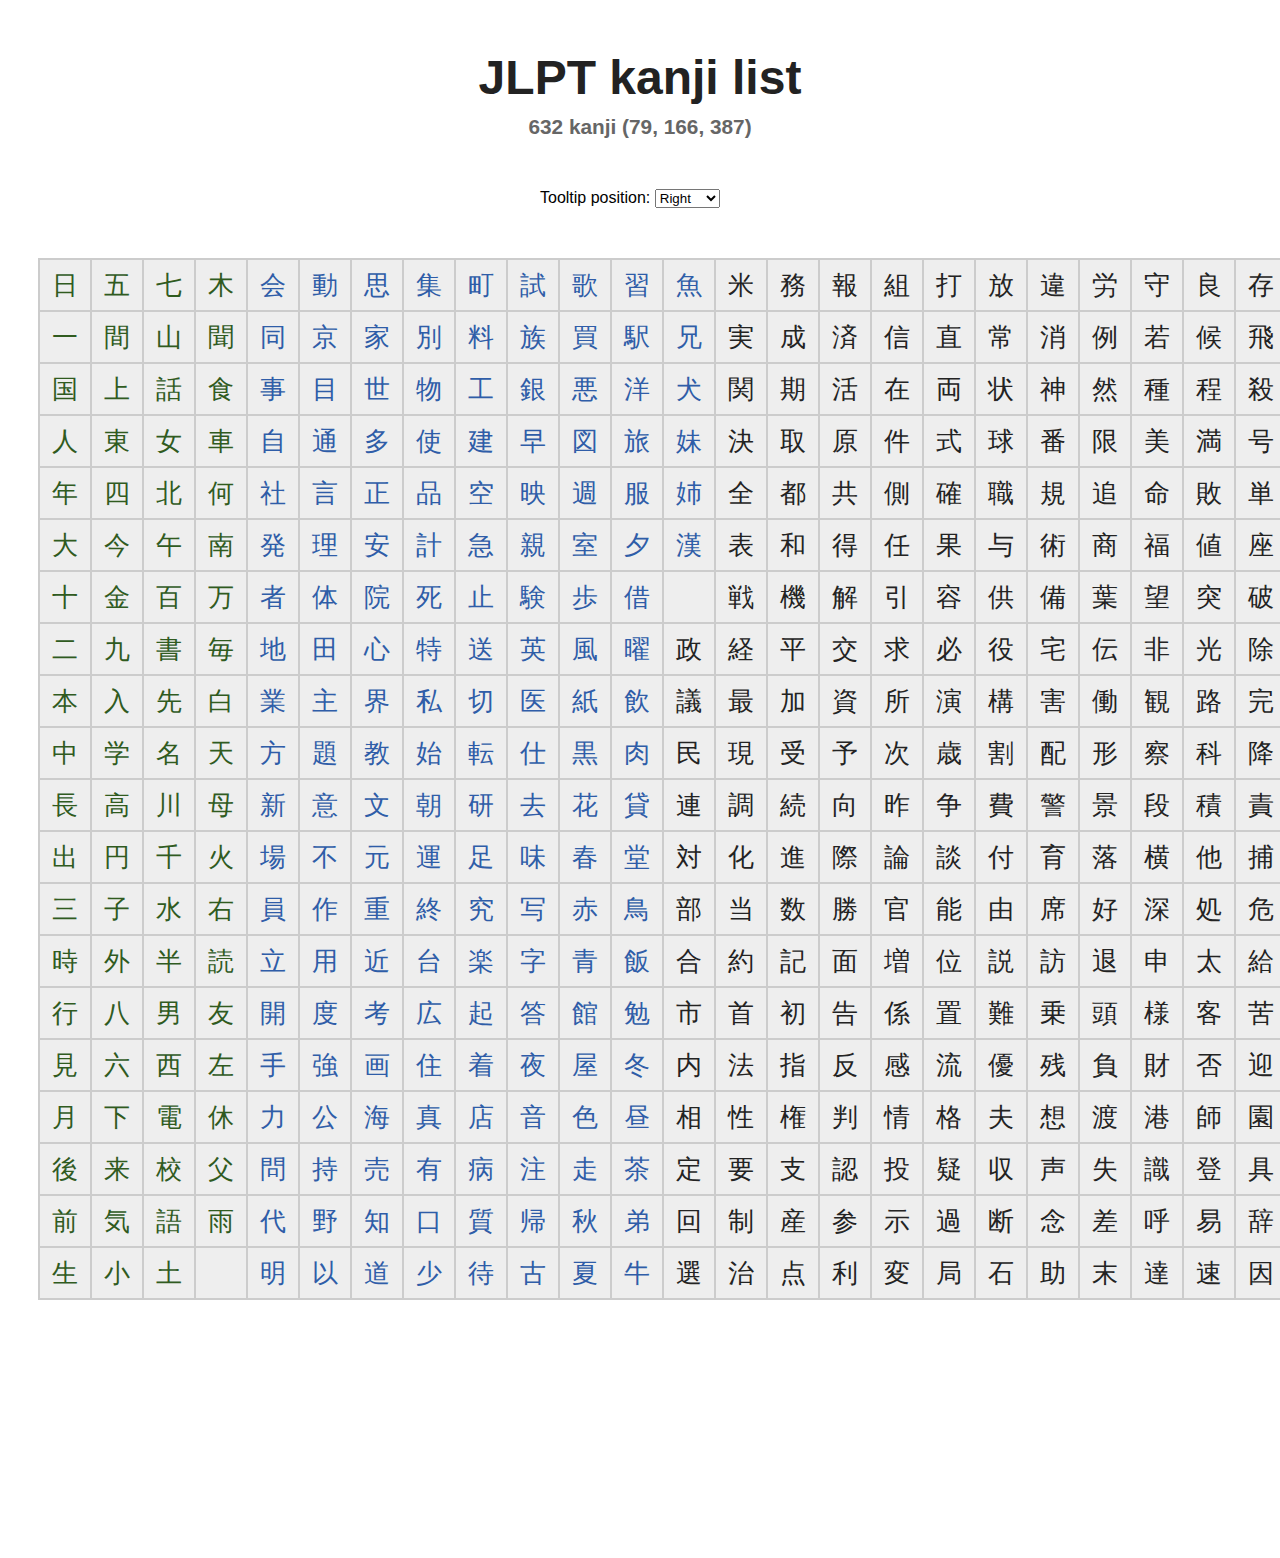
==== index.html @ 12d61839 "Added tooltip position dropdown menu" ====
<!DOCTYPE html>
<html>
<head>
	<title>JLPT Page</title>
	<meta charset="utf-8">
	<meta name="viewport" content="width=device-width, user-scalable=no"> <!-- eliminates 300ms click delay on touchscreen -->
	<link rel="icon" href="favicon.png">
	<link rel="stylesheet" type="text/css" href="style.css">
	<script type="text/javascript" src="script.js" async></script>
</head>
<body>

	<div id="title">
		<h1>JLPT kanji list</h1>
		<h2>632 kanji (79, 166, 387)</h2>
	</div>
<!-- 
	<div class="centered">
		<div id="settings">
			<label>How many kanji?</label>
			<input id="input_kanji" type="number" placeholder="Max 2200" step="1" min="0" max="2200">

			<label>How many rows?</label>
			<input id="input_rows" type="number" placeholder="" step="1" min="0" max="500">

			<label>How many columns?</label>
			<input id="input_cols" type="number" placeholder="" step="1" min="0" max="500">
		</div>
		<button class="button_update">Update</button>
	</div>
-->

 	<div class="centered">
	 	<label>Tooltip position:</label>
		<select id="tooltip_menu">
			<option value="right">Right</option>
			<option value="left">Left</option>
			<option value="top">Top</option>
			<option value="bottom">Bottom</option>
		</select> 
	</div>

	<div id="gridcontainer">
		<div id="container">
			<div id="grid">

				<!-- N5 kanji -->

				<div class="cell n5">日</div>
				<div class="cell n5">一</div>
				<div class="cell n5">国</div>
				<div class="cell n5">人</div>
				<div class="cell n5">年</div>
				<div class="cell n5">大</div>
				<div class="cell n5">十</div>
				<div class="cell n5">二</div>
				<div class="cell n5">本</div>
				<div class="cell n5">中</div>
				<div class="cell n5">長</div>
				<div class="cell n5">出</div>
				<div class="cell n5">三</div>
				<div class="cell n5">時</div>
				<div class="cell n5">行</div>
				<div class="cell n5">見</div>
				<div class="cell n5">月</div>
				<div class="cell n5">後</div>
				<div class="cell n5">前</div>
				<div class="cell n5">生</div>
				<div class="cell n5">五</div>
				<div class="cell n5">間</div>
				<div class="cell n5">上</div>
				<div class="cell n5">東</div>
				<div class="cell n5">四</div>
				<div class="cell n5">今</div>
				<div class="cell n5">金</div>
				<div class="cell n5">九</div>
				<div class="cell n5">入</div>
				<div class="cell n5">学</div>
				<div class="cell n5">高</div>
				<div class="cell n5">円</div>
				<div class="cell n5">子</div>
				<div class="cell n5">外</div>
				<div class="cell n5">八</div>
				<div class="cell n5">六</div>
				<div class="cell n5">下</div>
				<div class="cell n5">来</div>
				<div class="cell n5">気</div>
				<div class="cell n5">小</div>
				<div class="cell n5">七</div>
				<div class="cell n5">山</div>
				<div class="cell n5">話</div>
				<div class="cell n5">女</div>
				<div class="cell n5">北</div>
				<div class="cell n5">午</div>
				<div class="cell n5">百</div>
				<div class="cell n5">書</div>
				<div class="cell n5">先</div>
				<div class="cell n5">名</div>
				<div class="cell n5">川</div>
				<div class="cell n5">千</div>
				<div class="cell n5">水</div>
				<div class="cell n5">半</div>
				<div class="cell n5">男</div>
				<div class="cell n5">西</div>
				<div class="cell n5">電</div>
				<div class="cell n5">校</div>
				<div class="cell n5">語</div>
				<div class="cell n5">土</div>
				<div class="cell n5">木</div>
				<div class="cell n5">聞</div>
				<div class="cell n5">食</div>
				<div class="cell n5">車</div>
				<div class="cell n5">何</div>
				<div class="cell n5">南</div>
				<div class="cell n5">万</div>
				<div class="cell n5">毎</div>
				<div class="cell n5">白</div>
				<div class="cell n5">天</div>
				<div class="cell n5">母</div>
				<div class="cell n5">火</div>
				<div class="cell n5">右</div>
				<div class="cell n5">読</div>
				<div class="cell n5">友</div>
				<div class="cell n5">左</div>
				<div class="cell n5">休</div>
				<div class="cell n5">父</div>
				<div class="cell n5">雨</div>
				<div class="cell n5"></div>

				<!-- N4 kanji -->

				<div class="cell n4">会</div>
				<div class="cell n4">同</div>
				<div class="cell n4">事</div>
				<div class="cell n4">自</div>
				<div class="cell n4">社</div>
				<div class="cell n4">発</div>
				<div class="cell n4">者</div>
				<div class="cell n4">地</div>
				<div class="cell n4">業</div>
				<div class="cell n4">方</div>
				<div class="cell n4">新</div>
				<div class="cell n4">場</div>
				<div class="cell n4">員</div>
				<div class="cell n4">立</div>
				<div class="cell n4">開</div>
				<div class="cell n4">手</div>
				<div class="cell n4">力</div>
				<div class="cell n4">問</div>
				<div class="cell n4">代</div>
				<div class="cell n4">明</div>
				<div class="cell n4">動</div>
				<div class="cell n4">京</div>
				<div class="cell n4">目</div>
				<div class="cell n4">通</div>
				<div class="cell n4">言</div>
				<div class="cell n4">理</div>
				<div class="cell n4">体</div>
				<div class="cell n4">田</div>
				<div class="cell n4">主</div>
				<div class="cell n4">題</div>
				<div class="cell n4">意</div>
				<div class="cell n4">不</div>
				<div class="cell n4">作</div>
				<div class="cell n4">用</div>
				<div class="cell n4">度</div>
				<div class="cell n4">強</div>
				<div class="cell n4">公</div>
				<div class="cell n4">持</div>
				<div class="cell n4">野</div>
				<div class="cell n4">以</div>
				<div class="cell n4">思</div>
				<div class="cell n4">家</div>
				<div class="cell n4">世</div>
				<div class="cell n4">多</div>
				<div class="cell n4">正</div>
				<div class="cell n4">安</div>
				<div class="cell n4">院</div>
				<div class="cell n4">心</div>
				<div class="cell n4">界</div>
				<div class="cell n4">教</div>
				<div class="cell n4">文</div>
				<div class="cell n4">元</div>
				<div class="cell n4">重</div>
				<div class="cell n4">近</div>
				<div class="cell n4">考</div>
				<div class="cell n4">画</div>
				<div class="cell n4">海</div>
				<div class="cell n4">売</div>
				<div class="cell n4">知</div>
				<div class="cell n4">道</div>
				<div class="cell n4">集</div>
				<div class="cell n4">別</div>
				<div class="cell n4">物</div>
				<div class="cell n4">使</div>
				<div class="cell n4">品</div>
				<div class="cell n4">計</div>
				<div class="cell n4">死</div>
				<div class="cell n4">特</div>
				<div class="cell n4">私</div>
				<div class="cell n4">始</div>
				<div class="cell n4">朝</div>
				<div class="cell n4">運</div>
				<div class="cell n4">終</div>
				<div class="cell n4">台</div>
				<div class="cell n4">広</div>
				<div class="cell n4">住</div>
				<div class="cell n4">真</div>
				<div class="cell n4">有</div>
				<div class="cell n4">口</div>
				<div class="cell n4">少</div>
				<div class="cell n4">町</div>
				<div class="cell n4">料</div>
				<div class="cell n4">工</div>
				<div class="cell n4">建</div>
				<div class="cell n4">空</div>
				<div class="cell n4">急</div>
				<div class="cell n4">止</div>
				<div class="cell n4">送</div>
				<div class="cell n4">切</div>
				<div class="cell n4">転</div>
				<div class="cell n4">研</div>
				<div class="cell n4">足</div>
				<div class="cell n4">究</div>
				<div class="cell n4">楽</div>
				<div class="cell n4">起</div>
				<div class="cell n4">着</div>
				<div class="cell n4">店</div>
				<div class="cell n4">病</div>
				<div class="cell n4">質</div>
				<div class="cell n4">待</div>
				<div class="cell n4">試</div>
				<div class="cell n4">族</div>
				<div class="cell n4">銀</div>
				<div class="cell n4">早</div>
				<div class="cell n4">映</div>
				<div class="cell n4">親</div>
				<div class="cell n4">験</div>
				<div class="cell n4">英</div>
				<div class="cell n4">医</div>
				<div class="cell n4">仕</div>
				<div class="cell n4">去</div>
				<div class="cell n4">味</div>
				<div class="cell n4">写</div>
				<div class="cell n4">字</div>
				<div class="cell n4">答</div>
				<div class="cell n4">夜</div>
				<div class="cell n4">音</div>
				<div class="cell n4">注</div>
				<div class="cell n4">帰</div>
				<div class="cell n4">古</div>
				<div class="cell n4">歌</div>
				<div class="cell n4">買</div>
				<div class="cell n4">悪</div>
				<div class="cell n4">図</div>
				<div class="cell n4">週</div>
				<div class="cell n4">室</div>
				<div class="cell n4">歩</div>
				<div class="cell n4">風</div>
				<div class="cell n4">紙</div>
				<div class="cell n4">黒</div>
				<div class="cell n4">花</div>
				<div class="cell n4">春</div>
				<div class="cell n4">赤</div>
				<div class="cell n4">青</div>
				<div class="cell n4">館</div>
				<div class="cell n4">屋</div>
				<div class="cell n4">色</div>
				<div class="cell n4">走</div>
				<div class="cell n4">秋</div>
				<div class="cell n4">夏</div>
				<div class="cell n4">習</div>
				<div class="cell n4">駅</div>
				<div class="cell n4">洋</div>
				<div class="cell n4">旅</div>
				<div class="cell n4">服</div>
				<div class="cell n4">夕</div>
				<div class="cell n4">借</div>
				<div class="cell n4">曜</div>
				<div class="cell n4">飲</div>
				<div class="cell n4">肉</div>
				<div class="cell n4">貸</div>
				<div class="cell n4">堂</div>
				<div class="cell n4">鳥</div>
				<div class="cell n4">飯</div>
				<div class="cell n4">勉</div>
				<div class="cell n4">冬</div>
				<div class="cell n4">昼</div>
				<div class="cell n4">茶</div>
				<div class="cell n4">弟</div>
				<div class="cell n4">牛</div>
				<div class="cell n4">魚</div>
				<div class="cell n4">兄</div>
				<div class="cell n4">犬</div>
				<div class="cell n4">妹</div>
				<div class="cell n4">姉</div>
				<div class="cell n4">漢</div>
				<div class="cell n4"></div>

				<!-- N3 kanji -->

				<div class="cell n3">政</div>
				<div class="cell n3">議</div>
				<div class="cell n3">民</div>
				<div class="cell n3">連</div>
				<div class="cell n3">対</div>
				<div class="cell n3">部</div>
				<div class="cell n3">合</div>
				<div class="cell n3">市</div>
				<div class="cell n3">内</div>
				<div class="cell n3">相</div>
				<div class="cell n3">定</div>
				<div class="cell n3">回</div>
				<div class="cell n3">選</div>
				<div class="cell n3">米</div>
				<div class="cell n3">実</div>
				<div class="cell n3">関</div>
				<div class="cell n3">決</div>
				<div class="cell n3">全</div>
				<div class="cell n3">表</div>
				<div class="cell n3">戦</div>
				<div class="cell n3">経</div>
				<div class="cell n3">最</div>
				<div class="cell n3">現</div>
				<div class="cell n3">調</div>
				<div class="cell n3">化</div>
				<div class="cell n3">当</div>
				<div class="cell n3">約</div>
				<div class="cell n3">首</div>
				<div class="cell n3">法</div>
				<div class="cell n3">性</div>
				<div class="cell n3">要</div>
				<div class="cell n3">制</div>
				<div class="cell n3">治</div>
				<div class="cell n3">務</div>
				<div class="cell n3">成</div>
				<div class="cell n3">期</div>
				<div class="cell n3">取</div>
				<div class="cell n3">都</div>
				<div class="cell n3">和</div>
				<div class="cell n3">機</div>
				<div class="cell n3">平</div>
				<div class="cell n3">加</div>
				<div class="cell n3">受</div>
				<div class="cell n3">続</div>
				<div class="cell n3">進</div>
				<div class="cell n3">数</div>
				<div class="cell n3">記</div>
				<div class="cell n3">初</div>
				<div class="cell n3">指</div>
				<div class="cell n3">権</div>
				<div class="cell n3">支</div>
				<div class="cell n3">産</div>
				<div class="cell n3">点</div>
				<div class="cell n3">報</div>
				<div class="cell n3">済</div>
				<div class="cell n3">活</div>
				<div class="cell n3">原</div>
				<div class="cell n3">共</div>
				<div class="cell n3">得</div>
				<div class="cell n3">解</div>
				<div class="cell n3">交</div>
				<div class="cell n3">資</div>
				<div class="cell n3">予</div>
				<div class="cell n3">向</div>
				<div class="cell n3">際</div>
				<div class="cell n3">勝</div>
				<div class="cell n3">面</div>
				<div class="cell n3">告</div>
				<div class="cell n3">反</div>
				<div class="cell n3">判</div>
				<div class="cell n3">認</div>
				<div class="cell n3">参</div>
				<div class="cell n3">利</div>
				<div class="cell n3">組</div>
				<div class="cell n3">信</div>
				<div class="cell n3">在</div>
				<div class="cell n3">件</div>
				<div class="cell n3">側</div>
				<div class="cell n3">任</div>
				<div class="cell n3">引</div>
				<div class="cell n3">求</div>
				<div class="cell n3">所</div>
				<div class="cell n3">次</div>
				<div class="cell n3">昨</div>
				<div class="cell n3">論</div>
				<div class="cell n3">官</div>
				<div class="cell n3">増</div>
				<div class="cell n3">係</div>
				<div class="cell n3">感</div>
				<div class="cell n3">情</div>
				<div class="cell n3">投</div>
				<div class="cell n3">示</div>
				<div class="cell n3">変</div>
				<div class="cell n3">打</div>
				<div class="cell n3">直</div>
				<div class="cell n3">両</div>
				<div class="cell n3">式</div>
				<div class="cell n3">確</div>
				<div class="cell n3">果</div>
				<div class="cell n3">容</div>
				<div class="cell n3">必</div>
				<div class="cell n3">演</div>
				<div class="cell n3">歳</div>
				<div class="cell n3">争</div>
				<div class="cell n3">談</div>
				<div class="cell n3">能</div>
				<div class="cell n3">位</div>
				<div class="cell n3">置</div>
				<div class="cell n3">流</div>
				<div class="cell n3">格</div>
				<div class="cell n3">疑</div>
				<div class="cell n3">過</div>
				<div class="cell n3">局</div>
				<div class="cell n3">放</div>
				<div class="cell n3">常</div>
				<div class="cell n3">状</div>
				<div class="cell n3">球</div>
				<div class="cell n3">職</div>
				<div class="cell n3">与</div>
				<div class="cell n3">供</div>
				<div class="cell n3">役</div>
				<div class="cell n3">構</div>
				<div class="cell n3">割</div>
				<div class="cell n3">費</div>
				<div class="cell n3">付</div>
				<div class="cell n3">由</div>
				<div class="cell n3">説</div>
				<div class="cell n3">難</div>
				<div class="cell n3">優</div>
				<div class="cell n3">夫</div>
				<div class="cell n3">収</div>
				<div class="cell n3">断</div>
				<div class="cell n3">石</div>
				<div class="cell n3">違</div>
				<div class="cell n3">消</div>
				<div class="cell n3">神</div>
				<div class="cell n3">番</div>
				<div class="cell n3">規</div>
				<div class="cell n3">術</div>
				<div class="cell n3">備</div>
				<div class="cell n3">宅</div>
				<div class="cell n3">害</div>
				<div class="cell n3">配</div>
				<div class="cell n3">警</div>
				<div class="cell n3">育</div>
				<div class="cell n3">席</div>
				<div class="cell n3">訪</div>
				<div class="cell n3">乗</div>
				<div class="cell n3">残</div>
				<div class="cell n3">想</div>
				<div class="cell n3">声</div>
				<div class="cell n3">念</div>
				<div class="cell n3">助</div>
				<div class="cell n3">労</div>
				<div class="cell n3">例</div>
				<div class="cell n3">然</div>
				<div class="cell n3">限</div>
				<div class="cell n3">追</div>
				<div class="cell n3">商</div>
				<div class="cell n3">葉</div>
				<div class="cell n3">伝</div>
				<div class="cell n3">働</div>
				<div class="cell n3">形</div>
				<div class="cell n3">景</div>
				<div class="cell n3">落</div>
				<div class="cell n3">好</div>
				<div class="cell n3">退</div>
				<div class="cell n3">頭</div>
				<div class="cell n3">負</div>
				<div class="cell n3">渡</div>
				<div class="cell n3">失</div>
				<div class="cell n3">差</div>
				<div class="cell n3">末</div>
				<div class="cell n3">守</div>
				<div class="cell n3">若</div>
				<div class="cell n3">種</div>
				<div class="cell n3">美</div>
				<div class="cell n3">命</div>
				<div class="cell n3">福</div>
				<div class="cell n3">望</div>
				<div class="cell n3">非</div>
				<div class="cell n3">観</div>
				<div class="cell n3">察</div>
				<div class="cell n3">段</div>
				<div class="cell n3">横</div>
				<div class="cell n3">深</div>
				<div class="cell n3">申</div>
				<div class="cell n3">様</div>
				<div class="cell n3">財</div>
				<div class="cell n3">港</div>
				<div class="cell n3">識</div>
				<div class="cell n3">呼</div>
				<div class="cell n3">達</div>
				<div class="cell n3">良</div>
				<div class="cell n3">候</div>
				<div class="cell n3">程</div>
				<div class="cell n3">満</div>
				<div class="cell n3">敗</div>
				<div class="cell n3">値</div>
				<div class="cell n3">突</div>
				<div class="cell n3">光</div>
				<div class="cell n3">路</div>
				<div class="cell n3">科</div>
				<div class="cell n3">積</div>
				<div class="cell n3">他</div>
				<div class="cell n3">処</div>
				<div class="cell n3">太</div>
				<div class="cell n3">客</div>
				<div class="cell n3">否</div>
				<div class="cell n3">師</div>
				<div class="cell n3">登</div>
				<div class="cell n3">易</div>
				<div class="cell n3">速</div>
				<div class="cell n3">存</div>
				<div class="cell n3">飛</div>
				<div class="cell n3">殺</div>
				<div class="cell n3">号</div>
				<div class="cell n3">単</div>
				<div class="cell n3">座</div>
				<div class="cell n3">破</div>
				<div class="cell n3">除</div>
				<div class="cell n3">完</div>
				<div class="cell n3">降</div>
				<div class="cell n3">責</div>
				<div class="cell n3">捕</div>
				<div class="cell n3">危</div>
				<div class="cell n3">給</div>
				<div class="cell n3">苦</div>
				<div class="cell n3">迎</div>
				<div class="cell n3">園</div>
				<div class="cell n3">具</div>
				<div class="cell n3">辞</div>
				<div class="cell n3">因</div>
				<div class="cell n3">馬</div>
				<div class="cell n3">愛</div>
				<div class="cell n3">富</div>
				<div class="cell n3">彼</div>
				<div class="cell n3">未</div>
				<div class="cell n3">舞</div>
				<div class="cell n3">亡</div>
				<div class="cell n3">冷</div>
				<div class="cell n3">適</div>
				<div class="cell n3">婦</div>
				<div class="cell n3">寄</div>
				<div class="cell n3">込</div>
				<div class="cell n3">顔</div>
				<div class="cell n3">類</div>
				<div class="cell n3">余</div>
				<div class="cell n3">王</div>
				<div class="cell n3">返</div>
				<div class="cell n3">妻</div>
				<div class="cell n3">背</div>
				<div class="cell n3">熱</div>
				<div class="cell n3">宿</div>
				<div class="cell n3">薬</div>
				<div class="cell n3">険</div>
				<div class="cell n3">頼</div>
				<div class="cell n3">覚</div>
				<div class="cell n3">船</div>
				<div class="cell n3">途</div>
				<div class="cell n3">許</div>
				<div class="cell n3">抜</div>
				<div class="cell n3">便</div>
				<div class="cell n3">留</div>
				<div class="cell n3">罪</div>
				<div class="cell n3">努</div>
				<div class="cell n3">精</div>
				<div class="cell n3">散</div>
				<div class="cell n3">静</div>
				<div class="cell n3">婚</div>
				<div class="cell n3">喜</div>
				<div class="cell n3">浮</div>
				<div class="cell n3">絶</div>
				<div class="cell n3">幸</div>
				<div class="cell n3">押</div>
				<div class="cell n3">倒</div>
				<div class="cell n3">等</div>
				<div class="cell n3">老</div>
				<div class="cell n3">曲</div>
				<div class="cell n3">払</div>
				<div class="cell n3">庭</div>
				<div class="cell n3">徒</div>
				<div class="cell n3">勤</div>
				<div class="cell n3">遅</div>
				<div class="cell n3">居</div>
				<div class="cell n3">雑</div>
				<div class="cell n3">招</div>
				<div class="cell n3">困</div>
				<div class="cell n3">欠</div>
				<div class="cell n3">更</div>
				<div class="cell n3">刻</div>
				<div class="cell n3">賛</div>
				<div class="cell n3">抱</div>
				<div class="cell n3">犯</div>
				<div class="cell n3">恐</div>
				<div class="cell n3">息</div>
				<div class="cell n3">遠</div>
				<div class="cell n3">戻</div>
				<div class="cell n3">願</div>
				<div class="cell n3">絵</div>
				<div class="cell n3">越</div>
				<div class="cell n3">欲</div>
				<div class="cell n3">痛</div>
				<div class="cell n3">笑</div>
				<div class="cell n3">互</div>
				<div class="cell n3">束</div>
				<div class="cell n3">似</div>
				<div class="cell n3">列</div>
				<div class="cell n3">探</div>
				<div class="cell n3">逃</div>
				<div class="cell n3">遊</div>
				<div class="cell n3">迷</div>
				<div class="cell n3">夢</div>
				<div class="cell n3">君</div>
				<div class="cell n3">閉</div>
				<div class="cell n3">緒</div>
				<div class="cell n3">折</div>
				<div class="cell n3">草</div>
				<div class="cell n3">暮</div>
				<div class="cell n3">酒</div>
				<div class="cell n3">悲</div>
				<div class="cell n3">晴</div>
				<div class="cell n3">掛</div>
				<div class="cell n3">到</div>
				<div class="cell n3">寝</div>
				<div class="cell n3">暗</div>
				<div class="cell n3">盗</div>
				<div class="cell n3">吸</div>
				<div class="cell n3">陽</div>
				<div class="cell n3">御</div>
				<div class="cell n3">歯</div>
				<div class="cell n3">忘</div>
				<div class="cell n3">雪</div>
				<div class="cell n3">吹</div>
				<div class="cell n3">娘</div>
				<div class="cell n3">誤</div>
				<div class="cell n3">洗</div>
				<div class="cell n3">慣</div>
				<div class="cell n3">礼</div>
				<div class="cell n3">窓</div>
				<div class="cell n3">昔</div>
				<div class="cell n3">貧</div>
				<div class="cell n3">怒</div>
				<div class="cell n3">祖</div>
				<div class="cell n3">泳</div>
				<div class="cell n3">杯</div>
				<div class="cell n3">疲</div>
				<div class="cell n3">皆</div>
				<div class="cell n3">鳴</div>
				<div class="cell n3">腹</div>
				<div class="cell n3">煙</div>
				<div class="cell n3">眠</div>
				<div class="cell n3">怖</div>
				<div class="cell n3">耳</div>
				<div class="cell n3">頂</div>
				<div class="cell n3">箱</div>
				<div class="cell n3">晩</div>
				<div class="cell n3">寒</div>
				<div class="cell n3">髪</div>
				<div class="cell n3">忙</div>
				<div class="cell n3">才</div>
				<div class="cell n3">靴</div>
				<div class="cell n3">恥</div>
				<div class="cell n3">偶</div>
				<div class="cell n3">偉</div>
				<div class="cell n3">猫</div>
				<div class="cell n3">幾</div>
				<div class="cell n3"></div>
				<div class="cell n3"></div>
				<div class="cell n3"></div>
				<div class="cell n3"></div>
				<div class="cell n3"></div>
				<div class="cell n3"></div>

			</div>
		</div>
	</div>

	<div id="tooltip"></div>
	
</body>
</html>
---- style.css ----
body
{
	font-family: arial;
	min-height: 1500px;
}


#title
{
	/*font-weight: bold;*/
	text-align: center;
	margin: 50px auto;
}
#title h1
{
	font-size: 3rem;
	color: #222;
	margin: 10px;
}
#title h2
{
	font-size: 1.3rem;
	color: #666;
	margin: 10px;
}


#gridcontainer
{
	margin: auto;
	width: 1610px;
	height: 1038px;
	padding: 0px 30px;
}

#grid
{
	/*margin: 30px auto;*/
	width: 100%;
	height: 100%;
	background-color: #ccc;

	display: grid;
	grid-auto-flow: column;
	grid-template-columns: repeat(32, 50px);
	grid-template-rows: repeat(20, 50px);
	grid-gap: 2px;
	padding: 2px;

	justify-items: center;
	align-items: center;
}

.centered
{
	width: 200px;
	margin: auto;
	margin-bottom: 50px;
}

#settings
{
	width: 320px;
	margin: auto;
	display: grid;
	grid-template-columns: repeat(2, 1fr);
	grid-template-rows: : repeat(2, 1fr);
	justify-items: left;
	/*display: flex;*/
	/*align-content: center;*/
	/*justify-content: space-between;*/
}

#settings label
{
	text-align: left;
}

#settings input
{
	width: 80px;
}

.centered button
{
	margin: auto;
}


.button_update
{
	display: inline-block;
}



.n5
{
	color: #305b1f;
}

.n4
{
	color: #2f5da8;
}

.n3
{
	/*color: #840707;*/
	color: #232323;
}

.cell
{
	display: flex;
	justify-content: center;
	align-items: center;

	font-size: 1.6rem;
	background-color: #eee;
	/*border-top: 2px #ccc solid;
	/*border-left: 2px #ccc solid;*/
	box-sizing: border-box;

	width: 50px;
	height: 50px;
}

.cell:hover
{
	background-color: rgb(250,250,250);
	cursor: default;
}
/*
.cell:active
{
	background-color: #ddd;
	cursor: default; // or pointer
}
*/

#tooltip
{
	position: absolute;
	display: none;
	z-index: 10;

	font-size: 1.2rem;
	color: white;
	background: #333;
	opacity: 0.95;

	width: 240px;
	min-height: 100px;
	top: 500px;
	left: 500px;
	padding: 10px;
}
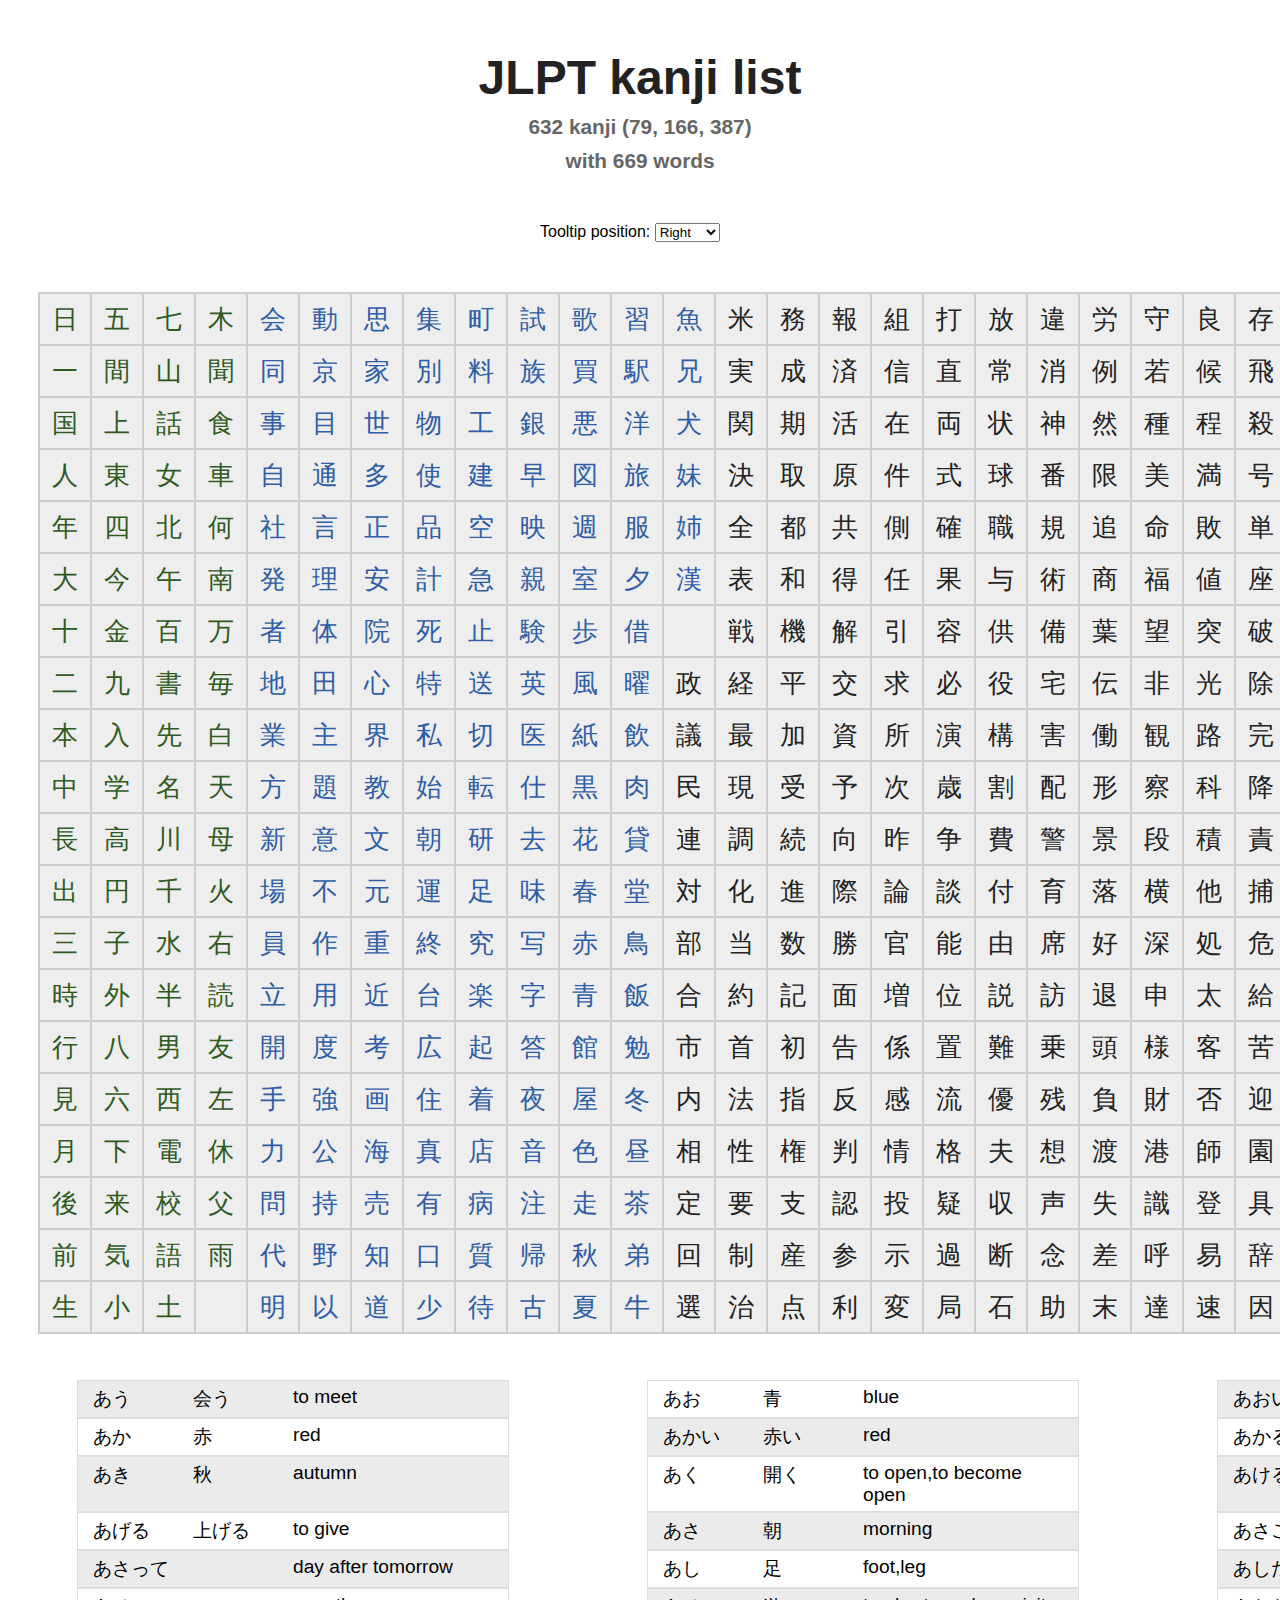
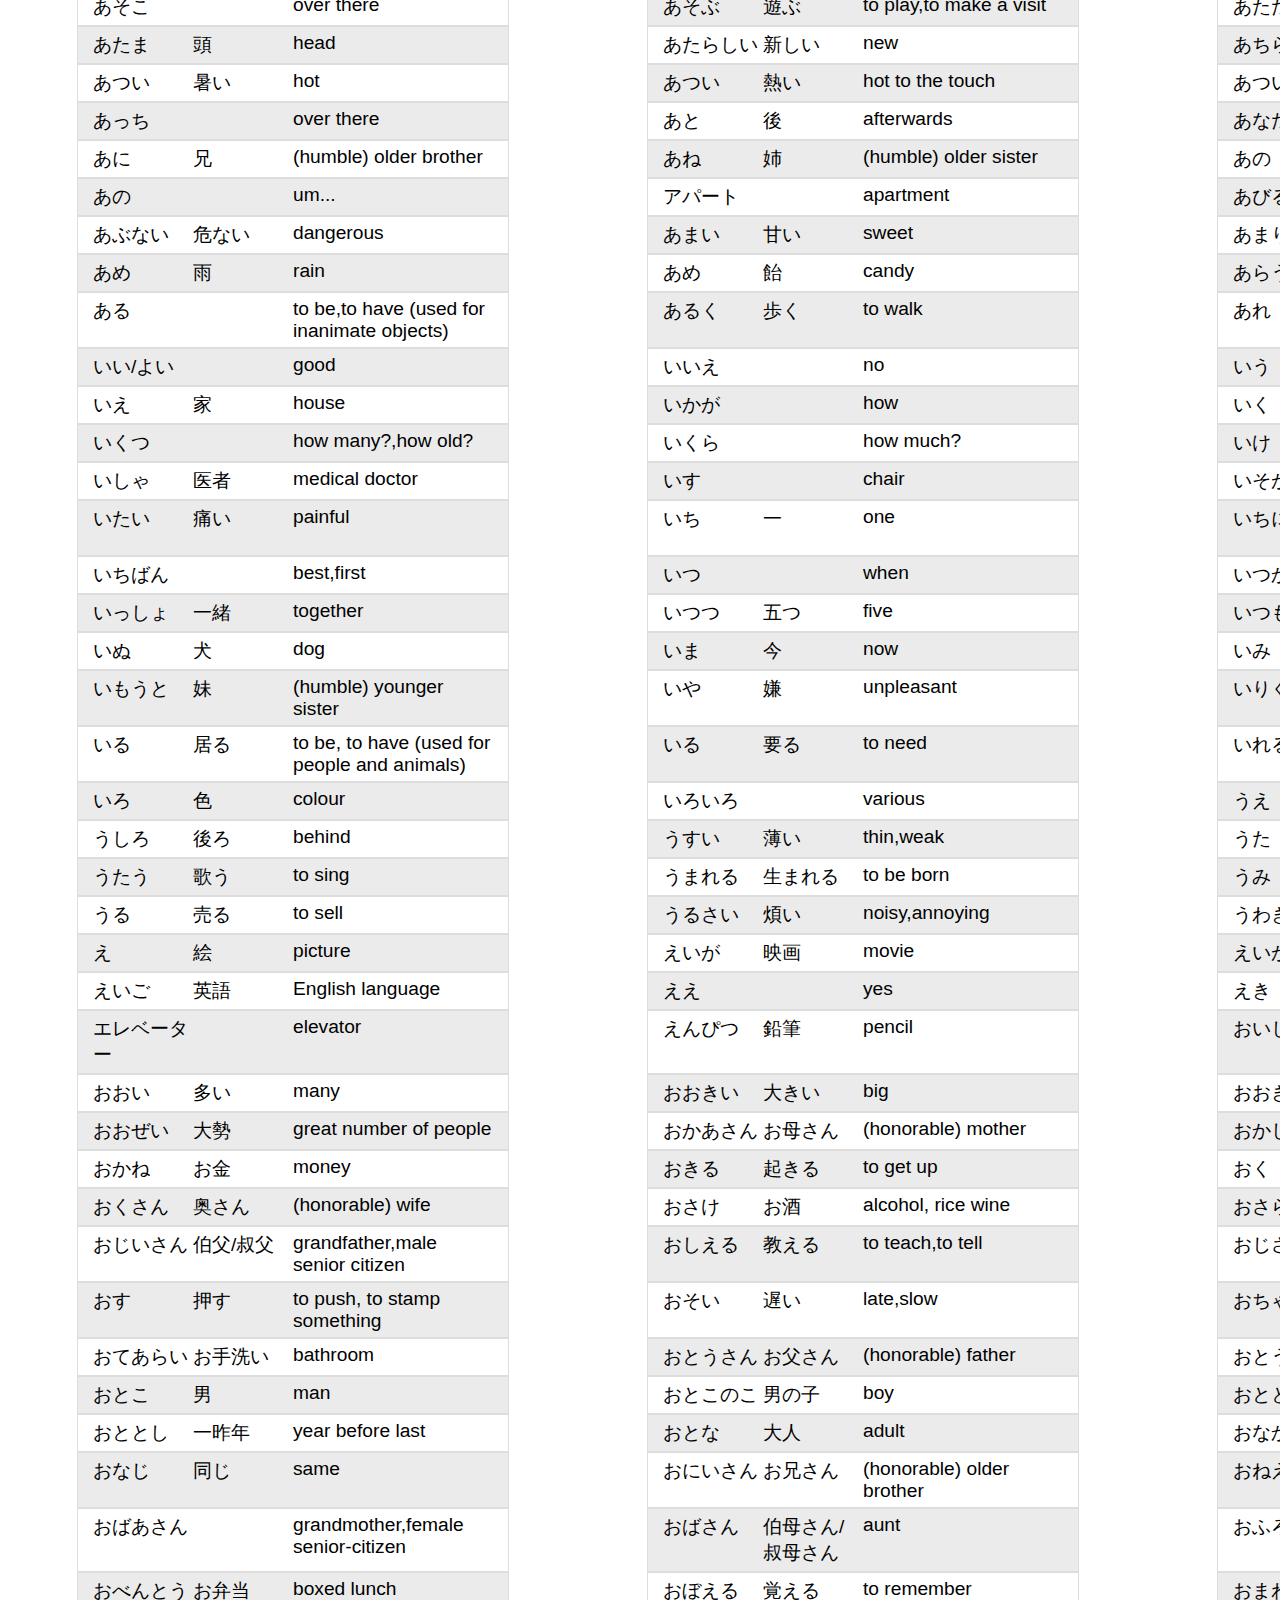
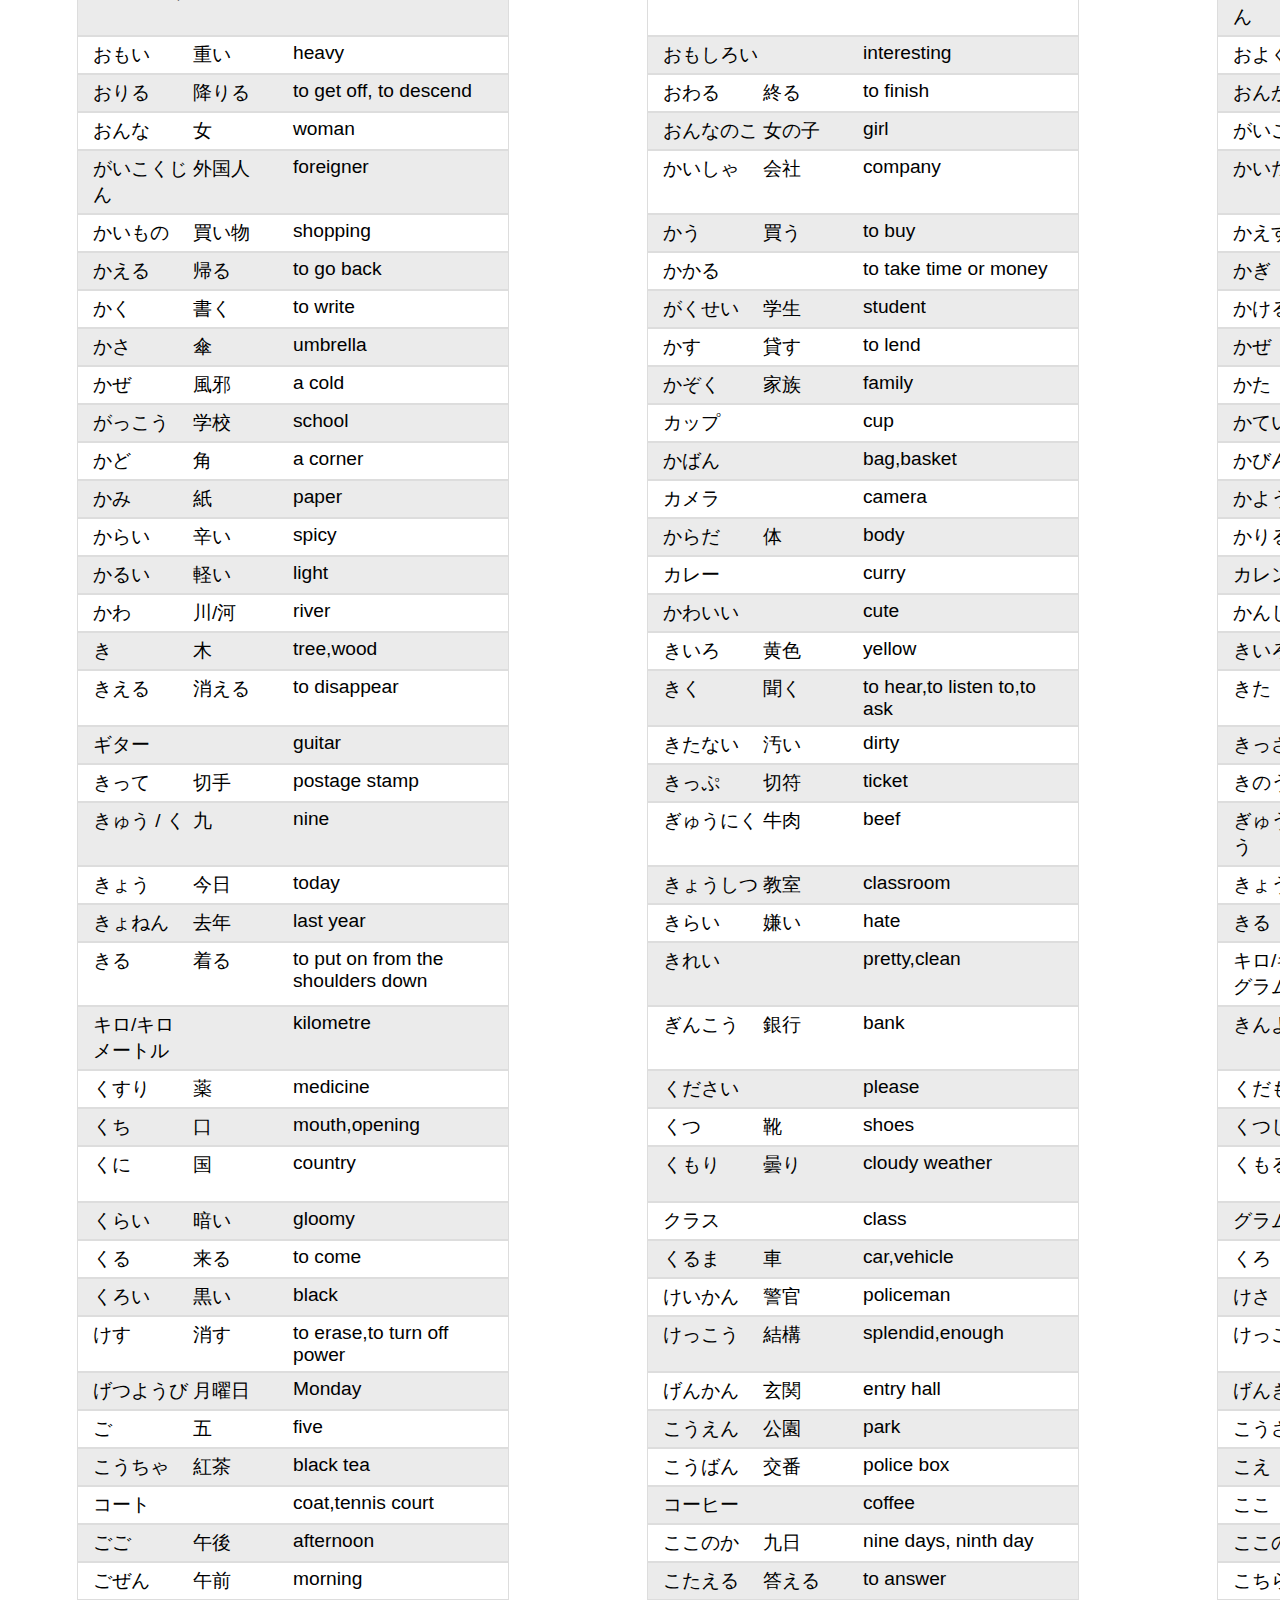
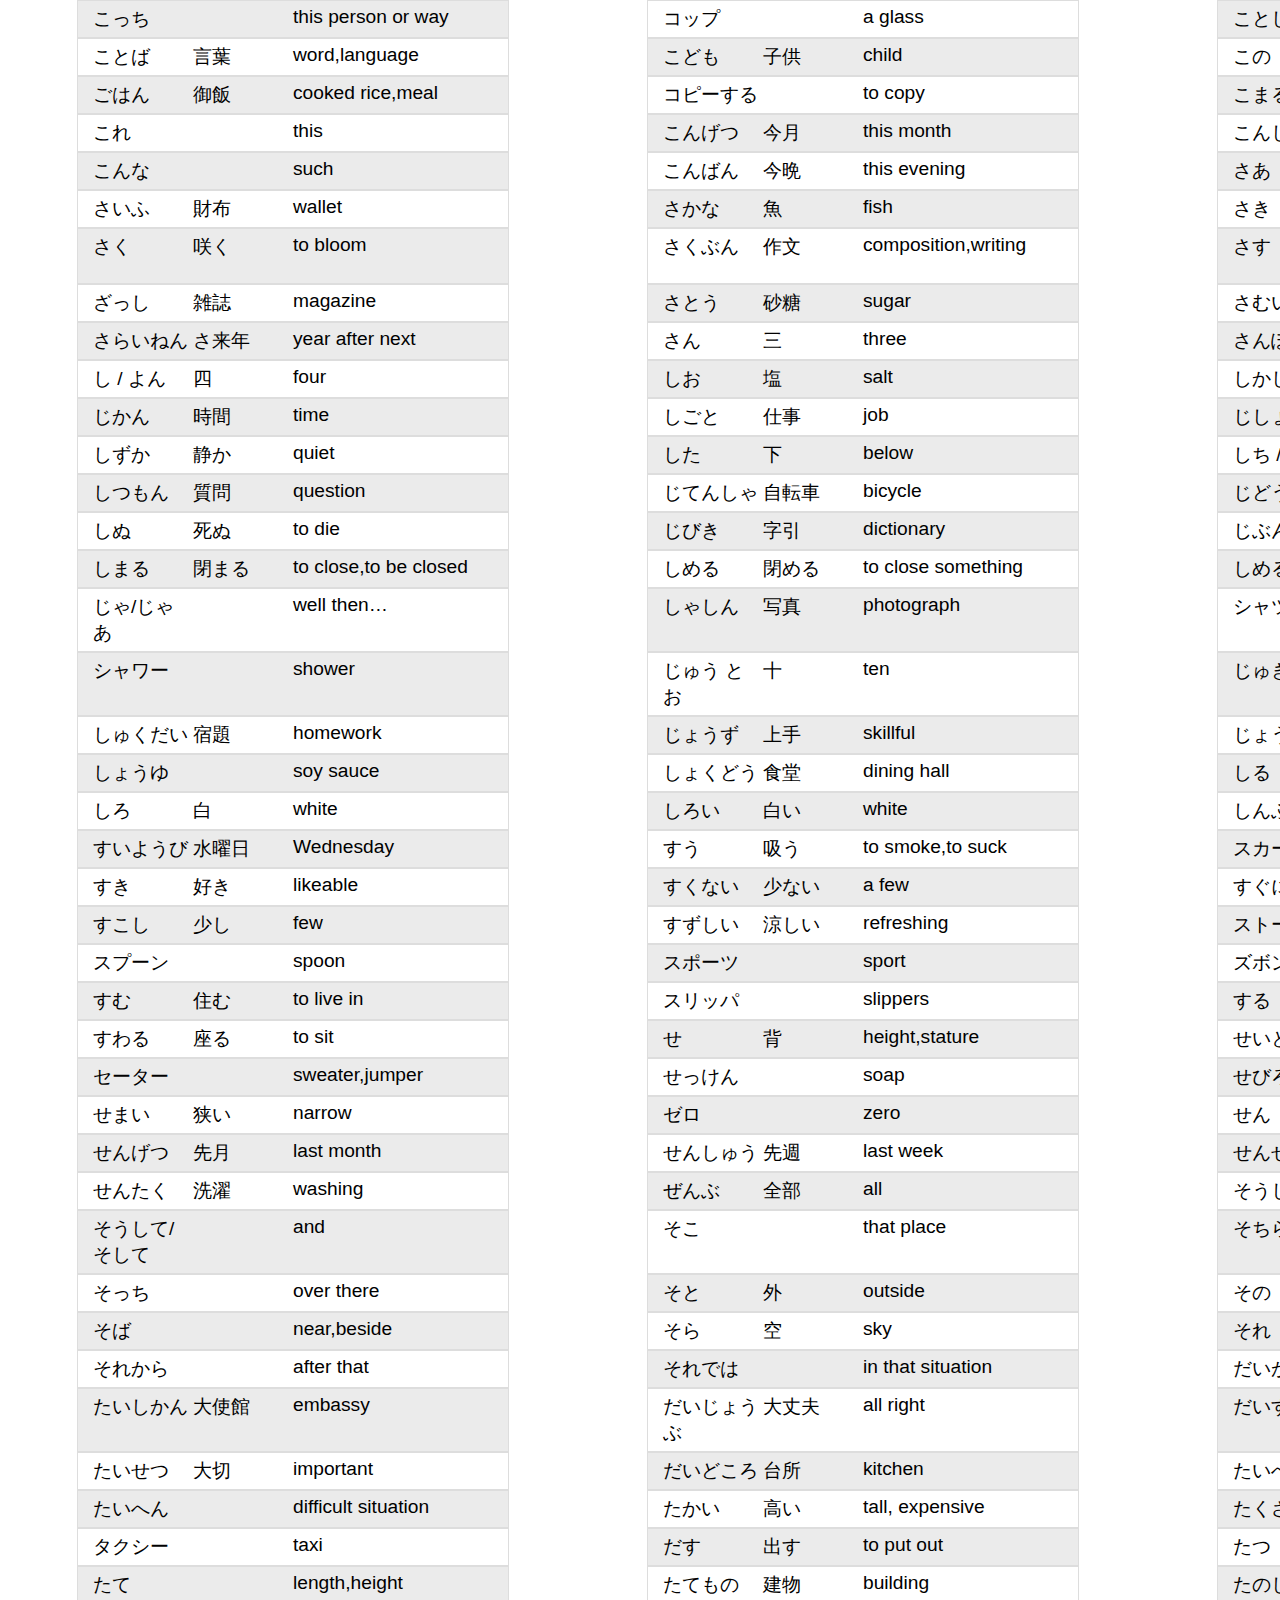
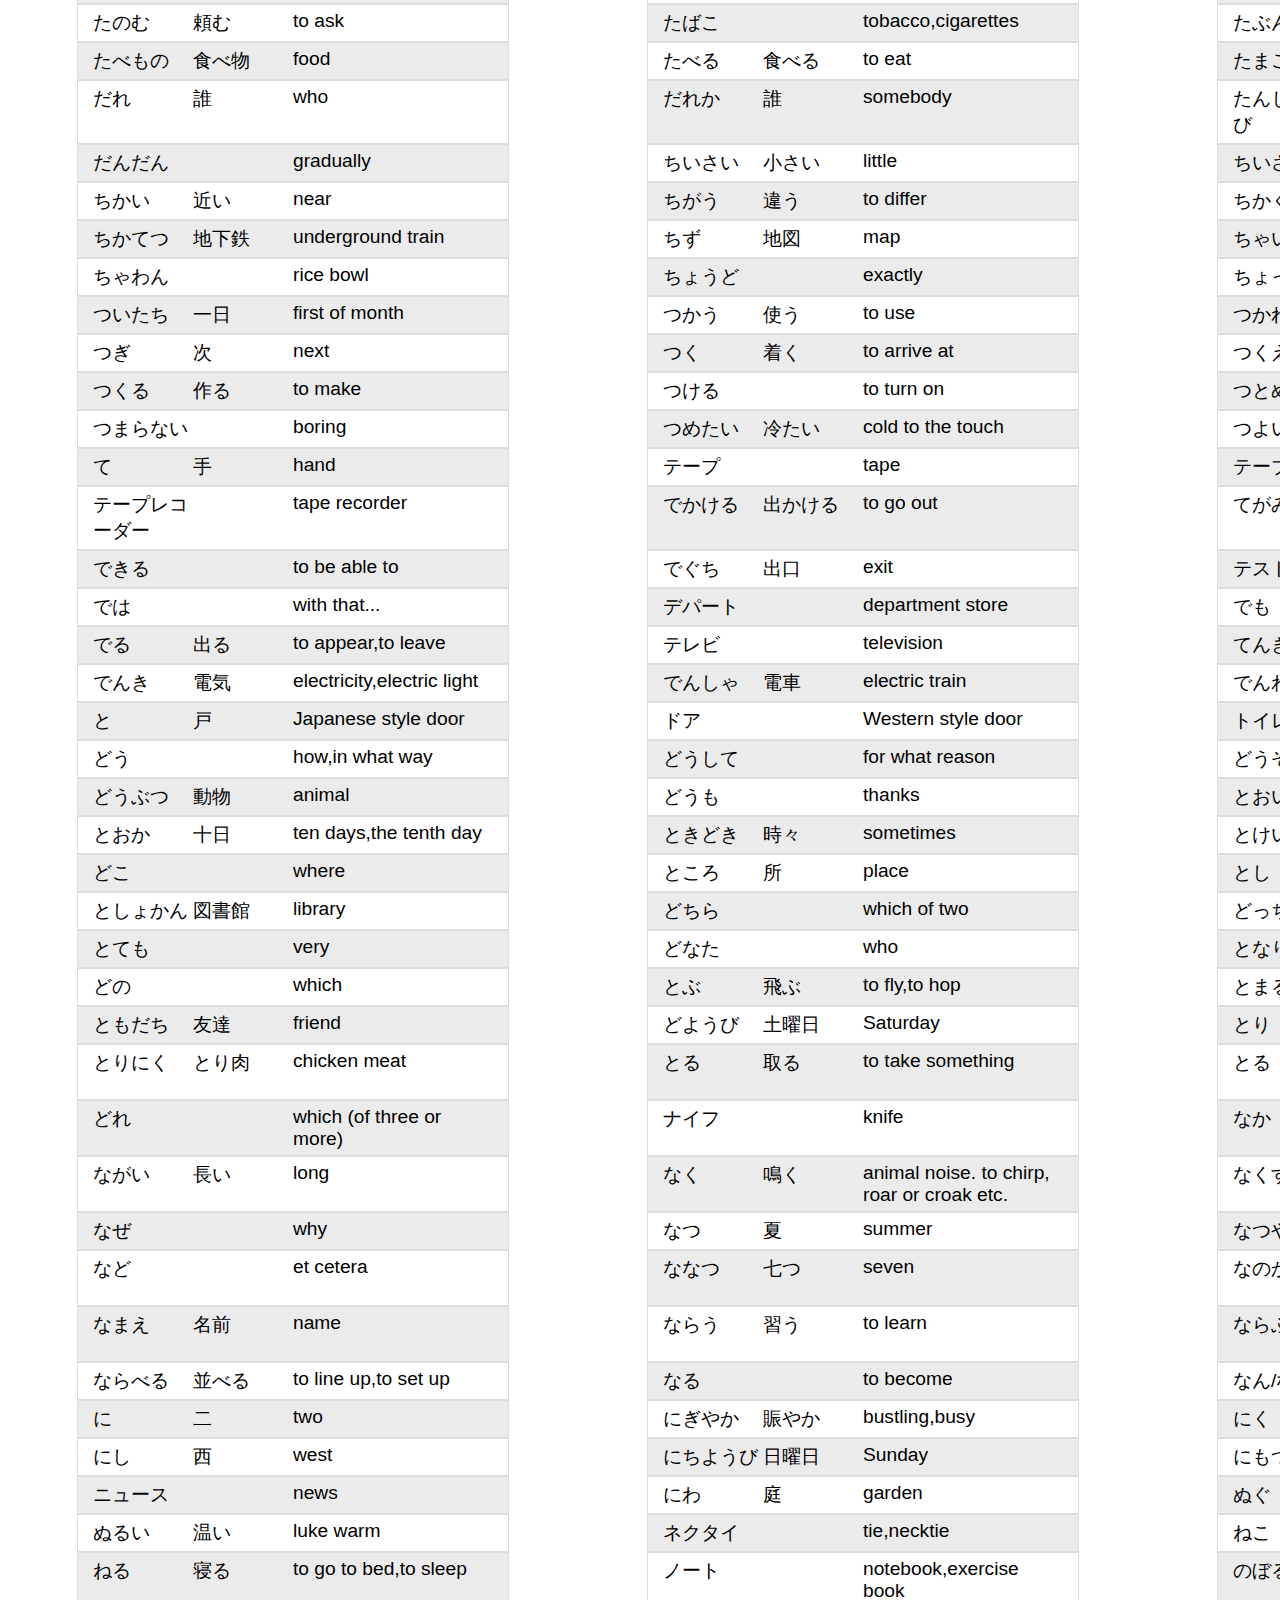
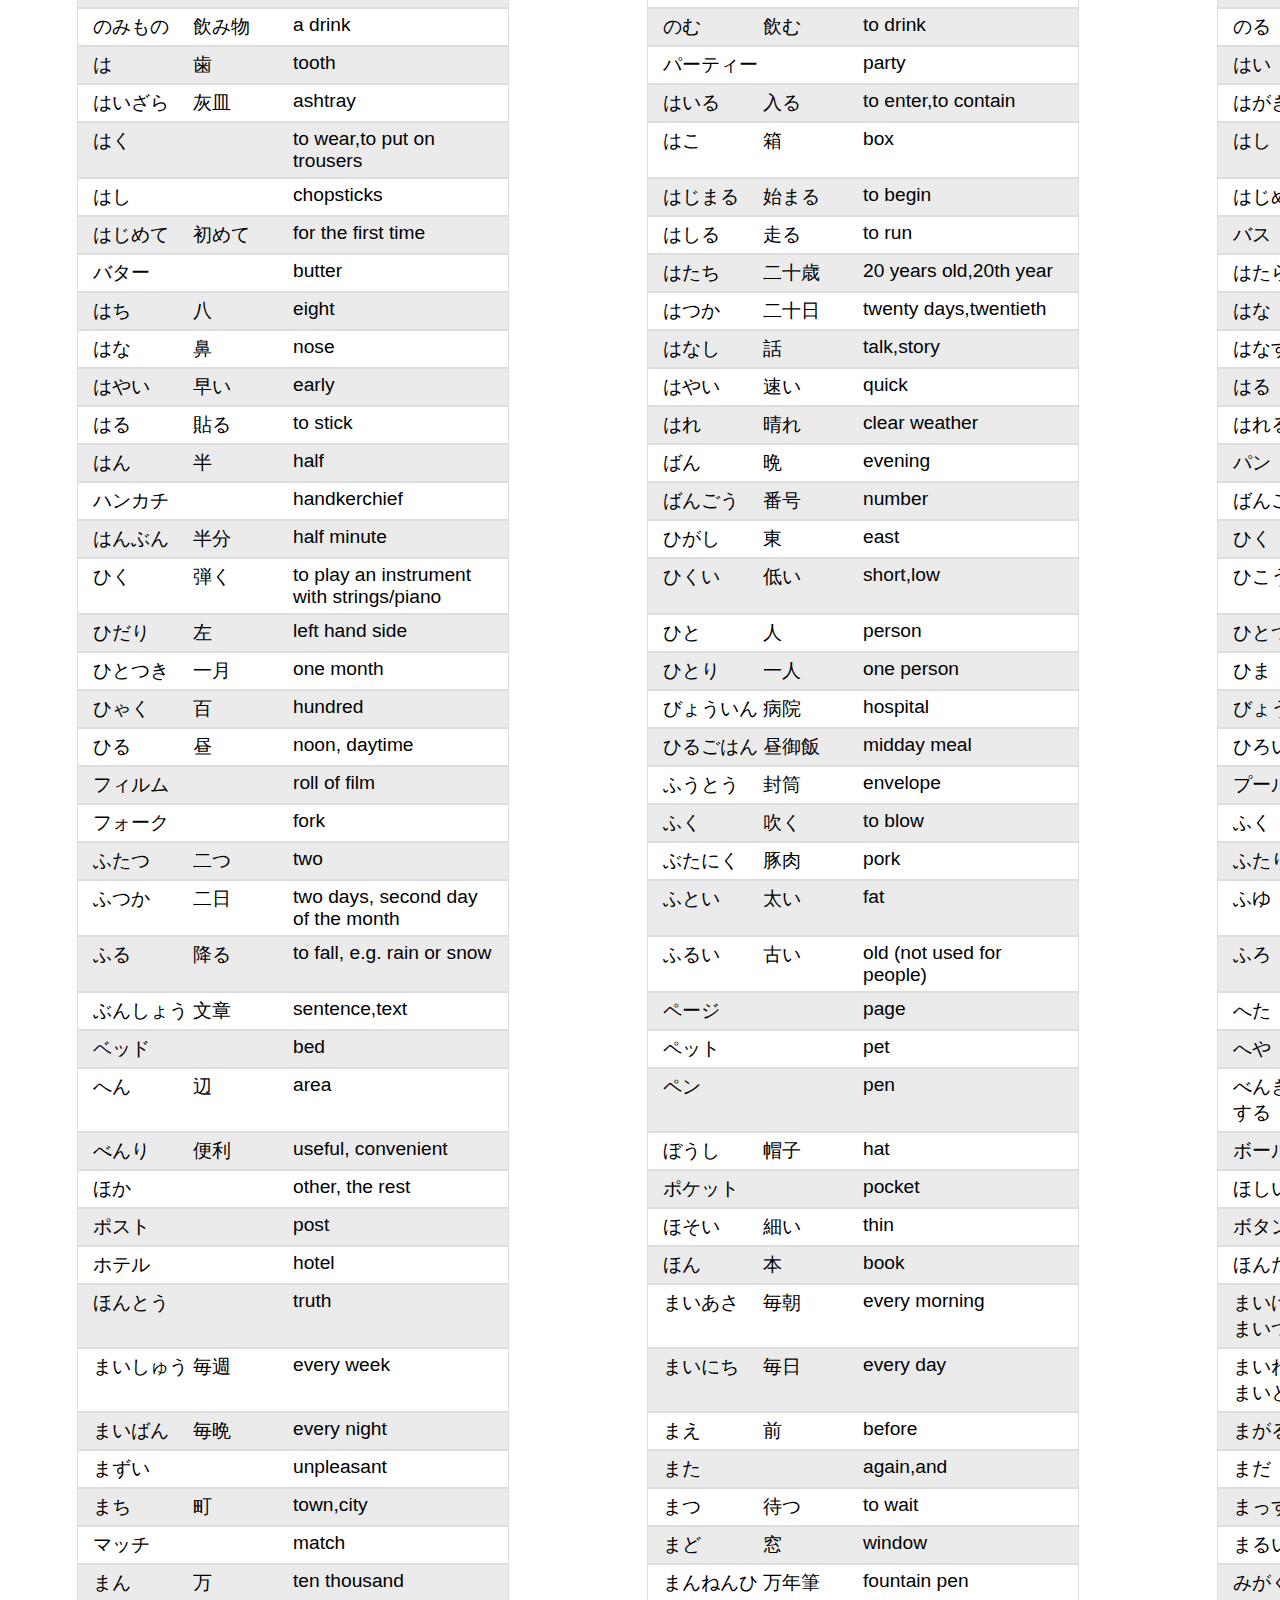
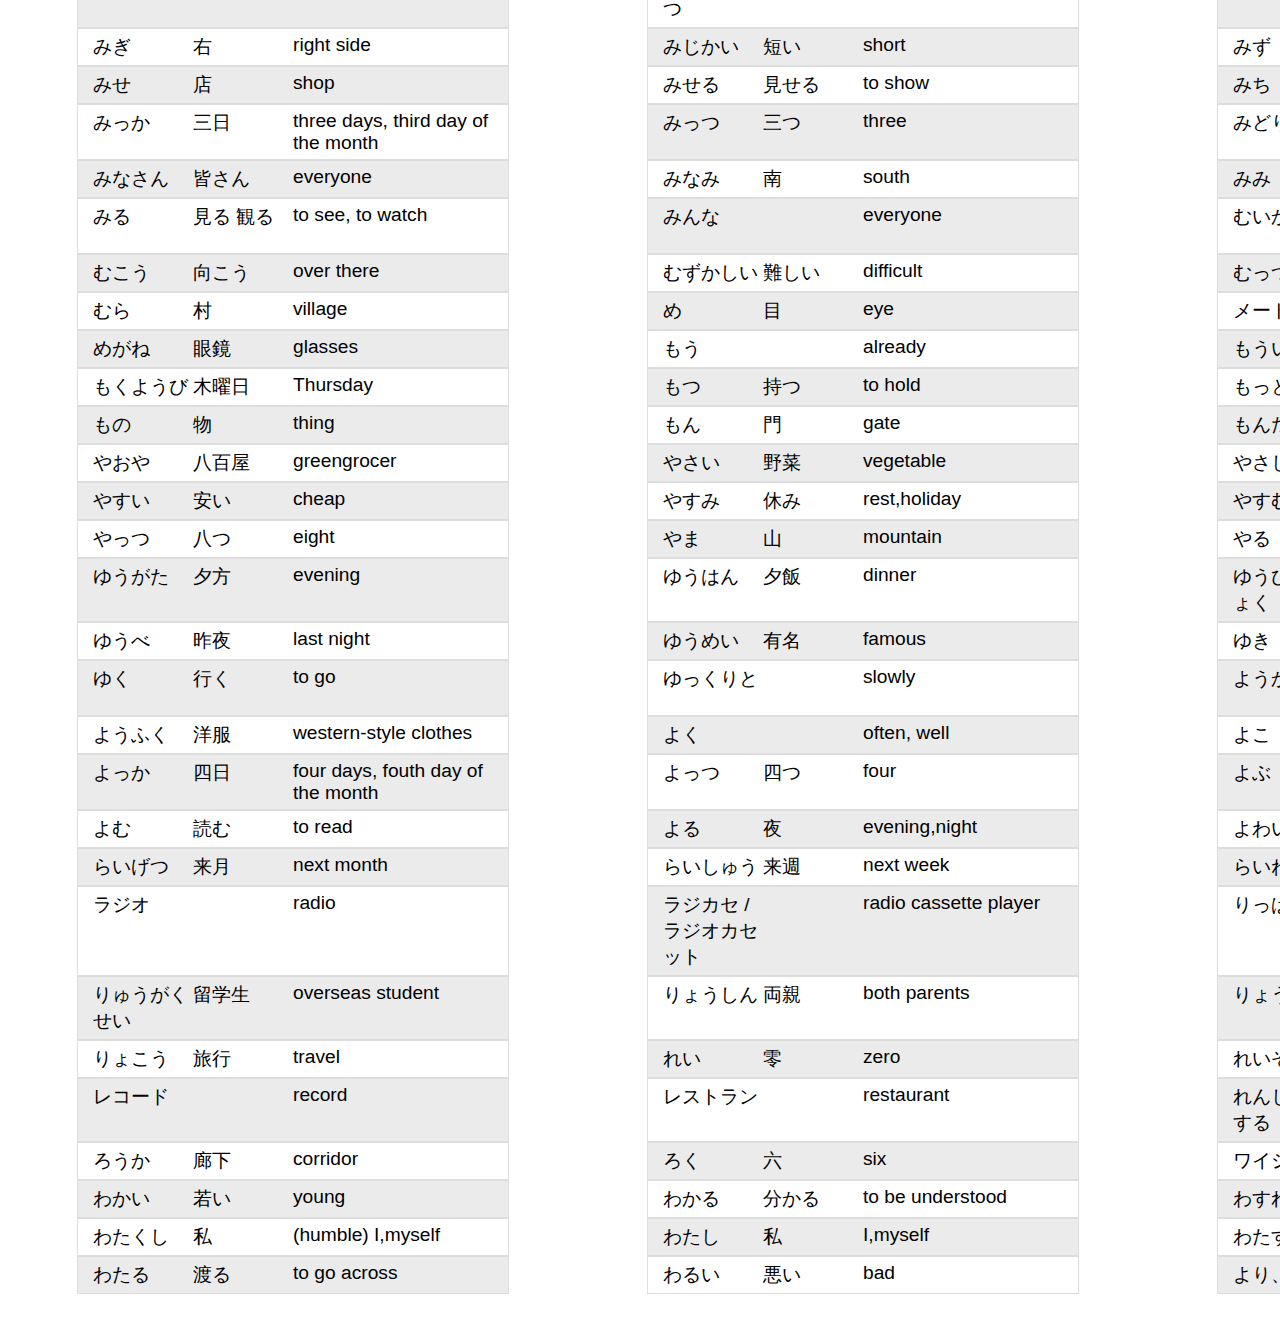
==== commit 57e9f693: "Added vocabulary (669 words)" ====
--- a/index.html
+++ b/index.html
@@ -13,6 +13,7 @@
 	<div id="title">
 		<h1>JLPT kanji list</h1>
 		<h2>632 kanji (79, 166, 387)</h2>
+		<h2>with 669 words</h2>
 	</div>
 <!-- 
 	<div class="centered">
@@ -677,6 +678,678 @@
 		</div>
 	</div>
 
+	<div id="vocabulary">
+		
+		<div class="wordbox"><div>あう</div><div>会う</div><div>to meet</div></div>
+		<div class="wordbox"><div>あお</div><div>青</div><div>blue</div></div>
+		<div class="wordbox"><div>あおい</div><div>青い</div><div>blue</div></div>
+		<div class="wordbox"><div>あか</div><div>赤</div><div>red</div></div>
+		<div class="wordbox"><div>あかい</div><div>赤い</div><div>red</div></div>
+		<div class="wordbox"><div>あかるい</div><div>明い</div><div>bright</div></div>
+		<div class="wordbox"><div>あき</div><div>秋</div><div>autumn</div></div>
+		<div class="wordbox"><div>あく</div><div>開く</div><div>to open,to become open</div></div>
+		<div class="wordbox"><div>あける</div><div>開ける</div><div>to open</div></div>
+		<div class="wordbox"><div>あげる</div><div>上げる</div><div>to give</div></div>
+		<div class="wordbox"><div>あさ</div><div>朝</div><div>morning</div></div>
+		<div class="wordbox"><div>あさごはん</div><div>朝御飯</div><div>breakfast</div></div>
+		<div class="wordbox"><div>あさって</div><div></div><div>day after tomorrow</div></div>
+		<div class="wordbox"><div>あし</div><div>足</div><div>foot,leg</div></div>
+		<div class="wordbox"><div>あした</div><div>明日</div><div>tomorrow</div></div>
+		<div class="wordbox"><div>あそこ</div><div></div><div>over there</div></div>
+		<div class="wordbox"><div>あそぶ</div><div>遊ぶ</div><div>to play,to make a visit</div></div>
+		<div class="wordbox"><div>あたたかい</div><div>暖かい</div><div>warm</div></div>
+		<div class="wordbox"><div>あたま</div><div>頭</div><div>head</div></div>
+		<div class="wordbox"><div>あたらしい</div><div>新しい</div><div>new</div></div>
+		<div class="wordbox"><div>あちら</div><div></div><div>there</div></div>
+		<div class="wordbox"><div>あつい</div><div>暑い</div><div>hot</div></div>
+		<div class="wordbox"><div>あつい</div><div>熱い</div><div>hot to the touch</div></div>
+		<div class="wordbox"><div>あつい</div><div>厚い</div><div>kind, deep, thick</div></div>
+		<div class="wordbox"><div>あっち</div><div></div><div>over there</div></div>
+		<div class="wordbox"><div>あと</div><div>後</div><div>afterwards</div></div>
+		<div class="wordbox"><div>あなた</div><div></div><div>you</div></div>
+		<div class="wordbox"><div>あに</div><div>兄</div><div>(humble) older brother</div></div>
+		<div class="wordbox"><div>あね</div><div>姉</div><div>(humble) older sister</div></div>
+		<div class="wordbox"><div>あの</div><div></div><div>that over there</div></div>
+		<div class="wordbox"><div>あの</div><div></div><div>um...</div></div>
+		<div class="wordbox"><div>アパート</div><div></div><div>apartment</div></div>
+		<div class="wordbox"><div>あびる</div><div></div><div>to bathe,to shower</div></div>
+		<div class="wordbox"><div>あぶない</div><div>危ない</div><div>dangerous</div></div>
+		<div class="wordbox"><div>あまい</div><div>甘い</div><div>sweet</div></div>
+		<div class="wordbox"><div>あまり</div><div></div><div>not very</div></div>
+		<div class="wordbox"><div>あめ</div><div>雨</div><div>rain</div></div>
+		<div class="wordbox"><div>あめ</div><div>飴</div><div>candy</div></div>
+		<div class="wordbox"><div>あらう</div><div>洗う</div><div>to wash</div></div>
+		<div class="wordbox"><div>ある</div><div></div><div>to be,to have (used for inanimate objects)</div></div>
+		<div class="wordbox"><div>あるく</div><div>歩く</div><div>to walk</div></div>
+		<div class="wordbox"><div>あれ</div><div></div><div>that</div></div>
+		<div class="wordbox"><div>いい/よい</div><div></div><div>good</div></div>
+		<div class="wordbox"><div>いいえ</div><div></div><div>no</div></div>
+		<div class="wordbox"><div>いう</div><div>言う</div><div>to say</div></div>
+		<div class="wordbox"><div>いえ</div><div>家</div><div>house</div></div>
+		<div class="wordbox"><div>いかが</div><div></div><div>how</div></div>
+		<div class="wordbox"><div>いく</div><div>行く</div><div>to go</div></div>
+		<div class="wordbox"><div>いくつ</div><div></div><div>how many?,how old?</div></div>
+		<div class="wordbox"><div>いくら</div><div></div><div>how much?</div></div>
+		<div class="wordbox"><div>いけ</div><div>池</div><div>pond</div></div>
+		<div class="wordbox"><div>いしゃ</div><div>医者</div><div>medical doctor</div></div>
+		<div class="wordbox"><div>いす</div><div></div><div>chair</div></div>
+		<div class="wordbox"><div>いそがしい</div><div>忙しい</div><div>busy,irritated</div></div>
+		<div class="wordbox"><div>いたい</div><div>痛い</div><div>painful</div></div>
+		<div class="wordbox"><div>いち</div><div>一</div><div>one</div></div>
+		<div class="wordbox"><div>いちにち</div><div>一日</div><div>(1) one day, (2) first of month</div></div>
+		<div class="wordbox"><div>いちばん</div><div></div><div>best,first</div></div>
+		<div class="wordbox"><div>いつ</div><div></div><div>when</div></div>
+		<div class="wordbox"><div>いつか</div><div>五日</div><div>five days, fifth day</div></div>
+		<div class="wordbox"><div>いっしょ</div><div>一緒</div><div>together</div></div>
+		<div class="wordbox"><div>いつつ</div><div>五つ</div><div>five</div></div>
+		<div class="wordbox"><div>いつも</div><div></div><div>always</div></div>
+		<div class="wordbox"><div>いぬ</div><div>犬</div><div>dog</div></div>
+		<div class="wordbox"><div>いま</div><div>今</div><div>now</div></div>
+		<div class="wordbox"><div>いみ</div><div>意味</div><div>meaning</div></div>
+		<div class="wordbox"><div>いもうと</div><div>妹</div><div>(humble) younger sister</div></div>
+		<div class="wordbox"><div>いや</div><div>嫌</div><div>unpleasant</div></div>
+		<div class="wordbox"><div>いりぐち</div><div>入口</div><div>entrance</div></div>
+		<div class="wordbox"><div>いる</div><div>居る</div><div>to be, to have (used for people and animals)</div></div>
+		<div class="wordbox"><div>いる</div><div>要る</div><div>to need</div></div>
+		<div class="wordbox"><div>いれる</div><div>入れる</div><div>to put in</div></div>
+		<div class="wordbox"><div>いろ</div><div>色</div><div>colour</div></div>
+		<div class="wordbox"><div>いろいろ</div><div></div><div>various</div></div>
+		<div class="wordbox"><div>うえ</div><div>上</div><div>on top of</div></div>
+		<div class="wordbox"><div>うしろ</div><div>後ろ</div><div>behind</div></div>
+		<div class="wordbox"><div>うすい</div><div>薄い</div><div>thin,weak</div></div>
+		<div class="wordbox"><div>うた</div><div>歌</div><div>song</div></div>
+		<div class="wordbox"><div>うたう</div><div>歌う</div><div>to sing</div></div>
+		<div class="wordbox"><div>うまれる</div><div>生まれる</div><div>to be born</div></div>
+		<div class="wordbox"><div>うみ</div><div>海</div><div>sea</div></div>
+		<div class="wordbox"><div>うる</div><div>売る</div><div>to sell</div></div>
+		<div class="wordbox"><div>うるさい</div><div>煩い</div><div>noisy,annoying</div></div>
+		<div class="wordbox"><div>うわぎ</div><div>上着</div><div>jacket</div></div>
+		<div class="wordbox"><div>え</div><div>絵</div><div>picture</div></div>
+		<div class="wordbox"><div>えいが</div><div>映画</div><div>movie</div></div>
+		<div class="wordbox"><div>えいがかん</div><div>映画館</div><div>cinema</div></div>
+		<div class="wordbox"><div>えいご</div><div>英語</div><div>English language</div></div>
+		<div class="wordbox"><div>ええ</div><div></div><div>yes</div></div>
+		<div class="wordbox"><div>えき</div><div>駅</div><div>station</div></div>
+		<div class="wordbox"><div>エレベーター</div><div></div><div>elevator</div></div>
+		<div class="wordbox"><div>えんぴつ</div><div>鉛筆</div><div>pencil</div></div>
+		<div class="wordbox"><div>おいしい</div><div></div><div>delicious</div></div>
+		<div class="wordbox"><div>おおい</div><div>多い</div><div>many</div></div>
+		<div class="wordbox"><div>おおきい</div><div>大きい</div><div>big</div></div>
+		<div class="wordbox"><div>おおきな</div><div>大きな</div><div>big</div></div>
+		<div class="wordbox"><div>おおぜい</div><div>大勢</div><div>great number of people</div></div>
+		<div class="wordbox"><div>おかあさん</div><div>お母さん</div><div>(honorable) mother</div></div>
+		<div class="wordbox"><div>おかし</div><div>お菓子</div><div>sweets, candy</div></div>
+		<div class="wordbox"><div>おかね</div><div>お金</div><div>money</div></div>
+		<div class="wordbox"><div>おきる</div><div>起きる</div><div>to get up</div></div>
+		<div class="wordbox"><div>おく</div><div>置く</div><div>to put</div></div>
+		<div class="wordbox"><div>おくさん</div><div>奥さん</div><div>(honorable) wife</div></div>
+		<div class="wordbox"><div>おさけ</div><div>お酒</div><div>alcohol, rice wine</div></div>
+		<div class="wordbox"><div>おさら</div><div>お皿</div><div>plate, dish</div></div>
+		<div class="wordbox"><div>おじいさん</div><div>伯父/叔父</div><div>grandfather,male senior citizen</div></div>
+		<div class="wordbox"><div>おしえる</div><div>教える</div><div>to teach,to tell</div></div>
+		<div class="wordbox"><div>おじさん</div><div>伯父/叔父</div><div>uncle,middle aged gentleman</div></div>
+		<div class="wordbox"><div>おす</div><div>押す</div><div>to push, to stamp something</div></div>
+		<div class="wordbox"><div>おそい</div><div>遅い</div><div>late,slow</div></div>
+		<div class="wordbox"><div>おちゃ</div><div>お茶</div><div>green tea</div></div>
+		<div class="wordbox"><div>おてあらい</div><div>お手洗い</div><div>bathroom</div></div>
+		<div class="wordbox"><div>おとうさん</div><div>お父さん</div><div>(honorable) father</div></div>
+		<div class="wordbox"><div>おとうと</div><div>弟</div><div>younger brother</div></div>
+		<div class="wordbox"><div>おとこ</div><div>男</div><div>man</div></div>
+		<div class="wordbox"><div>おとこのこ</div><div>男の子</div><div>boy</div></div>
+		<div class="wordbox"><div>おととい</div><div>一昨日</div><div>day before yesterday</div></div>
+		<div class="wordbox"><div>おととし</div><div>一昨年</div><div>year before last</div></div>
+		<div class="wordbox"><div>おとな</div><div>大人</div><div>adult</div></div>
+		<div class="wordbox"><div>おなか</div><div></div><div>stomach</div></div>
+		<div class="wordbox"><div>おなじ</div><div>同じ</div><div>same</div></div>
+		<div class="wordbox"><div>おにいさん</div><div>お兄さん</div><div>(honorable) older brother</div></div>
+		<div class="wordbox"><div>おねえさん</div><div>お姉さん</div><div>(honorable) older sister</div></div>
+		<div class="wordbox"><div>おばあさん</div><div></div><div>grandmother,female senior-citizen</div></div>
+		<div class="wordbox"><div>おばさん</div><div>伯母さん/叔母さん</div><div>aunt</div></div>
+		<div class="wordbox"><div>おふろ</div><div>お風呂</div><div>bath</div></div>
+		<div class="wordbox"><div>おべんとう</div><div>お弁当</div><div>boxed lunch</div></div>
+		<div class="wordbox"><div>おぼえる</div><div>覚える</div><div>to remember</div></div>
+		<div class="wordbox"><div>おまわりさん</div><div></div><div>friendly term for policeman</div></div>
+		<div class="wordbox"><div>おもい</div><div>重い</div><div>heavy</div></div>
+		<div class="wordbox"><div>おもしろい</div><div></div><div>interesting</div></div>
+		<div class="wordbox"><div>およぐ</div><div>泳ぐ</div><div>to swim</div></div>
+		<div class="wordbox"><div>おりる</div><div>降りる</div><div>to get off, to descend</div></div>
+		<div class="wordbox"><div>おわる</div><div>終る</div><div>to finish</div></div>
+		<div class="wordbox"><div>おんがく</div><div>音楽</div><div>music</div></div>
+		<div class="wordbox"><div>おんな</div><div>女</div><div>woman</div></div>
+		<div class="wordbox"><div>おんなのこ</div><div>女の子</div><div>girl</div></div>
+		<div class="wordbox"><div>がいこく</div><div>外国</div><div>foreign country</div></div>
+		<div class="wordbox"><div>がいこくじん</div><div>外国人</div><div>foreigner</div></div>
+		<div class="wordbox"><div>かいしゃ</div><div>会社</div><div>company</div></div>
+		<div class="wordbox"><div>かいだん</div><div>階段</div><div>stairs</div></div>
+		<div class="wordbox"><div>かいもの</div><div>買い物</div><div>shopping</div></div>
+		<div class="wordbox"><div>かう</div><div>買う</div><div>to buy</div></div>
+		<div class="wordbox"><div>かえす</div><div>返す</div><div>to return something</div></div>
+		<div class="wordbox"><div>かえる</div><div>帰る</div><div>to go back</div></div>
+		<div class="wordbox"><div>かかる</div><div></div><div>to take time or money</div></div>
+		<div class="wordbox"><div>かぎ</div><div></div><div>key</div></div>
+		<div class="wordbox"><div>かく</div><div>書く</div><div>to write</div></div>
+		<div class="wordbox"><div>がくせい</div><div>学生</div><div>student</div></div>
+		<div class="wordbox"><div>かける</div><div></div><div>to call by phone</div></div>
+		<div class="wordbox"><div>かさ</div><div>傘</div><div>umbrella</div></div>
+		<div class="wordbox"><div>かす</div><div>貸す</div><div>to lend</div></div>
+		<div class="wordbox"><div>かぜ</div><div>風</div><div>wind</div></div>
+		<div class="wordbox"><div>かぜ</div><div>風邪</div><div>a cold</div></div>
+		<div class="wordbox"><div>かぞく</div><div>家族</div><div>family</div></div>
+		<div class="wordbox"><div>かた</div><div>方</div><div>person, way of doing</div></div>
+		<div class="wordbox"><div>がっこう</div><div>学校</div><div>school</div></div>
+		<div class="wordbox"><div>カップ</div><div></div><div>cup</div></div>
+		<div class="wordbox"><div>かてい</div><div>家庭</div><div>household</div></div>
+		<div class="wordbox"><div>かど</div><div>角</div><div>a corner</div></div>
+		<div class="wordbox"><div>かばん</div><div></div><div>bag,basket</div></div>
+		<div class="wordbox"><div>かびん</div><div>花瓶</div><div>a vase</div></div>
+		<div class="wordbox"><div>かみ</div><div>紙</div><div>paper</div></div>
+		<div class="wordbox"><div>カメラ</div><div></div><div>camera</div></div>
+		<div class="wordbox"><div>かようび</div><div>火曜日</div><div>Tuesday</div></div>
+		<div class="wordbox"><div>からい</div><div>辛い</div><div>spicy</div></div>
+		<div class="wordbox"><div>からだ</div><div>体</div><div>body</div></div>
+		<div class="wordbox"><div>かりる</div><div>借りる</div><div>to borrow</div></div>
+		<div class="wordbox"><div>かるい</div><div>軽い</div><div>light</div></div>
+		<div class="wordbox"><div>カレー</div><div></div><div>curry</div></div>
+		<div class="wordbox"><div>カレンダー</div><div></div><div>calendar</div></div>
+		<div class="wordbox"><div>かわ</div><div>川/河</div><div>river</div></div>
+		<div class="wordbox"><div>かわいい</div><div></div><div>cute</div></div>
+		<div class="wordbox"><div>かんじ</div><div>漢字</div><div>Chinese character</div></div>
+		<div class="wordbox"><div>き</div><div>木</div><div>tree,wood</div></div>
+		<div class="wordbox"><div>きいろ</div><div>黄色</div><div>yellow</div></div>
+		<div class="wordbox"><div>きいろい</div><div>黄色い</div><div>yellow</div></div>
+		<div class="wordbox"><div>きえる</div><div>消える</div><div>to disappear</div></div>
+		<div class="wordbox"><div>きく</div><div>聞く</div><div>to hear,to listen to,to ask</div></div>
+		<div class="wordbox"><div>きた</div><div>北</div><div>north</div></div>
+		<div class="wordbox"><div>ギター</div><div></div><div>guitar</div></div>
+		<div class="wordbox"><div>きたない</div><div>汚い</div><div>dirty</div></div>
+		<div class="wordbox"><div>きっさてん</div><div>喫茶店</div><div>coffee lounge</div></div>
+		<div class="wordbox"><div>きって</div><div>切手</div><div>postage stamp</div></div>
+		<div class="wordbox"><div>きっぷ</div><div>切符</div><div>ticket</div></div>
+		<div class="wordbox"><div>きのう</div><div>昨日</div><div>yesterday</div></div>
+		<div class="wordbox"><div>きゅう / く</div><div>九</div><div>nine</div></div>
+		<div class="wordbox"><div>ぎゅうにく</div><div>牛肉</div><div>beef</div></div>
+		<div class="wordbox"><div>ぎゅうにゅう</div><div>牛乳</div><div>milk</div></div>
+		<div class="wordbox"><div>きょう</div><div>今日</div><div>today</div></div>
+		<div class="wordbox"><div>きょうしつ</div><div>教室</div><div>classroom</div></div>
+		<div class="wordbox"><div>きょうだい</div><div>兄弟</div><div>(humble) siblings</div></div>
+		<div class="wordbox"><div>きょねん</div><div>去年</div><div>last year</div></div>
+		<div class="wordbox"><div>きらい</div><div>嫌い</div><div>hate</div></div>
+		<div class="wordbox"><div>きる</div><div>切る</div><div>to cut</div></div>
+		<div class="wordbox"><div>きる</div><div>着る</div><div>to put on from the shoulders down</div></div>
+		<div class="wordbox"><div>きれい</div><div></div><div>pretty,clean</div></div>
+		<div class="wordbox"><div>キロ/キログラム</div><div></div><div>kilogram</div></div>
+		<div class="wordbox"><div>キロ/キロメートル</div><div></div><div>kilometre</div></div>
+		<div class="wordbox"><div>ぎんこう</div><div>銀行</div><div>bank</div></div>
+		<div class="wordbox"><div>きんようび</div><div>金曜日</div><div>Friday</div></div>
+		<div class="wordbox"><div>くすり</div><div>薬</div><div>medicine</div></div>
+		<div class="wordbox"><div>ください</div><div></div><div>please</div></div>
+		<div class="wordbox"><div>くだもの</div><div>果物</div><div>fruit</div></div>
+		<div class="wordbox"><div>くち</div><div>口</div><div>mouth,opening</div></div>
+		<div class="wordbox"><div>くつ</div><div>靴</div><div>shoes</div></div>
+		<div class="wordbox"><div>くつした</div><div>靴下</div><div>socks</div></div>
+		<div class="wordbox"><div>くに</div><div>国</div><div>country</div></div>
+		<div class="wordbox"><div>くもり</div><div>曇り</div><div>cloudy weather</div></div>
+		<div class="wordbox"><div>くもる</div><div>曇る</div><div>to become cloudy,to become dim</div></div>
+		<div class="wordbox"><div>くらい</div><div>暗い</div><div>gloomy</div></div>
+		<div class="wordbox"><div>クラス</div><div></div><div>class</div></div>
+		<div class="wordbox"><div>グラム</div><div></div><div>gram</div></div>
+		<div class="wordbox"><div>くる</div><div>来る</div><div>to come</div></div>
+		<div class="wordbox"><div>くるま</div><div>車</div><div>car,vehicle</div></div>
+		<div class="wordbox"><div>くろ</div><div>黒</div><div>black</div></div>
+		<div class="wordbox"><div>くろい</div><div>黒い</div><div>black</div></div>
+		<div class="wordbox"><div>けいかん</div><div>警官</div><div>policeman</div></div>
+		<div class="wordbox"><div>けさ</div><div>今朝</div><div>this morning</div></div>
+		<div class="wordbox"><div>けす</div><div>消す</div><div>to erase,to turn off power</div></div>
+		<div class="wordbox"><div>けっこう</div><div>結構</div><div>splendid,enough</div></div>
+		<div class="wordbox"><div>けっこん</div><div>結婚</div><div>marriage</div></div>
+		<div class="wordbox"><div>げつようび</div><div>月曜日</div><div>Monday</div></div>
+		<div class="wordbox"><div>げんかん</div><div>玄関</div><div>entry hall</div></div>
+		<div class="wordbox"><div>げんき</div><div>元気</div><div>health, vitality</div></div>
+		<div class="wordbox"><div>ご</div><div>五</div><div>five</div></div>
+		<div class="wordbox"><div>こうえん</div><div>公園</div><div>park</div></div>
+		<div class="wordbox"><div>こうさてん</div><div>交差点</div><div>intersection</div></div>
+		<div class="wordbox"><div>こうちゃ</div><div>紅茶</div><div>black tea</div></div>
+		<div class="wordbox"><div>こうばん</div><div>交番</div><div>police box</div></div>
+		<div class="wordbox"><div>こえ</div><div>声</div><div>voice</div></div>
+		<div class="wordbox"><div>コート</div><div></div><div>coat,tennis court</div></div>
+		<div class="wordbox"><div>コーヒー</div><div></div><div>coffee</div></div>
+		<div class="wordbox"><div>ここ</div><div></div><div>here</div></div>
+		<div class="wordbox"><div>ごご</div><div>午後</div><div>afternoon</div></div>
+		<div class="wordbox"><div>ここのか</div><div>九日</div><div>nine days, ninth day</div></div>
+		<div class="wordbox"><div>ここのつ</div><div>九つ</div><div>nine</div></div>
+		<div class="wordbox"><div>ごぜん</div><div>午前</div><div>morning</div></div>
+		<div class="wordbox"><div>こたえる</div><div>答える</div><div>to answer</div></div>
+		<div class="wordbox"><div>こちら</div><div></div><div>this person or way</div></div>
+		<div class="wordbox"><div>こっち</div><div></div><div>this person or way</div></div>
+		<div class="wordbox"><div>コップ</div><div></div><div>a glass</div></div>
+		<div class="wordbox"><div>ことし</div><div>今年</div><div>this year</div></div>
+		<div class="wordbox"><div>ことば</div><div>言葉</div><div>word,language</div></div>
+		<div class="wordbox"><div>こども</div><div>子供</div><div>child</div></div>
+		<div class="wordbox"><div>この</div><div></div><div>this</div></div>
+		<div class="wordbox"><div>ごはん</div><div>御飯</div><div>cooked rice,meal</div></div>
+		<div class="wordbox"><div>コピーする</div><div></div><div>to copy</div></div>
+		<div class="wordbox"><div>こまる</div><div>困る</div><div>to be worried</div></div>
+		<div class="wordbox"><div>これ</div><div></div><div>this</div></div>
+		<div class="wordbox"><div>こんげつ</div><div>今月</div><div>this month</div></div>
+		<div class="wordbox"><div>こんしゅう</div><div>今週</div><div>this week</div></div>
+		<div class="wordbox"><div>こんな</div><div></div><div>such</div></div>
+		<div class="wordbox"><div>こんばん</div><div>今晩</div><div>this evening</div></div>
+		<div class="wordbox"><div>さあ</div><div></div><div>well…</div></div>
+		<div class="wordbox"><div>さいふ</div><div>財布</div><div>wallet</div></div>
+		<div class="wordbox"><div>さかな</div><div>魚</div><div>fish</div></div>
+		<div class="wordbox"><div>さき</div><div>先</div><div>the future,previous</div></div>
+		<div class="wordbox"><div>さく</div><div>咲く</div><div>to bloom</div></div>
+		<div class="wordbox"><div>さくぶん</div><div>作文</div><div>composition,writing</div></div>
+		<div class="wordbox"><div>さす</div><div>差す</div><div>to stretch out hands,to raise an umbrella</div></div>
+		<div class="wordbox"><div>ざっし</div><div>雑誌</div><div>magazine</div></div>
+		<div class="wordbox"><div>さとう</div><div>砂糖</div><div>sugar</div></div>
+		<div class="wordbox"><div>さむい</div><div>寒い</div><div>cold</div></div>
+		<div class="wordbox"><div>さらいねん</div><div>さ来年</div><div>year after next</div></div>
+		<div class="wordbox"><div>さん</div><div>三</div><div>three</div></div>
+		<div class="wordbox"><div>さんぽする</div><div>散歩</div><div>to stroll</div></div>
+		<div class="wordbox"><div>し / よん</div><div>四</div><div>four</div></div>
+		<div class="wordbox"><div>しお</div><div>塩</div><div>salt</div></div>
+		<div class="wordbox"><div>しかし</div><div></div><div>however</div></div>
+		<div class="wordbox"><div>じかん</div><div>時間</div><div>time</div></div>
+		<div class="wordbox"><div>しごと</div><div>仕事</div><div>job</div></div>
+		<div class="wordbox"><div>じしょ</div><div>辞書</div><div>dictionary</div></div>
+		<div class="wordbox"><div>しずか</div><div>静か</div><div>quiet</div></div>
+		<div class="wordbox"><div>した</div><div>下</div><div>below</div></div>
+		<div class="wordbox"><div>しち / なな</div><div>七</div><div>seven</div></div>
+		<div class="wordbox"><div>しつもん</div><div>質問</div><div>question</div></div>
+		<div class="wordbox"><div>じてんしゃ</div><div>自転車</div><div>bicycle</div></div>
+		<div class="wordbox"><div>じどうしゃ</div><div>自動車</div><div>automobile</div></div>
+		<div class="wordbox"><div>しぬ</div><div>死ぬ</div><div>to die</div></div>
+		<div class="wordbox"><div>じびき</div><div>字引</div><div>dictionary</div></div>
+		<div class="wordbox"><div>じぶん</div><div>自分</div><div>oneself</div></div>
+		<div class="wordbox"><div>しまる</div><div>閉まる</div><div>to close,to be closed</div></div>
+		<div class="wordbox"><div>しめる</div><div>閉める</div><div>to close something</div></div>
+		<div class="wordbox"><div>しめる</div><div>締める</div><div>to tie</div></div>
+		<div class="wordbox"><div>じゃ/じゃあ</div><div></div><div>well then…</div></div>
+		<div class="wordbox"><div>しゃしん</div><div>写真</div><div>photograph</div></div>
+		<div class="wordbox"><div>シャツ</div><div></div><div>shirt</div></div>
+		<div class="wordbox"><div>シャワー</div><div></div><div>shower</div></div>
+		<div class="wordbox"><div>じゅう とお</div><div>十</div><div>ten</div></div>
+		<div class="wordbox"><div>じゅぎょう</div><div>授業</div><div>lesson,class work</div></div>
+		<div class="wordbox"><div>しゅくだい</div><div>宿題</div><div>homework</div></div>
+		<div class="wordbox"><div>じょうず</div><div>上手</div><div>skillful</div></div>
+		<div class="wordbox"><div>じょうぶ</div><div>丈夫</div><div>strong,durable</div></div>
+		<div class="wordbox"><div>しょうゆ</div><div></div><div>soy sauce</div></div>
+		<div class="wordbox"><div>しょくどう</div><div>食堂</div><div>dining hall</div></div>
+		<div class="wordbox"><div>しる</div><div>知る</div><div>to know</div></div>
+		<div class="wordbox"><div>しろ</div><div>白</div><div>white</div></div>
+		<div class="wordbox"><div>しろい</div><div>白い</div><div>white</div></div>
+		<div class="wordbox"><div>しんぶん</div><div>新聞</div><div>newspaper</div></div>
+		<div class="wordbox"><div>すいようび</div><div>水曜日</div><div>Wednesday</div></div>
+		<div class="wordbox"><div>すう</div><div>吸う</div><div>to smoke,to suck</div></div>
+		<div class="wordbox"><div>スカート</div><div></div><div>skirt</div></div>
+		<div class="wordbox"><div>すき</div><div>好き</div><div>likeable</div></div>
+		<div class="wordbox"><div>すくない</div><div>少ない</div><div>a few</div></div>
+		<div class="wordbox"><div>すぐに</div><div></div><div>instantly</div></div>
+		<div class="wordbox"><div>すこし</div><div>少し</div><div>few</div></div>
+		<div class="wordbox"><div>すずしい</div><div>涼しい</div><div>refreshing</div></div>
+		<div class="wordbox"><div>ストーブ</div><div></div><div>heater</div></div>
+		<div class="wordbox"><div>スプーン</div><div></div><div>spoon</div></div>
+		<div class="wordbox"><div>スポーツ</div><div></div><div>sport</div></div>
+		<div class="wordbox"><div>ズボン</div><div></div><div>trousers</div></div>
+		<div class="wordbox"><div>すむ</div><div>住む</div><div>to live in</div></div>
+		<div class="wordbox"><div>スリッパ</div><div></div><div>slippers</div></div>
+		<div class="wordbox"><div>する</div><div></div><div>to do</div></div>
+		<div class="wordbox"><div>すわる</div><div>座る</div><div>to sit</div></div>
+		<div class="wordbox"><div>せ</div><div>背</div><div>height,stature</div></div>
+		<div class="wordbox"><div>せいと</div><div>生徒</div><div>pupil</div></div>
+		<div class="wordbox"><div>セーター</div><div></div><div>sweater,jumper</div></div>
+		<div class="wordbox"><div>せっけん</div><div></div><div>soap</div></div>
+		<div class="wordbox"><div>せびろ</div><div>背広</div><div>business suit</div></div>
+		<div class="wordbox"><div>せまい</div><div>狭い</div><div>narrow</div></div>
+		<div class="wordbox"><div>ゼロ</div><div></div><div>zero</div></div>
+		<div class="wordbox"><div>せん</div><div>千</div><div>thousand</div></div>
+		<div class="wordbox"><div>せんげつ</div><div>先月</div><div>last month</div></div>
+		<div class="wordbox"><div>せんしゅう</div><div>先週</div><div>last week</div></div>
+		<div class="wordbox"><div>せんせい</div><div>先生</div><div>teacher,doctor</div></div>
+		<div class="wordbox"><div>せんたく</div><div>洗濯</div><div>washing</div></div>
+		<div class="wordbox"><div>ぜんぶ</div><div>全部</div><div>all</div></div>
+		<div class="wordbox"><div>そうじする</div><div>掃除</div><div>to clean, to sweep</div></div>
+		<div class="wordbox"><div>そうして/そして</div><div></div><div>and</div></div>
+		<div class="wordbox"><div>そこ</div><div></div><div>that place</div></div>
+		<div class="wordbox"><div>そちら</div><div></div><div>over there</div></div>
+		<div class="wordbox"><div>そっち</div><div></div><div>over there</div></div>
+		<div class="wordbox"><div>そと</div><div>外</div><div>outside</div></div>
+		<div class="wordbox"><div>その</div><div></div><div>that</div></div>
+		<div class="wordbox"><div>そば</div><div></div><div>near,beside</div></div>
+		<div class="wordbox"><div>そら</div><div>空</div><div>sky</div></div>
+		<div class="wordbox"><div>それ</div><div></div><div>that</div></div>
+		<div class="wordbox"><div>それから</div><div></div><div>after that</div></div>
+		<div class="wordbox"><div>それでは</div><div></div><div>in that situation</div></div>
+		<div class="wordbox"><div>だいがく</div><div>大学</div><div>university</div></div>
+		<div class="wordbox"><div>たいしかん</div><div>大使館</div><div>embassy</div></div>
+		<div class="wordbox"><div>だいじょうぶ</div><div>大丈夫</div><div>all right</div></div>
+		<div class="wordbox"><div>だいすき</div><div>大好き</div><div>to be very likeable</div></div>
+		<div class="wordbox"><div>たいせつ</div><div>大切</div><div>important</div></div>
+		<div class="wordbox"><div>だいどころ</div><div>台所</div><div>kitchen</div></div>
+		<div class="wordbox"><div>たいへん</div><div></div><div>very</div></div>
+		<div class="wordbox"><div>たいへん</div><div></div><div>difficult situation</div></div>
+		<div class="wordbox"><div>たかい</div><div>高い</div><div>tall, expensive</div></div>
+		<div class="wordbox"><div>たくさん</div><div></div><div>many</div></div>
+		<div class="wordbox"><div>タクシー</div><div></div><div>taxi</div></div>
+		<div class="wordbox"><div>だす</div><div>出す</div><div>to put out</div></div>
+		<div class="wordbox"><div>たつ</div><div>立つ</div><div>to stand</div></div>
+		<div class="wordbox"><div>たて</div><div></div><div>length,height</div></div>
+		<div class="wordbox"><div>たてもの</div><div>建物</div><div>building</div></div>
+		<div class="wordbox"><div>たのしい</div><div>楽しい</div><div>enjoyable</div></div>
+		<div class="wordbox"><div>たのむ</div><div>頼む</div><div>to ask</div></div>
+		<div class="wordbox"><div>たばこ</div><div></div><div>tobacco,cigarettes</div></div>
+		<div class="wordbox"><div>たぶん</div><div></div><div>probably</div></div>
+		<div class="wordbox"><div>たべもの</div><div>食べ物</div><div>food</div></div>
+		<div class="wordbox"><div>たべる</div><div>食べる</div><div>to eat</div></div>
+		<div class="wordbox"><div>たまご</div><div>卵</div><div>egg</div></div>
+		<div class="wordbox"><div>だれ</div><div>誰</div><div>who</div></div>
+		<div class="wordbox"><div>だれか</div><div>誰</div><div>somebody</div></div>
+		<div class="wordbox"><div>たんじょうび</div><div>誕生日</div><div>birthday</div></div>
+		<div class="wordbox"><div>だんだん</div><div></div><div>gradually</div></div>
+		<div class="wordbox"><div>ちいさい</div><div>小さい</div><div>little</div></div>
+		<div class="wordbox"><div>ちいさな</div><div>小さな</div><div>little</div></div>
+		<div class="wordbox"><div>ちかい</div><div>近い</div><div>near</div></div>
+		<div class="wordbox"><div>ちがう</div><div>違う</div><div>to differ</div></div>
+		<div class="wordbox"><div>ちかく</div><div>近く</div><div>near</div></div>
+		<div class="wordbox"><div>ちかてつ</div><div>地下鉄</div><div>underground train</div></div>
+		<div class="wordbox"><div>ちず</div><div>地図</div><div>map</div></div>
+		<div class="wordbox"><div>ちゃいろ</div><div>茶色</div><div>brown</div></div>
+		<div class="wordbox"><div>ちゃわん</div><div></div><div>rice bowl</div></div>
+		<div class="wordbox"><div>ちょうど</div><div></div><div>exactly</div></div>
+		<div class="wordbox"><div>ちょっと</div><div></div><div>somewhat</div></div>
+		<div class="wordbox"><div>ついたち</div><div>一日</div><div>first of month</div></div>
+		<div class="wordbox"><div>つかう</div><div>使う</div><div>to use</div></div>
+		<div class="wordbox"><div>つかれる</div><div>疲れる</div><div>to get tired</div></div>
+		<div class="wordbox"><div>つぎ</div><div>次</div><div>next</div></div>
+		<div class="wordbox"><div>つく</div><div>着く</div><div>to arrive at</div></div>
+		<div class="wordbox"><div>つくえ</div><div>机</div><div>desk</div></div>
+		<div class="wordbox"><div>つくる</div><div>作る</div><div>to make</div></div>
+		<div class="wordbox"><div>つける</div><div></div><div>to turn on</div></div>
+		<div class="wordbox"><div>つとめる</div><div>勤める</div><div>to work for someone</div></div>
+		<div class="wordbox"><div>つまらない</div><div></div><div>boring</div></div>
+		<div class="wordbox"><div>つめたい</div><div>冷たい</div><div>cold to the touch</div></div>
+		<div class="wordbox"><div>つよい</div><div>強い</div><div>powerful</div></div>
+		<div class="wordbox"><div>て</div><div>手</div><div>hand</div></div>
+		<div class="wordbox"><div>テープ</div><div></div><div>tape</div></div>
+		<div class="wordbox"><div>テーブル</div><div></div><div>table</div></div>
+		<div class="wordbox"><div>テープレコーダー</div><div></div><div>tape recorder</div></div>
+		<div class="wordbox"><div>でかける</div><div>出かける</div><div>to go out</div></div>
+		<div class="wordbox"><div>てがみ</div><div>手紙</div><div>letter</div></div>
+		<div class="wordbox"><div>できる</div><div></div><div>to be able to</div></div>
+		<div class="wordbox"><div>でぐち</div><div>出口</div><div>exit</div></div>
+		<div class="wordbox"><div>テスト</div><div></div><div>test</div></div>
+		<div class="wordbox"><div>では</div><div></div><div>with that...</div></div>
+		<div class="wordbox"><div>デパート</div><div></div><div>department store</div></div>
+		<div class="wordbox"><div>でも</div><div></div><div>but</div></div>
+		<div class="wordbox"><div>でる</div><div>出る</div><div>to appear,to leave</div></div>
+		<div class="wordbox"><div>テレビ</div><div></div><div>television</div></div>
+		<div class="wordbox"><div>てんき</div><div>天気</div><div>weather</div></div>
+		<div class="wordbox"><div>でんき</div><div>電気</div><div>electricity,electric light</div></div>
+		<div class="wordbox"><div>でんしゃ</div><div>電車</div><div>electric train</div></div>
+		<div class="wordbox"><div>でんわ</div><div>電話</div><div>telephone</div></div>
+		<div class="wordbox"><div>と</div><div>戸</div><div>Japanese style door</div></div>
+		<div class="wordbox"><div>ドア</div><div></div><div>Western style door</div></div>
+		<div class="wordbox"><div>トイレ</div><div></div><div>toilet</div></div>
+		<div class="wordbox"><div>どう</div><div></div><div>how,in what way</div></div>
+		<div class="wordbox"><div>どうして</div><div></div><div>for what reason</div></div>
+		<div class="wordbox"><div>どうぞ</div><div></div><div>please</div></div>
+		<div class="wordbox"><div>どうぶつ</div><div>動物</div><div>animal</div></div>
+		<div class="wordbox"><div>どうも</div><div></div><div>thanks</div></div>
+		<div class="wordbox"><div>とおい</div><div>遠い</div><div>far</div></div>
+		<div class="wordbox"><div>とおか</div><div>十日</div><div>ten days,the tenth day</div></div>
+		<div class="wordbox"><div>ときどき</div><div>時々</div><div>sometimes</div></div>
+		<div class="wordbox"><div>とけい</div><div>時計</div><div>watch,clock</div></div>
+		<div class="wordbox"><div>どこ</div><div></div><div>where</div></div>
+		<div class="wordbox"><div>ところ</div><div>所</div><div>place</div></div>
+		<div class="wordbox"><div>とし</div><div>年</div><div>year</div></div>
+		<div class="wordbox"><div>としょかん</div><div>図書館</div><div>library</div></div>
+		<div class="wordbox"><div>どちら</div><div></div><div>which of two</div></div>
+		<div class="wordbox"><div>どっち</div><div></div><div>which</div></div>
+		<div class="wordbox"><div>とても</div><div></div><div>very</div></div>
+		<div class="wordbox"><div>どなた</div><div></div><div>who</div></div>
+		<div class="wordbox"><div>となり</div><div>隣</div><div>next door to</div></div>
+		<div class="wordbox"><div>どの</div><div></div><div>which</div></div>
+		<div class="wordbox"><div>とぶ</div><div>飛ぶ</div><div>to fly,to hop</div></div>
+		<div class="wordbox"><div>とまる</div><div>止まる</div><div>to come to a halt</div></div>
+		<div class="wordbox"><div>ともだち</div><div>友達</div><div>friend</div></div>
+		<div class="wordbox"><div>どようび</div><div>土曜日</div><div>Saturday</div></div>
+		<div class="wordbox"><div>とり</div><div>鳥</div><div>bird</div></div>
+		<div class="wordbox"><div>とりにく</div><div>とり肉</div><div>chicken meat</div></div>
+		<div class="wordbox"><div>とる</div><div>取る</div><div>to take something</div></div>
+		<div class="wordbox"><div>とる</div><div>撮る</div><div>to take a photo or record a film</div></div>
+		<div class="wordbox"><div>どれ</div><div></div><div>which (of three or more)</div></div>
+		<div class="wordbox"><div>ナイフ</div><div></div><div>knife</div></div>
+		<div class="wordbox"><div>なか</div><div>中</div><div>middle</div></div>
+		<div class="wordbox"><div>ながい</div><div>長い</div><div>long</div></div>
+		<div class="wordbox"><div>なく</div><div>鳴く</div><div>animal noise. to chirp, roar or croak etc.</div></div>
+		<div class="wordbox"><div>なくす</div><div>無くす</div><div>to lose something</div></div>
+		<div class="wordbox"><div>なぜ</div><div></div><div>why</div></div>
+		<div class="wordbox"><div>なつ</div><div>夏</div><div>summer</div></div>
+		<div class="wordbox"><div>なつやすみ</div><div>夏休み</div><div>summer holiday</div></div>
+		<div class="wordbox"><div>など</div><div></div><div>et cetera</div></div>
+		<div class="wordbox"><div>ななつ</div><div>七つ</div><div>seven</div></div>
+		<div class="wordbox"><div>なのか</div><div>七日</div><div>seven days,the seventh day</div></div>
+		<div class="wordbox"><div>なまえ</div><div>名前</div><div>name</div></div>
+		<div class="wordbox"><div>ならう</div><div>習う</div><div>to learn</div></div>
+		<div class="wordbox"><div>ならぶ</div><div>並ぶ</div><div>to line up,to stand in a line</div></div>
+		<div class="wordbox"><div>ならべる</div><div>並べる</div><div>to line up,to set up</div></div>
+		<div class="wordbox"><div>なる</div><div></div><div>to become</div></div>
+		<div class="wordbox"><div>なん/なに</div><div>何</div><div>what</div></div>
+		<div class="wordbox"><div>に</div><div>二</div><div>two</div></div>
+		<div class="wordbox"><div>にぎやか</div><div>賑やか</div><div>bustling,busy</div></div>
+		<div class="wordbox"><div>にく</div><div>肉</div><div>meat</div></div>
+		<div class="wordbox"><div>にし</div><div>西</div><div>west</div></div>
+		<div class="wordbox"><div>にちようび</div><div>日曜日</div><div>Sunday</div></div>
+		<div class="wordbox"><div>にもつ</div><div>荷物</div><div>luggage</div></div>
+		<div class="wordbox"><div>ニュース</div><div></div><div>news</div></div>
+		<div class="wordbox"><div>にわ</div><div>庭</div><div>garden</div></div>
+		<div class="wordbox"><div>ぬぐ</div><div>脱ぐ</div><div>to take off clothes</div></div>
+		<div class="wordbox"><div>ぬるい</div><div>温い</div><div>luke warm</div></div>
+		<div class="wordbox"><div>ネクタイ</div><div></div><div>tie,necktie</div></div>
+		<div class="wordbox"><div>ねこ</div><div>猫</div><div>cat</div></div>
+		<div class="wordbox"><div>ねる</div><div>寝る</div><div>to go to bed,to sleep</div></div>
+		<div class="wordbox"><div>ノート</div><div></div><div>notebook,exercise book</div></div>
+		<div class="wordbox"><div>のぼる</div><div>登る</div><div>to climb</div></div>
+		<div class="wordbox"><div>のみもの</div><div>飲み物</div><div>a drink</div></div>
+		<div class="wordbox"><div>のむ</div><div>飲む</div><div>to drink</div></div>
+		<div class="wordbox"><div>のる</div><div>乗る</div><div>to get on,to ride</div></div>
+		<div class="wordbox"><div>は</div><div>歯</div><div>tooth</div></div>
+		<div class="wordbox"><div>パーティー</div><div></div><div>party</div></div>
+		<div class="wordbox"><div>はい</div><div></div><div>yes</div></div>
+		<div class="wordbox"><div>はいざら</div><div>灰皿</div><div>ashtray</div></div>
+		<div class="wordbox"><div>はいる</div><div>入る</div><div>to enter,to contain</div></div>
+		<div class="wordbox"><div>はがき</div><div>葉書</div><div>postcard</div></div>
+		<div class="wordbox"><div>はく</div><div></div><div>to wear,to put on trousers</div></div>
+		<div class="wordbox"><div>はこ</div><div>箱</div><div>box</div></div>
+		<div class="wordbox"><div>はし</div><div>橋</div><div>bridge</div></div>
+		<div class="wordbox"><div>はし</div><div></div><div>chopsticks</div></div>
+		<div class="wordbox"><div>はじまる</div><div>始まる</div><div>to begin</div></div>
+		<div class="wordbox"><div>はじめ</div><div>初め/始め</div><div>beginning</div></div>
+		<div class="wordbox"><div>はじめて</div><div>初めて</div><div>for the first time</div></div>
+		<div class="wordbox"><div>はしる</div><div>走る</div><div>to run</div></div>
+		<div class="wordbox"><div>バス</div><div></div><div>bus</div></div>
+		<div class="wordbox"><div>バター</div><div></div><div>butter</div></div>
+		<div class="wordbox"><div>はたち</div><div>二十歳</div><div>20 years old,20th year</div></div>
+		<div class="wordbox"><div>はたらく</div><div>働く</div><div>to work</div></div>
+		<div class="wordbox"><div>はち</div><div>八</div><div>eight</div></div>
+		<div class="wordbox"><div>はつか</div><div>二十日</div><div>twenty days,twentieth</div></div>
+		<div class="wordbox"><div>はな</div><div>花</div><div>flower</div></div>
+		<div class="wordbox"><div>はな</div><div>鼻</div><div>nose</div></div>
+		<div class="wordbox"><div>はなし</div><div>話</div><div>talk,story</div></div>
+		<div class="wordbox"><div>はなす</div><div>話す</div><div>to speak</div></div>
+		<div class="wordbox"><div>はやい</div><div>早い</div><div>early</div></div>
+		<div class="wordbox"><div>はやい</div><div>速い</div><div>quick</div></div>
+		<div class="wordbox"><div>はる</div><div>春</div><div>spring</div></div>
+		<div class="wordbox"><div>はる</div><div>貼る</div><div>to stick</div></div>
+		<div class="wordbox"><div>はれ</div><div>晴れ</div><div>clear weather</div></div>
+		<div class="wordbox"><div>はれる</div><div>晴れる</div><div>to be sunny</div></div>
+		<div class="wordbox"><div>はん</div><div>半</div><div>half</div></div>
+		<div class="wordbox"><div>ばん</div><div>晩</div><div>evening</div></div>
+		<div class="wordbox"><div>パン</div><div></div><div>bread</div></div>
+		<div class="wordbox"><div>ハンカチ</div><div></div><div>handkerchief</div></div>
+		<div class="wordbox"><div>ばんごう</div><div>番号</div><div>number</div></div>
+		<div class="wordbox"><div>ばんごはん</div><div>晩御飯</div><div>evening meal</div></div>
+		<div class="wordbox"><div>はんぶん</div><div>半分</div><div>half minute</div></div>
+		<div class="wordbox"><div>ひがし</div><div>東</div><div>east</div></div>
+		<div class="wordbox"><div>ひく</div><div>引く</div><div>to pull</div></div>
+		<div class="wordbox"><div>ひく</div><div>弾く</div><div>to play an instrument with strings/piano</div></div>
+		<div class="wordbox"><div>ひくい</div><div>低い</div><div>short,low</div></div>
+		<div class="wordbox"><div>ひこうき</div><div>飛行機</div><div>aeroplane</div></div>
+		<div class="wordbox"><div>ひだり</div><div>左</div><div>left hand side</div></div>
+		<div class="wordbox"><div>ひと</div><div>人</div><div>person</div></div>
+		<div class="wordbox"><div>ひとつ</div><div>一つ</div><div>one</div></div>
+		<div class="wordbox"><div>ひとつき</div><div>一月</div><div>one month</div></div>
+		<div class="wordbox"><div>ひとり</div><div>一人</div><div>one person</div></div>
+		<div class="wordbox"><div>ひま</div><div>暇</div><div>free time</div></div>
+		<div class="wordbox"><div>ひゃく</div><div>百</div><div>hundred</div></div>
+		<div class="wordbox"><div>びょういん</div><div>病院</div><div>hospital</div></div>
+		<div class="wordbox"><div>びょうき</div><div>病気</div><div>illness</div></div>
+		<div class="wordbox"><div>ひる</div><div>昼</div><div>noon, daytime</div></div>
+		<div class="wordbox"><div>ひるごはん</div><div>昼御飯</div><div>midday meal</div></div>
+		<div class="wordbox"><div>ひろい</div><div>広い</div><div>spacious,wide</div></div>
+		<div class="wordbox"><div>フィルム</div><div></div><div>roll of film</div></div>
+		<div class="wordbox"><div>ふうとう</div><div>封筒</div><div>envelope</div></div>
+		<div class="wordbox"><div>プール</div><div></div><div>swimming pool</div></div>
+		<div class="wordbox"><div>フォーク</div><div></div><div>fork</div></div>
+		<div class="wordbox"><div>ふく</div><div>吹く</div><div>to blow</div></div>
+		<div class="wordbox"><div>ふく</div><div>服</div><div>clothes</div></div>
+		<div class="wordbox"><div>ふたつ</div><div>二つ</div><div>two</div></div>
+		<div class="wordbox"><div>ぶたにく</div><div>豚肉</div><div>pork</div></div>
+		<div class="wordbox"><div>ふたり</div><div>二人</div><div>two people</div></div>
+		<div class="wordbox"><div>ふつか</div><div>二日</div><div>two days, second day of the month</div></div>
+		<div class="wordbox"><div>ふとい</div><div>太い</div><div>fat</div></div>
+		<div class="wordbox"><div>ふゆ</div><div>冬</div><div>winter</div></div>
+		<div class="wordbox"><div>ふる</div><div>降る</div><div>to fall, e.g. rain or snow</div></div>
+		<div class="wordbox"><div>ふるい</div><div>古い</div><div>old (not used for people)</div></div>
+		<div class="wordbox"><div>ふろ</div><div></div><div>bath</div></div>
+		<div class="wordbox"><div>ぶんしょう</div><div>文章</div><div>sentence,text</div></div>
+		<div class="wordbox"><div>ページ</div><div></div><div>page</div></div>
+		<div class="wordbox"><div>へた</div><div>下手</div><div>unskillful</div></div>
+		<div class="wordbox"><div>ベッド</div><div></div><div>bed</div></div>
+		<div class="wordbox"><div>ペット</div><div></div><div>pet</div></div>
+		<div class="wordbox"><div>へや</div><div>部屋</div><div>room</div></div>
+		<div class="wordbox"><div>へん</div><div>辺</div><div>area</div></div>
+		<div class="wordbox"><div>ペン</div><div></div><div>pen</div></div>
+		<div class="wordbox"><div>べんきょうする</div><div>勉強</div><div>to study</div></div>
+		<div class="wordbox"><div>べんり</div><div>便利</div><div>useful, convenient</div></div>
+		<div class="wordbox"><div>ぼうし</div><div>帽子</div><div>hat</div></div>
+		<div class="wordbox"><div>ボールペン</div><div></div><div>ball-point pen</div></div>
+		<div class="wordbox"><div>ほか</div><div></div><div>other, the rest</div></div>
+		<div class="wordbox"><div>ポケット</div><div></div><div>pocket</div></div>
+		<div class="wordbox"><div>ほしい</div><div>欲しい</div><div>want</div></div>
+		<div class="wordbox"><div>ポスト</div><div></div><div>post</div></div>
+		<div class="wordbox"><div>ほそい</div><div>細い</div><div>thin</div></div>
+		<div class="wordbox"><div>ボタン</div><div></div><div>button</div></div>
+		<div class="wordbox"><div>ホテル</div><div></div><div>hotel</div></div>
+		<div class="wordbox"><div>ほん</div><div>本</div><div>book</div></div>
+		<div class="wordbox"><div>ほんだな</div><div>本棚</div><div>bookshelves</div></div>
+		<div class="wordbox"><div>ほんとう</div><div></div><div>truth</div></div>
+		<div class="wordbox"><div>まいあさ</div><div>毎朝</div><div>every morning</div></div>
+		<div class="wordbox"><div>まいげつ/まいつき</div><div>毎月</div><div>every month</div></div>
+		<div class="wordbox"><div>まいしゅう</div><div>毎週</div><div>every week</div></div>
+		<div class="wordbox"><div>まいにち</div><div>毎日</div><div>every day</div></div>
+		<div class="wordbox"><div>まいねん/まいとし</div><div>毎年</div><div>every year</div></div>
+		<div class="wordbox"><div>まいばん</div><div>毎晩</div><div>every night</div></div>
+		<div class="wordbox"><div>まえ</div><div>前</div><div>before</div></div>
+		<div class="wordbox"><div>まがる</div><div>曲る</div><div>to turn,to bend</div></div>
+		<div class="wordbox"><div>まずい</div><div></div><div>unpleasant</div></div>
+		<div class="wordbox"><div>また</div><div></div><div>again,and</div></div>
+		<div class="wordbox"><div>まだ</div><div></div><div>yet,still</div></div>
+		<div class="wordbox"><div>まち</div><div>町</div><div>town,city</div></div>
+		<div class="wordbox"><div>まつ</div><div>待つ</div><div>to wait</div></div>
+		<div class="wordbox"><div>まっすぐ</div><div></div><div>straight ahead,direct</div></div>
+		<div class="wordbox"><div>マッチ</div><div></div><div>match</div></div>
+		<div class="wordbox"><div>まど</div><div>窓</div><div>window</div></div>
+		<div class="wordbox"><div>まるい</div><div>丸い/円い</div><div>round,circular</div></div>
+		<div class="wordbox"><div>まん</div><div>万</div><div>ten thousand</div></div>
+		<div class="wordbox"><div>まんねんひつ</div><div>万年筆</div><div>fountain pen</div></div>
+		<div class="wordbox"><div>みがく</div><div>磨く</div><div>to brush teeth, to polish</div></div>
+		<div class="wordbox"><div>みぎ</div><div>右</div><div>right side</div></div>
+		<div class="wordbox"><div>みじかい</div><div>短い</div><div>short</div></div>
+		<div class="wordbox"><div>みず</div><div>水</div><div>water</div></div>
+		<div class="wordbox"><div>みせ</div><div>店</div><div>shop</div></div>
+		<div class="wordbox"><div>みせる</div><div>見せる</div><div>to show</div></div>
+		<div class="wordbox"><div>みち</div><div>道</div><div>street</div></div>
+		<div class="wordbox"><div>みっか</div><div>三日</div><div>three days, third day of the month</div></div>
+		<div class="wordbox"><div>みっつ</div><div>三つ</div><div>three</div></div>
+		<div class="wordbox"><div>みどり</div><div>緑</div><div>green</div></div>
+		<div class="wordbox"><div>みなさん</div><div>皆さん</div><div>everyone</div></div>
+		<div class="wordbox"><div>みなみ</div><div>南</div><div>south</div></div>
+		<div class="wordbox"><div>みみ</div><div>耳</div><div>ear</div></div>
+		<div class="wordbox"><div>みる</div><div>見る 観る</div><div>to see, to watch</div></div>
+		<div class="wordbox"><div>みんな</div><div></div><div>everyone</div></div>
+		<div class="wordbox"><div>むいか</div><div>六日</div><div>six days, sixth day of the month</div></div>
+		<div class="wordbox"><div>むこう</div><div>向こう</div><div>over there</div></div>
+		<div class="wordbox"><div>むずかしい</div><div>難しい</div><div>difficult</div></div>
+		<div class="wordbox"><div>むっつ</div><div>六つ</div><div>six</div></div>
+		<div class="wordbox"><div>むら</div><div>村</div><div>village</div></div>
+		<div class="wordbox"><div>め</div><div>目</div><div>eye</div></div>
+		<div class="wordbox"><div>メートル</div><div></div><div>metre</div></div>
+		<div class="wordbox"><div>めがね</div><div>眼鏡</div><div>glasses</div></div>
+		<div class="wordbox"><div>もう</div><div></div><div>already</div></div>
+		<div class="wordbox"><div>もういちど</div><div>もう一度</div><div>again</div></div>
+		<div class="wordbox"><div>もくようび</div><div>木曜日</div><div>Thursday</div></div>
+		<div class="wordbox"><div>もつ</div><div>持つ</div><div>to hold</div></div>
+		<div class="wordbox"><div>もっと</div><div></div><div>more</div></div>
+		<div class="wordbox"><div>もの</div><div>物</div><div>thing</div></div>
+		<div class="wordbox"><div>もん</div><div>門</div><div>gate</div></div>
+		<div class="wordbox"><div>もんだい</div><div>問題</div><div>problem</div></div>
+		<div class="wordbox"><div>やおや</div><div>八百屋</div><div>greengrocer</div></div>
+		<div class="wordbox"><div>やさい</div><div>野菜</div><div>vegetable</div></div>
+		<div class="wordbox"><div>やさしい</div><div>易しい</div><div>easy, simple</div></div>
+		<div class="wordbox"><div>やすい</div><div>安い</div><div>cheap</div></div>
+		<div class="wordbox"><div>やすみ</div><div>休み</div><div>rest,holiday</div></div>
+		<div class="wordbox"><div>やすむ</div><div>休む</div><div>to rest</div></div>
+		<div class="wordbox"><div>やっつ</div><div>八つ</div><div>eight</div></div>
+		<div class="wordbox"><div>やま</div><div>山</div><div>mountain</div></div>
+		<div class="wordbox"><div>やる</div><div></div><div>to do</div></div>
+		<div class="wordbox"><div>ゆうがた</div><div>夕方</div><div>evening</div></div>
+		<div class="wordbox"><div>ゆうはん</div><div>夕飯</div><div>dinner</div></div>
+		<div class="wordbox"><div>ゆうびんきょく</div><div>郵便局</div><div>post office</div></div>
+		<div class="wordbox"><div>ゆうべ</div><div>昨夜</div><div>last night</div></div>
+		<div class="wordbox"><div>ゆうめい</div><div>有名</div><div>famous</div></div>
+		<div class="wordbox"><div>ゆき</div><div>雪</div><div>snow</div></div>
+		<div class="wordbox"><div>ゆく</div><div>行く</div><div>to go</div></div>
+		<div class="wordbox"><div>ゆっくりと</div><div></div><div>slowly</div></div>
+		<div class="wordbox"><div>ようか</div><div>八日</div><div>eight days, eighth day of the month</div></div>
+		<div class="wordbox"><div>ようふく</div><div>洋服</div><div>western-style clothes</div></div>
+		<div class="wordbox"><div>よく</div><div></div><div>often, well</div></div>
+		<div class="wordbox"><div>よこ</div><div>横</div><div>beside,side,width</div></div>
+		<div class="wordbox"><div>よっか</div><div>四日</div><div>four days, fouth day of the month</div></div>
+		<div class="wordbox"><div>よっつ</div><div>四つ</div><div>four</div></div>
+		<div class="wordbox"><div>よぶ</div><div>呼ぶ</div><div>to call out,to invite</div></div>
+		<div class="wordbox"><div>よむ</div><div>読む</div><div>to read</div></div>
+		<div class="wordbox"><div>よる</div><div>夜</div><div>evening,night</div></div>
+		<div class="wordbox"><div>よわい</div><div>弱い</div><div>weak</div></div>
+		<div class="wordbox"><div>らいげつ</div><div>来月</div><div>next month</div></div>
+		<div class="wordbox"><div>らいしゅう</div><div>来週</div><div>next week</div></div>
+		<div class="wordbox"><div>らいねん</div><div>来年</div><div>next year</div></div>
+		<div class="wordbox"><div>ラジオ</div><div></div><div>radio</div></div>
+		<div class="wordbox"><div>ラジカセ / ラジオカセット</div><div></div><div>radio cassette player</div></div>
+		<div class="wordbox"><div>りっぱ</div><div></div><div>splendid</div></div>
+		<div class="wordbox"><div>りゅうがくせい</div><div>留学生</div><div>overseas student</div></div>
+		<div class="wordbox"><div>りょうしん</div><div>両親</div><div>both parents</div></div>
+		<div class="wordbox"><div>りょうり</div><div>料理</div><div>cuisine</div></div>
+		<div class="wordbox"><div>りょこう</div><div>旅行</div><div>travel</div></div>
+		<div class="wordbox"><div>れい</div><div>零</div><div>zero</div></div>
+		<div class="wordbox"><div>れいぞうこ</div><div>冷蔵庫</div><div>refrigerator</div></div>
+		<div class="wordbox"><div>レコード</div><div></div><div>record</div></div>
+		<div class="wordbox"><div>レストラン</div><div></div><div>restaurant</div></div>
+		<div class="wordbox"><div>れんしゅうする</div><div>練習</div><div>to practice</div></div>
+		<div class="wordbox"><div>ろうか</div><div>廊下</div><div>corridor</div></div>
+		<div class="wordbox"><div>ろく</div><div>六</div><div>six</div></div>
+		<div class="wordbox"><div>ワイシャツ</div><div></div><div>business shirt</div></div>
+		<div class="wordbox"><div>わかい</div><div>若い</div><div>young</div></div>
+		<div class="wordbox"><div>わかる</div><div>分かる</div><div>to be understood</div></div>
+		<div class="wordbox"><div>わすれる</div><div>忘れる</div><div>to forget</div></div>
+		<div class="wordbox"><div>わたくし</div><div>私</div><div>(humble) I,myself</div></div>
+		<div class="wordbox"><div>わたし</div><div>私</div><div>I,myself</div></div>
+		<div class="wordbox"><div>わたす</div><div>渡す</div><div>to hand over</div></div>
+		<div class="wordbox"><div>わたる</div><div>渡る</div><div>to go across</div></div>
+		<div class="wordbox"><div>わるい</div><div>悪い</div><div>bad</div></div>
+		<div class="wordbox"><div>より、ほう</div><div></div><div>Used for comparison.</div></div>
+
 	<div id="tooltip"></div>
 	
 </body>
--- a/style.css
+++ b/style.css
@@ -139,6 +139,30 @@
 }
 */
 
+#vocabulary
+{
+	font-size: 1.2rem;
+	width: 1710px;
+	margin: 50px auto;
+	display: grid;
+	grid-template-columns: repeat(3, 1fr);
+	justify-items: center;
+}
+
+.wordbox
+{
+	width: 400px;
+	padding: 5px 15px;
+	display: grid;
+	grid-template-columns: 1fr 1fr 2fr;
+	border: 1px solid #ddd;
+}
+
+.wordbox:nth-child(odd)
+{
+	background: rgb(235,235,235);
+}
+
 #tooltip
 {
 	position: absolute;
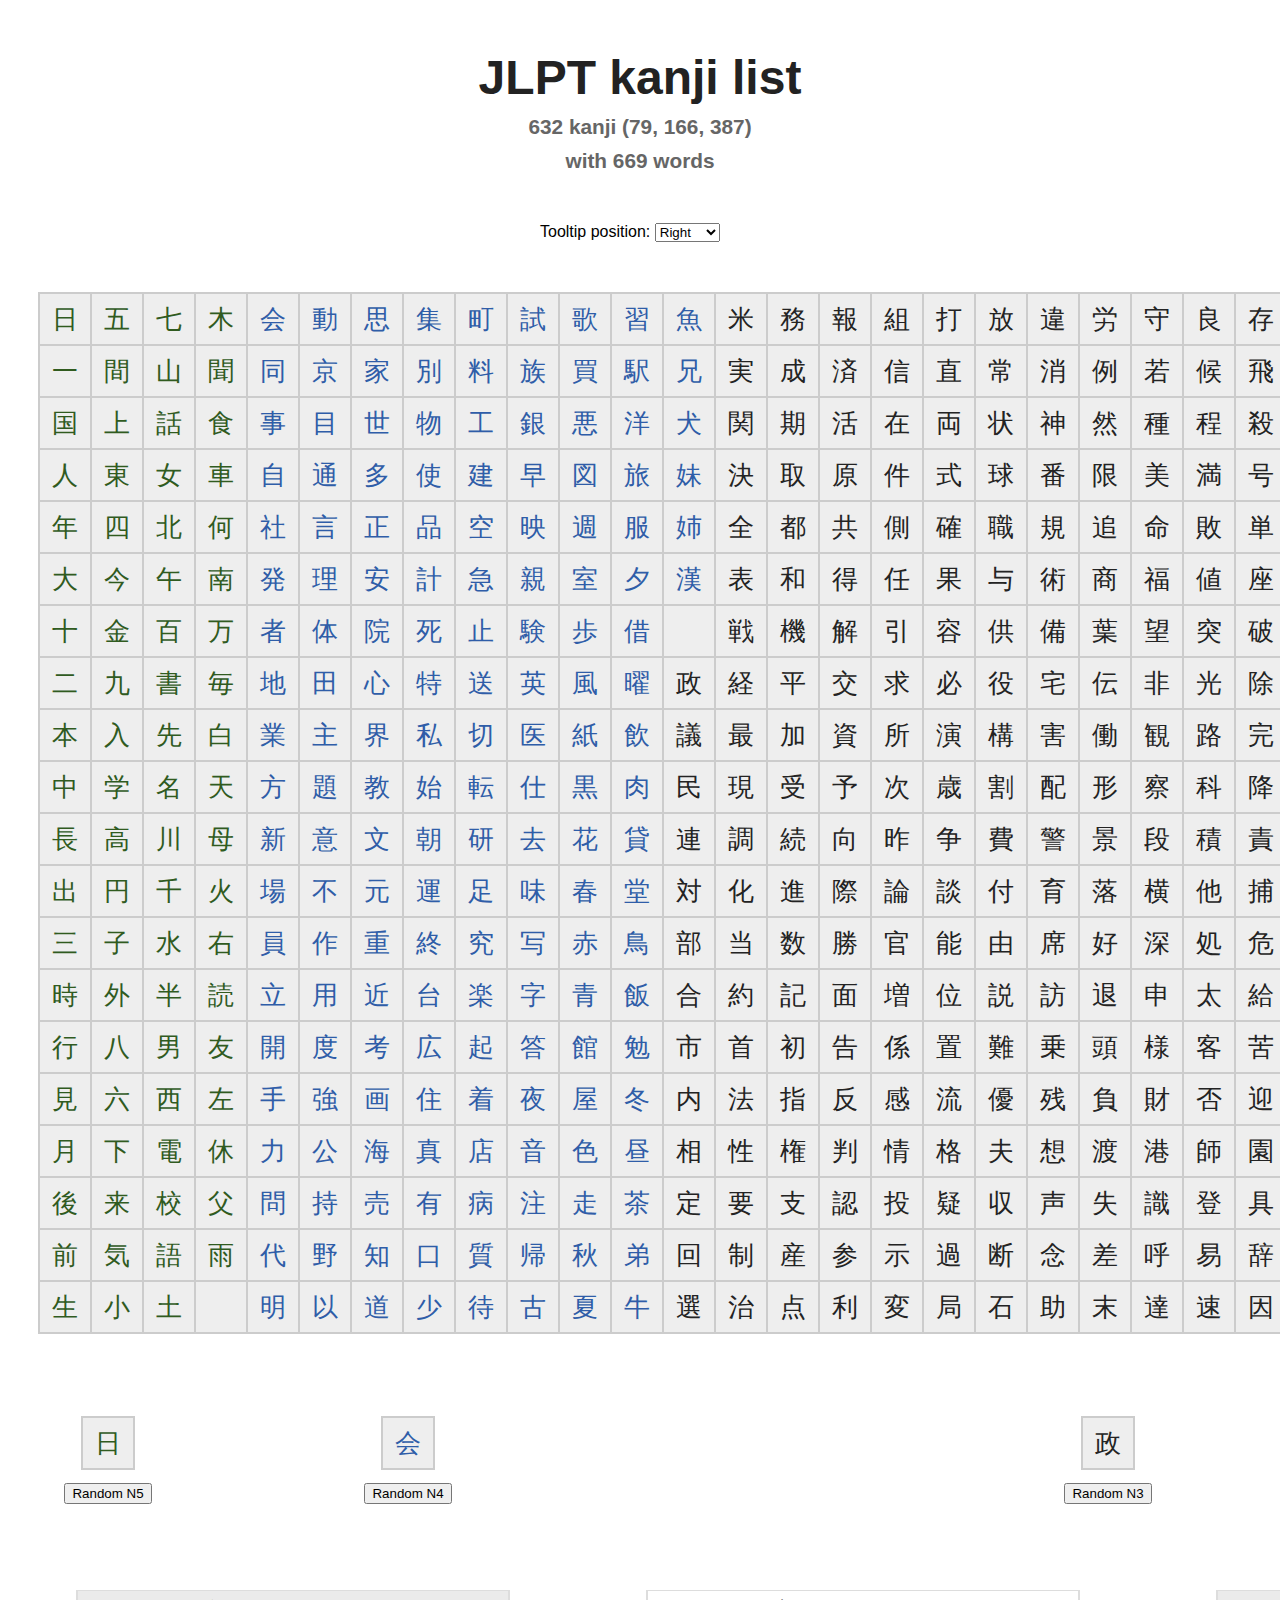
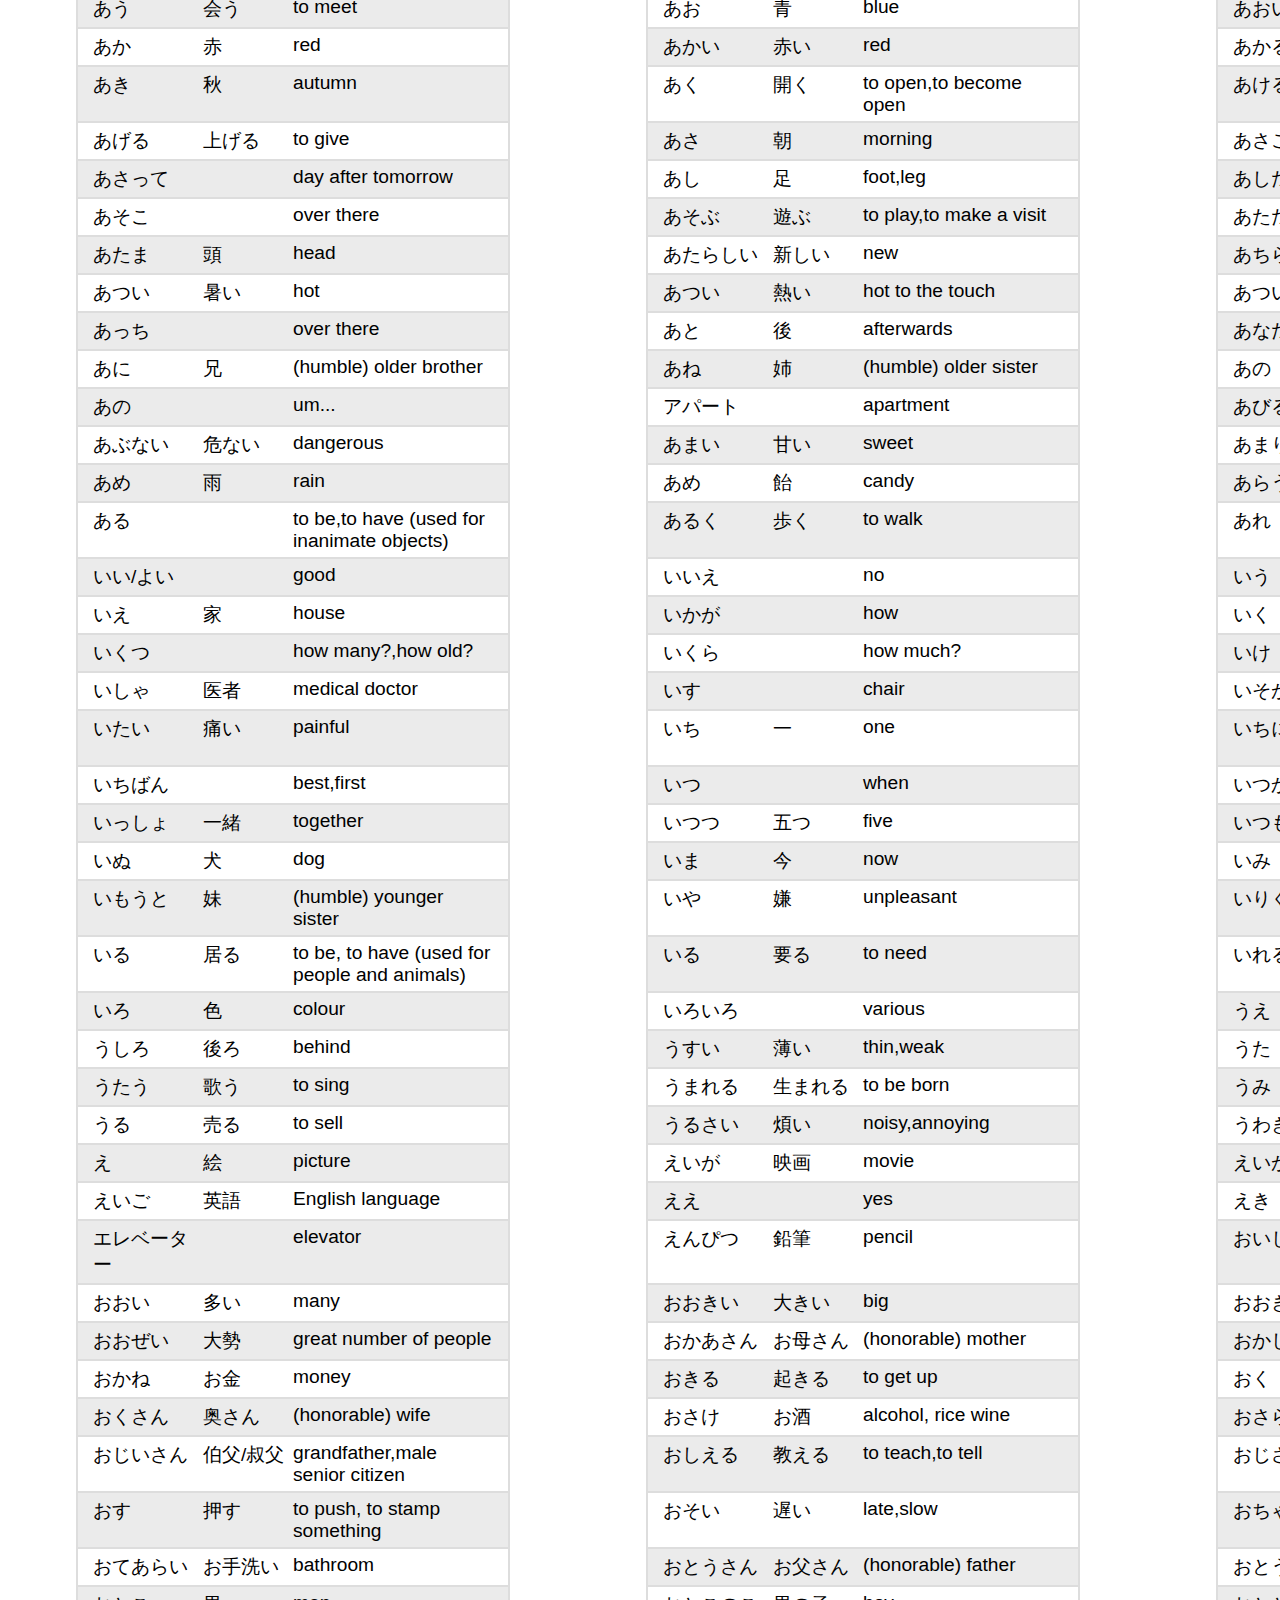
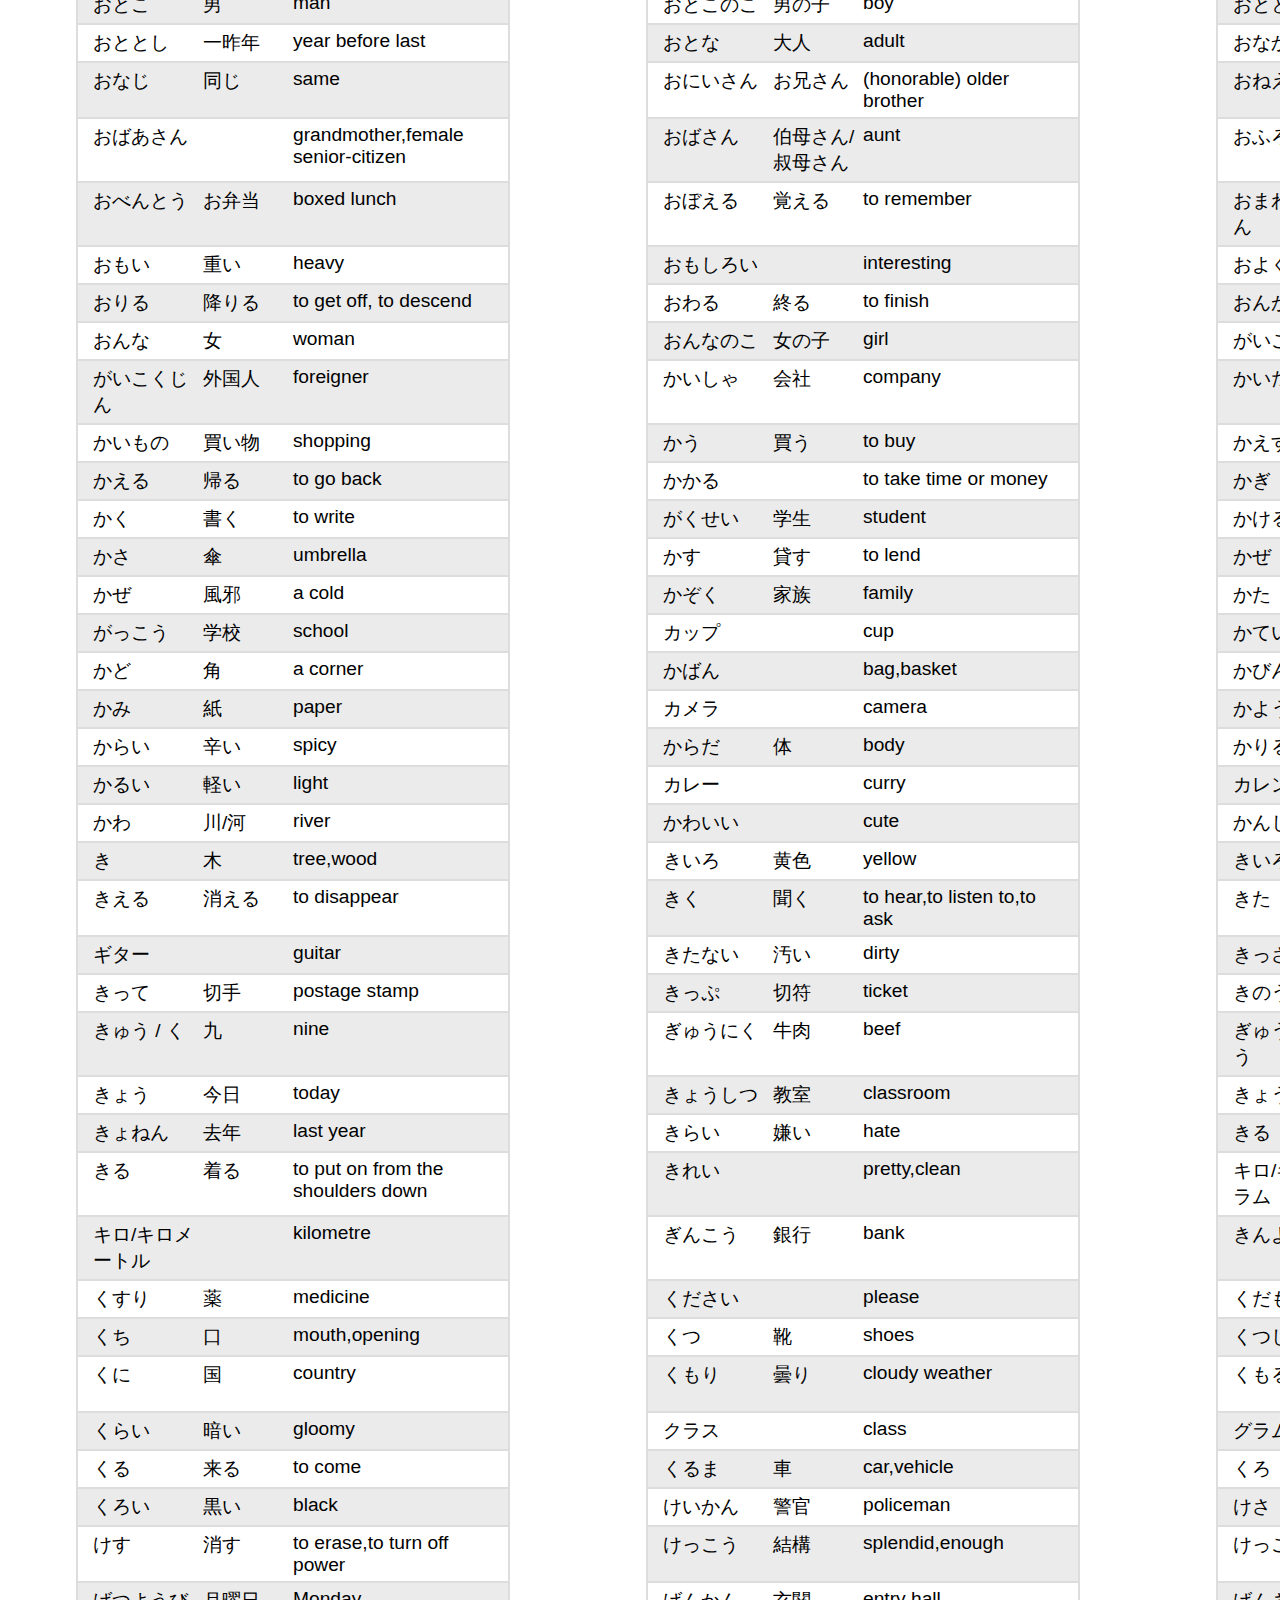
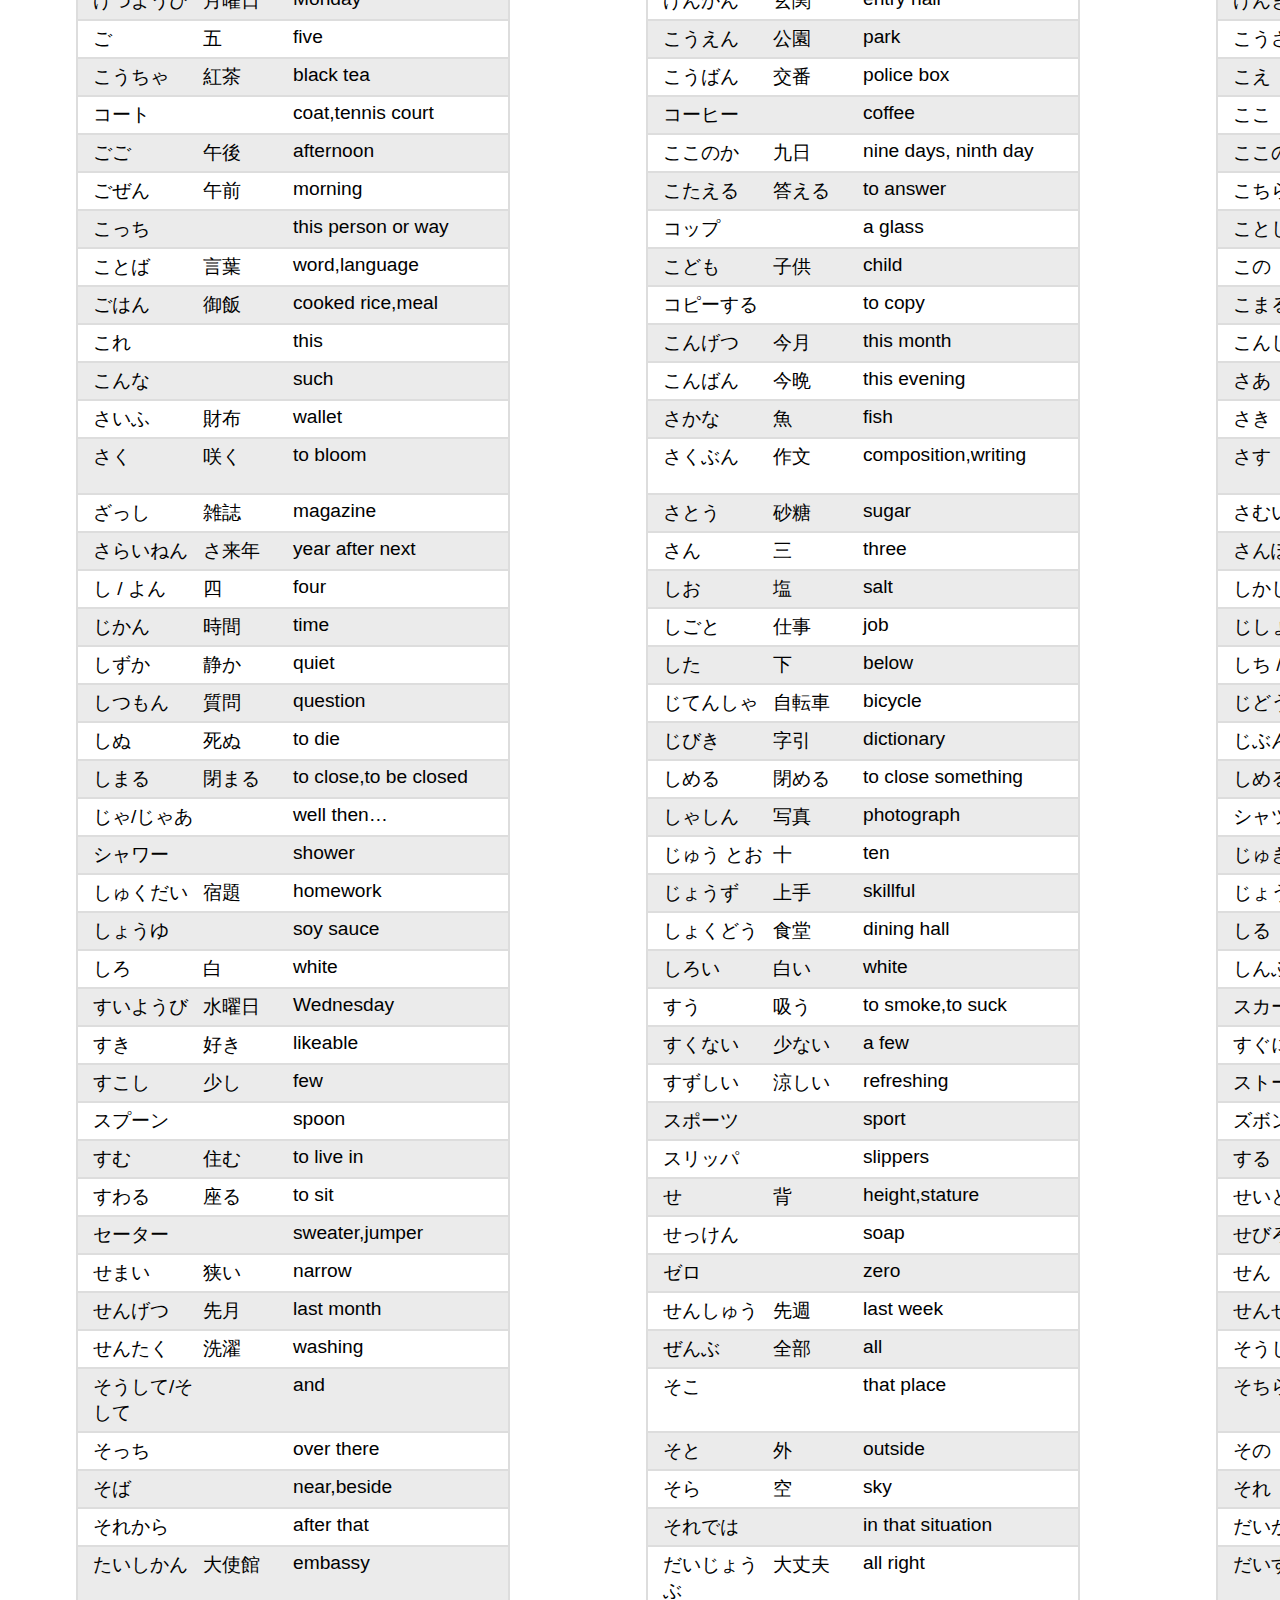
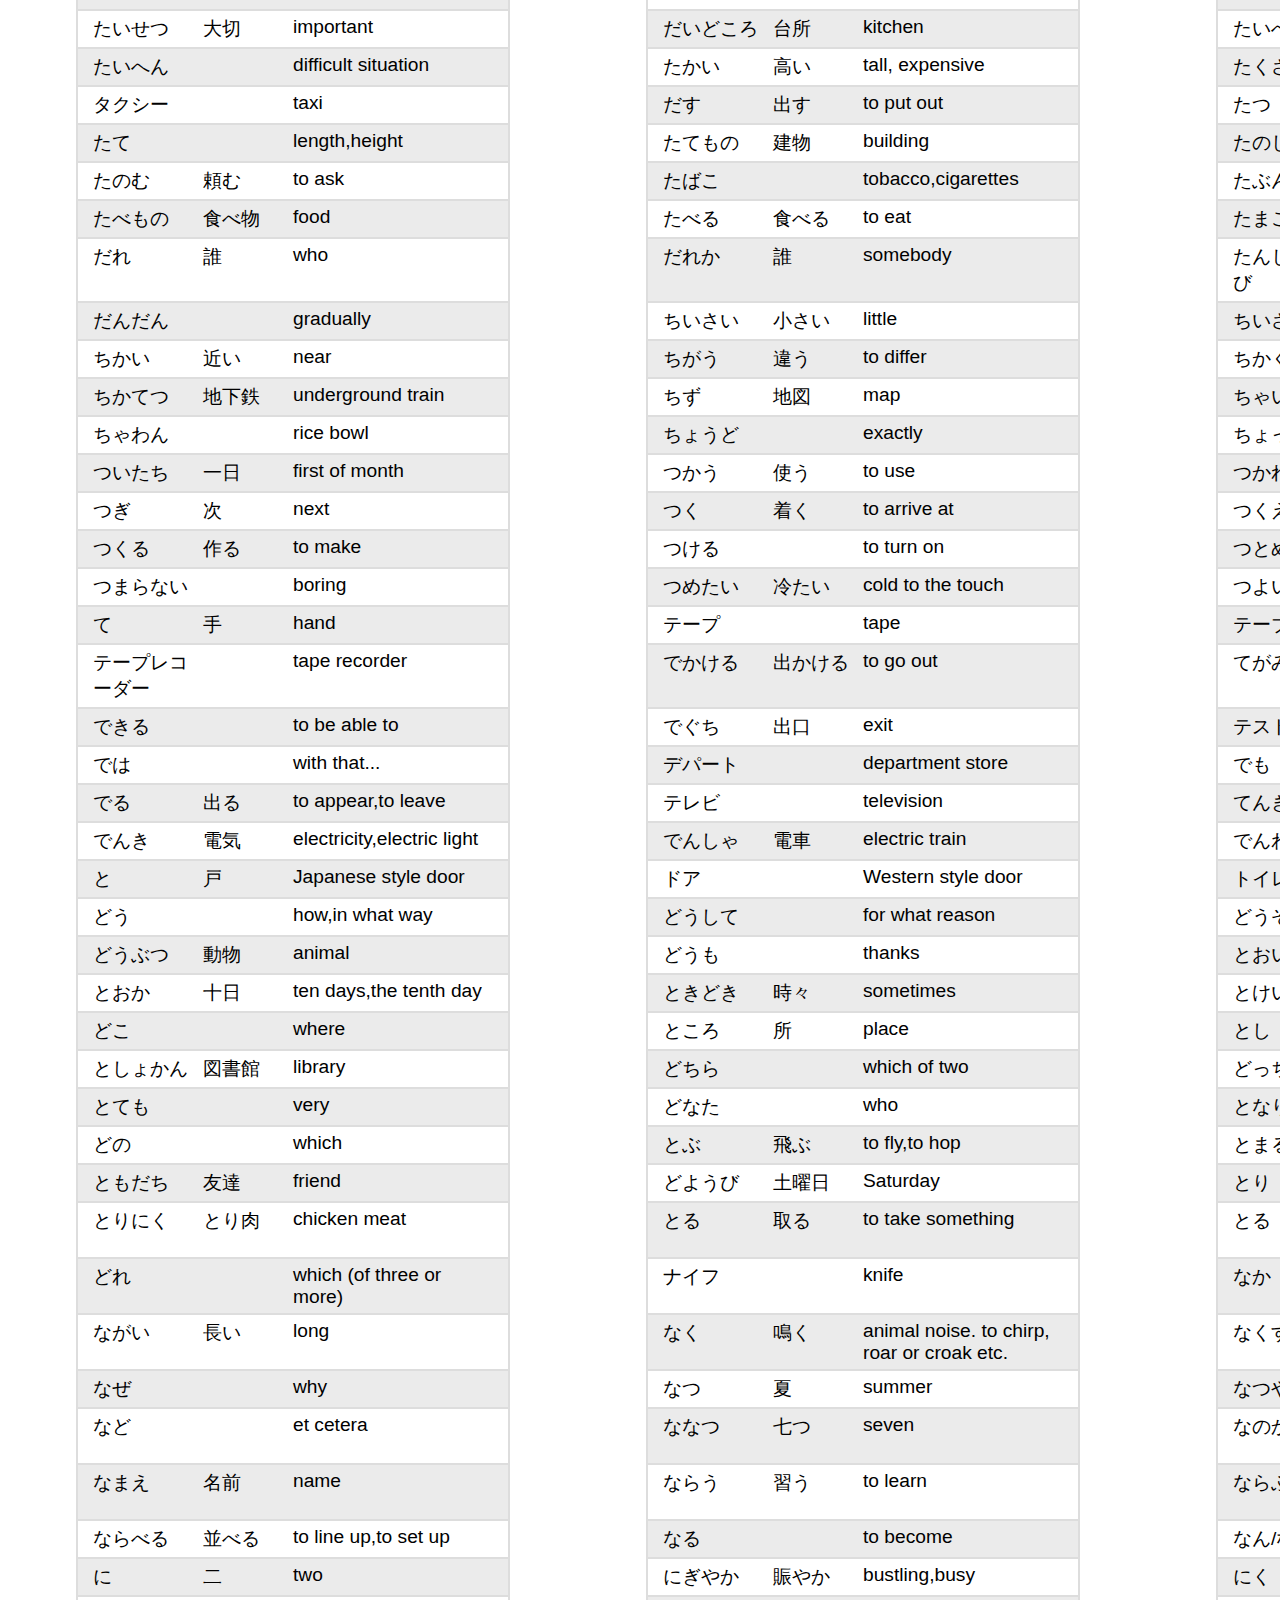
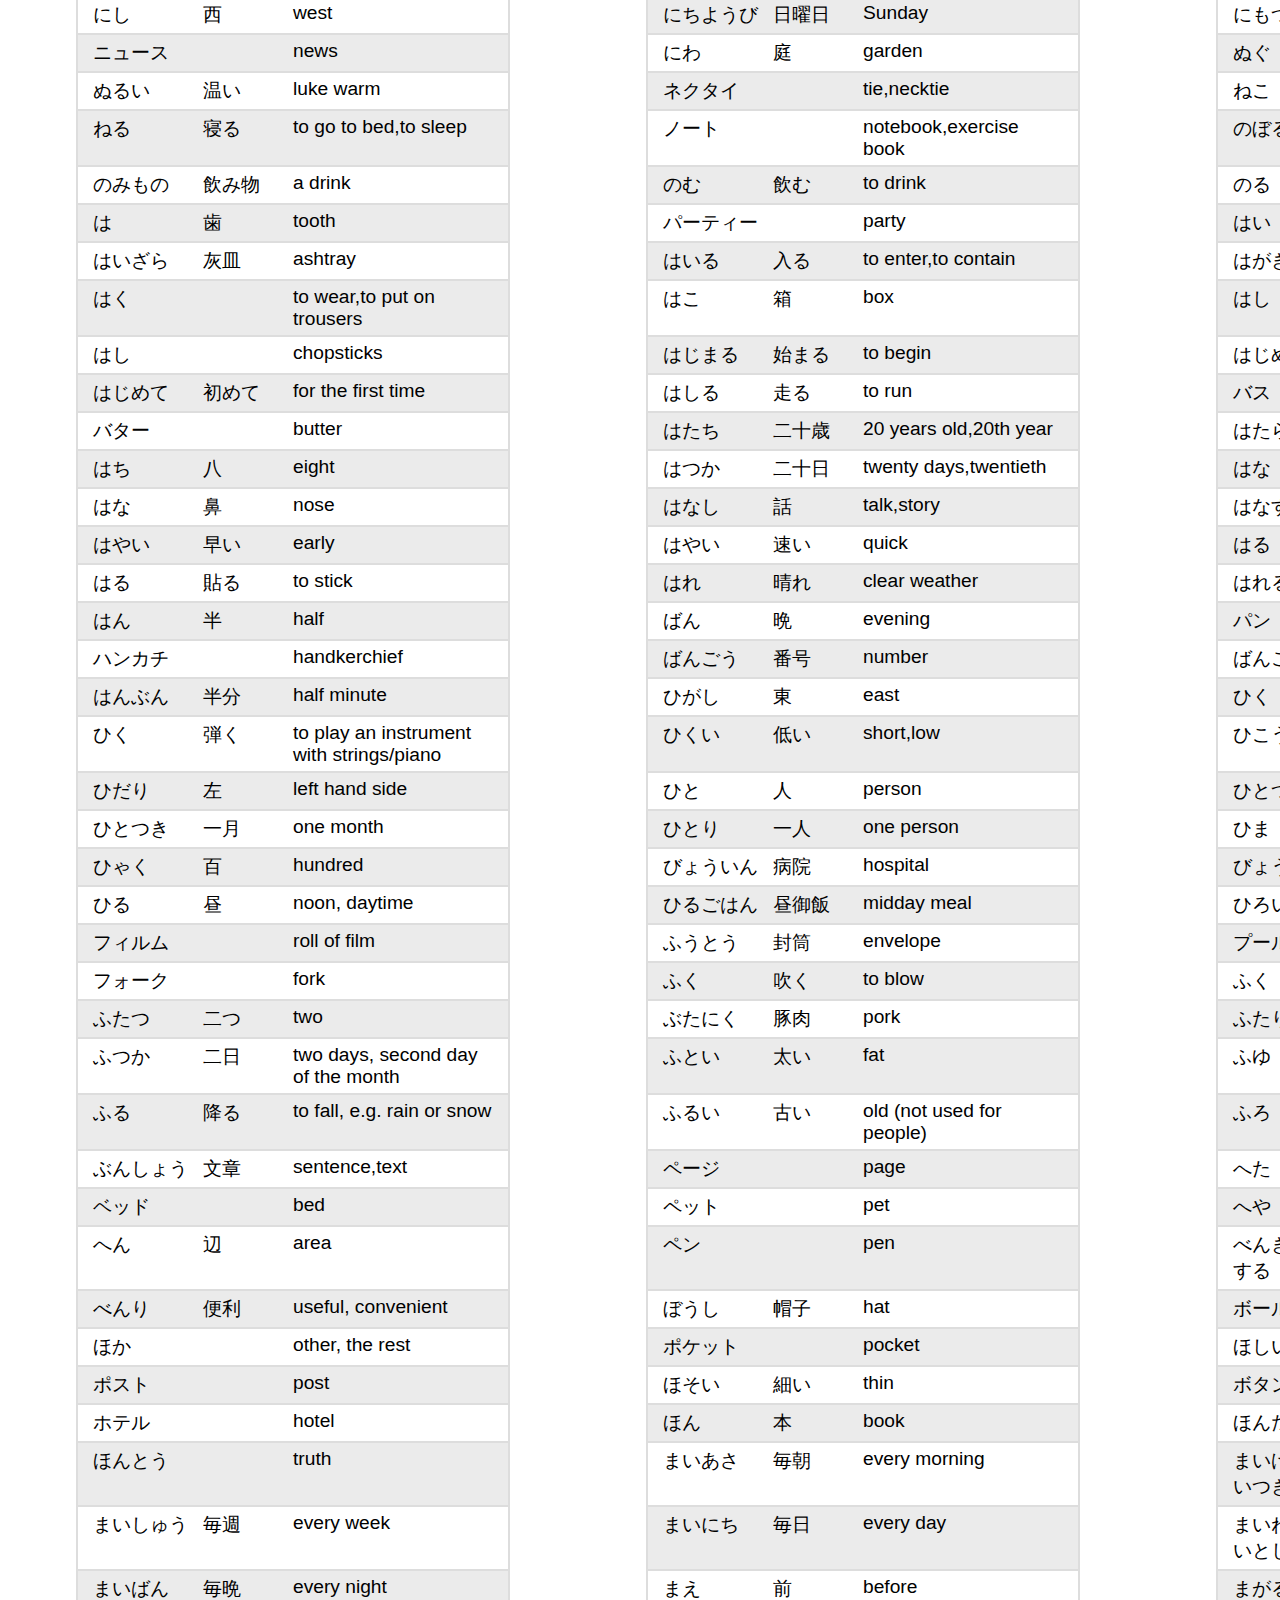
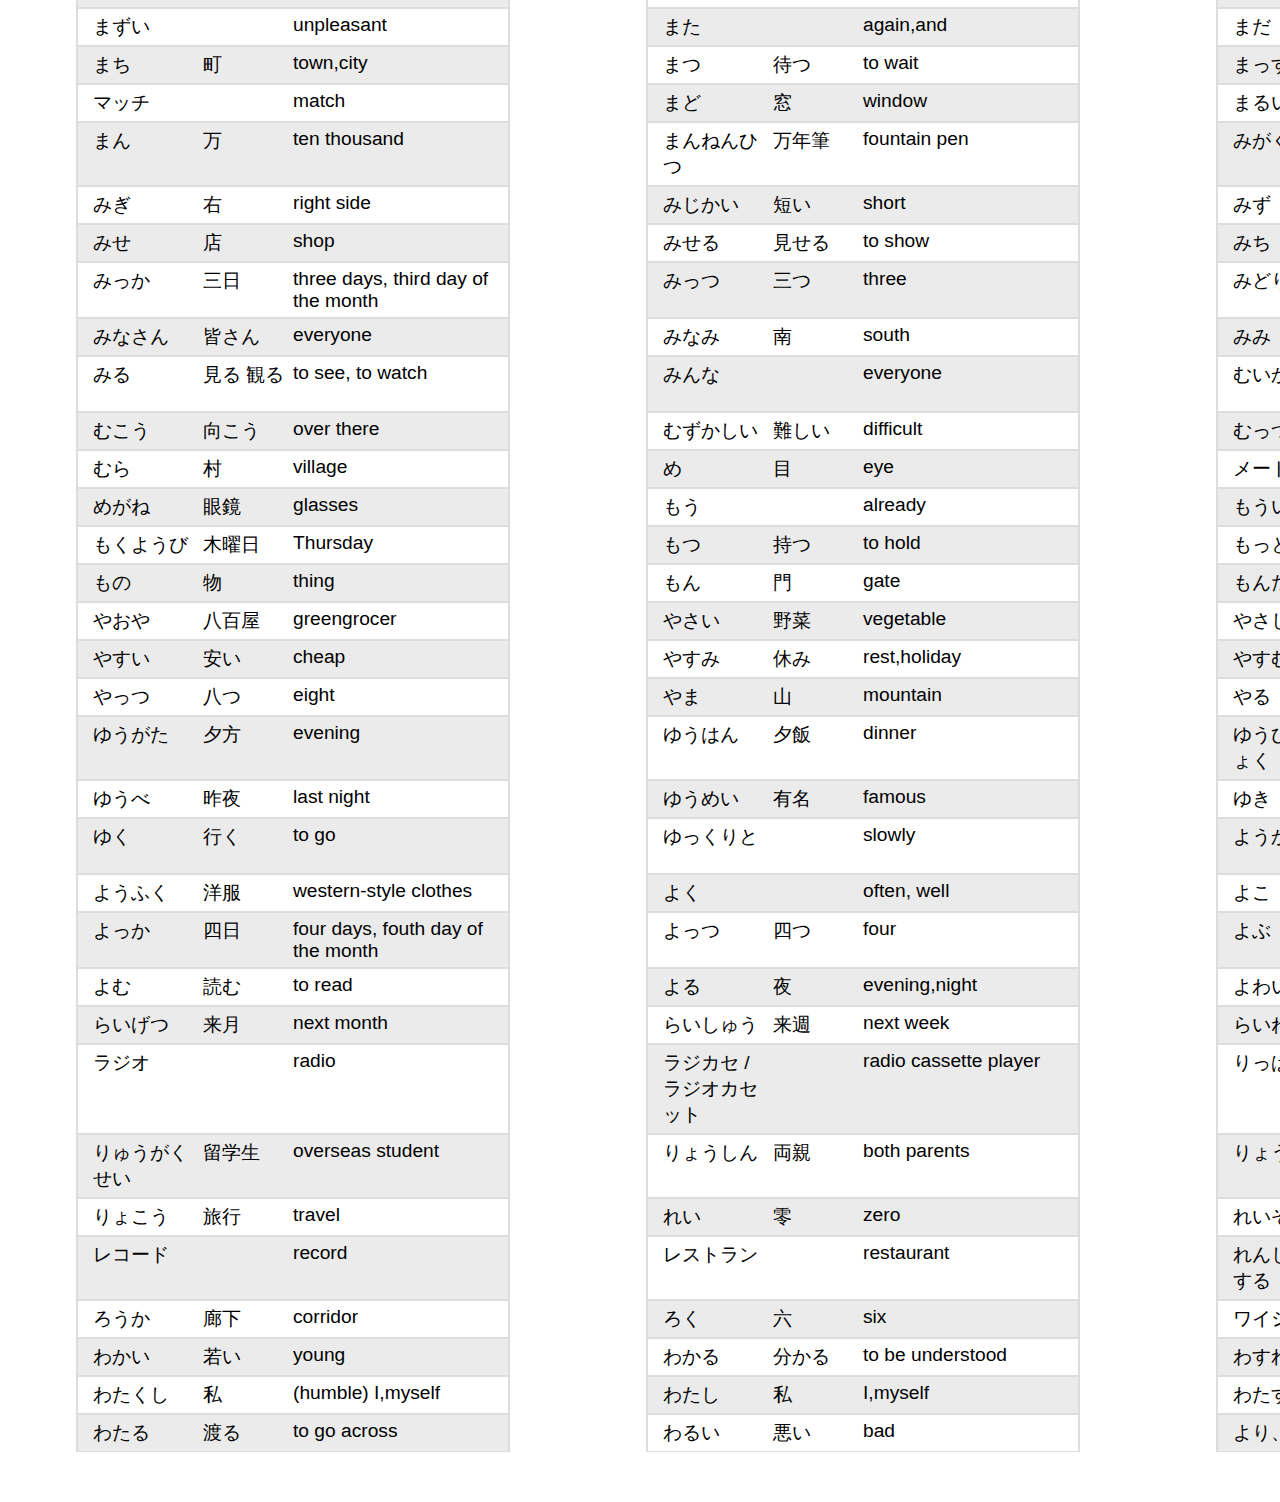
==== commit 97754a3f: "Added random kanji generators" ====
--- a/index.html
+++ b/index.html
@@ -676,6 +676,15 @@
 
 			</div>
 		</div>
+	</div>
+
+	<div id="randoms">
+		<div class="random_bg"><div id="random_n5" class="cell n5">日</div></div>
+		<div class="random_bg"><div id="random_n4" class="cell n4">会</div></div>
+		<div class="random_bg"><div id="random_n3" class="cell n3">政</div></div>
+		<button id="randomize_n5">Random N5</button>
+		<button id="randomize_n4">Random N4</button>
+		<button id="randomize_n3">Random N3</button>
 	</div>
 
 	<div id="vocabulary">
--- a/style.css
+++ b/style.css
@@ -1,7 +1,6 @@
 body
 {
 	font-family: arial;
-	min-height: 1500px;
 }
 
 
@@ -11,6 +10,7 @@
 	text-align: center;
 	margin: 50px auto;
 }
+
 #title h1
 {
 	font-size: 3rem;
@@ -115,12 +115,13 @@
 	display: flex;
 	justify-content: center;
 	align-items: center;
+	margin: auto;
 
 	font-size: 1.6rem;
 	background-color: #eee;
 	/*border-top: 2px #ccc solid;
 	/*border-left: 2px #ccc solid;*/
-	box-sizing: border-box;
+	/*box-sizing: border-box;*/
 
 	width: 50px;
 	height: 50px;
@@ -138,6 +139,30 @@
 	cursor: default; // or pointer
 }
 */
+
+#randoms
+{
+	display: grid;
+	grid-template-columns: 200px 400px 1000px;
+	width: 1600px;
+	height: 100px;
+	margin: 80px auto;
+}
+
+#randoms button
+{
+	margin: auto;
+}
+
+.random_bg
+{
+	margin: auto;
+	width: 50px;
+	height: 50px;
+	padding: 2px;
+	background-color: #ccc;
+	cursor: default;
+}
 
 #vocabulary
 {
@@ -145,7 +170,9 @@
 	width: 1710px;
 	margin: 50px auto;
 	display: grid;
+	grid-template-rows: repeat(2, 1fr);
 	grid-template-columns: repeat(3, 1fr);
+	justify-content: space-between;
 	justify-items: center;
 }
 
@@ -154,8 +181,10 @@
 	width: 400px;
 	padding: 5px 15px;
 	display: grid;
-	grid-template-columns: 1fr 1fr 2fr;
+	grid-template-columns: 110px 90px 200px; /* 1fr 1fr 2fr doesn't work on iOS Safari */
 	border: 1px solid #ddd;
+	border-left: 2px solid #ddd;
+	border-right: 2px solid #ddd;
 }
 
 .wordbox:nth-child(odd)
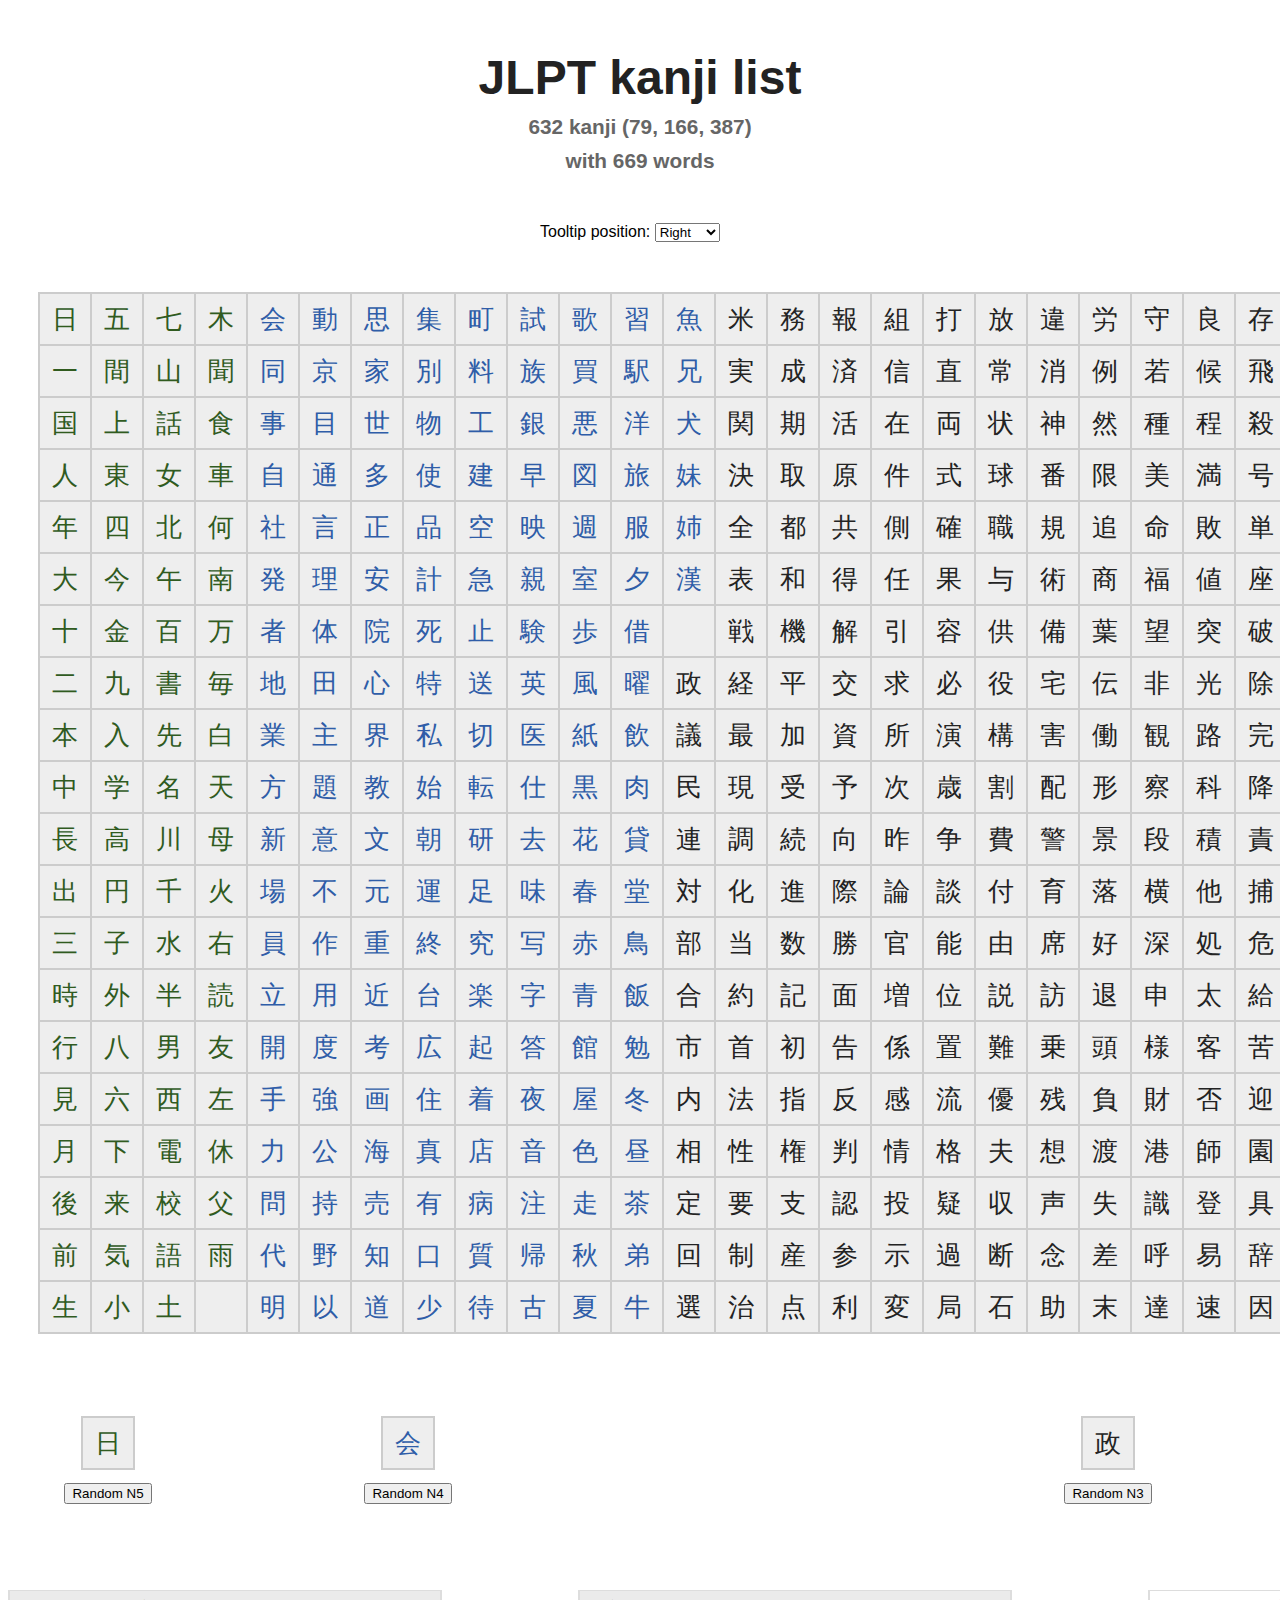
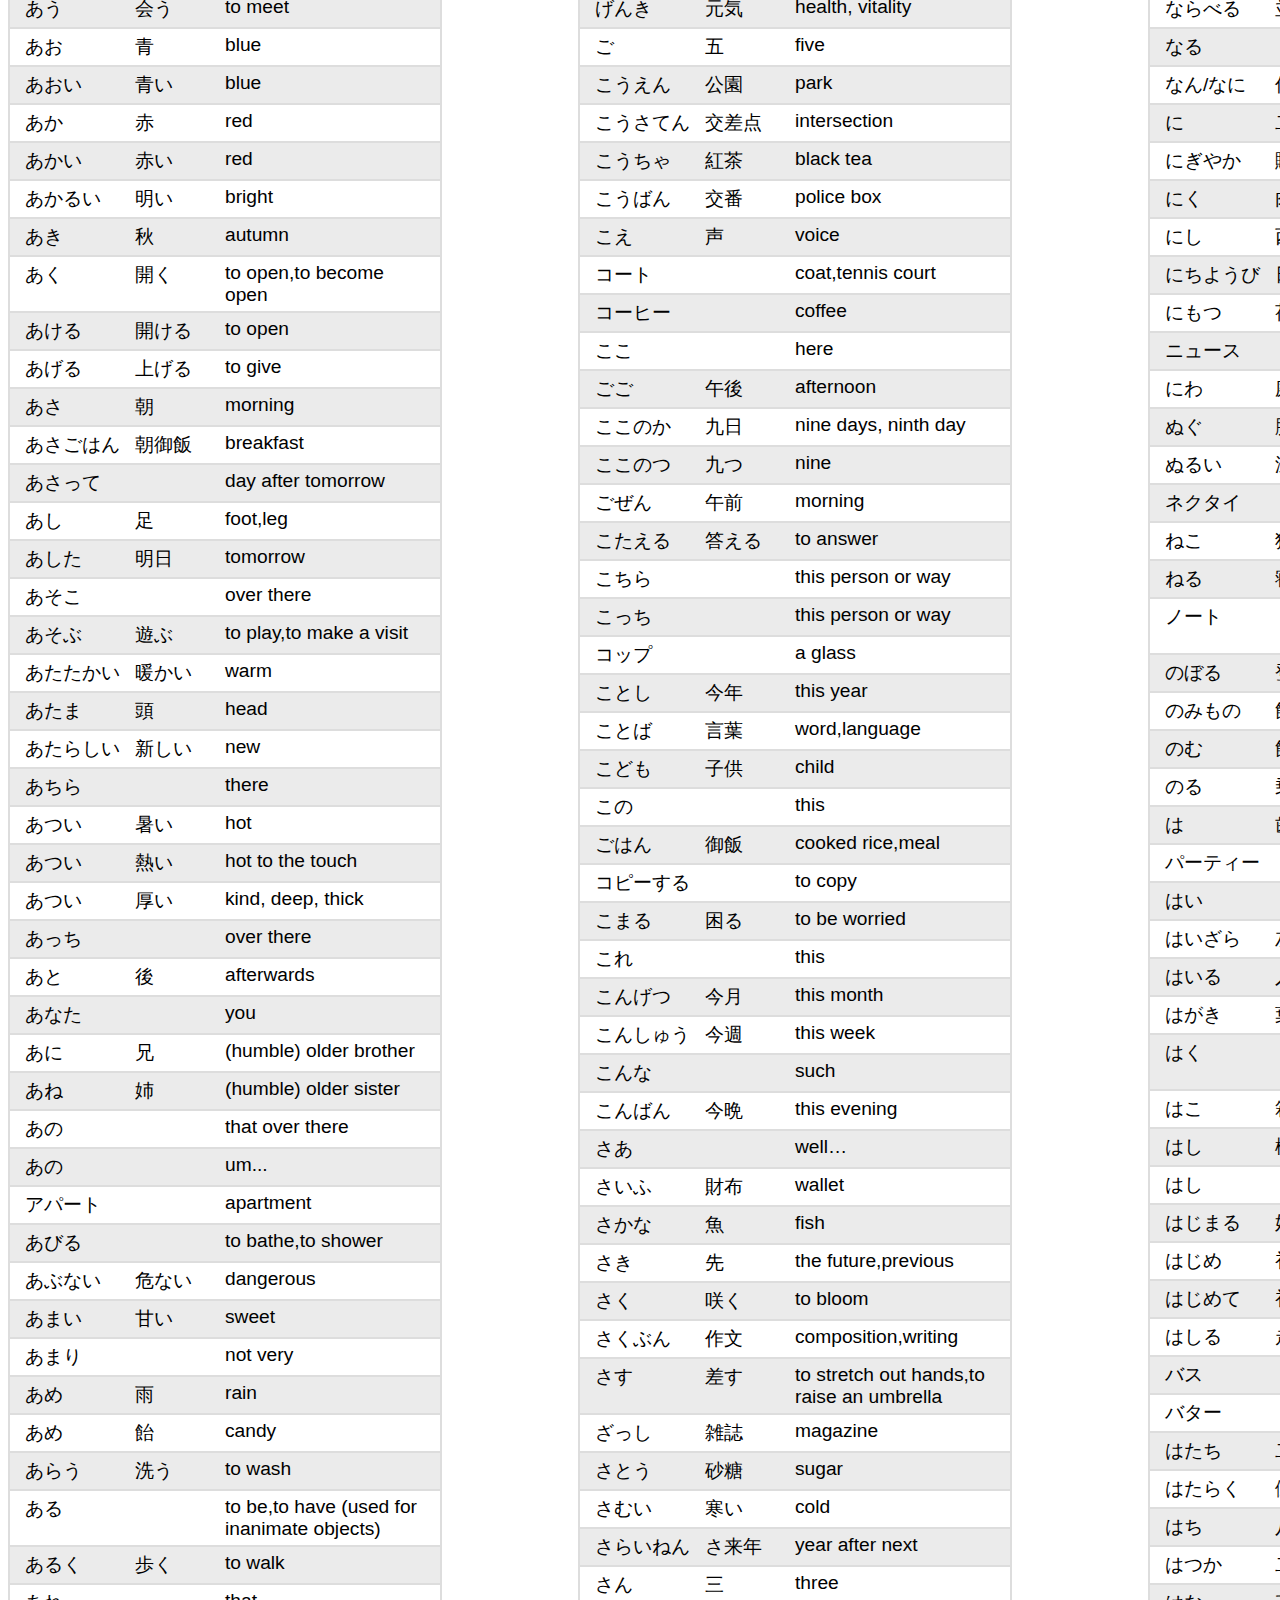
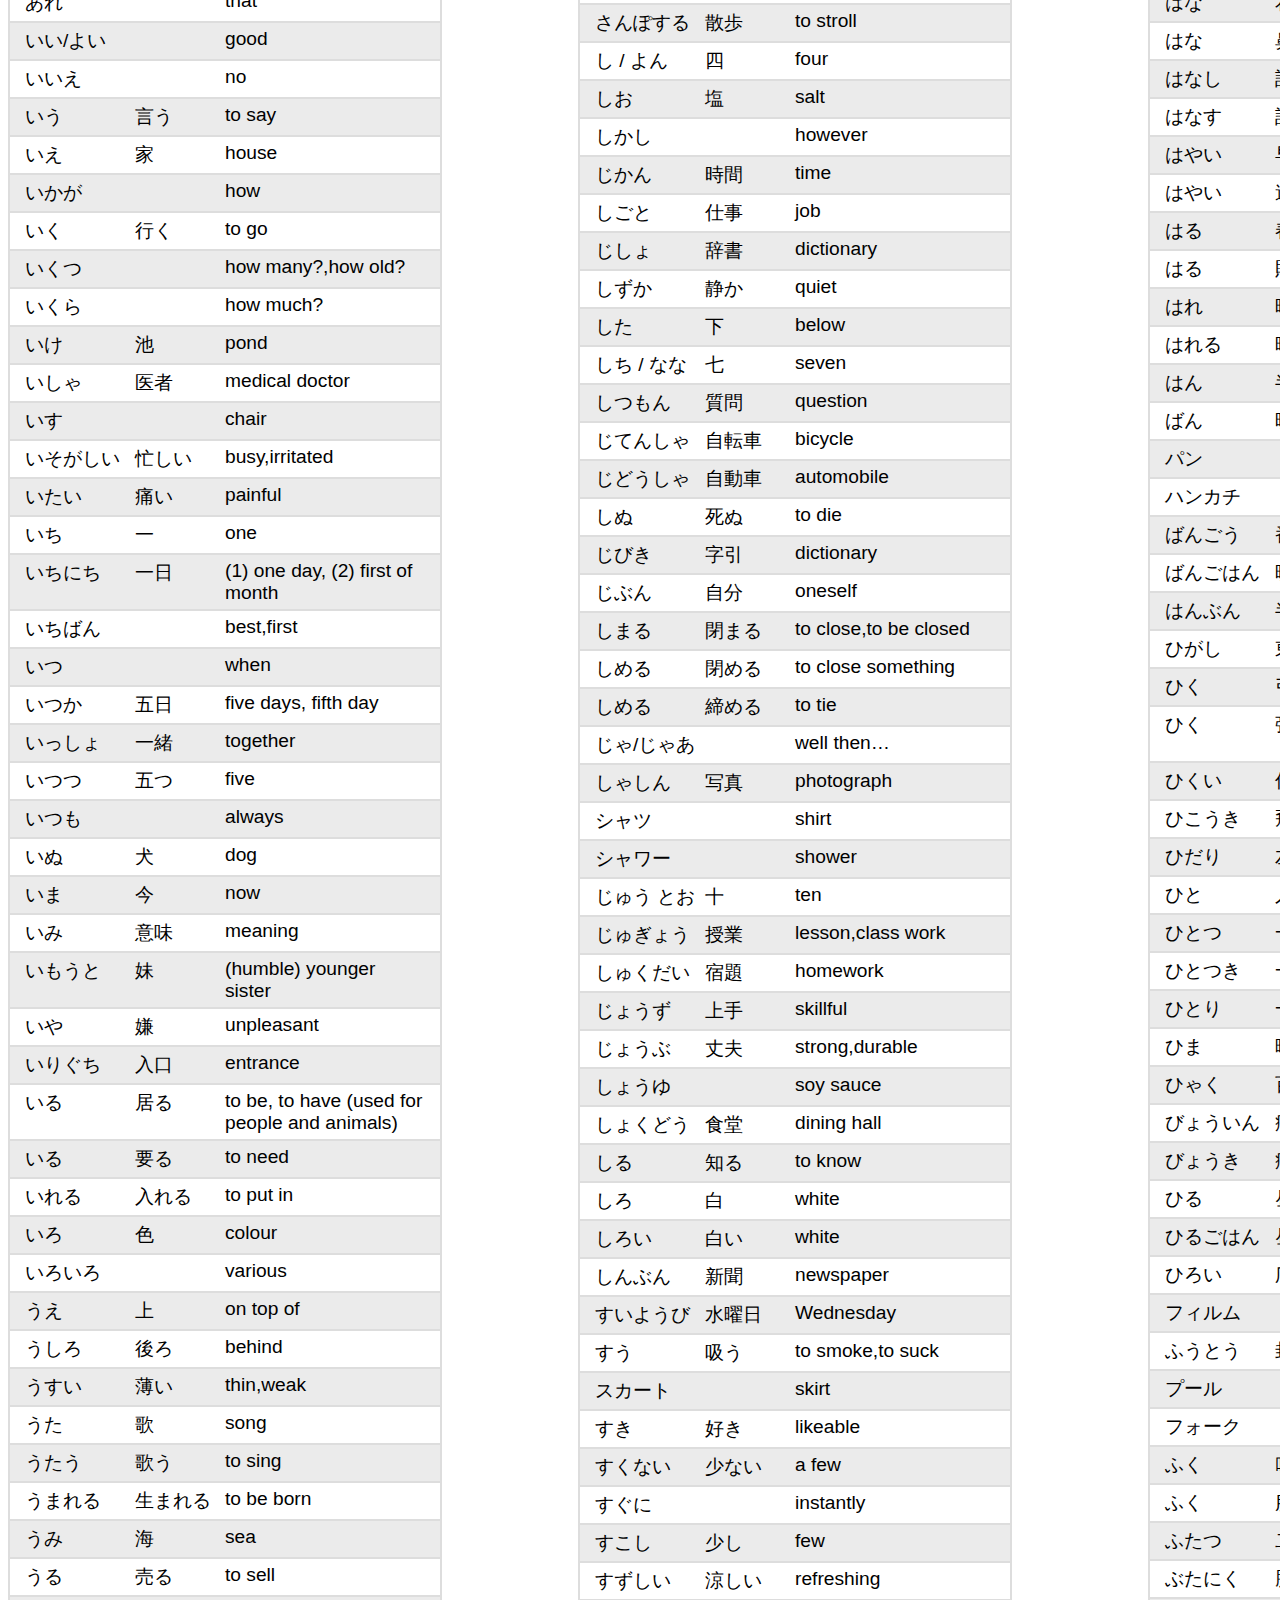
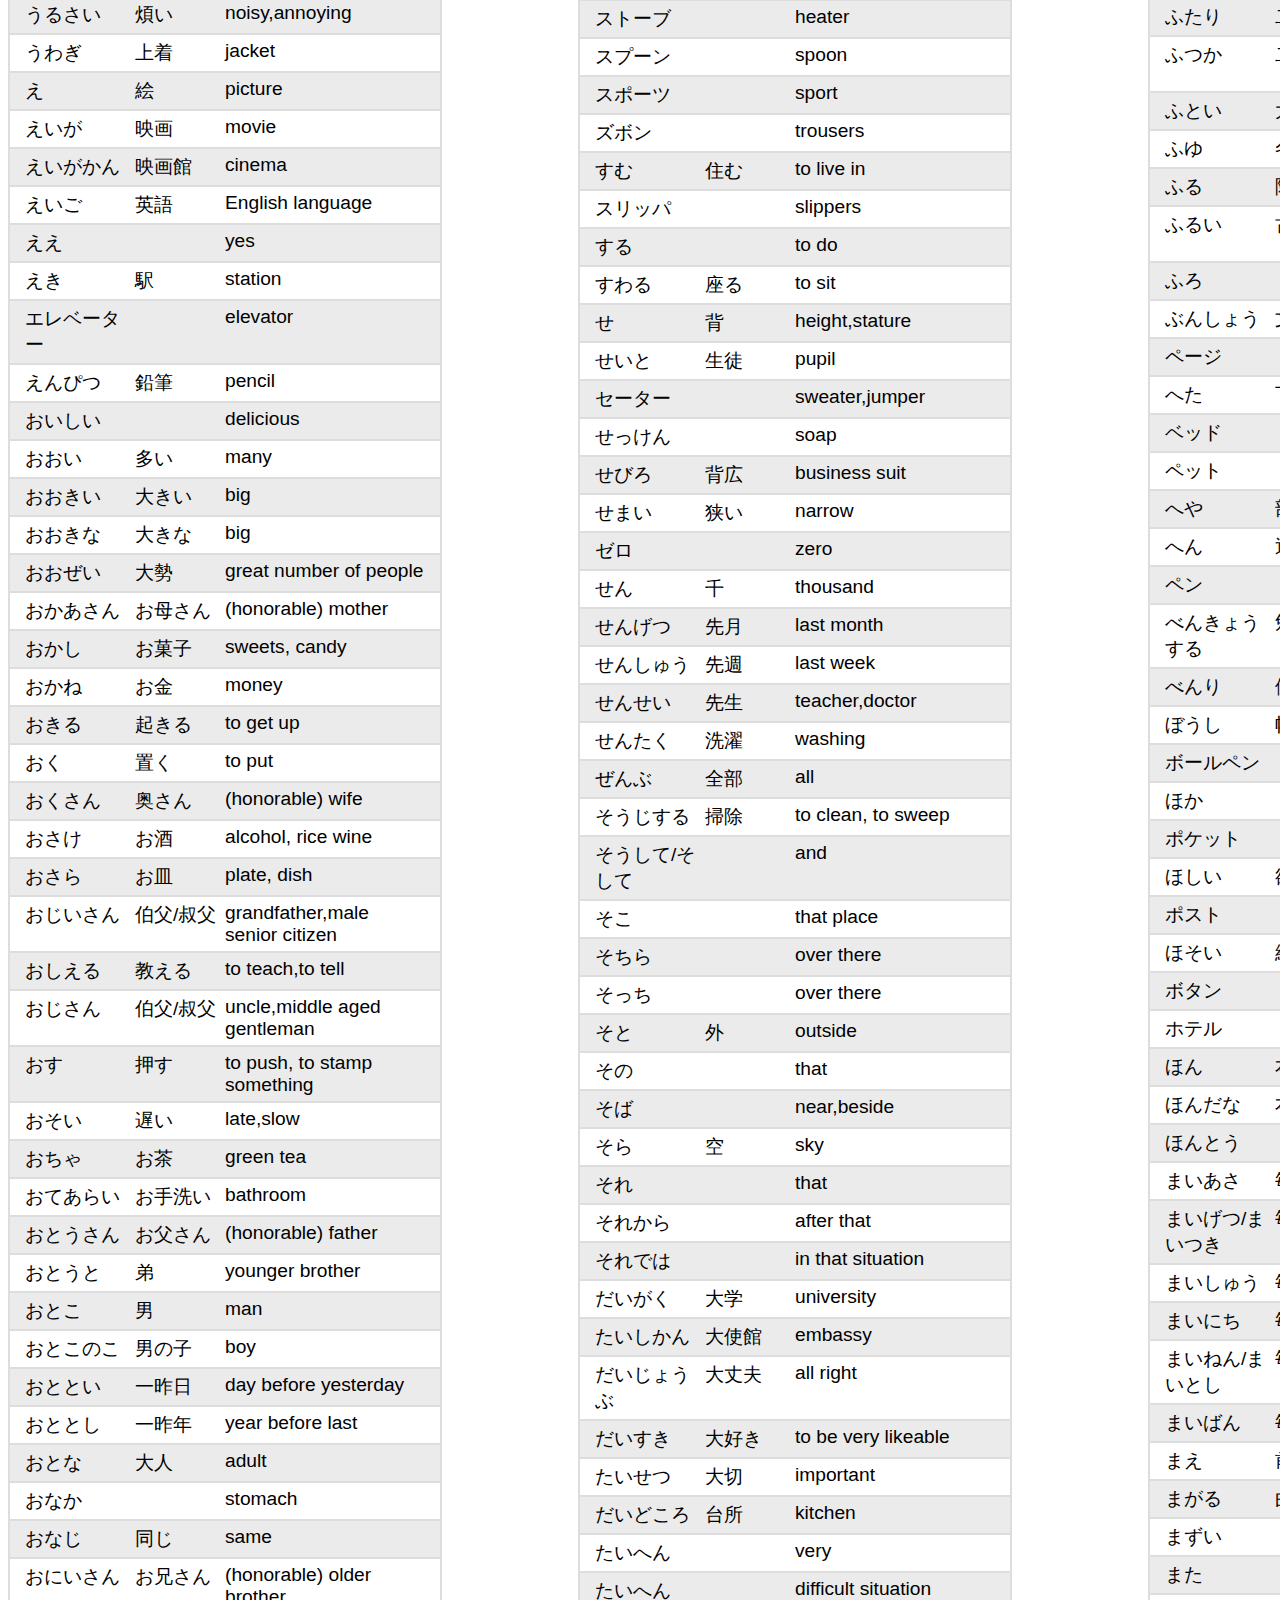
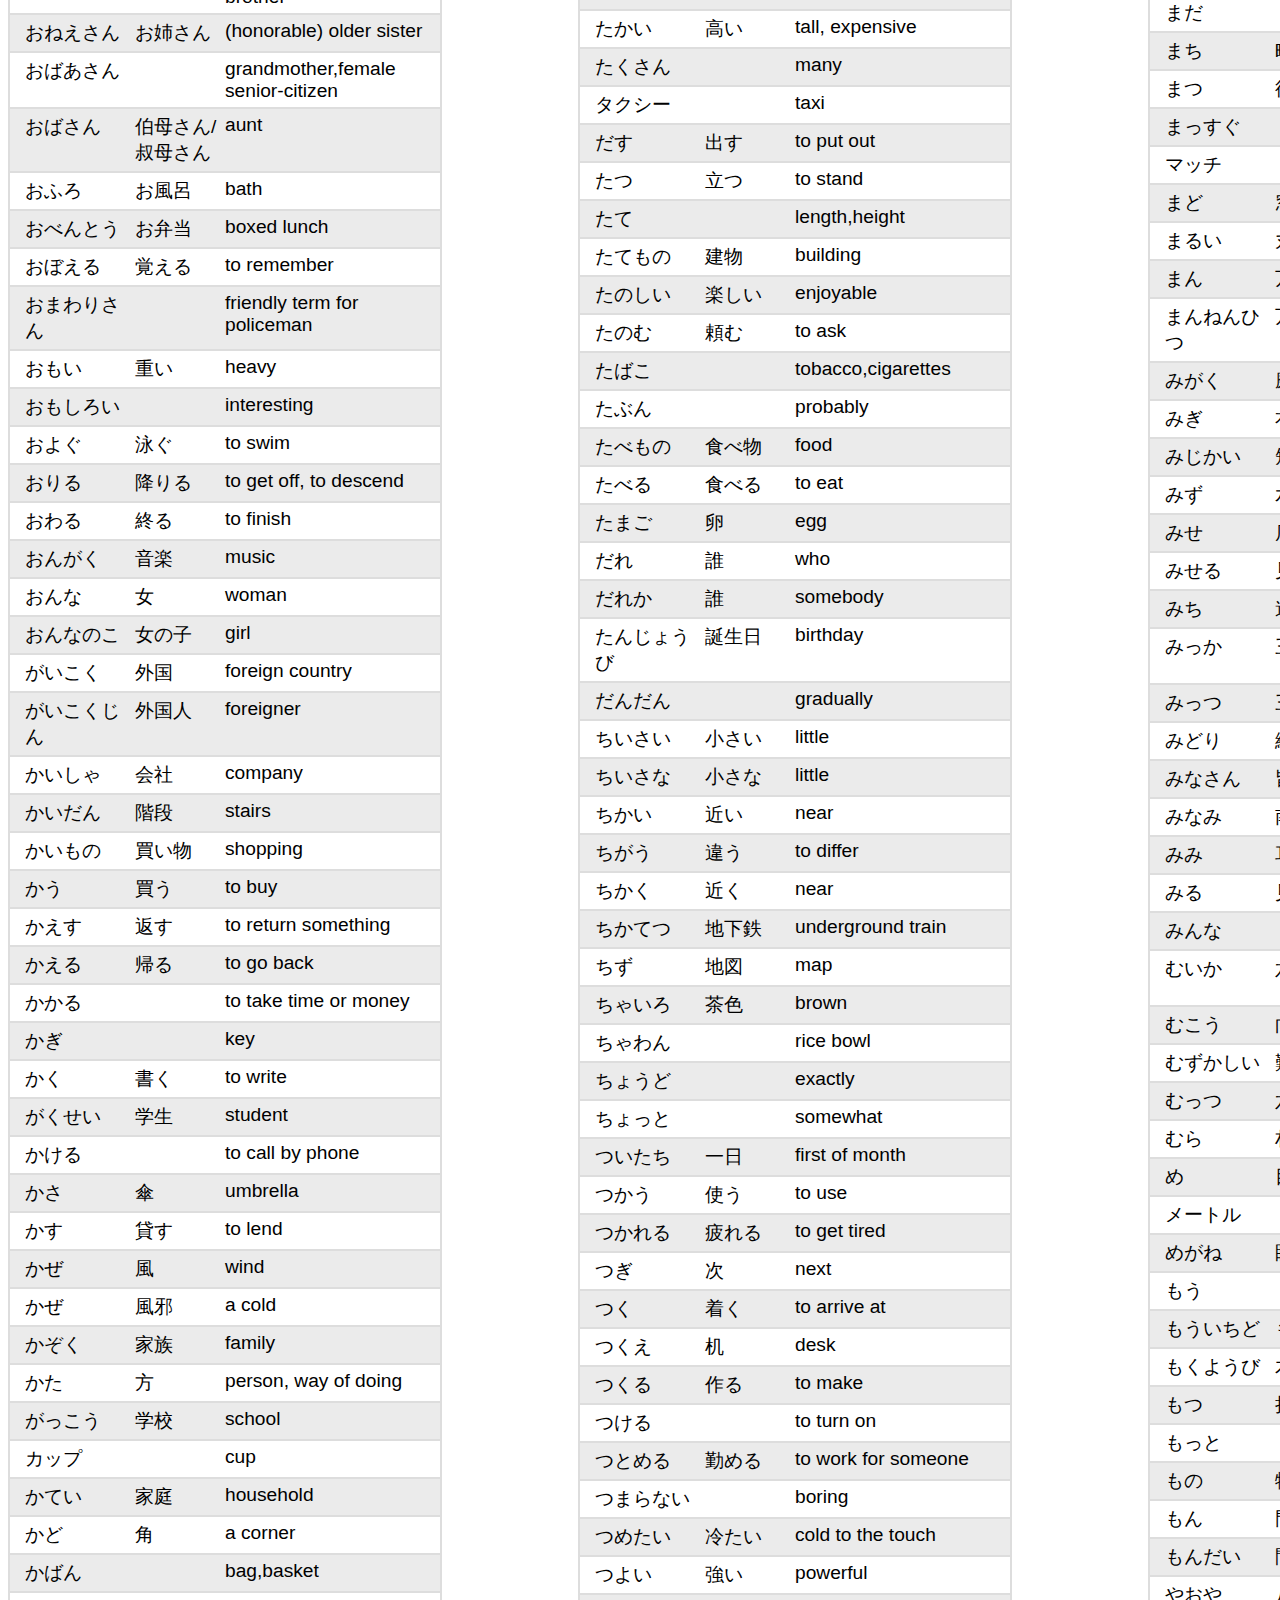
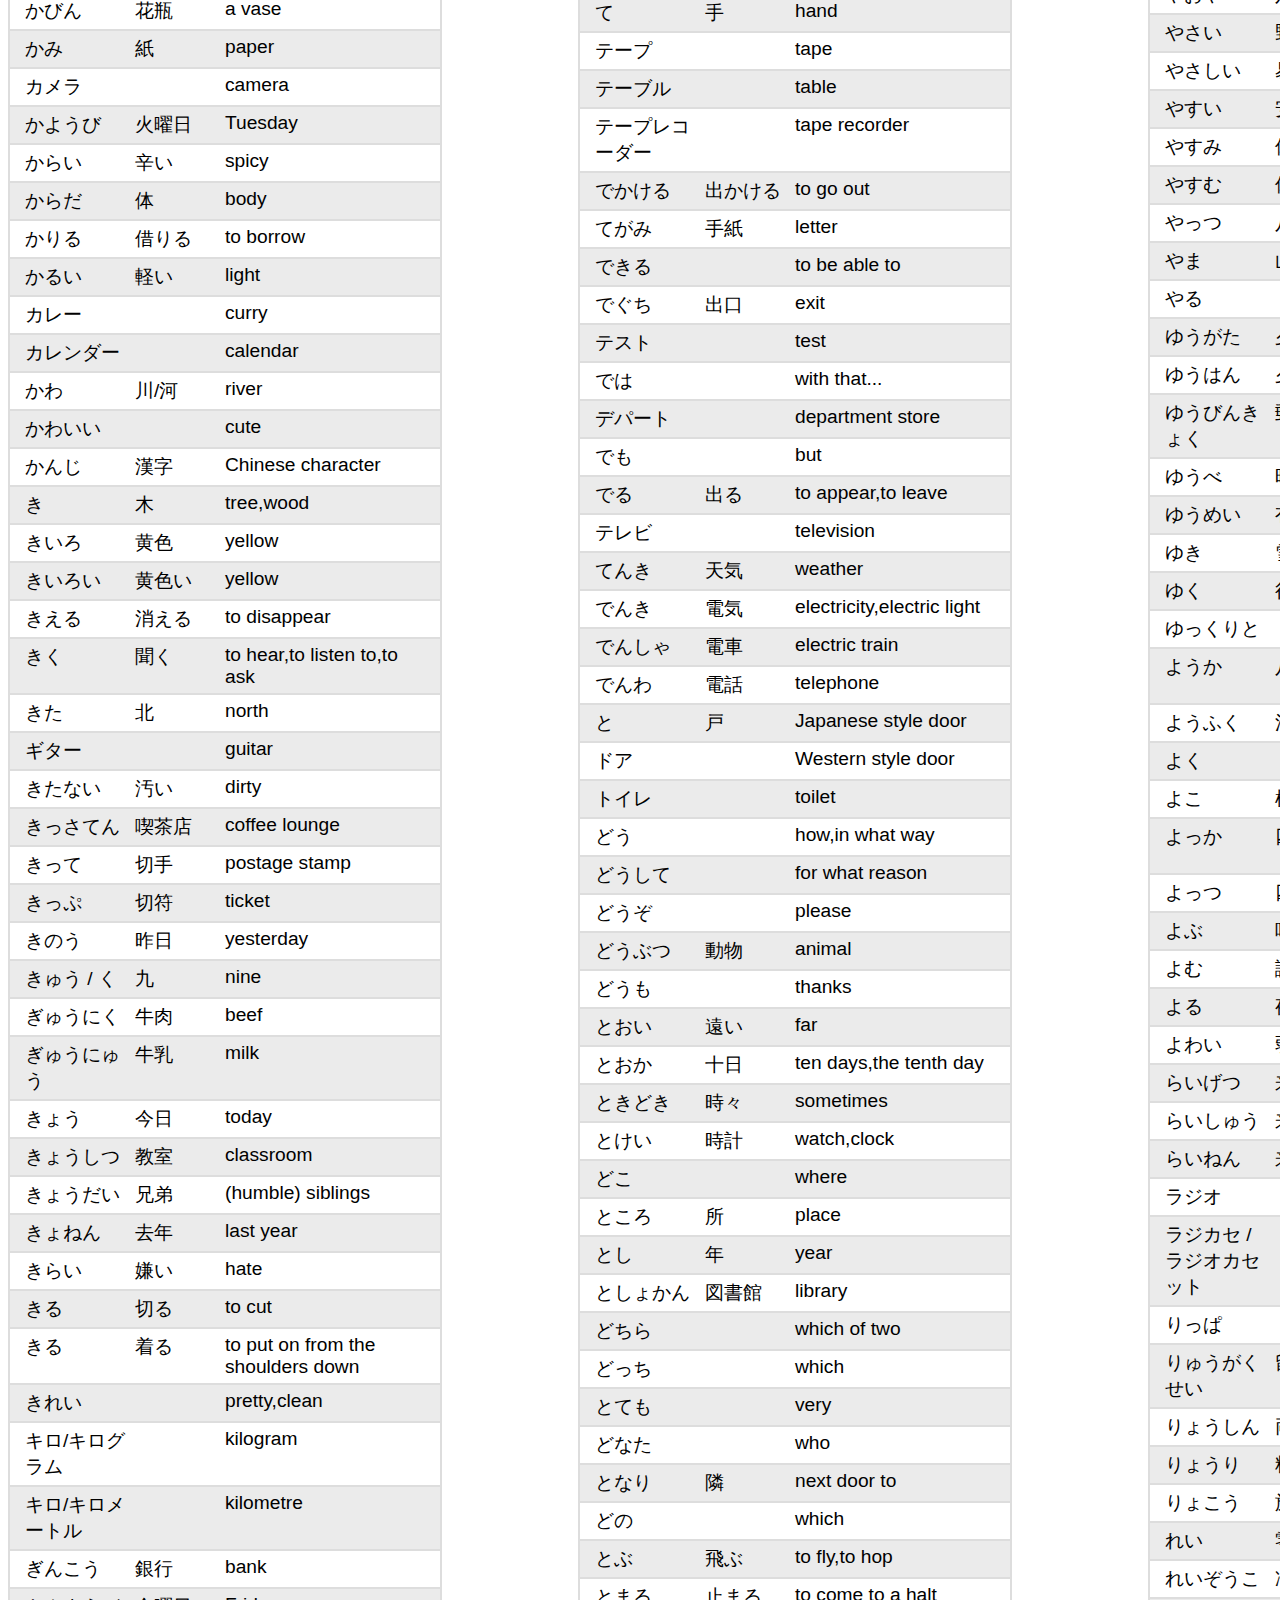
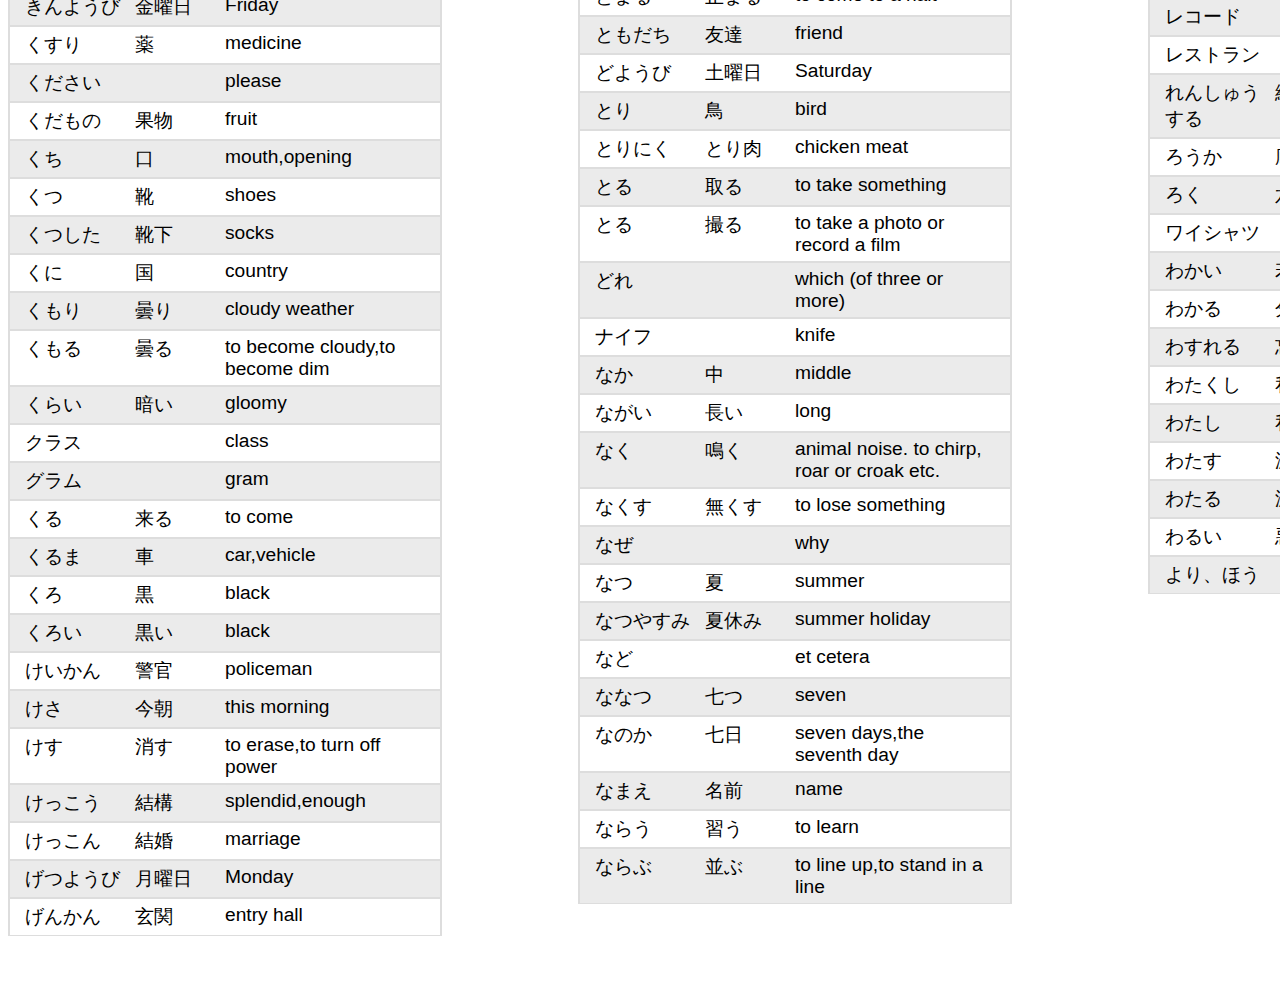
==== commit 8b8cc079: "Vocabulary converted from grid to flex to achieve vertical ordering" ====
--- a/index.html
+++ b/index.html
@@ -15,21 +15,6 @@
 		<h2>632 kanji (79, 166, 387)</h2>
 		<h2>with 669 words</h2>
 	</div>
-<!-- 
-	<div class="centered">
-		<div id="settings">
-			<label>How many kanji?</label>
-			<input id="input_kanji" type="number" placeholder="Max 2200" step="1" min="0" max="2200">
-
-			<label>How many rows?</label>
-			<input id="input_rows" type="number" placeholder="" step="1" min="0" max="500">
-
-			<label>How many columns?</label>
-			<input id="input_cols" type="number" placeholder="" step="1" min="0" max="500">
-		</div>
-		<button class="button_update">Update</button>
-	</div>
--->
 
  	<div class="centered">
 	 	<label>Tooltip position:</label>
@@ -686,6 +671,19 @@
 		<button id="randomize_n4">Random N4</button>
 		<button id="randomize_n3">Random N3</button>
 	</div>
+	
+<!-- 
+	<div id="testgrid">
+		<div class="testbox">1</div>
+		<div class="testbox">2</div>
+		<div class="testbox">3</div>
+		<div class="testbox">4</div>
+		<div class="testbox">5</div>
+		<div class="testbox">6</div>
+		<div class="testbox">7</div>
+		<div class="testbox">8</div>
+	</div>
+ -->
 
 	<div id="vocabulary">
 		
--- a/style.css
+++ b/style.css
@@ -168,11 +168,19 @@
 {
 	font-size: 1.2rem;
 	width: 1710px;
+	height: 8950px;
 	margin: 50px auto;
-	display: grid;
-	grid-template-rows: repeat(2, 1fr);
+	display: flex;
+	flex-direction: column;
+	flex-wrap: wrap;
+
 	grid-template-columns: repeat(3, 1fr);
-	justify-content: space-between;
+	/*grid-template-columns: repeat(3, 1fr);*/
+	/*grid-template-rows: repeat(223, 1fr);*/
+	/*grid-auto-flow: column;*/
+
+	justify-content: flex-start;
+	/*justify-content: space-between;*/
 	justify-items: center;
 }
 
@@ -209,3 +217,31 @@
 	left: 500px;
 	padding: 10px;
 }
+
+
+
+/*
+#testgrid
+{
+	display: grid;
+	grid-template-columns: repeat(2, 1fr);
+	grid-template-rows: repeat(4, 1fr);
+
+	width: 100px;
+	grid-auto-flow: column;
+
+	justify-items: center;
+	align-items: center;
+}
+*/
+
+/*
+.testbox
+{
+	width: 300px;
+	height: 20px;
+	padding: 10px;
+	margin: 10px;
+	background: teal;
+}
+*/
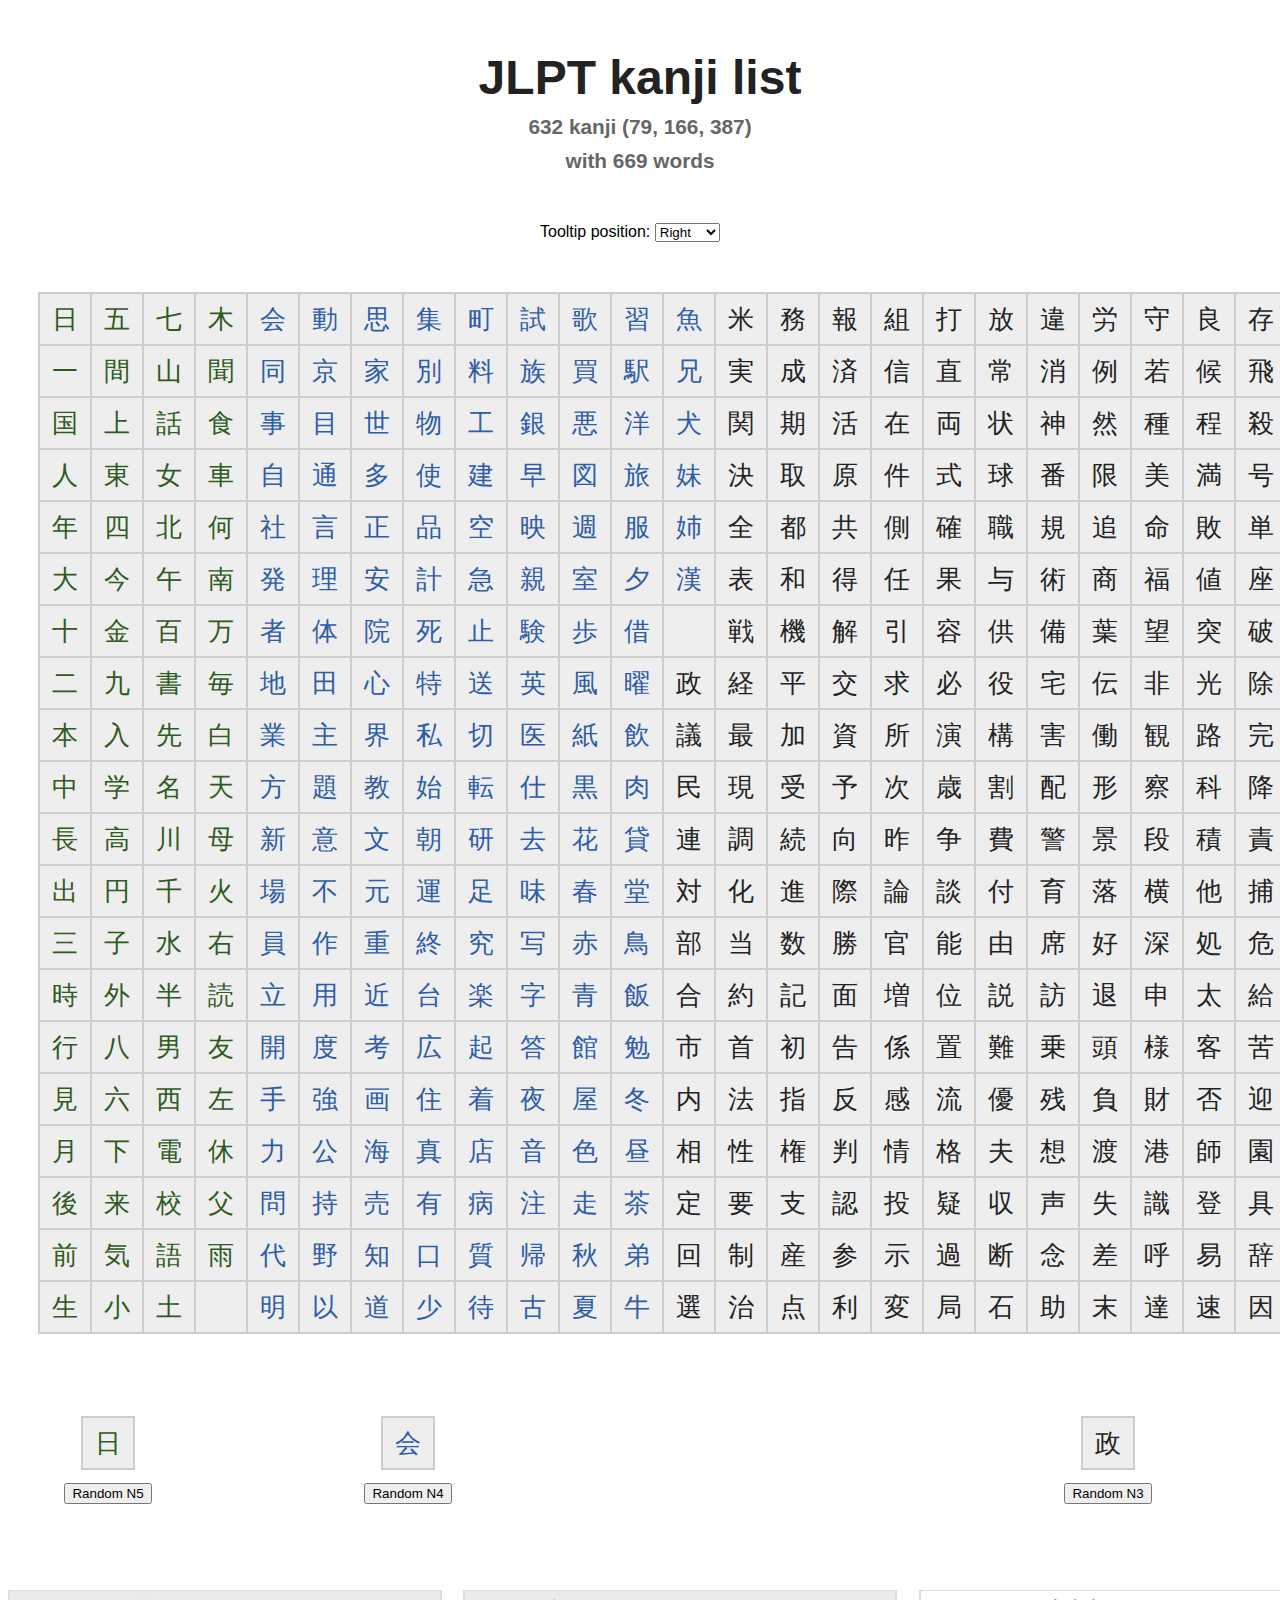
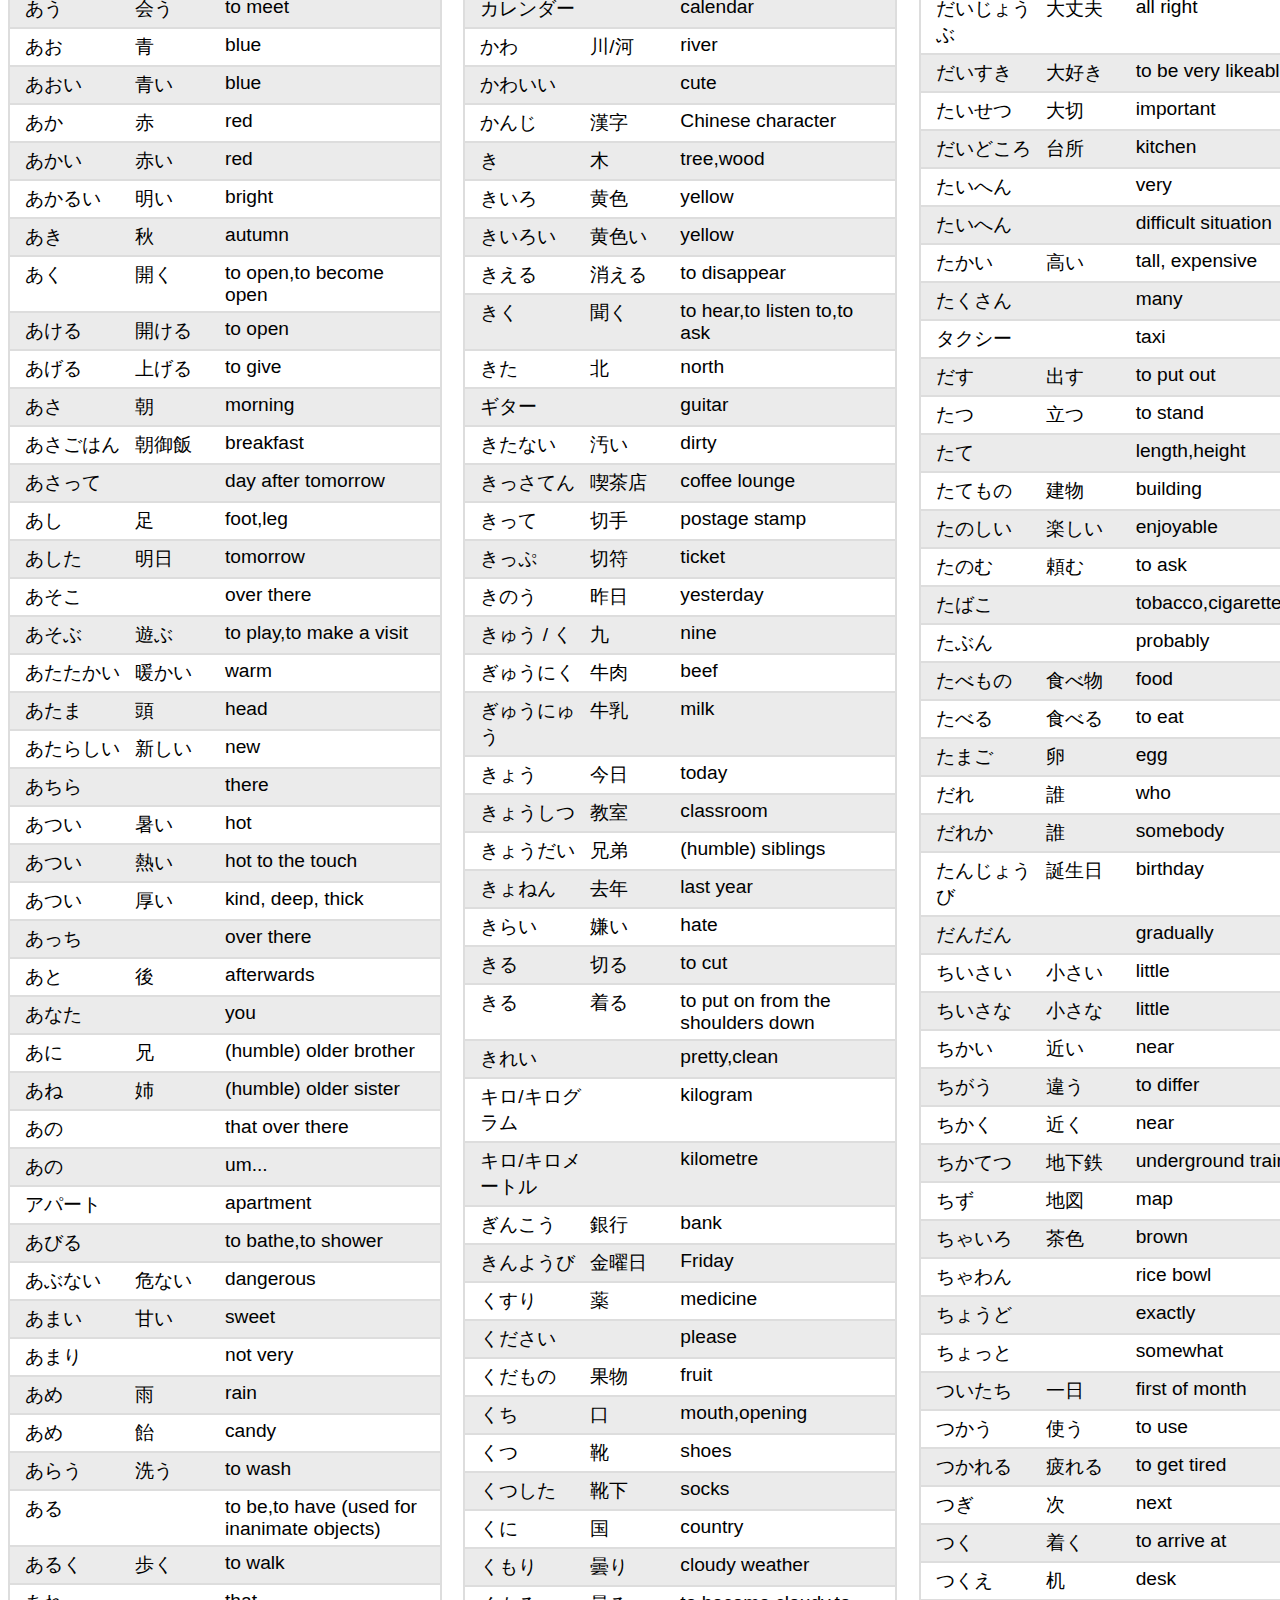
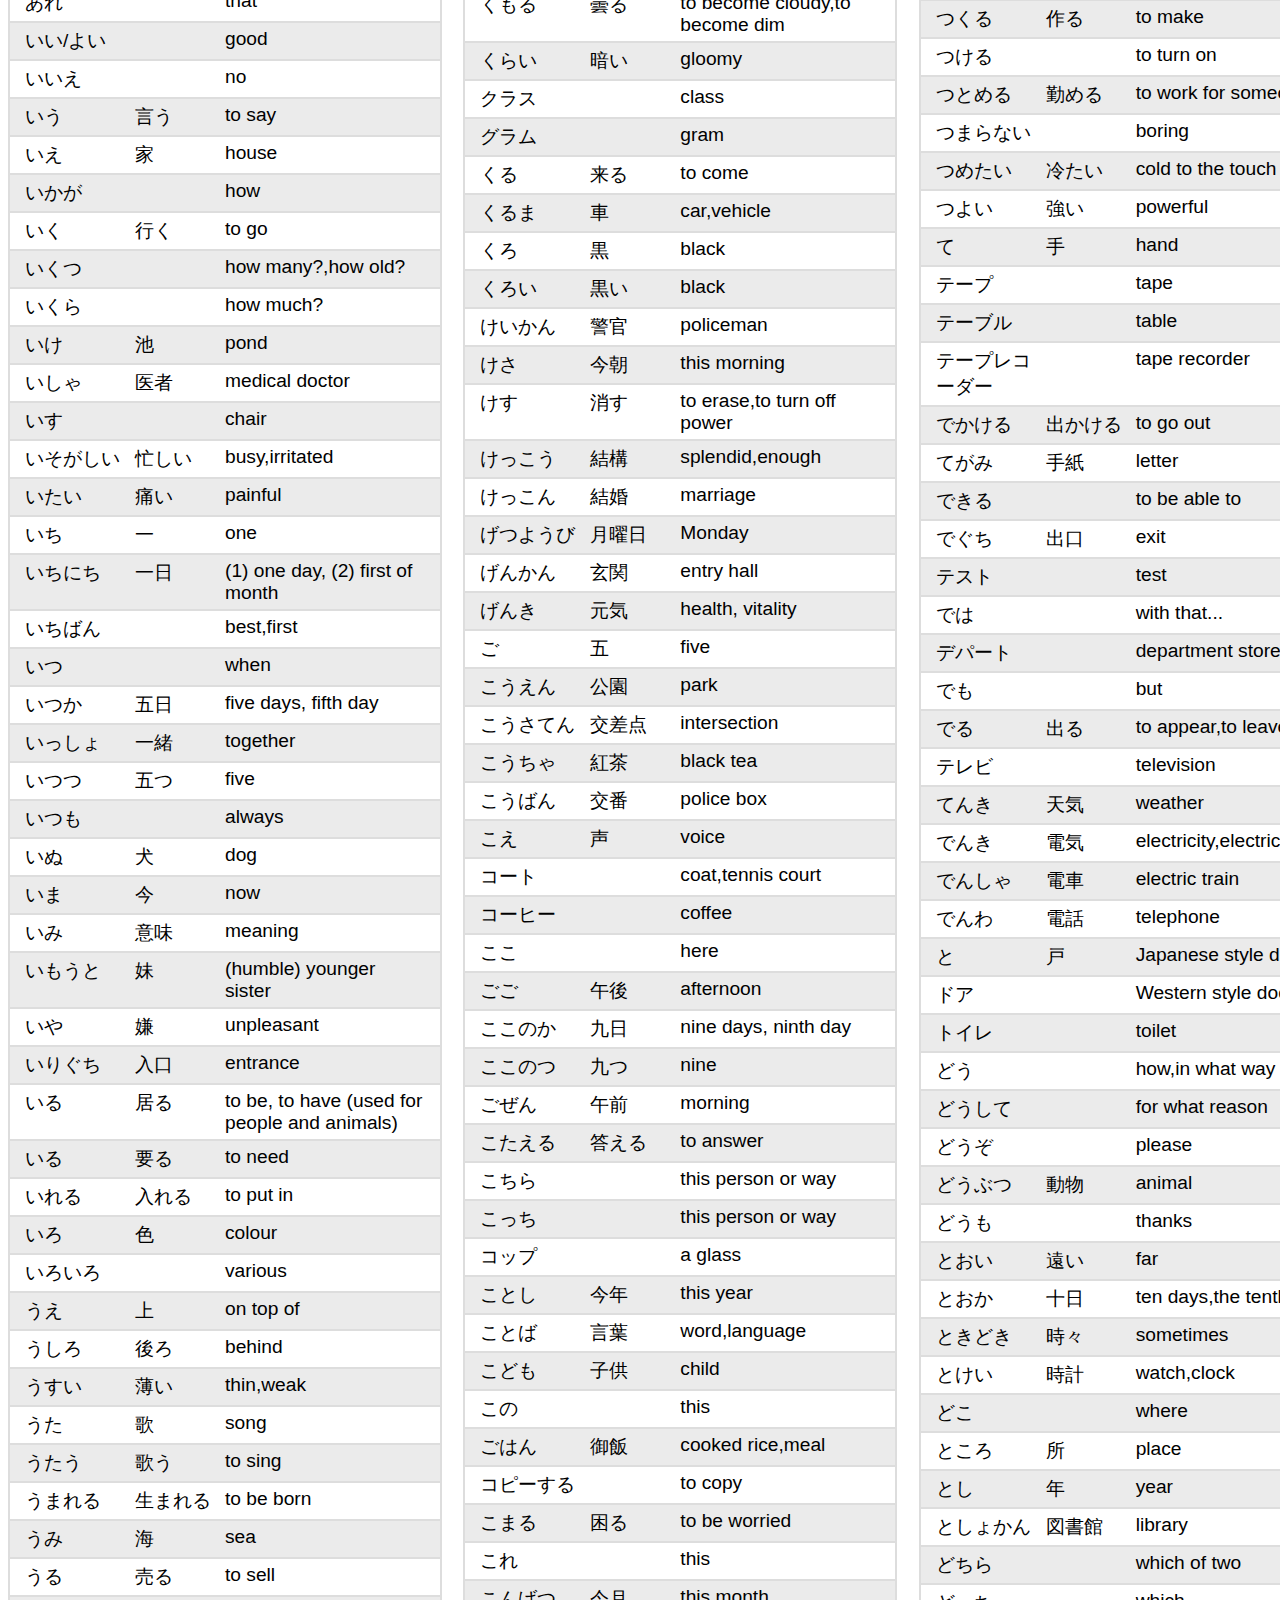
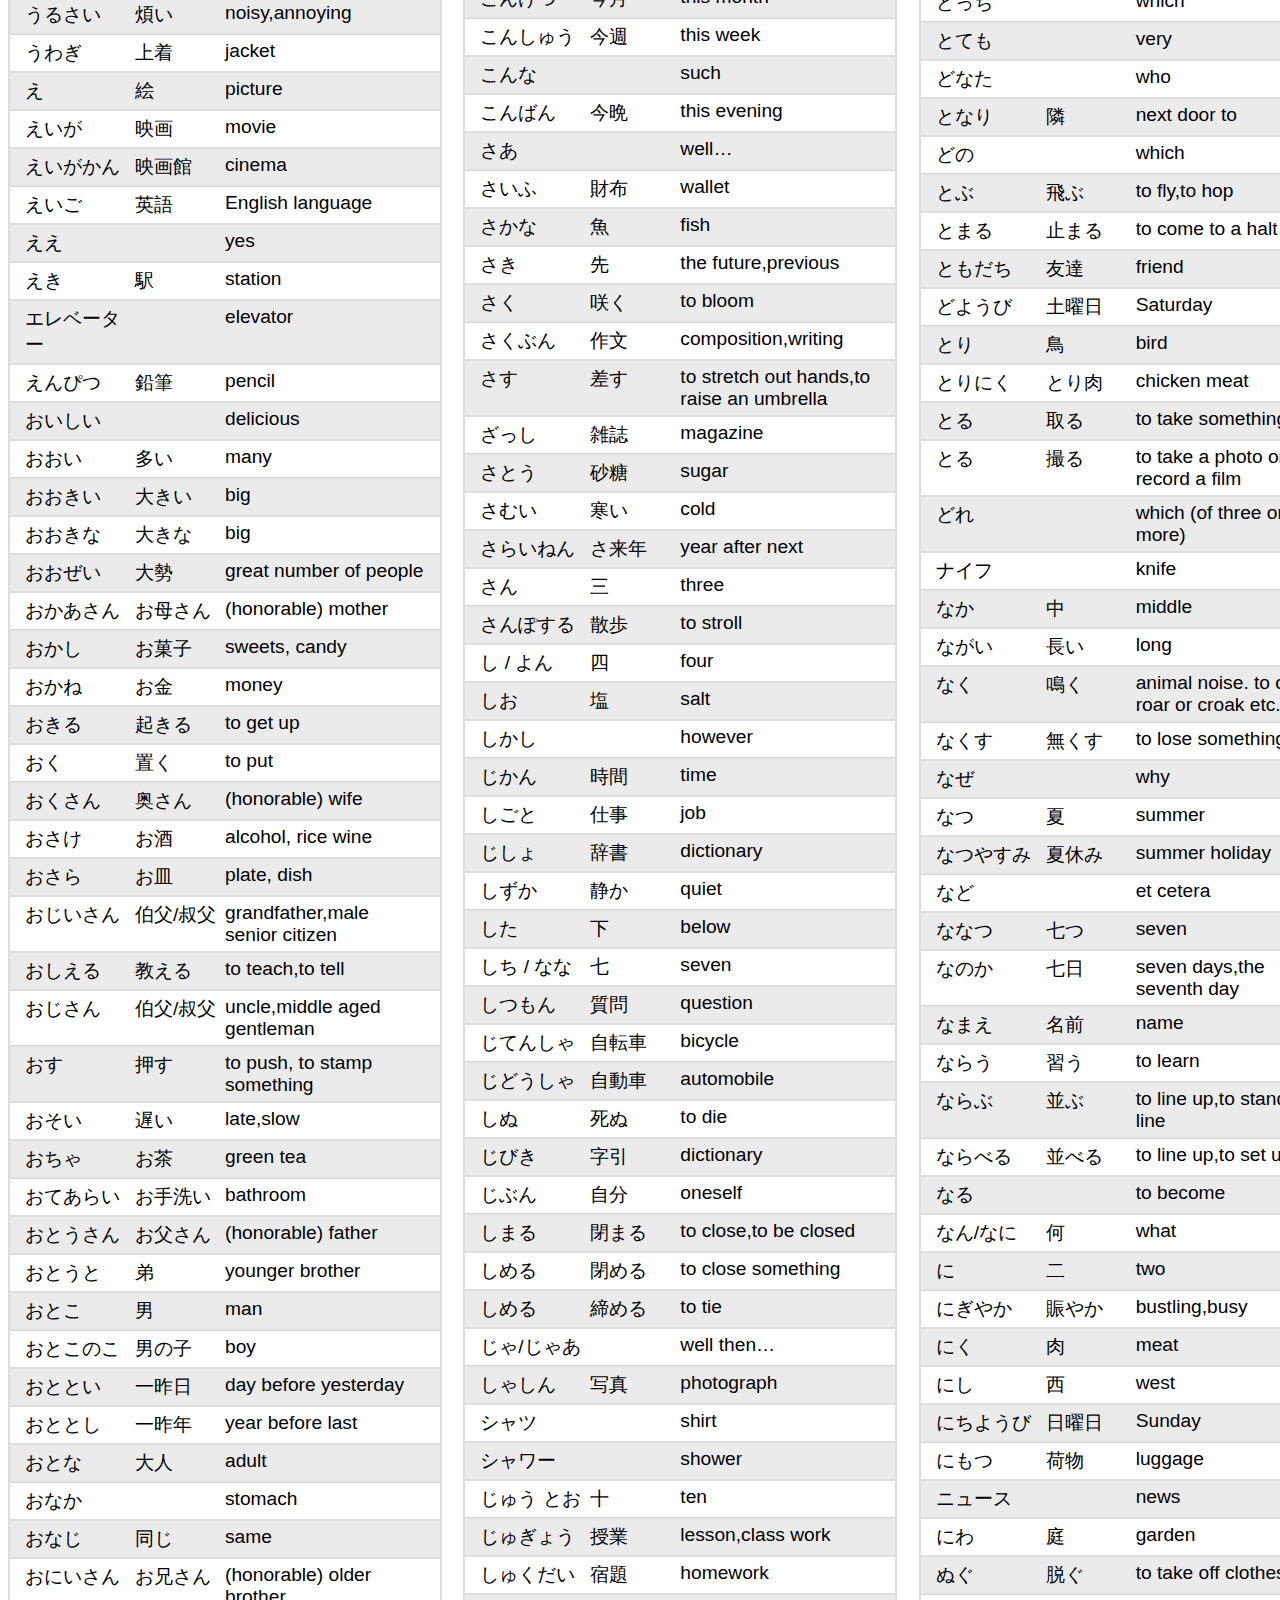
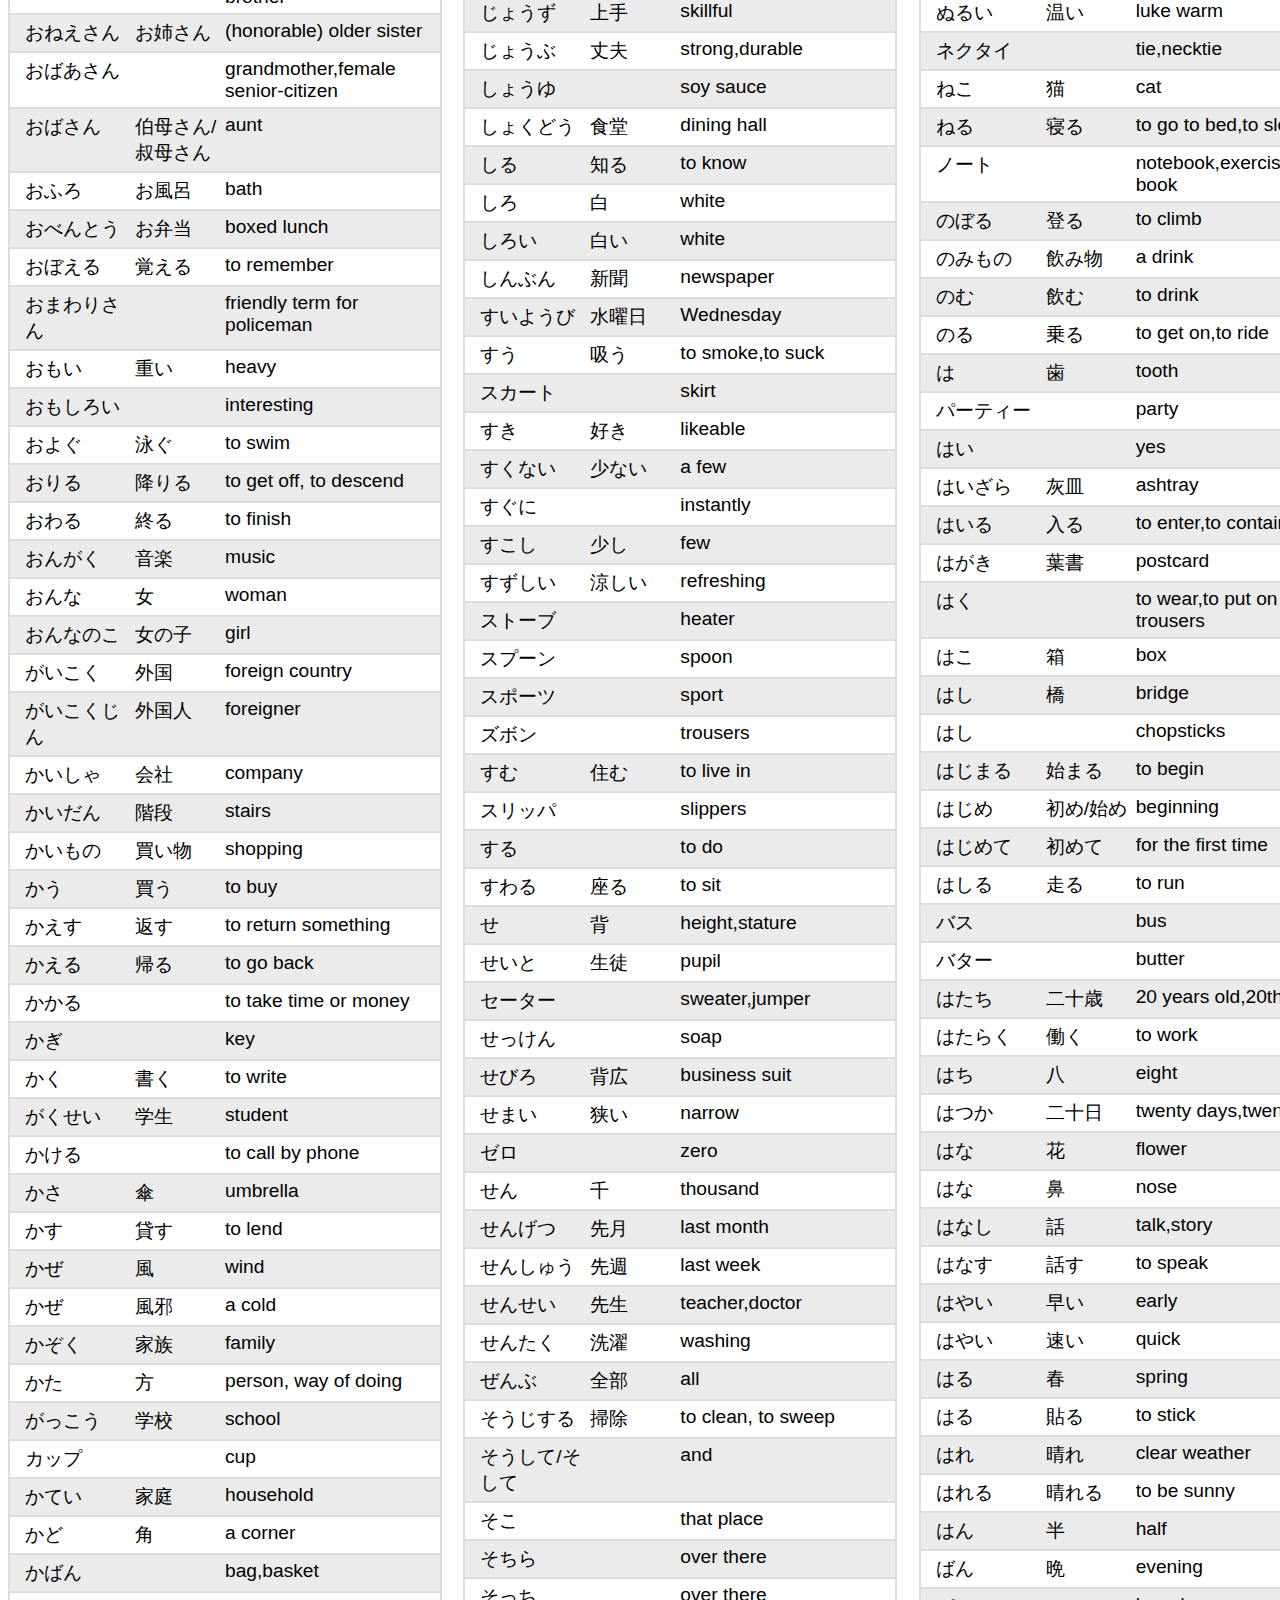
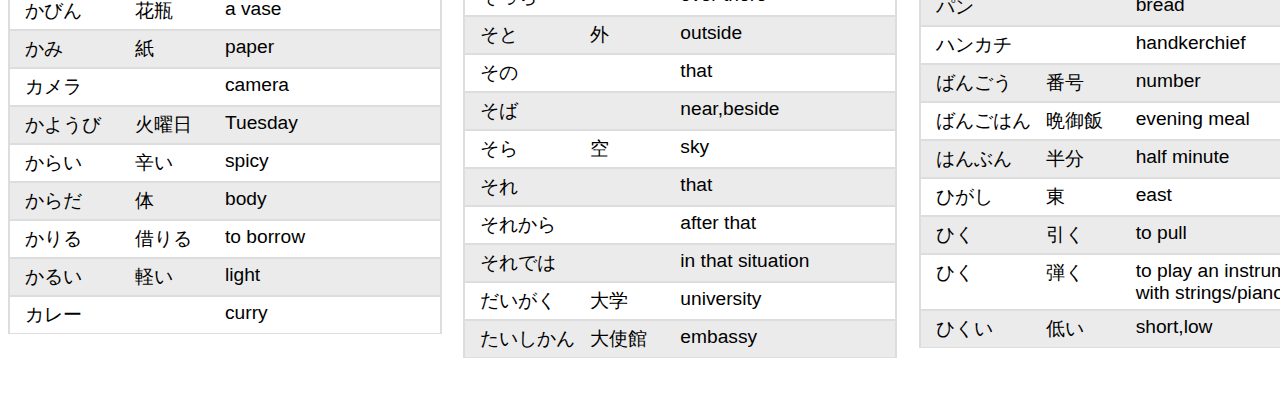
==== commit 70c0be3a: "Full N4 descriptions" ====
--- a/index.html
+++ b/index.html
@@ -663,6 +663,29 @@
 		</div>
 	</div>
 
+<!-- 
+	<div id="randomizer">
+		<div>
+			<div>
+				<input type="checkbox" id="checkbox_n5" name="feature" value="N5" checked=checked />
+				<label for="checkbox_n5">N5</label>
+			</div>
+			<div>
+				<input type="checkbox" id="checkbox_n4" name="feature" value="N4" />
+				<label for="checkbox_n4">N4</label>
+			</div>
+			<div>
+				<input type="checkbox" id="checkbox_n3" name="feature" value="N3" />
+				<label for="checkbox_n3">N3</label>
+			</div>
+		</div>
+		<div>
+			<div class="random_bg"><div id="random_kanji" class="cell">A</div></div>
+			<button id="button_random_kanji">Random kanji</button>
+		</div>
+	</div>
+ -->
+ 
 	<div id="randoms">
 		<div class="random_bg"><div id="random_n5" class="cell n5">日</div></div>
 		<div class="random_bg"><div id="random_n4" class="cell n4">会</div></div>
@@ -672,19 +695,6 @@
 		<button id="randomize_n3">Random N3</button>
 	</div>
 	
-<!-- 
-	<div id="testgrid">
-		<div class="testbox">1</div>
-		<div class="testbox">2</div>
-		<div class="testbox">3</div>
-		<div class="testbox">4</div>
-		<div class="testbox">5</div>
-		<div class="testbox">6</div>
-		<div class="testbox">7</div>
-		<div class="testbox">8</div>
-	</div>
- -->
-
 	<div id="vocabulary">
 		
 		<div class="wordbox"><div>あう</div><div>会う</div><div>to meet</div></div>
--- a/style.css
+++ b/style.css
@@ -140,6 +140,27 @@
 }
 */
 
+
+/*
+#randomizer
+{
+	display: grid;
+	grid-template-columns: 60px 130px;
+	justify-items: center;
+	// align-items: center;
+
+	width: 180px;
+	height: 150px;
+	margin: 80px auto;
+}
+*/
+/*
+#randomizer button
+{
+	margin: 10px;
+}
+*/
+
 #randoms
 {
 	display: grid;
@@ -167,8 +188,8 @@
 #vocabulary
 {
 	font-size: 1.2rem;
-	width: 1710px;
-	height: 8950px;
+	width: 1800px;
+	height: 6780px;
 	margin: 50px auto;
 	display: flex;
 	flex-direction: column;
@@ -180,6 +201,7 @@
 	/*grid-auto-flow: column;*/
 
 	justify-content: flex-start;
+	align-content: space-between;
 	/*justify-content: space-between;*/
 	justify-items: center;
 }
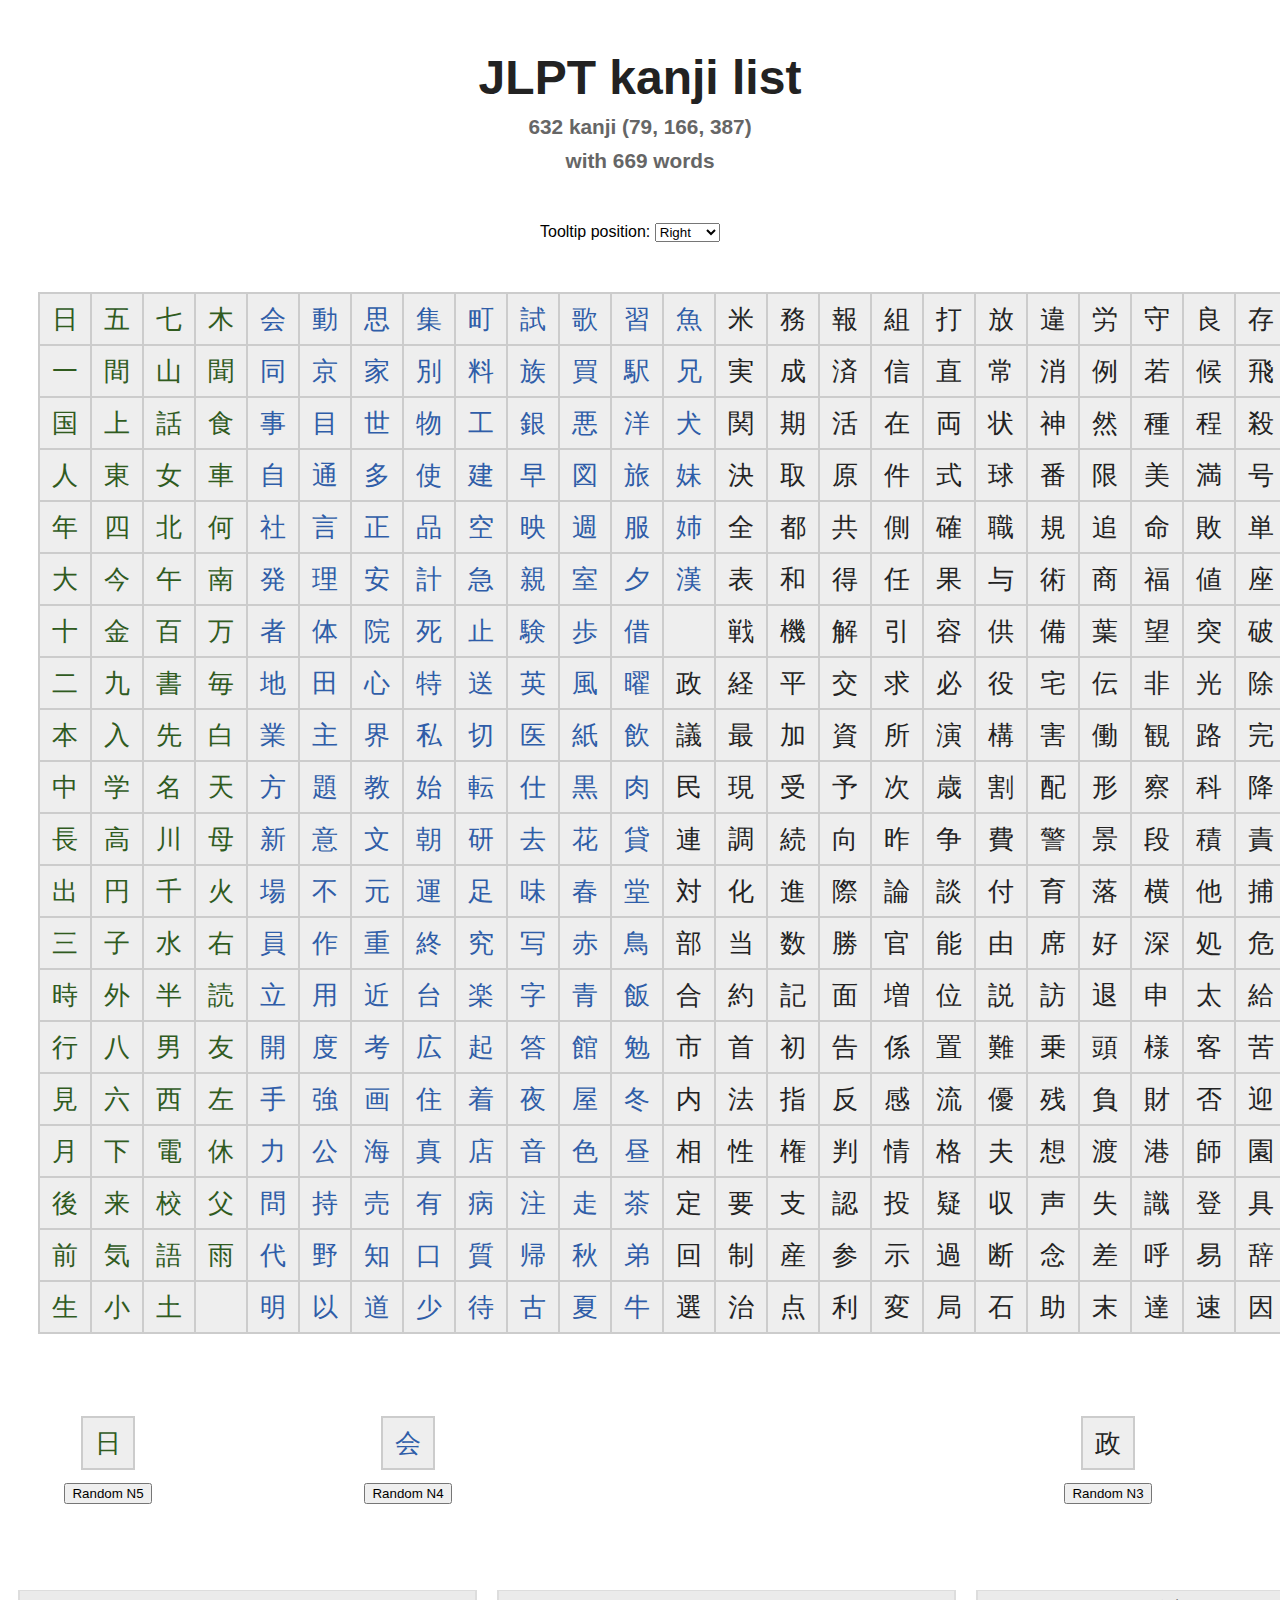
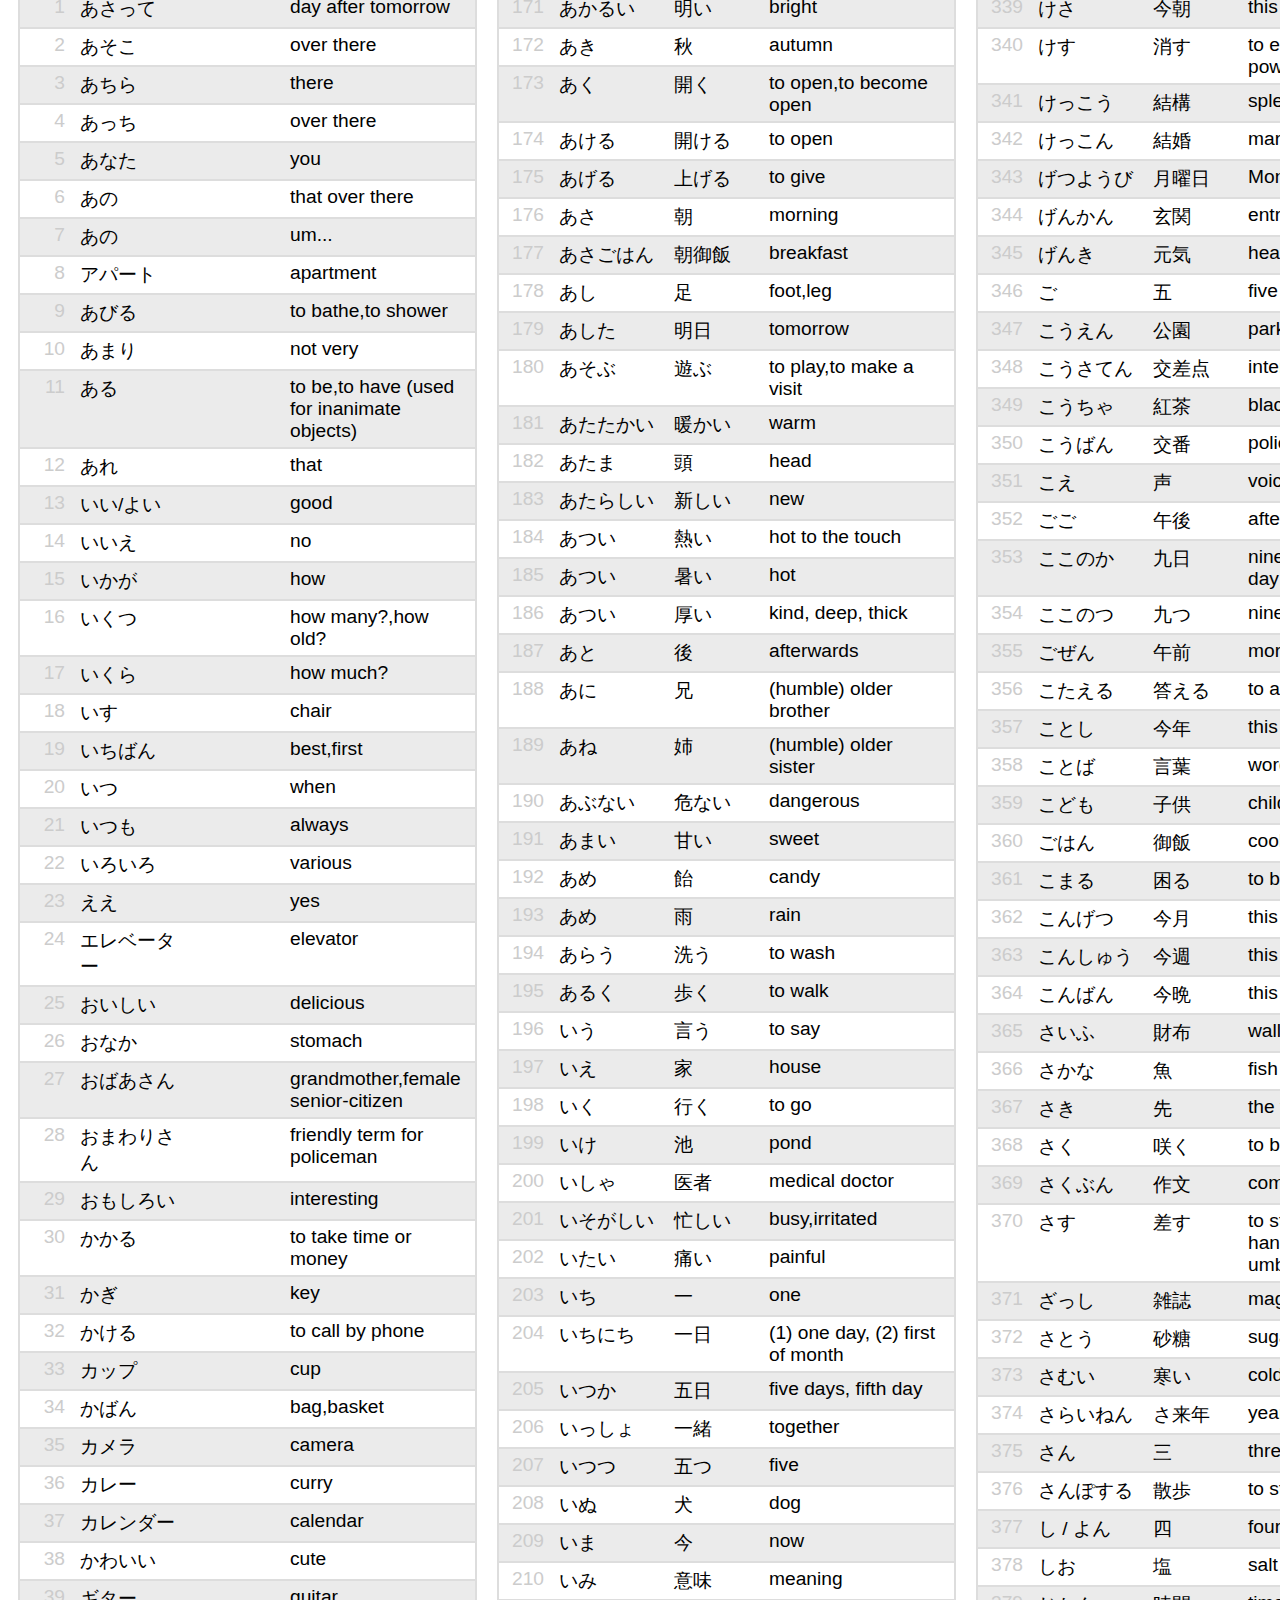
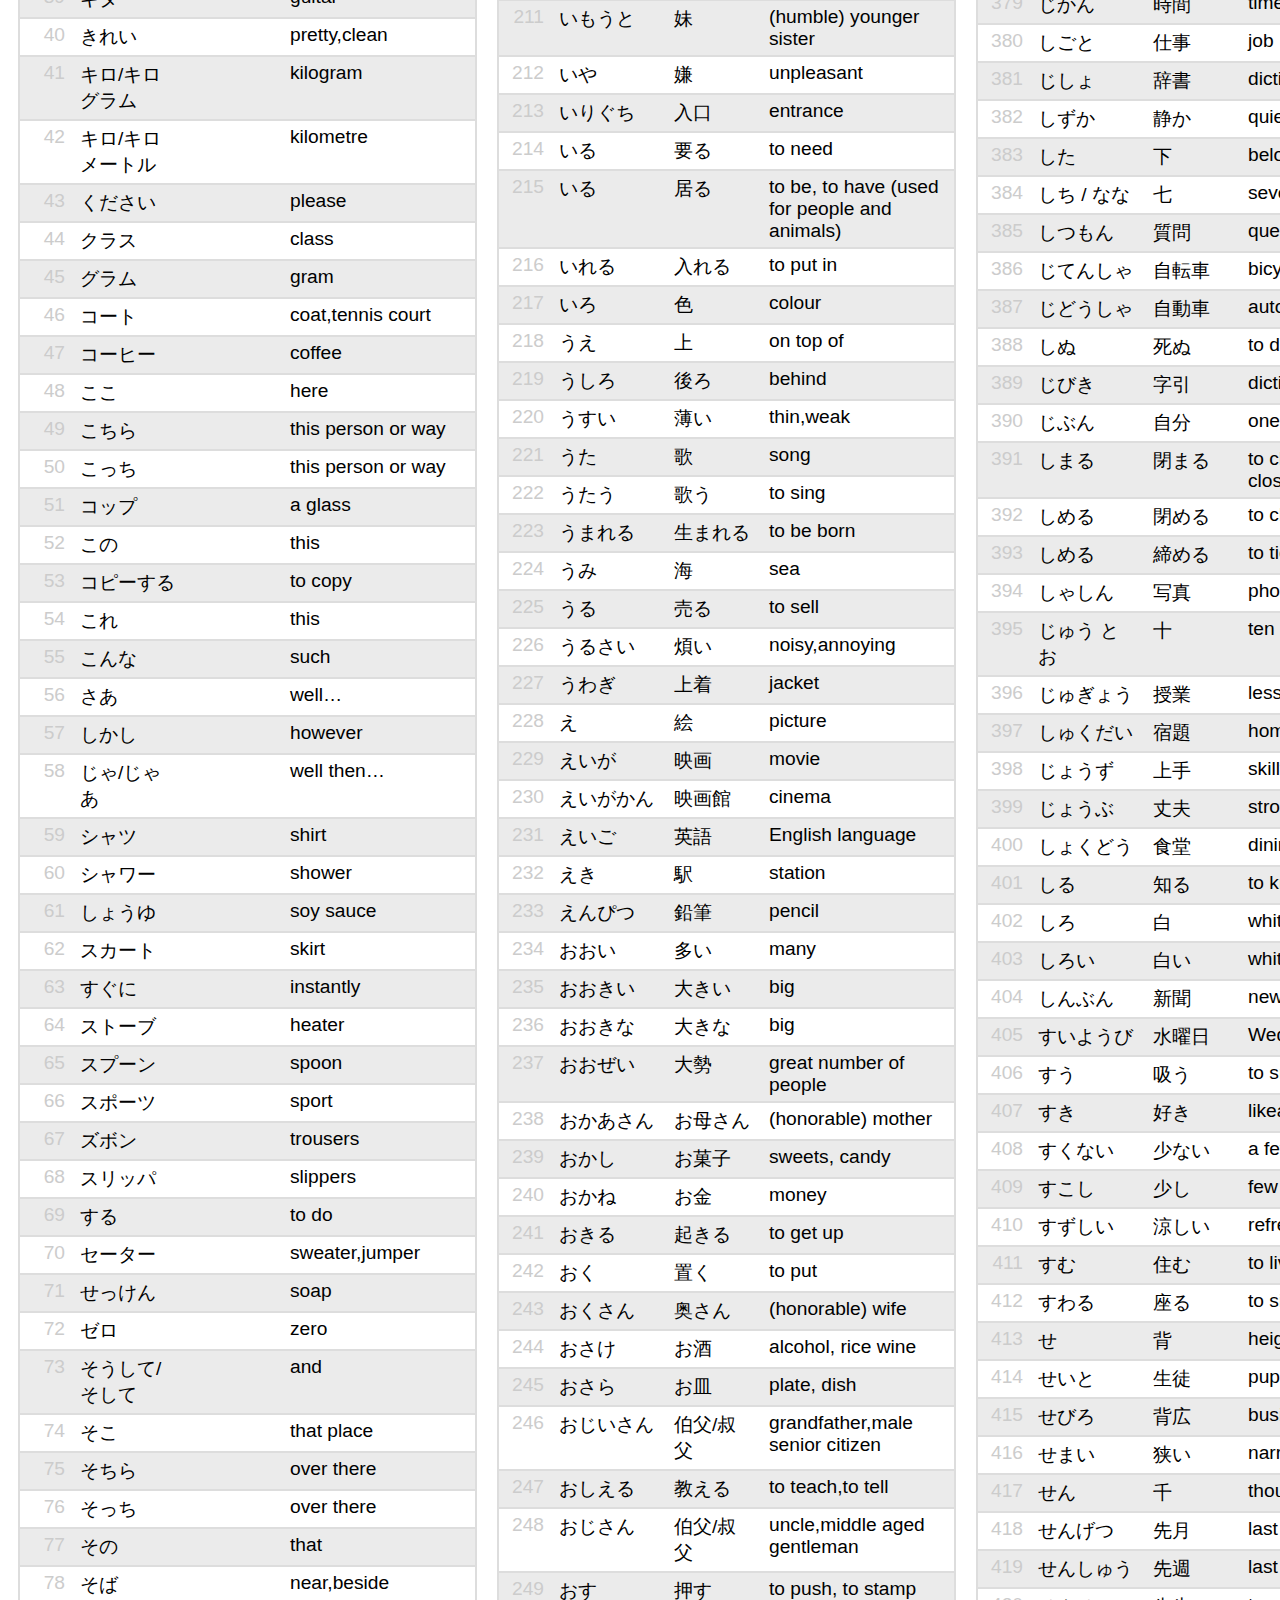
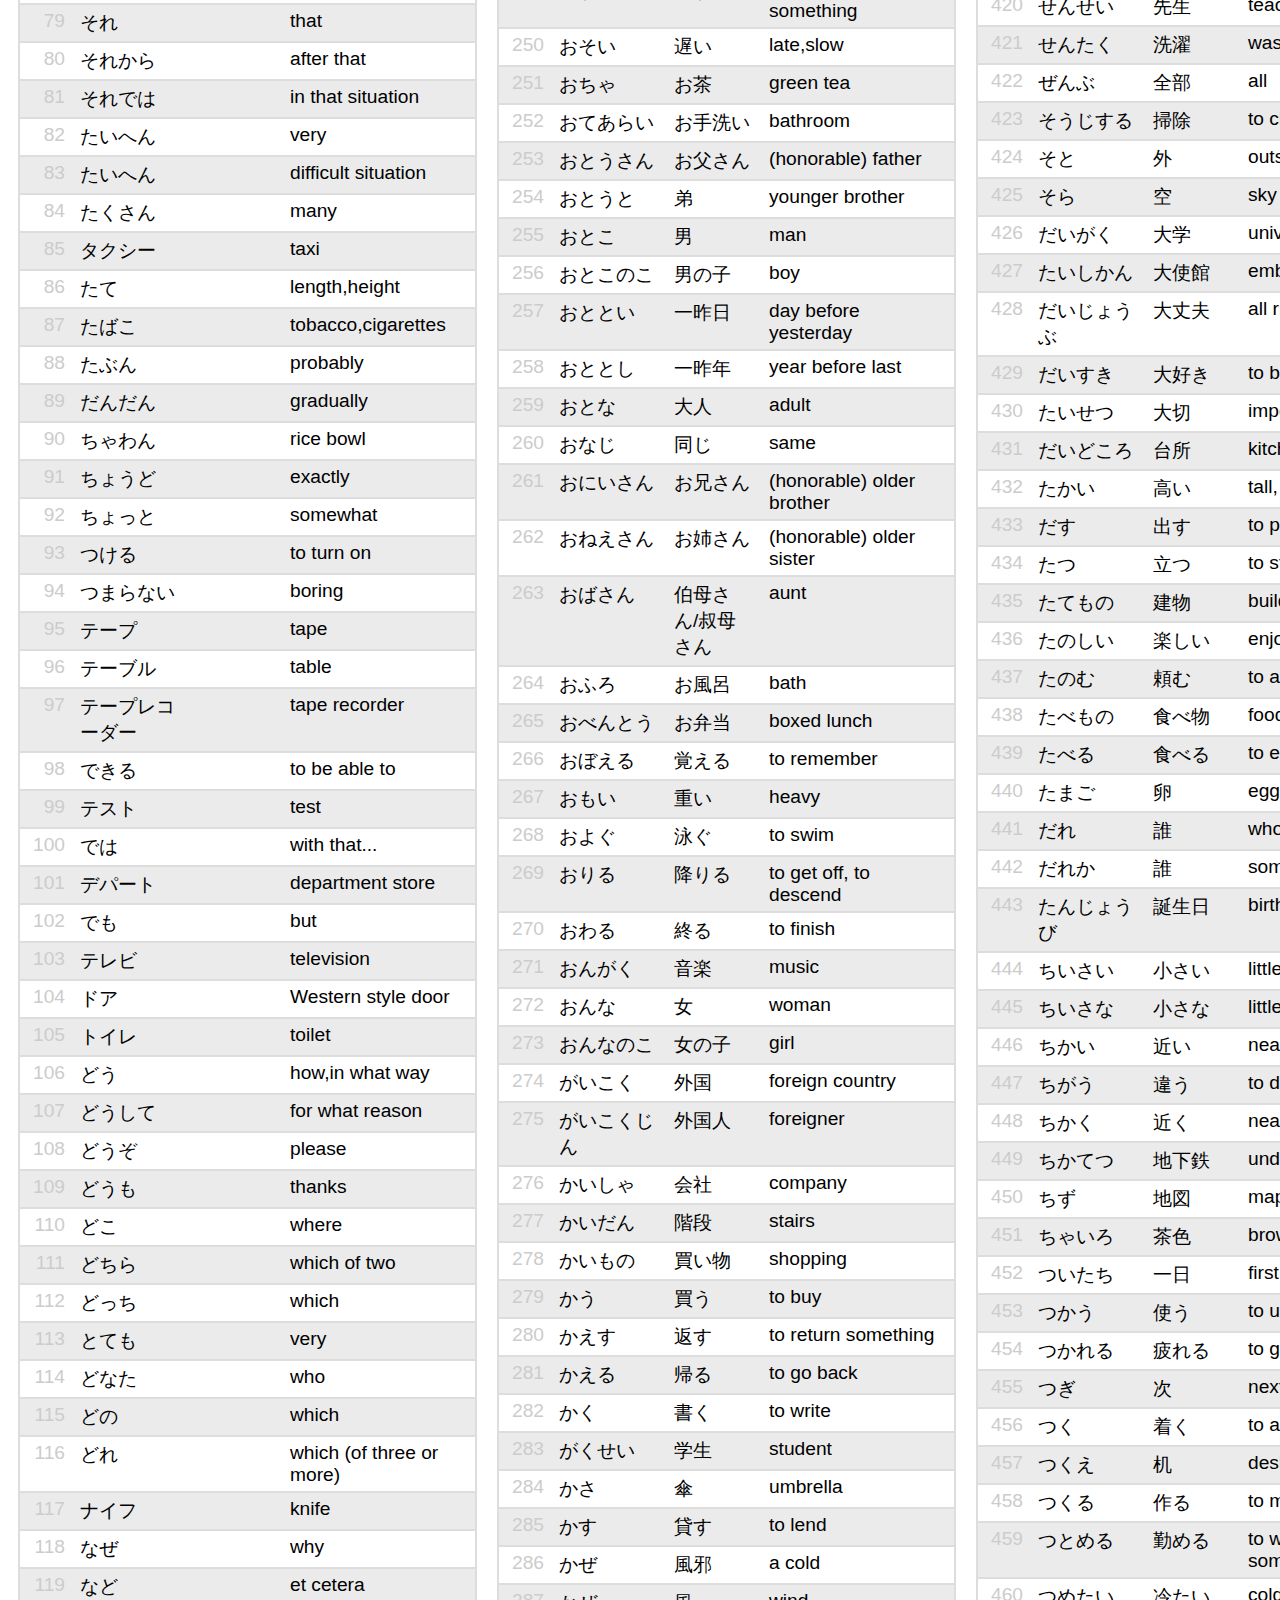
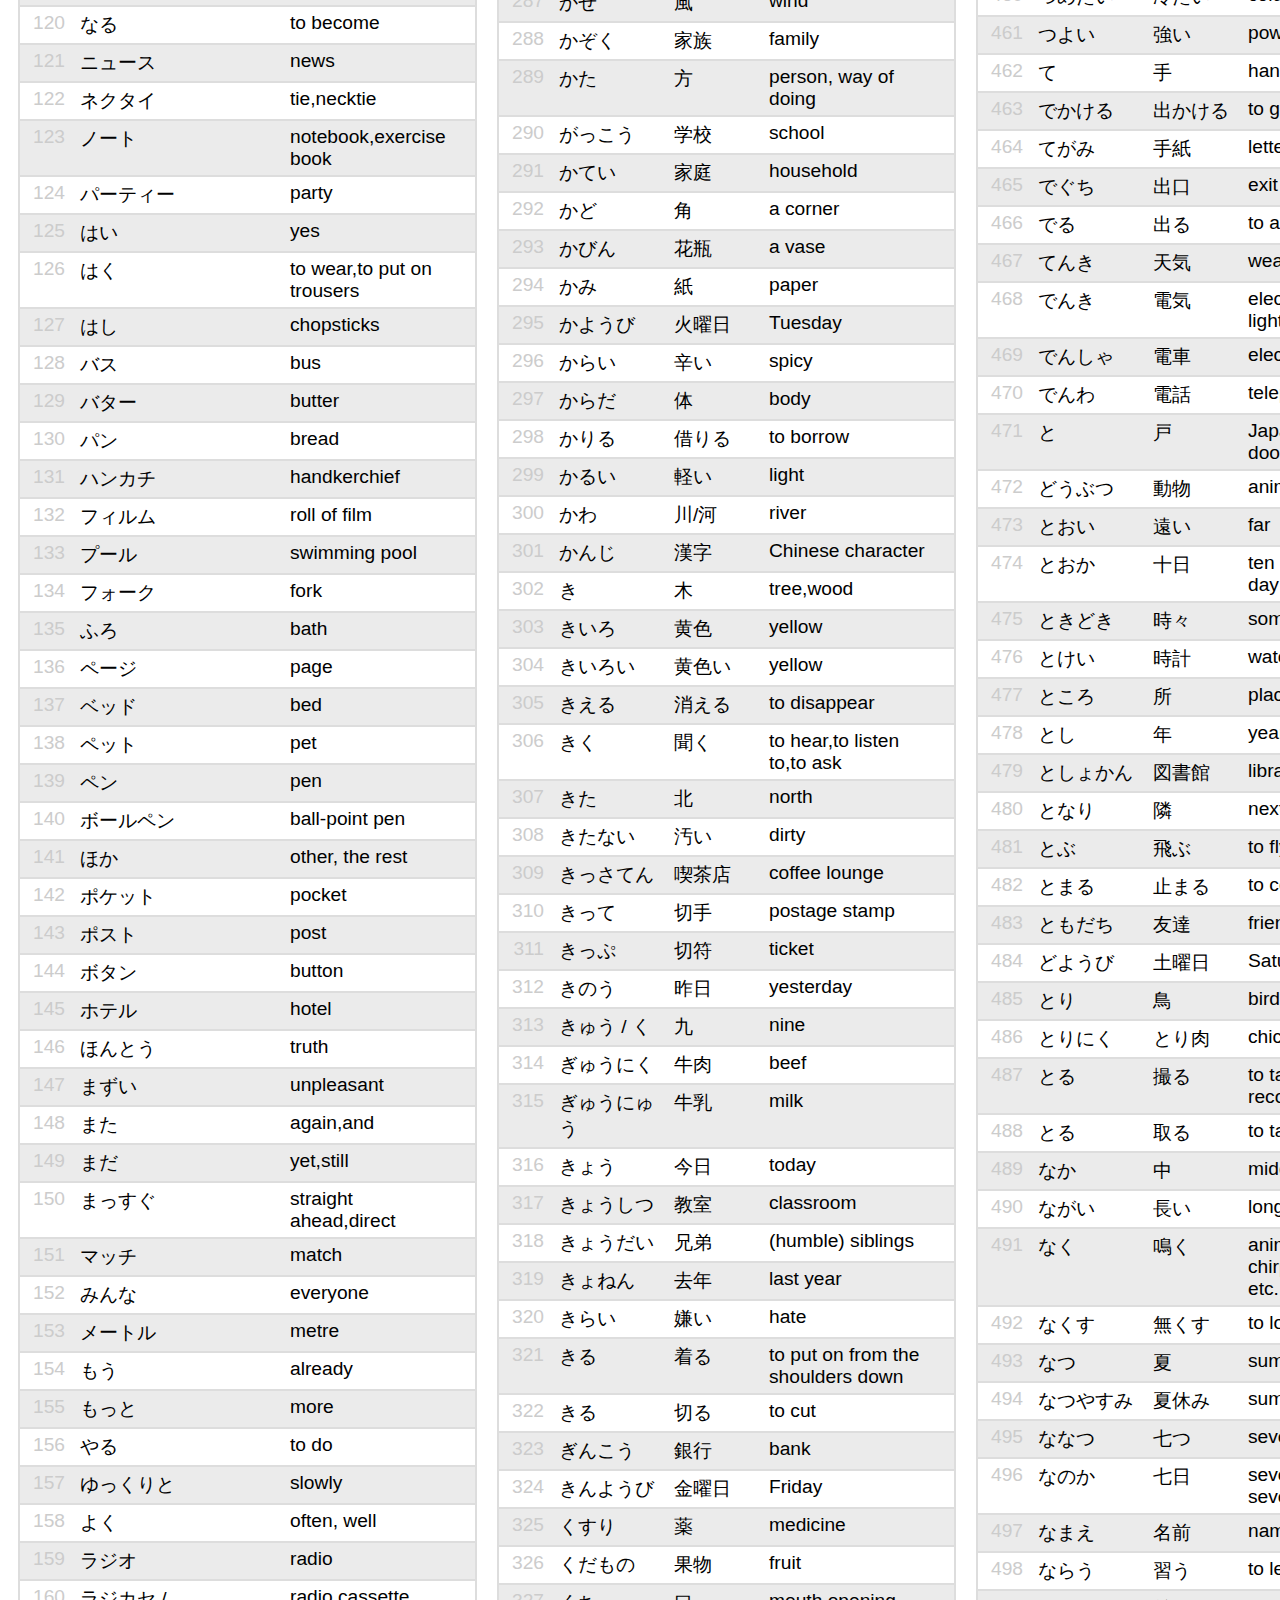
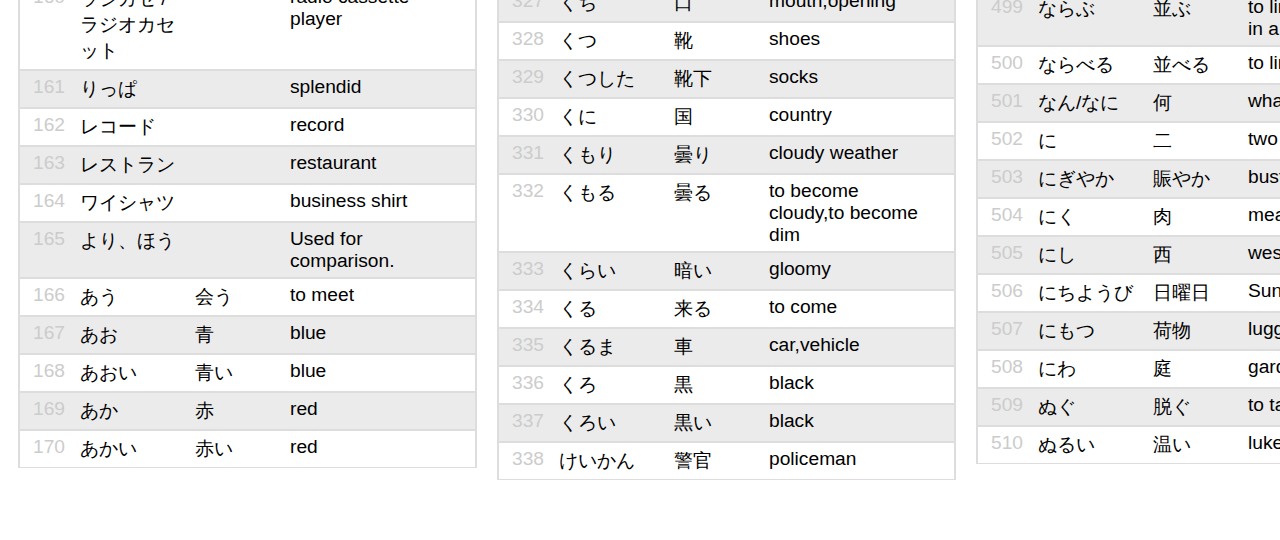
==== commit b132c447: "Added numbers to vocabulary list" ====
--- a/index.html
+++ b/index.html
@@ -696,677 +696,677 @@
 	</div>
 	
 	<div id="vocabulary">
-		
-		<div class="wordbox"><div>あう</div><div>会う</div><div>to meet</div></div>
-		<div class="wordbox"><div>あお</div><div>青</div><div>blue</div></div>
-		<div class="wordbox"><div>あおい</div><div>青い</div><div>blue</div></div>
-		<div class="wordbox"><div>あか</div><div>赤</div><div>red</div></div>
-		<div class="wordbox"><div>あかい</div><div>赤い</div><div>red</div></div>
-		<div class="wordbox"><div>あかるい</div><div>明い</div><div>bright</div></div>
-		<div class="wordbox"><div>あき</div><div>秋</div><div>autumn</div></div>
-		<div class="wordbox"><div>あく</div><div>開く</div><div>to open,to become open</div></div>
-		<div class="wordbox"><div>あける</div><div>開ける</div><div>to open</div></div>
-		<div class="wordbox"><div>あげる</div><div>上げる</div><div>to give</div></div>
-		<div class="wordbox"><div>あさ</div><div>朝</div><div>morning</div></div>
-		<div class="wordbox"><div>あさごはん</div><div>朝御飯</div><div>breakfast</div></div>
-		<div class="wordbox"><div>あさって</div><div></div><div>day after tomorrow</div></div>
-		<div class="wordbox"><div>あし</div><div>足</div><div>foot,leg</div></div>
-		<div class="wordbox"><div>あした</div><div>明日</div><div>tomorrow</div></div>
-		<div class="wordbox"><div>あそこ</div><div></div><div>over there</div></div>
-		<div class="wordbox"><div>あそぶ</div><div>遊ぶ</div><div>to play,to make a visit</div></div>
-		<div class="wordbox"><div>あたたかい</div><div>暖かい</div><div>warm</div></div>
-		<div class="wordbox"><div>あたま</div><div>頭</div><div>head</div></div>
-		<div class="wordbox"><div>あたらしい</div><div>新しい</div><div>new</div></div>
-		<div class="wordbox"><div>あちら</div><div></div><div>there</div></div>
-		<div class="wordbox"><div>あつい</div><div>暑い</div><div>hot</div></div>
-		<div class="wordbox"><div>あつい</div><div>熱い</div><div>hot to the touch</div></div>
-		<div class="wordbox"><div>あつい</div><div>厚い</div><div>kind, deep, thick</div></div>
-		<div class="wordbox"><div>あっち</div><div></div><div>over there</div></div>
-		<div class="wordbox"><div>あと</div><div>後</div><div>afterwards</div></div>
-		<div class="wordbox"><div>あなた</div><div></div><div>you</div></div>
-		<div class="wordbox"><div>あに</div><div>兄</div><div>(humble) older brother</div></div>
-		<div class="wordbox"><div>あね</div><div>姉</div><div>(humble) older sister</div></div>
-		<div class="wordbox"><div>あの</div><div></div><div>that over there</div></div>
-		<div class="wordbox"><div>あの</div><div></div><div>um...</div></div>
-		<div class="wordbox"><div>アパート</div><div></div><div>apartment</div></div>
-		<div class="wordbox"><div>あびる</div><div></div><div>to bathe,to shower</div></div>
-		<div class="wordbox"><div>あぶない</div><div>危ない</div><div>dangerous</div></div>
-		<div class="wordbox"><div>あまい</div><div>甘い</div><div>sweet</div></div>
-		<div class="wordbox"><div>あまり</div><div></div><div>not very</div></div>
-		<div class="wordbox"><div>あめ</div><div>雨</div><div>rain</div></div>
-		<div class="wordbox"><div>あめ</div><div>飴</div><div>candy</div></div>
-		<div class="wordbox"><div>あらう</div><div>洗う</div><div>to wash</div></div>
-		<div class="wordbox"><div>ある</div><div></div><div>to be,to have (used for inanimate objects)</div></div>
-		<div class="wordbox"><div>あるく</div><div>歩く</div><div>to walk</div></div>
-		<div class="wordbox"><div>あれ</div><div></div><div>that</div></div>
-		<div class="wordbox"><div>いい/よい</div><div></div><div>good</div></div>
-		<div class="wordbox"><div>いいえ</div><div></div><div>no</div></div>
-		<div class="wordbox"><div>いう</div><div>言う</div><div>to say</div></div>
-		<div class="wordbox"><div>いえ</div><div>家</div><div>house</div></div>
-		<div class="wordbox"><div>いかが</div><div></div><div>how</div></div>
-		<div class="wordbox"><div>いく</div><div>行く</div><div>to go</div></div>
-		<div class="wordbox"><div>いくつ</div><div></div><div>how many?,how old?</div></div>
-		<div class="wordbox"><div>いくら</div><div></div><div>how much?</div></div>
-		<div class="wordbox"><div>いけ</div><div>池</div><div>pond</div></div>
-		<div class="wordbox"><div>いしゃ</div><div>医者</div><div>medical doctor</div></div>
-		<div class="wordbox"><div>いす</div><div></div><div>chair</div></div>
-		<div class="wordbox"><div>いそがしい</div><div>忙しい</div><div>busy,irritated</div></div>
-		<div class="wordbox"><div>いたい</div><div>痛い</div><div>painful</div></div>
-		<div class="wordbox"><div>いち</div><div>一</div><div>one</div></div>
-		<div class="wordbox"><div>いちにち</div><div>一日</div><div>(1) one day, (2) first of month</div></div>
-		<div class="wordbox"><div>いちばん</div><div></div><div>best,first</div></div>
-		<div class="wordbox"><div>いつ</div><div></div><div>when</div></div>
-		<div class="wordbox"><div>いつか</div><div>五日</div><div>five days, fifth day</div></div>
-		<div class="wordbox"><div>いっしょ</div><div>一緒</div><div>together</div></div>
-		<div class="wordbox"><div>いつつ</div><div>五つ</div><div>five</div></div>
-		<div class="wordbox"><div>いつも</div><div></div><div>always</div></div>
-		<div class="wordbox"><div>いぬ</div><div>犬</div><div>dog</div></div>
-		<div class="wordbox"><div>いま</div><div>今</div><div>now</div></div>
-		<div class="wordbox"><div>いみ</div><div>意味</div><div>meaning</div></div>
-		<div class="wordbox"><div>いもうと</div><div>妹</div><div>(humble) younger sister</div></div>
-		<div class="wordbox"><div>いや</div><div>嫌</div><div>unpleasant</div></div>
-		<div class="wordbox"><div>いりぐち</div><div>入口</div><div>entrance</div></div>
-		<div class="wordbox"><div>いる</div><div>居る</div><div>to be, to have (used for people and animals)</div></div>
-		<div class="wordbox"><div>いる</div><div>要る</div><div>to need</div></div>
-		<div class="wordbox"><div>いれる</div><div>入れる</div><div>to put in</div></div>
-		<div class="wordbox"><div>いろ</div><div>色</div><div>colour</div></div>
-		<div class="wordbox"><div>いろいろ</div><div></div><div>various</div></div>
-		<div class="wordbox"><div>うえ</div><div>上</div><div>on top of</div></div>
-		<div class="wordbox"><div>うしろ</div><div>後ろ</div><div>behind</div></div>
-		<div class="wordbox"><div>うすい</div><div>薄い</div><div>thin,weak</div></div>
-		<div class="wordbox"><div>うた</div><div>歌</div><div>song</div></div>
-		<div class="wordbox"><div>うたう</div><div>歌う</div><div>to sing</div></div>
-		<div class="wordbox"><div>うまれる</div><div>生まれる</div><div>to be born</div></div>
-		<div class="wordbox"><div>うみ</div><div>海</div><div>sea</div></div>
-		<div class="wordbox"><div>うる</div><div>売る</div><div>to sell</div></div>
-		<div class="wordbox"><div>うるさい</div><div>煩い</div><div>noisy,annoying</div></div>
-		<div class="wordbox"><div>うわぎ</div><div>上着</div><div>jacket</div></div>
-		<div class="wordbox"><div>え</div><div>絵</div><div>picture</div></div>
-		<div class="wordbox"><div>えいが</div><div>映画</div><div>movie</div></div>
-		<div class="wordbox"><div>えいがかん</div><div>映画館</div><div>cinema</div></div>
-		<div class="wordbox"><div>えいご</div><div>英語</div><div>English language</div></div>
-		<div class="wordbox"><div>ええ</div><div></div><div>yes</div></div>
-		<div class="wordbox"><div>えき</div><div>駅</div><div>station</div></div>
-		<div class="wordbox"><div>エレベーター</div><div></div><div>elevator</div></div>
-		<div class="wordbox"><div>えんぴつ</div><div>鉛筆</div><div>pencil</div></div>
-		<div class="wordbox"><div>おいしい</div><div></div><div>delicious</div></div>
-		<div class="wordbox"><div>おおい</div><div>多い</div><div>many</div></div>
-		<div class="wordbox"><div>おおきい</div><div>大きい</div><div>big</div></div>
-		<div class="wordbox"><div>おおきな</div><div>大きな</div><div>big</div></div>
-		<div class="wordbox"><div>おおぜい</div><div>大勢</div><div>great number of people</div></div>
-		<div class="wordbox"><div>おかあさん</div><div>お母さん</div><div>(honorable) mother</div></div>
-		<div class="wordbox"><div>おかし</div><div>お菓子</div><div>sweets, candy</div></div>
-		<div class="wordbox"><div>おかね</div><div>お金</div><div>money</div></div>
-		<div class="wordbox"><div>おきる</div><div>起きる</div><div>to get up</div></div>
-		<div class="wordbox"><div>おく</div><div>置く</div><div>to put</div></div>
-		<div class="wordbox"><div>おくさん</div><div>奥さん</div><div>(honorable) wife</div></div>
-		<div class="wordbox"><div>おさけ</div><div>お酒</div><div>alcohol, rice wine</div></div>
-		<div class="wordbox"><div>おさら</div><div>お皿</div><div>plate, dish</div></div>
-		<div class="wordbox"><div>おじいさん</div><div>伯父/叔父</div><div>grandfather,male senior citizen</div></div>
-		<div class="wordbox"><div>おしえる</div><div>教える</div><div>to teach,to tell</div></div>
-		<div class="wordbox"><div>おじさん</div><div>伯父/叔父</div><div>uncle,middle aged gentleman</div></div>
-		<div class="wordbox"><div>おす</div><div>押す</div><div>to push, to stamp something</div></div>
-		<div class="wordbox"><div>おそい</div><div>遅い</div><div>late,slow</div></div>
-		<div class="wordbox"><div>おちゃ</div><div>お茶</div><div>green tea</div></div>
-		<div class="wordbox"><div>おてあらい</div><div>お手洗い</div><div>bathroom</div></div>
-		<div class="wordbox"><div>おとうさん</div><div>お父さん</div><div>(honorable) father</div></div>
-		<div class="wordbox"><div>おとうと</div><div>弟</div><div>younger brother</div></div>
-		<div class="wordbox"><div>おとこ</div><div>男</div><div>man</div></div>
-		<div class="wordbox"><div>おとこのこ</div><div>男の子</div><div>boy</div></div>
-		<div class="wordbox"><div>おととい</div><div>一昨日</div><div>day before yesterday</div></div>
-		<div class="wordbox"><div>おととし</div><div>一昨年</div><div>year before last</div></div>
-		<div class="wordbox"><div>おとな</div><div>大人</div><div>adult</div></div>
-		<div class="wordbox"><div>おなか</div><div></div><div>stomach</div></div>
-		<div class="wordbox"><div>おなじ</div><div>同じ</div><div>same</div></div>
-		<div class="wordbox"><div>おにいさん</div><div>お兄さん</div><div>(honorable) older brother</div></div>
-		<div class="wordbox"><div>おねえさん</div><div>お姉さん</div><div>(honorable) older sister</div></div>
-		<div class="wordbox"><div>おばあさん</div><div></div><div>grandmother,female senior-citizen</div></div>
-		<div class="wordbox"><div>おばさん</div><div>伯母さん/叔母さん</div><div>aunt</div></div>
-		<div class="wordbox"><div>おふろ</div><div>お風呂</div><div>bath</div></div>
-		<div class="wordbox"><div>おべんとう</div><div>お弁当</div><div>boxed lunch</div></div>
-		<div class="wordbox"><div>おぼえる</div><div>覚える</div><div>to remember</div></div>
-		<div class="wordbox"><div>おまわりさん</div><div></div><div>friendly term for policeman</div></div>
-		<div class="wordbox"><div>おもい</div><div>重い</div><div>heavy</div></div>
-		<div class="wordbox"><div>おもしろい</div><div></div><div>interesting</div></div>
-		<div class="wordbox"><div>およぐ</div><div>泳ぐ</div><div>to swim</div></div>
-		<div class="wordbox"><div>おりる</div><div>降りる</div><div>to get off, to descend</div></div>
-		<div class="wordbox"><div>おわる</div><div>終る</div><div>to finish</div></div>
-		<div class="wordbox"><div>おんがく</div><div>音楽</div><div>music</div></div>
-		<div class="wordbox"><div>おんな</div><div>女</div><div>woman</div></div>
-		<div class="wordbox"><div>おんなのこ</div><div>女の子</div><div>girl</div></div>
-		<div class="wordbox"><div>がいこく</div><div>外国</div><div>foreign country</div></div>
-		<div class="wordbox"><div>がいこくじん</div><div>外国人</div><div>foreigner</div></div>
-		<div class="wordbox"><div>かいしゃ</div><div>会社</div><div>company</div></div>
-		<div class="wordbox"><div>かいだん</div><div>階段</div><div>stairs</div></div>
-		<div class="wordbox"><div>かいもの</div><div>買い物</div><div>shopping</div></div>
-		<div class="wordbox"><div>かう</div><div>買う</div><div>to buy</div></div>
-		<div class="wordbox"><div>かえす</div><div>返す</div><div>to return something</div></div>
-		<div class="wordbox"><div>かえる</div><div>帰る</div><div>to go back</div></div>
-		<div class="wordbox"><div>かかる</div><div></div><div>to take time or money</div></div>
-		<div class="wordbox"><div>かぎ</div><div></div><div>key</div></div>
-		<div class="wordbox"><div>かく</div><div>書く</div><div>to write</div></div>
-		<div class="wordbox"><div>がくせい</div><div>学生</div><div>student</div></div>
-		<div class="wordbox"><div>かける</div><div></div><div>to call by phone</div></div>
-		<div class="wordbox"><div>かさ</div><div>傘</div><div>umbrella</div></div>
-		<div class="wordbox"><div>かす</div><div>貸す</div><div>to lend</div></div>
-		<div class="wordbox"><div>かぜ</div><div>風</div><div>wind</div></div>
-		<div class="wordbox"><div>かぜ</div><div>風邪</div><div>a cold</div></div>
-		<div class="wordbox"><div>かぞく</div><div>家族</div><div>family</div></div>
-		<div class="wordbox"><div>かた</div><div>方</div><div>person, way of doing</div></div>
-		<div class="wordbox"><div>がっこう</div><div>学校</div><div>school</div></div>
-		<div class="wordbox"><div>カップ</div><div></div><div>cup</div></div>
-		<div class="wordbox"><div>かてい</div><div>家庭</div><div>household</div></div>
-		<div class="wordbox"><div>かど</div><div>角</div><div>a corner</div></div>
-		<div class="wordbox"><div>かばん</div><div></div><div>bag,basket</div></div>
-		<div class="wordbox"><div>かびん</div><div>花瓶</div><div>a vase</div></div>
-		<div class="wordbox"><div>かみ</div><div>紙</div><div>paper</div></div>
-		<div class="wordbox"><div>カメラ</div><div></div><div>camera</div></div>
-		<div class="wordbox"><div>かようび</div><div>火曜日</div><div>Tuesday</div></div>
-		<div class="wordbox"><div>からい</div><div>辛い</div><div>spicy</div></div>
-		<div class="wordbox"><div>からだ</div><div>体</div><div>body</div></div>
-		<div class="wordbox"><div>かりる</div><div>借りる</div><div>to borrow</div></div>
-		<div class="wordbox"><div>かるい</div><div>軽い</div><div>light</div></div>
-		<div class="wordbox"><div>カレー</div><div></div><div>curry</div></div>
-		<div class="wordbox"><div>カレンダー</div><div></div><div>calendar</div></div>
-		<div class="wordbox"><div>かわ</div><div>川/河</div><div>river</div></div>
-		<div class="wordbox"><div>かわいい</div><div></div><div>cute</div></div>
-		<div class="wordbox"><div>かんじ</div><div>漢字</div><div>Chinese character</div></div>
-		<div class="wordbox"><div>き</div><div>木</div><div>tree,wood</div></div>
-		<div class="wordbox"><div>きいろ</div><div>黄色</div><div>yellow</div></div>
-		<div class="wordbox"><div>きいろい</div><div>黄色い</div><div>yellow</div></div>
-		<div class="wordbox"><div>きえる</div><div>消える</div><div>to disappear</div></div>
-		<div class="wordbox"><div>きく</div><div>聞く</div><div>to hear,to listen to,to ask</div></div>
-		<div class="wordbox"><div>きた</div><div>北</div><div>north</div></div>
-		<div class="wordbox"><div>ギター</div><div></div><div>guitar</div></div>
-		<div class="wordbox"><div>きたない</div><div>汚い</div><div>dirty</div></div>
-		<div class="wordbox"><div>きっさてん</div><div>喫茶店</div><div>coffee lounge</div></div>
-		<div class="wordbox"><div>きって</div><div>切手</div><div>postage stamp</div></div>
-		<div class="wordbox"><div>きっぷ</div><div>切符</div><div>ticket</div></div>
-		<div class="wordbox"><div>きのう</div><div>昨日</div><div>yesterday</div></div>
-		<div class="wordbox"><div>きゅう / く</div><div>九</div><div>nine</div></div>
-		<div class="wordbox"><div>ぎゅうにく</div><div>牛肉</div><div>beef</div></div>
-		<div class="wordbox"><div>ぎゅうにゅう</div><div>牛乳</div><div>milk</div></div>
-		<div class="wordbox"><div>きょう</div><div>今日</div><div>today</div></div>
-		<div class="wordbox"><div>きょうしつ</div><div>教室</div><div>classroom</div></div>
-		<div class="wordbox"><div>きょうだい</div><div>兄弟</div><div>(humble) siblings</div></div>
-		<div class="wordbox"><div>きょねん</div><div>去年</div><div>last year</div></div>
-		<div class="wordbox"><div>きらい</div><div>嫌い</div><div>hate</div></div>
-		<div class="wordbox"><div>きる</div><div>切る</div><div>to cut</div></div>
-		<div class="wordbox"><div>きる</div><div>着る</div><div>to put on from the shoulders down</div></div>
-		<div class="wordbox"><div>きれい</div><div></div><div>pretty,clean</div></div>
-		<div class="wordbox"><div>キロ/キログラム</div><div></div><div>kilogram</div></div>
-		<div class="wordbox"><div>キロ/キロメートル</div><div></div><div>kilometre</div></div>
-		<div class="wordbox"><div>ぎんこう</div><div>銀行</div><div>bank</div></div>
-		<div class="wordbox"><div>きんようび</div><div>金曜日</div><div>Friday</div></div>
-		<div class="wordbox"><div>くすり</div><div>薬</div><div>medicine</div></div>
-		<div class="wordbox"><div>ください</div><div></div><div>please</div></div>
-		<div class="wordbox"><div>くだもの</div><div>果物</div><div>fruit</div></div>
-		<div class="wordbox"><div>くち</div><div>口</div><div>mouth,opening</div></div>
-		<div class="wordbox"><div>くつ</div><div>靴</div><div>shoes</div></div>
-		<div class="wordbox"><div>くつした</div><div>靴下</div><div>socks</div></div>
-		<div class="wordbox"><div>くに</div><div>国</div><div>country</div></div>
-		<div class="wordbox"><div>くもり</div><div>曇り</div><div>cloudy weather</div></div>
-		<div class="wordbox"><div>くもる</div><div>曇る</div><div>to become cloudy,to become dim</div></div>
-		<div class="wordbox"><div>くらい</div><div>暗い</div><div>gloomy</div></div>
-		<div class="wordbox"><div>クラス</div><div></div><div>class</div></div>
-		<div class="wordbox"><div>グラム</div><div></div><div>gram</div></div>
-		<div class="wordbox"><div>くる</div><div>来る</div><div>to come</div></div>
-		<div class="wordbox"><div>くるま</div><div>車</div><div>car,vehicle</div></div>
-		<div class="wordbox"><div>くろ</div><div>黒</div><div>black</div></div>
-		<div class="wordbox"><div>くろい</div><div>黒い</div><div>black</div></div>
-		<div class="wordbox"><div>けいかん</div><div>警官</div><div>policeman</div></div>
-		<div class="wordbox"><div>けさ</div><div>今朝</div><div>this morning</div></div>
-		<div class="wordbox"><div>けす</div><div>消す</div><div>to erase,to turn off power</div></div>
-		<div class="wordbox"><div>けっこう</div><div>結構</div><div>splendid,enough</div></div>
-		<div class="wordbox"><div>けっこん</div><div>結婚</div><div>marriage</div></div>
-		<div class="wordbox"><div>げつようび</div><div>月曜日</div><div>Monday</div></div>
-		<div class="wordbox"><div>げんかん</div><div>玄関</div><div>entry hall</div></div>
-		<div class="wordbox"><div>げんき</div><div>元気</div><div>health, vitality</div></div>
-		<div class="wordbox"><div>ご</div><div>五</div><div>five</div></div>
-		<div class="wordbox"><div>こうえん</div><div>公園</div><div>park</div></div>
-		<div class="wordbox"><div>こうさてん</div><div>交差点</div><div>intersection</div></div>
-		<div class="wordbox"><div>こうちゃ</div><div>紅茶</div><div>black tea</div></div>
-		<div class="wordbox"><div>こうばん</div><div>交番</div><div>police box</div></div>
-		<div class="wordbox"><div>こえ</div><div>声</div><div>voice</div></div>
-		<div class="wordbox"><div>コート</div><div></div><div>coat,tennis court</div></div>
-		<div class="wordbox"><div>コーヒー</div><div></div><div>coffee</div></div>
-		<div class="wordbox"><div>ここ</div><div></div><div>here</div></div>
-		<div class="wordbox"><div>ごご</div><div>午後</div><div>afternoon</div></div>
-		<div class="wordbox"><div>ここのか</div><div>九日</div><div>nine days, ninth day</div></div>
-		<div class="wordbox"><div>ここのつ</div><div>九つ</div><div>nine</div></div>
-		<div class="wordbox"><div>ごぜん</div><div>午前</div><div>morning</div></div>
-		<div class="wordbox"><div>こたえる</div><div>答える</div><div>to answer</div></div>
-		<div class="wordbox"><div>こちら</div><div></div><div>this person or way</div></div>
-		<div class="wordbox"><div>こっち</div><div></div><div>this person or way</div></div>
-		<div class="wordbox"><div>コップ</div><div></div><div>a glass</div></div>
-		<div class="wordbox"><div>ことし</div><div>今年</div><div>this year</div></div>
-		<div class="wordbox"><div>ことば</div><div>言葉</div><div>word,language</div></div>
-		<div class="wordbox"><div>こども</div><div>子供</div><div>child</div></div>
-		<div class="wordbox"><div>この</div><div></div><div>this</div></div>
-		<div class="wordbox"><div>ごはん</div><div>御飯</div><div>cooked rice,meal</div></div>
-		<div class="wordbox"><div>コピーする</div><div></div><div>to copy</div></div>
-		<div class="wordbox"><div>こまる</div><div>困る</div><div>to be worried</div></div>
-		<div class="wordbox"><div>これ</div><div></div><div>this</div></div>
-		<div class="wordbox"><div>こんげつ</div><div>今月</div><div>this month</div></div>
-		<div class="wordbox"><div>こんしゅう</div><div>今週</div><div>this week</div></div>
-		<div class="wordbox"><div>こんな</div><div></div><div>such</div></div>
-		<div class="wordbox"><div>こんばん</div><div>今晩</div><div>this evening</div></div>
-		<div class="wordbox"><div>さあ</div><div></div><div>well…</div></div>
-		<div class="wordbox"><div>さいふ</div><div>財布</div><div>wallet</div></div>
-		<div class="wordbox"><div>さかな</div><div>魚</div><div>fish</div></div>
-		<div class="wordbox"><div>さき</div><div>先</div><div>the future,previous</div></div>
-		<div class="wordbox"><div>さく</div><div>咲く</div><div>to bloom</div></div>
-		<div class="wordbox"><div>さくぶん</div><div>作文</div><div>composition,writing</div></div>
-		<div class="wordbox"><div>さす</div><div>差す</div><div>to stretch out hands,to raise an umbrella</div></div>
-		<div class="wordbox"><div>ざっし</div><div>雑誌</div><div>magazine</div></div>
-		<div class="wordbox"><div>さとう</div><div>砂糖</div><div>sugar</div></div>
-		<div class="wordbox"><div>さむい</div><div>寒い</div><div>cold</div></div>
-		<div class="wordbox"><div>さらいねん</div><div>さ来年</div><div>year after next</div></div>
-		<div class="wordbox"><div>さん</div><div>三</div><div>three</div></div>
-		<div class="wordbox"><div>さんぽする</div><div>散歩</div><div>to stroll</div></div>
-		<div class="wordbox"><div>し / よん</div><div>四</div><div>four</div></div>
-		<div class="wordbox"><div>しお</div><div>塩</div><div>salt</div></div>
-		<div class="wordbox"><div>しかし</div><div></div><div>however</div></div>
-		<div class="wordbox"><div>じかん</div><div>時間</div><div>time</div></div>
-		<div class="wordbox"><div>しごと</div><div>仕事</div><div>job</div></div>
-		<div class="wordbox"><div>じしょ</div><div>辞書</div><div>dictionary</div></div>
-		<div class="wordbox"><div>しずか</div><div>静か</div><div>quiet</div></div>
-		<div class="wordbox"><div>した</div><div>下</div><div>below</div></div>
-		<div class="wordbox"><div>しち / なな</div><div>七</div><div>seven</div></div>
-		<div class="wordbox"><div>しつもん</div><div>質問</div><div>question</div></div>
-		<div class="wordbox"><div>じてんしゃ</div><div>自転車</div><div>bicycle</div></div>
-		<div class="wordbox"><div>じどうしゃ</div><div>自動車</div><div>automobile</div></div>
-		<div class="wordbox"><div>しぬ</div><div>死ぬ</div><div>to die</div></div>
-		<div class="wordbox"><div>じびき</div><div>字引</div><div>dictionary</div></div>
-		<div class="wordbox"><div>じぶん</div><div>自分</div><div>oneself</div></div>
-		<div class="wordbox"><div>しまる</div><div>閉まる</div><div>to close,to be closed</div></div>
-		<div class="wordbox"><div>しめる</div><div>閉める</div><div>to close something</div></div>
-		<div class="wordbox"><div>しめる</div><div>締める</div><div>to tie</div></div>
-		<div class="wordbox"><div>じゃ/じゃあ</div><div></div><div>well then…</div></div>
-		<div class="wordbox"><div>しゃしん</div><div>写真</div><div>photograph</div></div>
-		<div class="wordbox"><div>シャツ</div><div></div><div>shirt</div></div>
-		<div class="wordbox"><div>シャワー</div><div></div><div>shower</div></div>
-		<div class="wordbox"><div>じゅう とお</div><div>十</div><div>ten</div></div>
-		<div class="wordbox"><div>じゅぎょう</div><div>授業</div><div>lesson,class work</div></div>
-		<div class="wordbox"><div>しゅくだい</div><div>宿題</div><div>homework</div></div>
-		<div class="wordbox"><div>じょうず</div><div>上手</div><div>skillful</div></div>
-		<div class="wordbox"><div>じょうぶ</div><div>丈夫</div><div>strong,durable</div></div>
-		<div class="wordbox"><div>しょうゆ</div><div></div><div>soy sauce</div></div>
-		<div class="wordbox"><div>しょくどう</div><div>食堂</div><div>dining hall</div></div>
-		<div class="wordbox"><div>しる</div><div>知る</div><div>to know</div></div>
-		<div class="wordbox"><div>しろ</div><div>白</div><div>white</div></div>
-		<div class="wordbox"><div>しろい</div><div>白い</div><div>white</div></div>
-		<div class="wordbox"><div>しんぶん</div><div>新聞</div><div>newspaper</div></div>
-		<div class="wordbox"><div>すいようび</div><div>水曜日</div><div>Wednesday</div></div>
-		<div class="wordbox"><div>すう</div><div>吸う</div><div>to smoke,to suck</div></div>
-		<div class="wordbox"><div>スカート</div><div></div><div>skirt</div></div>
-		<div class="wordbox"><div>すき</div><div>好き</div><div>likeable</div></div>
-		<div class="wordbox"><div>すくない</div><div>少ない</div><div>a few</div></div>
-		<div class="wordbox"><div>すぐに</div><div></div><div>instantly</div></div>
-		<div class="wordbox"><div>すこし</div><div>少し</div><div>few</div></div>
-		<div class="wordbox"><div>すずしい</div><div>涼しい</div><div>refreshing</div></div>
-		<div class="wordbox"><div>ストーブ</div><div></div><div>heater</div></div>
-		<div class="wordbox"><div>スプーン</div><div></div><div>spoon</div></div>
-		<div class="wordbox"><div>スポーツ</div><div></div><div>sport</div></div>
-		<div class="wordbox"><div>ズボン</div><div></div><div>trousers</div></div>
-		<div class="wordbox"><div>すむ</div><div>住む</div><div>to live in</div></div>
-		<div class="wordbox"><div>スリッパ</div><div></div><div>slippers</div></div>
-		<div class="wordbox"><div>する</div><div></div><div>to do</div></div>
-		<div class="wordbox"><div>すわる</div><div>座る</div><div>to sit</div></div>
-		<div class="wordbox"><div>せ</div><div>背</div><div>height,stature</div></div>
-		<div class="wordbox"><div>せいと</div><div>生徒</div><div>pupil</div></div>
-		<div class="wordbox"><div>セーター</div><div></div><div>sweater,jumper</div></div>
-		<div class="wordbox"><div>せっけん</div><div></div><div>soap</div></div>
-		<div class="wordbox"><div>せびろ</div><div>背広</div><div>business suit</div></div>
-		<div class="wordbox"><div>せまい</div><div>狭い</div><div>narrow</div></div>
-		<div class="wordbox"><div>ゼロ</div><div></div><div>zero</div></div>
-		<div class="wordbox"><div>せん</div><div>千</div><div>thousand</div></div>
-		<div class="wordbox"><div>せんげつ</div><div>先月</div><div>last month</div></div>
-		<div class="wordbox"><div>せんしゅう</div><div>先週</div><div>last week</div></div>
-		<div class="wordbox"><div>せんせい</div><div>先生</div><div>teacher,doctor</div></div>
-		<div class="wordbox"><div>せんたく</div><div>洗濯</div><div>washing</div></div>
-		<div class="wordbox"><div>ぜんぶ</div><div>全部</div><div>all</div></div>
-		<div class="wordbox"><div>そうじする</div><div>掃除</div><div>to clean, to sweep</div></div>
-		<div class="wordbox"><div>そうして/そして</div><div></div><div>and</div></div>
-		<div class="wordbox"><div>そこ</div><div></div><div>that place</div></div>
-		<div class="wordbox"><div>そちら</div><div></div><div>over there</div></div>
-		<div class="wordbox"><div>そっち</div><div></div><div>over there</div></div>
-		<div class="wordbox"><div>そと</div><div>外</div><div>outside</div></div>
-		<div class="wordbox"><div>その</div><div></div><div>that</div></div>
-		<div class="wordbox"><div>そば</div><div></div><div>near,beside</div></div>
-		<div class="wordbox"><div>そら</div><div>空</div><div>sky</div></div>
-		<div class="wordbox"><div>それ</div><div></div><div>that</div></div>
-		<div class="wordbox"><div>それから</div><div></div><div>after that</div></div>
-		<div class="wordbox"><div>それでは</div><div></div><div>in that situation</div></div>
-		<div class="wordbox"><div>だいがく</div><div>大学</div><div>university</div></div>
-		<div class="wordbox"><div>たいしかん</div><div>大使館</div><div>embassy</div></div>
-		<div class="wordbox"><div>だいじょうぶ</div><div>大丈夫</div><div>all right</div></div>
-		<div class="wordbox"><div>だいすき</div><div>大好き</div><div>to be very likeable</div></div>
-		<div class="wordbox"><div>たいせつ</div><div>大切</div><div>important</div></div>
-		<div class="wordbox"><div>だいどころ</div><div>台所</div><div>kitchen</div></div>
-		<div class="wordbox"><div>たいへん</div><div></div><div>very</div></div>
-		<div class="wordbox"><div>たいへん</div><div></div><div>difficult situation</div></div>
-		<div class="wordbox"><div>たかい</div><div>高い</div><div>tall, expensive</div></div>
-		<div class="wordbox"><div>たくさん</div><div></div><div>many</div></div>
-		<div class="wordbox"><div>タクシー</div><div></div><div>taxi</div></div>
-		<div class="wordbox"><div>だす</div><div>出す</div><div>to put out</div></div>
-		<div class="wordbox"><div>たつ</div><div>立つ</div><div>to stand</div></div>
-		<div class="wordbox"><div>たて</div><div></div><div>length,height</div></div>
-		<div class="wordbox"><div>たてもの</div><div>建物</div><div>building</div></div>
-		<div class="wordbox"><div>たのしい</div><div>楽しい</div><div>enjoyable</div></div>
-		<div class="wordbox"><div>たのむ</div><div>頼む</div><div>to ask</div></div>
-		<div class="wordbox"><div>たばこ</div><div></div><div>tobacco,cigarettes</div></div>
-		<div class="wordbox"><div>たぶん</div><div></div><div>probably</div></div>
-		<div class="wordbox"><div>たべもの</div><div>食べ物</div><div>food</div></div>
-		<div class="wordbox"><div>たべる</div><div>食べる</div><div>to eat</div></div>
-		<div class="wordbox"><div>たまご</div><div>卵</div><div>egg</div></div>
-		<div class="wordbox"><div>だれ</div><div>誰</div><div>who</div></div>
-		<div class="wordbox"><div>だれか</div><div>誰</div><div>somebody</div></div>
-		<div class="wordbox"><div>たんじょうび</div><div>誕生日</div><div>birthday</div></div>
-		<div class="wordbox"><div>だんだん</div><div></div><div>gradually</div></div>
-		<div class="wordbox"><div>ちいさい</div><div>小さい</div><div>little</div></div>
-		<div class="wordbox"><div>ちいさな</div><div>小さな</div><div>little</div></div>
-		<div class="wordbox"><div>ちかい</div><div>近い</div><div>near</div></div>
-		<div class="wordbox"><div>ちがう</div><div>違う</div><div>to differ</div></div>
-		<div class="wordbox"><div>ちかく</div><div>近く</div><div>near</div></div>
-		<div class="wordbox"><div>ちかてつ</div><div>地下鉄</div><div>underground train</div></div>
-		<div class="wordbox"><div>ちず</div><div>地図</div><div>map</div></div>
-		<div class="wordbox"><div>ちゃいろ</div><div>茶色</div><div>brown</div></div>
-		<div class="wordbox"><div>ちゃわん</div><div></div><div>rice bowl</div></div>
-		<div class="wordbox"><div>ちょうど</div><div></div><div>exactly</div></div>
-		<div class="wordbox"><div>ちょっと</div><div></div><div>somewhat</div></div>
-		<div class="wordbox"><div>ついたち</div><div>一日</div><div>first of month</div></div>
-		<div class="wordbox"><div>つかう</div><div>使う</div><div>to use</div></div>
-		<div class="wordbox"><div>つかれる</div><div>疲れる</div><div>to get tired</div></div>
-		<div class="wordbox"><div>つぎ</div><div>次</div><div>next</div></div>
-		<div class="wordbox"><div>つく</div><div>着く</div><div>to arrive at</div></div>
-		<div class="wordbox"><div>つくえ</div><div>机</div><div>desk</div></div>
-		<div class="wordbox"><div>つくる</div><div>作る</div><div>to make</div></div>
-		<div class="wordbox"><div>つける</div><div></div><div>to turn on</div></div>
-		<div class="wordbox"><div>つとめる</div><div>勤める</div><div>to work for someone</div></div>
-		<div class="wordbox"><div>つまらない</div><div></div><div>boring</div></div>
-		<div class="wordbox"><div>つめたい</div><div>冷たい</div><div>cold to the touch</div></div>
-		<div class="wordbox"><div>つよい</div><div>強い</div><div>powerful</div></div>
-		<div class="wordbox"><div>て</div><div>手</div><div>hand</div></div>
-		<div class="wordbox"><div>テープ</div><div></div><div>tape</div></div>
-		<div class="wordbox"><div>テーブル</div><div></div><div>table</div></div>
-		<div class="wordbox"><div>テープレコーダー</div><div></div><div>tape recorder</div></div>
-		<div class="wordbox"><div>でかける</div><div>出かける</div><div>to go out</div></div>
-		<div class="wordbox"><div>てがみ</div><div>手紙</div><div>letter</div></div>
-		<div class="wordbox"><div>できる</div><div></div><div>to be able to</div></div>
-		<div class="wordbox"><div>でぐち</div><div>出口</div><div>exit</div></div>
-		<div class="wordbox"><div>テスト</div><div></div><div>test</div></div>
-		<div class="wordbox"><div>では</div><div></div><div>with that...</div></div>
-		<div class="wordbox"><div>デパート</div><div></div><div>department store</div></div>
-		<div class="wordbox"><div>でも</div><div></div><div>but</div></div>
-		<div class="wordbox"><div>でる</div><div>出る</div><div>to appear,to leave</div></div>
-		<div class="wordbox"><div>テレビ</div><div></div><div>television</div></div>
-		<div class="wordbox"><div>てんき</div><div>天気</div><div>weather</div></div>
-		<div class="wordbox"><div>でんき</div><div>電気</div><div>electricity,electric light</div></div>
-		<div class="wordbox"><div>でんしゃ</div><div>電車</div><div>electric train</div></div>
-		<div class="wordbox"><div>でんわ</div><div>電話</div><div>telephone</div></div>
-		<div class="wordbox"><div>と</div><div>戸</div><div>Japanese style door</div></div>
-		<div class="wordbox"><div>ドア</div><div></div><div>Western style door</div></div>
-		<div class="wordbox"><div>トイレ</div><div></div><div>toilet</div></div>
-		<div class="wordbox"><div>どう</div><div></div><div>how,in what way</div></div>
-		<div class="wordbox"><div>どうして</div><div></div><div>for what reason</div></div>
-		<div class="wordbox"><div>どうぞ</div><div></div><div>please</div></div>
-		<div class="wordbox"><div>どうぶつ</div><div>動物</div><div>animal</div></div>
-		<div class="wordbox"><div>どうも</div><div></div><div>thanks</div></div>
-		<div class="wordbox"><div>とおい</div><div>遠い</div><div>far</div></div>
-		<div class="wordbox"><div>とおか</div><div>十日</div><div>ten days,the tenth day</div></div>
-		<div class="wordbox"><div>ときどき</div><div>時々</div><div>sometimes</div></div>
-		<div class="wordbox"><div>とけい</div><div>時計</div><div>watch,clock</div></div>
-		<div class="wordbox"><div>どこ</div><div></div><div>where</div></div>
-		<div class="wordbox"><div>ところ</div><div>所</div><div>place</div></div>
-		<div class="wordbox"><div>とし</div><div>年</div><div>year</div></div>
-		<div class="wordbox"><div>としょかん</div><div>図書館</div><div>library</div></div>
-		<div class="wordbox"><div>どちら</div><div></div><div>which of two</div></div>
-		<div class="wordbox"><div>どっち</div><div></div><div>which</div></div>
-		<div class="wordbox"><div>とても</div><div></div><div>very</div></div>
-		<div class="wordbox"><div>どなた</div><div></div><div>who</div></div>
-		<div class="wordbox"><div>となり</div><div>隣</div><div>next door to</div></div>
-		<div class="wordbox"><div>どの</div><div></div><div>which</div></div>
-		<div class="wordbox"><div>とぶ</div><div>飛ぶ</div><div>to fly,to hop</div></div>
-		<div class="wordbox"><div>とまる</div><div>止まる</div><div>to come to a halt</div></div>
-		<div class="wordbox"><div>ともだち</div><div>友達</div><div>friend</div></div>
-		<div class="wordbox"><div>どようび</div><div>土曜日</div><div>Saturday</div></div>
-		<div class="wordbox"><div>とり</div><div>鳥</div><div>bird</div></div>
-		<div class="wordbox"><div>とりにく</div><div>とり肉</div><div>chicken meat</div></div>
-		<div class="wordbox"><div>とる</div><div>取る</div><div>to take something</div></div>
-		<div class="wordbox"><div>とる</div><div>撮る</div><div>to take a photo or record a film</div></div>
-		<div class="wordbox"><div>どれ</div><div></div><div>which (of three or more)</div></div>
-		<div class="wordbox"><div>ナイフ</div><div></div><div>knife</div></div>
-		<div class="wordbox"><div>なか</div><div>中</div><div>middle</div></div>
-		<div class="wordbox"><div>ながい</div><div>長い</div><div>long</div></div>
-		<div class="wordbox"><div>なく</div><div>鳴く</div><div>animal noise. to chirp, roar or croak etc.</div></div>
-		<div class="wordbox"><div>なくす</div><div>無くす</div><div>to lose something</div></div>
-		<div class="wordbox"><div>なぜ</div><div></div><div>why</div></div>
-		<div class="wordbox"><div>なつ</div><div>夏</div><div>summer</div></div>
-		<div class="wordbox"><div>なつやすみ</div><div>夏休み</div><div>summer holiday</div></div>
-		<div class="wordbox"><div>など</div><div></div><div>et cetera</div></div>
-		<div class="wordbox"><div>ななつ</div><div>七つ</div><div>seven</div></div>
-		<div class="wordbox"><div>なのか</div><div>七日</div><div>seven days,the seventh day</div></div>
-		<div class="wordbox"><div>なまえ</div><div>名前</div><div>name</div></div>
-		<div class="wordbox"><div>ならう</div><div>習う</div><div>to learn</div></div>
-		<div class="wordbox"><div>ならぶ</div><div>並ぶ</div><div>to line up,to stand in a line</div></div>
-		<div class="wordbox"><div>ならべる</div><div>並べる</div><div>to line up,to set up</div></div>
-		<div class="wordbox"><div>なる</div><div></div><div>to become</div></div>
-		<div class="wordbox"><div>なん/なに</div><div>何</div><div>what</div></div>
-		<div class="wordbox"><div>に</div><div>二</div><div>two</div></div>
-		<div class="wordbox"><div>にぎやか</div><div>賑やか</div><div>bustling,busy</div></div>
-		<div class="wordbox"><div>にく</div><div>肉</div><div>meat</div></div>
-		<div class="wordbox"><div>にし</div><div>西</div><div>west</div></div>
-		<div class="wordbox"><div>にちようび</div><div>日曜日</div><div>Sunday</div></div>
-		<div class="wordbox"><div>にもつ</div><div>荷物</div><div>luggage</div></div>
-		<div class="wordbox"><div>ニュース</div><div></div><div>news</div></div>
-		<div class="wordbox"><div>にわ</div><div>庭</div><div>garden</div></div>
-		<div class="wordbox"><div>ぬぐ</div><div>脱ぐ</div><div>to take off clothes</div></div>
-		<div class="wordbox"><div>ぬるい</div><div>温い</div><div>luke warm</div></div>
-		<div class="wordbox"><div>ネクタイ</div><div></div><div>tie,necktie</div></div>
-		<div class="wordbox"><div>ねこ</div><div>猫</div><div>cat</div></div>
-		<div class="wordbox"><div>ねる</div><div>寝る</div><div>to go to bed,to sleep</div></div>
-		<div class="wordbox"><div>ノート</div><div></div><div>notebook,exercise book</div></div>
-		<div class="wordbox"><div>のぼる</div><div>登る</div><div>to climb</div></div>
-		<div class="wordbox"><div>のみもの</div><div>飲み物</div><div>a drink</div></div>
-		<div class="wordbox"><div>のむ</div><div>飲む</div><div>to drink</div></div>
-		<div class="wordbox"><div>のる</div><div>乗る</div><div>to get on,to ride</div></div>
-		<div class="wordbox"><div>は</div><div>歯</div><div>tooth</div></div>
-		<div class="wordbox"><div>パーティー</div><div></div><div>party</div></div>
-		<div class="wordbox"><div>はい</div><div></div><div>yes</div></div>
-		<div class="wordbox"><div>はいざら</div><div>灰皿</div><div>ashtray</div></div>
-		<div class="wordbox"><div>はいる</div><div>入る</div><div>to enter,to contain</div></div>
-		<div class="wordbox"><div>はがき</div><div>葉書</div><div>postcard</div></div>
-		<div class="wordbox"><div>はく</div><div></div><div>to wear,to put on trousers</div></div>
-		<div class="wordbox"><div>はこ</div><div>箱</div><div>box</div></div>
-		<div class="wordbox"><div>はし</div><div>橋</div><div>bridge</div></div>
-		<div class="wordbox"><div>はし</div><div></div><div>chopsticks</div></div>
-		<div class="wordbox"><div>はじまる</div><div>始まる</div><div>to begin</div></div>
-		<div class="wordbox"><div>はじめ</div><div>初め/始め</div><div>beginning</div></div>
-		<div class="wordbox"><div>はじめて</div><div>初めて</div><div>for the first time</div></div>
-		<div class="wordbox"><div>はしる</div><div>走る</div><div>to run</div></div>
-		<div class="wordbox"><div>バス</div><div></div><div>bus</div></div>
-		<div class="wordbox"><div>バター</div><div></div><div>butter</div></div>
-		<div class="wordbox"><div>はたち</div><div>二十歳</div><div>20 years old,20th year</div></div>
-		<div class="wordbox"><div>はたらく</div><div>働く</div><div>to work</div></div>
-		<div class="wordbox"><div>はち</div><div>八</div><div>eight</div></div>
-		<div class="wordbox"><div>はつか</div><div>二十日</div><div>twenty days,twentieth</div></div>
-		<div class="wordbox"><div>はな</div><div>花</div><div>flower</div></div>
-		<div class="wordbox"><div>はな</div><div>鼻</div><div>nose</div></div>
-		<div class="wordbox"><div>はなし</div><div>話</div><div>talk,story</div></div>
-		<div class="wordbox"><div>はなす</div><div>話す</div><div>to speak</div></div>
-		<div class="wordbox"><div>はやい</div><div>早い</div><div>early</div></div>
-		<div class="wordbox"><div>はやい</div><div>速い</div><div>quick</div></div>
-		<div class="wordbox"><div>はる</div><div>春</div><div>spring</div></div>
-		<div class="wordbox"><div>はる</div><div>貼る</div><div>to stick</div></div>
-		<div class="wordbox"><div>はれ</div><div>晴れ</div><div>clear weather</div></div>
-		<div class="wordbox"><div>はれる</div><div>晴れる</div><div>to be sunny</div></div>
-		<div class="wordbox"><div>はん</div><div>半</div><div>half</div></div>
-		<div class="wordbox"><div>ばん</div><div>晩</div><div>evening</div></div>
-		<div class="wordbox"><div>パン</div><div></div><div>bread</div></div>
-		<div class="wordbox"><div>ハンカチ</div><div></div><div>handkerchief</div></div>
-		<div class="wordbox"><div>ばんごう</div><div>番号</div><div>number</div></div>
-		<div class="wordbox"><div>ばんごはん</div><div>晩御飯</div><div>evening meal</div></div>
-		<div class="wordbox"><div>はんぶん</div><div>半分</div><div>half minute</div></div>
-		<div class="wordbox"><div>ひがし</div><div>東</div><div>east</div></div>
-		<div class="wordbox"><div>ひく</div><div>引く</div><div>to pull</div></div>
-		<div class="wordbox"><div>ひく</div><div>弾く</div><div>to play an instrument with strings/piano</div></div>
-		<div class="wordbox"><div>ひくい</div><div>低い</div><div>short,low</div></div>
-		<div class="wordbox"><div>ひこうき</div><div>飛行機</div><div>aeroplane</div></div>
-		<div class="wordbox"><div>ひだり</div><div>左</div><div>left hand side</div></div>
-		<div class="wordbox"><div>ひと</div><div>人</div><div>person</div></div>
-		<div class="wordbox"><div>ひとつ</div><div>一つ</div><div>one</div></div>
-		<div class="wordbox"><div>ひとつき</div><div>一月</div><div>one month</div></div>
-		<div class="wordbox"><div>ひとり</div><div>一人</div><div>one person</div></div>
-		<div class="wordbox"><div>ひま</div><div>暇</div><div>free time</div></div>
-		<div class="wordbox"><div>ひゃく</div><div>百</div><div>hundred</div></div>
-		<div class="wordbox"><div>びょういん</div><div>病院</div><div>hospital</div></div>
-		<div class="wordbox"><div>びょうき</div><div>病気</div><div>illness</div></div>
-		<div class="wordbox"><div>ひる</div><div>昼</div><div>noon, daytime</div></div>
-		<div class="wordbox"><div>ひるごはん</div><div>昼御飯</div><div>midday meal</div></div>
-		<div class="wordbox"><div>ひろい</div><div>広い</div><div>spacious,wide</div></div>
-		<div class="wordbox"><div>フィルム</div><div></div><div>roll of film</div></div>
-		<div class="wordbox"><div>ふうとう</div><div>封筒</div><div>envelope</div></div>
-		<div class="wordbox"><div>プール</div><div></div><div>swimming pool</div></div>
-		<div class="wordbox"><div>フォーク</div><div></div><div>fork</div></div>
-		<div class="wordbox"><div>ふく</div><div>吹く</div><div>to blow</div></div>
-		<div class="wordbox"><div>ふく</div><div>服</div><div>clothes</div></div>
-		<div class="wordbox"><div>ふたつ</div><div>二つ</div><div>two</div></div>
-		<div class="wordbox"><div>ぶたにく</div><div>豚肉</div><div>pork</div></div>
-		<div class="wordbox"><div>ふたり</div><div>二人</div><div>two people</div></div>
-		<div class="wordbox"><div>ふつか</div><div>二日</div><div>two days, second day of the month</div></div>
-		<div class="wordbox"><div>ふとい</div><div>太い</div><div>fat</div></div>
-		<div class="wordbox"><div>ふゆ</div><div>冬</div><div>winter</div></div>
-		<div class="wordbox"><div>ふる</div><div>降る</div><div>to fall, e.g. rain or snow</div></div>
-		<div class="wordbox"><div>ふるい</div><div>古い</div><div>old (not used for people)</div></div>
-		<div class="wordbox"><div>ふろ</div><div></div><div>bath</div></div>
-		<div class="wordbox"><div>ぶんしょう</div><div>文章</div><div>sentence,text</div></div>
-		<div class="wordbox"><div>ページ</div><div></div><div>page</div></div>
-		<div class="wordbox"><div>へた</div><div>下手</div><div>unskillful</div></div>
-		<div class="wordbox"><div>ベッド</div><div></div><div>bed</div></div>
-		<div class="wordbox"><div>ペット</div><div></div><div>pet</div></div>
-		<div class="wordbox"><div>へや</div><div>部屋</div><div>room</div></div>
-		<div class="wordbox"><div>へん</div><div>辺</div><div>area</div></div>
-		<div class="wordbox"><div>ペン</div><div></div><div>pen</div></div>
-		<div class="wordbox"><div>べんきょうする</div><div>勉強</div><div>to study</div></div>
-		<div class="wordbox"><div>べんり</div><div>便利</div><div>useful, convenient</div></div>
-		<div class="wordbox"><div>ぼうし</div><div>帽子</div><div>hat</div></div>
-		<div class="wordbox"><div>ボールペン</div><div></div><div>ball-point pen</div></div>
-		<div class="wordbox"><div>ほか</div><div></div><div>other, the rest</div></div>
-		<div class="wordbox"><div>ポケット</div><div></div><div>pocket</div></div>
-		<div class="wordbox"><div>ほしい</div><div>欲しい</div><div>want</div></div>
-		<div class="wordbox"><div>ポスト</div><div></div><div>post</div></div>
-		<div class="wordbox"><div>ほそい</div><div>細い</div><div>thin</div></div>
-		<div class="wordbox"><div>ボタン</div><div></div><div>button</div></div>
-		<div class="wordbox"><div>ホテル</div><div></div><div>hotel</div></div>
-		<div class="wordbox"><div>ほん</div><div>本</div><div>book</div></div>
-		<div class="wordbox"><div>ほんだな</div><div>本棚</div><div>bookshelves</div></div>
-		<div class="wordbox"><div>ほんとう</div><div></div><div>truth</div></div>
-		<div class="wordbox"><div>まいあさ</div><div>毎朝</div><div>every morning</div></div>
-		<div class="wordbox"><div>まいげつ/まいつき</div><div>毎月</div><div>every month</div></div>
-		<div class="wordbox"><div>まいしゅう</div><div>毎週</div><div>every week</div></div>
-		<div class="wordbox"><div>まいにち</div><div>毎日</div><div>every day</div></div>
-		<div class="wordbox"><div>まいねん/まいとし</div><div>毎年</div><div>every year</div></div>
-		<div class="wordbox"><div>まいばん</div><div>毎晩</div><div>every night</div></div>
-		<div class="wordbox"><div>まえ</div><div>前</div><div>before</div></div>
-		<div class="wordbox"><div>まがる</div><div>曲る</div><div>to turn,to bend</div></div>
-		<div class="wordbox"><div>まずい</div><div></div><div>unpleasant</div></div>
-		<div class="wordbox"><div>また</div><div></div><div>again,and</div></div>
-		<div class="wordbox"><div>まだ</div><div></div><div>yet,still</div></div>
-		<div class="wordbox"><div>まち</div><div>町</div><div>town,city</div></div>
-		<div class="wordbox"><div>まつ</div><div>待つ</div><div>to wait</div></div>
-		<div class="wordbox"><div>まっすぐ</div><div></div><div>straight ahead,direct</div></div>
-		<div class="wordbox"><div>マッチ</div><div></div><div>match</div></div>
-		<div class="wordbox"><div>まど</div><div>窓</div><div>window</div></div>
-		<div class="wordbox"><div>まるい</div><div>丸い/円い</div><div>round,circular</div></div>
-		<div class="wordbox"><div>まん</div><div>万</div><div>ten thousand</div></div>
-		<div class="wordbox"><div>まんねんひつ</div><div>万年筆</div><div>fountain pen</div></div>
-		<div class="wordbox"><div>みがく</div><div>磨く</div><div>to brush teeth, to polish</div></div>
-		<div class="wordbox"><div>みぎ</div><div>右</div><div>right side</div></div>
-		<div class="wordbox"><div>みじかい</div><div>短い</div><div>short</div></div>
-		<div class="wordbox"><div>みず</div><div>水</div><div>water</div></div>
-		<div class="wordbox"><div>みせ</div><div>店</div><div>shop</div></div>
-		<div class="wordbox"><div>みせる</div><div>見せる</div><div>to show</div></div>
-		<div class="wordbox"><div>みち</div><div>道</div><div>street</div></div>
-		<div class="wordbox"><div>みっか</div><div>三日</div><div>three days, third day of the month</div></div>
-		<div class="wordbox"><div>みっつ</div><div>三つ</div><div>three</div></div>
-		<div class="wordbox"><div>みどり</div><div>緑</div><div>green</div></div>
-		<div class="wordbox"><div>みなさん</div><div>皆さん</div><div>everyone</div></div>
-		<div class="wordbox"><div>みなみ</div><div>南</div><div>south</div></div>
-		<div class="wordbox"><div>みみ</div><div>耳</div><div>ear</div></div>
-		<div class="wordbox"><div>みる</div><div>見る 観る</div><div>to see, to watch</div></div>
-		<div class="wordbox"><div>みんな</div><div></div><div>everyone</div></div>
-		<div class="wordbox"><div>むいか</div><div>六日</div><div>six days, sixth day of the month</div></div>
-		<div class="wordbox"><div>むこう</div><div>向こう</div><div>over there</div></div>
-		<div class="wordbox"><div>むずかしい</div><div>難しい</div><div>difficult</div></div>
-		<div class="wordbox"><div>むっつ</div><div>六つ</div><div>six</div></div>
-		<div class="wordbox"><div>むら</div><div>村</div><div>village</div></div>
-		<div class="wordbox"><div>め</div><div>目</div><div>eye</div></div>
-		<div class="wordbox"><div>メートル</div><div></div><div>metre</div></div>
-		<div class="wordbox"><div>めがね</div><div>眼鏡</div><div>glasses</div></div>
-		<div class="wordbox"><div>もう</div><div></div><div>already</div></div>
-		<div class="wordbox"><div>もういちど</div><div>もう一度</div><div>again</div></div>
-		<div class="wordbox"><div>もくようび</div><div>木曜日</div><div>Thursday</div></div>
-		<div class="wordbox"><div>もつ</div><div>持つ</div><div>to hold</div></div>
-		<div class="wordbox"><div>もっと</div><div></div><div>more</div></div>
-		<div class="wordbox"><div>もの</div><div>物</div><div>thing</div></div>
-		<div class="wordbox"><div>もん</div><div>門</div><div>gate</div></div>
-		<div class="wordbox"><div>もんだい</div><div>問題</div><div>problem</div></div>
-		<div class="wordbox"><div>やおや</div><div>八百屋</div><div>greengrocer</div></div>
-		<div class="wordbox"><div>やさい</div><div>野菜</div><div>vegetable</div></div>
-		<div class="wordbox"><div>やさしい</div><div>易しい</div><div>easy, simple</div></div>
-		<div class="wordbox"><div>やすい</div><div>安い</div><div>cheap</div></div>
-		<div class="wordbox"><div>やすみ</div><div>休み</div><div>rest,holiday</div></div>
-		<div class="wordbox"><div>やすむ</div><div>休む</div><div>to rest</div></div>
-		<div class="wordbox"><div>やっつ</div><div>八つ</div><div>eight</div></div>
-		<div class="wordbox"><div>やま</div><div>山</div><div>mountain</div></div>
-		<div class="wordbox"><div>やる</div><div></div><div>to do</div></div>
-		<div class="wordbox"><div>ゆうがた</div><div>夕方</div><div>evening</div></div>
-		<div class="wordbox"><div>ゆうはん</div><div>夕飯</div><div>dinner</div></div>
-		<div class="wordbox"><div>ゆうびんきょく</div><div>郵便局</div><div>post office</div></div>
-		<div class="wordbox"><div>ゆうべ</div><div>昨夜</div><div>last night</div></div>
-		<div class="wordbox"><div>ゆうめい</div><div>有名</div><div>famous</div></div>
-		<div class="wordbox"><div>ゆき</div><div>雪</div><div>snow</div></div>
-		<div class="wordbox"><div>ゆく</div><div>行く</div><div>to go</div></div>
-		<div class="wordbox"><div>ゆっくりと</div><div></div><div>slowly</div></div>
-		<div class="wordbox"><div>ようか</div><div>八日</div><div>eight days, eighth day of the month</div></div>
-		<div class="wordbox"><div>ようふく</div><div>洋服</div><div>western-style clothes</div></div>
-		<div class="wordbox"><div>よく</div><div></div><div>often, well</div></div>
-		<div class="wordbox"><div>よこ</div><div>横</div><div>beside,side,width</div></div>
-		<div class="wordbox"><div>よっか</div><div>四日</div><div>four days, fouth day of the month</div></div>
-		<div class="wordbox"><div>よっつ</div><div>四つ</div><div>four</div></div>
-		<div class="wordbox"><div>よぶ</div><div>呼ぶ</div><div>to call out,to invite</div></div>
-		<div class="wordbox"><div>よむ</div><div>読む</div><div>to read</div></div>
-		<div class="wordbox"><div>よる</div><div>夜</div><div>evening,night</div></div>
-		<div class="wordbox"><div>よわい</div><div>弱い</div><div>weak</div></div>
-		<div class="wordbox"><div>らいげつ</div><div>来月</div><div>next month</div></div>
-		<div class="wordbox"><div>らいしゅう</div><div>来週</div><div>next week</div></div>
-		<div class="wordbox"><div>らいねん</div><div>来年</div><div>next year</div></div>
-		<div class="wordbox"><div>ラジオ</div><div></div><div>radio</div></div>
-		<div class="wordbox"><div>ラジカセ / ラジオカセット</div><div></div><div>radio cassette player</div></div>
-		<div class="wordbox"><div>りっぱ</div><div></div><div>splendid</div></div>
-		<div class="wordbox"><div>りゅうがくせい</div><div>留学生</div><div>overseas student</div></div>
-		<div class="wordbox"><div>りょうしん</div><div>両親</div><div>both parents</div></div>
-		<div class="wordbox"><div>りょうり</div><div>料理</div><div>cuisine</div></div>
-		<div class="wordbox"><div>りょこう</div><div>旅行</div><div>travel</div></div>
-		<div class="wordbox"><div>れい</div><div>零</div><div>zero</div></div>
-		<div class="wordbox"><div>れいぞうこ</div><div>冷蔵庫</div><div>refrigerator</div></div>
-		<div class="wordbox"><div>レコード</div><div></div><div>record</div></div>
-		<div class="wordbox"><div>レストラン</div><div></div><div>restaurant</div></div>
-		<div class="wordbox"><div>れんしゅうする</div><div>練習</div><div>to practice</div></div>
-		<div class="wordbox"><div>ろうか</div><div>廊下</div><div>corridor</div></div>
-		<div class="wordbox"><div>ろく</div><div>六</div><div>six</div></div>
-		<div class="wordbox"><div>ワイシャツ</div><div></div><div>business shirt</div></div>
-		<div class="wordbox"><div>わかい</div><div>若い</div><div>young</div></div>
-		<div class="wordbox"><div>わかる</div><div>分かる</div><div>to be understood</div></div>
-		<div class="wordbox"><div>わすれる</div><div>忘れる</div><div>to forget</div></div>
-		<div class="wordbox"><div>わたくし</div><div>私</div><div>(humble) I,myself</div></div>
-		<div class="wordbox"><div>わたし</div><div>私</div><div>I,myself</div></div>
-		<div class="wordbox"><div>わたす</div><div>渡す</div><div>to hand over</div></div>
-		<div class="wordbox"><div>わたる</div><div>渡る</div><div>to go across</div></div>
-		<div class="wordbox"><div>わるい</div><div>悪い</div><div>bad</div></div>
-		<div class="wordbox"><div>より、ほう</div><div></div><div>Used for comparison.</div></div>
-
+		<div class="wordbox"><div class="boxnumber"number">1</div><div>あさって</div><div></div><div>day after tomorrow</div></div>
+		<div class="wordbox"><div class="boxnumber"number">2</div><div>あそこ</div><div></div><div>over there</div></div>
+		<div class="wordbox"><div class="boxnumber"number">3</div><div>あちら</div><div></div><div>there</div></div>
+		<div class="wordbox"><div class="boxnumber"number">4</div><div>あっち</div><div></div><div>over there</div></div>
+		<div class="wordbox"><div class="boxnumber"number">5</div><div>あなた</div><div></div><div>you</div></div>
+		<div class="wordbox"><div class="boxnumber"number">6</div><div>あの</div><div></div><div>that over there</div></div>
+		<div class="wordbox"><div class="boxnumber"number">7</div><div>あの</div><div></div><div>um...</div></div>
+		<div class="wordbox"><div class="boxnumber"number">8</div><div>アパート</div><div></div><div>apartment</div></div>
+		<div class="wordbox"><div class="boxnumber"number">9</div><div>あびる</div><div></div><div>to bathe,to shower</div></div>
+		<div class="wordbox"><div class="boxnumber"number">10</div><div>あまり</div><div></div><div>not very</div></div>
+		<div class="wordbox"><div class="boxnumber"number">11</div><div>ある</div><div></div><div>to be,to have (used for inanimate objects)</div></div>
+		<div class="wordbox"><div class="boxnumber"number">12</div><div>あれ</div><div></div><div>that</div></div>
+		<div class="wordbox"><div class="boxnumber"number">13</div><div>いい/よい</div><div></div><div>good</div></div>
+		<div class="wordbox"><div class="boxnumber"number">14</div><div>いいえ</div><div></div><div>no</div></div>
+		<div class="wordbox"><div class="boxnumber"number">15</div><div>いかが</div><div></div><div>how</div></div>
+		<div class="wordbox"><div class="boxnumber"number">16</div><div>いくつ</div><div></div><div>how many?,how old?</div></div>
+		<div class="wordbox"><div class="boxnumber"number">17</div><div>いくら</div><div></div><div>how much?</div></div>
+		<div class="wordbox"><div class="boxnumber"number">18</div><div>いす</div><div></div><div>chair</div></div>
+		<div class="wordbox"><div class="boxnumber"number">19</div><div>いちばん</div><div></div><div>best,first</div></div>
+		<div class="wordbox"><div class="boxnumber"number">20</div><div>いつ</div><div></div><div>when</div></div>
+		<div class="wordbox"><div class="boxnumber"number">21</div><div>いつも</div><div></div><div>always</div></div>
+		<div class="wordbox"><div class="boxnumber"number">22</div><div>いろいろ</div><div></div><div>various</div></div>
+		<div class="wordbox"><div class="boxnumber"number">23</div><div>ええ</div><div></div><div>yes</div></div>
+		<div class="wordbox"><div class="boxnumber"number">24</div><div>エレベーター</div><div></div><div>elevator</div></div>
+		<div class="wordbox"><div class="boxnumber"number">25</div><div>おいしい</div><div></div><div>delicious</div></div>
+		<div class="wordbox"><div class="boxnumber"number">26</div><div>おなか</div><div></div><div>stomach</div></div>
+		<div class="wordbox"><div class="boxnumber"number">27</div><div>おばあさん</div><div></div><div>grandmother,female senior-citizen</div></div>
+		<div class="wordbox"><div class="boxnumber"number">28</div><div>おまわりさん</div><div></div><div>friendly term for policeman</div></div>
+		<div class="wordbox"><div class="boxnumber"number">29</div><div>おもしろい</div><div></div><div>interesting</div></div>
+		<div class="wordbox"><div class="boxnumber"number">30</div><div>かかる</div><div></div><div>to take time or money</div></div>
+		<div class="wordbox"><div class="boxnumber"number">31</div><div>かぎ</div><div></div><div>key</div></div>
+		<div class="wordbox"><div class="boxnumber"number">32</div><div>かける</div><div></div><div>to call by phone</div></div>
+		<div class="wordbox"><div class="boxnumber"number">33</div><div>カップ</div><div></div><div>cup</div></div>
+		<div class="wordbox"><div class="boxnumber"number">34</div><div>かばん</div><div></div><div>bag,basket</div></div>
+		<div class="wordbox"><div class="boxnumber"number">35</div><div>カメラ</div><div></div><div>camera</div></div>
+		<div class="wordbox"><div class="boxnumber"number">36</div><div>カレー</div><div></div><div>curry</div></div>
+		<div class="wordbox"><div class="boxnumber"number">37</div><div>カレンダー</div><div></div><div>calendar</div></div>
+		<div class="wordbox"><div class="boxnumber"number">38</div><div>かわいい</div><div></div><div>cute</div></div>
+		<div class="wordbox"><div class="boxnumber"number">39</div><div>ギター</div><div></div><div>guitar</div></div>
+		<div class="wordbox"><div class="boxnumber"number">40</div><div>きれい</div><div></div><div>pretty,clean</div></div>
+		<div class="wordbox"><div class="boxnumber"number">41</div><div>キロ/キログラム</div><div></div><div>kilogram</div></div>
+		<div class="wordbox"><div class="boxnumber"number">42</div><div>キロ/キロメートル</div><div></div><div>kilometre</div></div>
+		<div class="wordbox"><div class="boxnumber"number">43</div><div>ください</div><div></div><div>please</div></div>
+		<div class="wordbox"><div class="boxnumber"number">44</div><div>クラス</div><div></div><div>class</div></div>
+		<div class="wordbox"><div class="boxnumber"number">45</div><div>グラム</div><div></div><div>gram</div></div>
+		<div class="wordbox"><div class="boxnumber"number">46</div><div>コート</div><div></div><div>coat,tennis court</div></div>
+		<div class="wordbox"><div class="boxnumber"number">47</div><div>コーヒー</div><div></div><div>coffee</div></div>
+		<div class="wordbox"><div class="boxnumber"number">48</div><div>ここ</div><div></div><div>here</div></div>
+		<div class="wordbox"><div class="boxnumber"number">49</div><div>こちら</div><div></div><div>this person or way</div></div>
+		<div class="wordbox"><div class="boxnumber"number">50</div><div>こっち</div><div></div><div>this person or way</div></div>
+		<div class="wordbox"><div class="boxnumber"number">51</div><div>コップ</div><div></div><div>a glass</div></div>
+		<div class="wordbox"><div class="boxnumber"number">52</div><div>この</div><div></div><div>this</div></div>
+		<div class="wordbox"><div class="boxnumber"number">53</div><div>コピーする</div><div></div><div>to copy</div></div>
+		<div class="wordbox"><div class="boxnumber"number">54</div><div>これ</div><div></div><div>this</div></div>
+		<div class="wordbox"><div class="boxnumber"number">55</div><div>こんな</div><div></div><div>such</div></div>
+		<div class="wordbox"><div class="boxnumber"number">56</div><div>さあ</div><div></div><div>well…</div></div>
+		<div class="wordbox"><div class="boxnumber"number">57</div><div>しかし</div><div></div><div>however</div></div>
+		<div class="wordbox"><div class="boxnumber"number">58</div><div>じゃ/じゃあ</div><div></div><div>well then…</div></div>
+		<div class="wordbox"><div class="boxnumber"number">59</div><div>シャツ</div><div></div><div>shirt</div></div>
+		<div class="wordbox"><div class="boxnumber"number">60</div><div>シャワー</div><div></div><div>shower</div></div>
+		<div class="wordbox"><div class="boxnumber"number">61</div><div>しょうゆ</div><div></div><div>soy sauce</div></div>
+		<div class="wordbox"><div class="boxnumber"number">62</div><div>スカート</div><div></div><div>skirt</div></div>
+		<div class="wordbox"><div class="boxnumber"number">63</div><div>すぐに</div><div></div><div>instantly</div></div>
+		<div class="wordbox"><div class="boxnumber"number">64</div><div>ストーブ</div><div></div><div>heater</div></div>
+		<div class="wordbox"><div class="boxnumber"number">65</div><div>スプーン</div><div></div><div>spoon</div></div>
+		<div class="wordbox"><div class="boxnumber"number">66</div><div>スポーツ</div><div></div><div>sport</div></div>
+		<div class="wordbox"><div class="boxnumber"number">67</div><div>ズボン</div><div></div><div>trousers</div></div>
+		<div class="wordbox"><div class="boxnumber"number">68</div><div>スリッパ</div><div></div><div>slippers</div></div>
+		<div class="wordbox"><div class="boxnumber"number">69</div><div>する</div><div></div><div>to do</div></div>
+		<div class="wordbox"><div class="boxnumber"number">70</div><div>セーター</div><div></div><div>sweater,jumper</div></div>
+		<div class="wordbox"><div class="boxnumber"number">71</div><div>せっけん</div><div></div><div>soap</div></div>
+		<div class="wordbox"><div class="boxnumber"number">72</div><div>ゼロ</div><div></div><div>zero</div></div>
+		<div class="wordbox"><div class="boxnumber"number">73</div><div>そうして/そして</div><div></div><div>and</div></div>
+		<div class="wordbox"><div class="boxnumber"number">74</div><div>そこ</div><div></div><div>that place</div></div>
+		<div class="wordbox"><div class="boxnumber"number">75</div><div>そちら</div><div></div><div>over there</div></div>
+		<div class="wordbox"><div class="boxnumber"number">76</div><div>そっち</div><div></div><div>over there</div></div>
+		<div class="wordbox"><div class="boxnumber"number">77</div><div>その</div><div></div><div>that</div></div>
+		<div class="wordbox"><div class="boxnumber"number">78</div><div>そば</div><div></div><div>near,beside</div></div>
+		<div class="wordbox"><div class="boxnumber"number">79</div><div>それ</div><div></div><div>that</div></div>
+		<div class="wordbox"><div class="boxnumber"number">80</div><div>それから</div><div></div><div>after that</div></div>
+		<div class="wordbox"><div class="boxnumber"number">81</div><div>それでは</div><div></div><div>in that situation</div></div>
+		<div class="wordbox"><div class="boxnumber"number">82</div><div>たいへん</div><div></div><div>very</div></div>
+		<div class="wordbox"><div class="boxnumber"number">83</div><div>たいへん</div><div></div><div>difficult situation</div></div>
+		<div class="wordbox"><div class="boxnumber"number">84</div><div>たくさん</div><div></div><div>many</div></div>
+		<div class="wordbox"><div class="boxnumber"number">85</div><div>タクシー</div><div></div><div>taxi</div></div>
+		<div class="wordbox"><div class="boxnumber"number">86</div><div>たて</div><div></div><div>length,height</div></div>
+		<div class="wordbox"><div class="boxnumber"number">87</div><div>たばこ</div><div></div><div>tobacco,cigarettes</div></div>
+		<div class="wordbox"><div class="boxnumber"number">88</div><div>たぶん</div><div></div><div>probably</div></div>
+		<div class="wordbox"><div class="boxnumber"number">89</div><div>だんだん</div><div></div><div>gradually</div></div>
+		<div class="wordbox"><div class="boxnumber"number">90</div><div>ちゃわん</div><div></div><div>rice bowl</div></div>
+		<div class="wordbox"><div class="boxnumber"number">91</div><div>ちょうど</div><div></div><div>exactly</div></div>
+		<div class="wordbox"><div class="boxnumber"number">92</div><div>ちょっと</div><div></div><div>somewhat</div></div>
+		<div class="wordbox"><div class="boxnumber"number">93</div><div>つける</div><div></div><div>to turn on</div></div>
+		<div class="wordbox"><div class="boxnumber"number">94</div><div>つまらない</div><div></div><div>boring</div></div>
+		<div class="wordbox"><div class="boxnumber"number">95</div><div>テープ</div><div></div><div>tape</div></div>
+		<div class="wordbox"><div class="boxnumber"number">96</div><div>テーブル</div><div></div><div>table</div></div>
+		<div class="wordbox"><div class="boxnumber"number">97</div><div>テープレコーダー</div><div></div><div>tape recorder</div></div>
+		<div class="wordbox"><div class="boxnumber"number">98</div><div>できる</div><div></div><div>to be able to</div></div>
+		<div class="wordbox"><div class="boxnumber"number">99</div><div>テスト</div><div></div><div>test</div></div>
+		<div class="wordbox"><div class="boxnumber"number">100</div><div>では</div><div></div><div>with that...</div></div>
+		<div class="wordbox"><div class="boxnumber"number">101</div><div>デパート</div><div></div><div>department store</div></div>
+		<div class="wordbox"><div class="boxnumber"number">102</div><div>でも</div><div></div><div>but</div></div>
+		<div class="wordbox"><div class="boxnumber"number">103</div><div>テレビ</div><div></div><div>television</div></div>
+		<div class="wordbox"><div class="boxnumber"number">104</div><div>ドア</div><div></div><div>Western style door</div></div>
+		<div class="wordbox"><div class="boxnumber"number">105</div><div>トイレ</div><div></div><div>toilet</div></div>
+		<div class="wordbox"><div class="boxnumber"number">106</div><div>どう</div><div></div><div>how,in what way</div></div>
+		<div class="wordbox"><div class="boxnumber"number">107</div><div>どうして</div><div></div><div>for what reason</div></div>
+		<div class="wordbox"><div class="boxnumber"number">108</div><div>どうぞ</div><div></div><div>please</div></div>
+		<div class="wordbox"><div class="boxnumber"number">109</div><div>どうも</div><div></div><div>thanks</div></div>
+		<div class="wordbox"><div class="boxnumber"number">110</div><div>どこ</div><div></div><div>where</div></div>
+		<div class="wordbox"><div class="boxnumber"number">111</div><div>どちら</div><div></div><div>which of two</div></div>
+		<div class="wordbox"><div class="boxnumber"number">112</div><div>どっち</div><div></div><div>which</div></div>
+		<div class="wordbox"><div class="boxnumber"number">113</div><div>とても</div><div></div><div>very</div></div>
+		<div class="wordbox"><div class="boxnumber"number">114</div><div>どなた</div><div></div><div>who</div></div>
+		<div class="wordbox"><div class="boxnumber"number">115</div><div>どの</div><div></div><div>which</div></div>
+		<div class="wordbox"><div class="boxnumber"number">116</div><div>どれ</div><div></div><div>which (of three or more)</div></div>
+		<div class="wordbox"><div class="boxnumber"number">117</div><div>ナイフ</div><div></div><div>knife</div></div>
+		<div class="wordbox"><div class="boxnumber"number">118</div><div>なぜ</div><div></div><div>why</div></div>
+		<div class="wordbox"><div class="boxnumber"number">119</div><div>など</div><div></div><div>et cetera</div></div>
+		<div class="wordbox"><div class="boxnumber"number">120</div><div>なる</div><div></div><div>to become</div></div>
+		<div class="wordbox"><div class="boxnumber"number">121</div><div>ニュース</div><div></div><div>news</div></div>
+		<div class="wordbox"><div class="boxnumber"number">122</div><div>ネクタイ</div><div></div><div>tie,necktie</div></div>
+		<div class="wordbox"><div class="boxnumber"number">123</div><div>ノート</div><div></div><div>notebook,exercise book</div></div>
+		<div class="wordbox"><div class="boxnumber"number">124</div><div>パーティー</div><div></div><div>party</div></div>
+		<div class="wordbox"><div class="boxnumber"number">125</div><div>はい</div><div></div><div>yes</div></div>
+		<div class="wordbox"><div class="boxnumber"number">126</div><div>はく</div><div></div><div>to wear,to put on trousers</div></div>
+		<div class="wordbox"><div class="boxnumber"number">127</div><div>はし</div><div></div><div>chopsticks</div></div>
+		<div class="wordbox"><div class="boxnumber"number">128</div><div>バス</div><div></div><div>bus</div></div>
+		<div class="wordbox"><div class="boxnumber"number">129</div><div>バター</div><div></div><div>butter</div></div>
+		<div class="wordbox"><div class="boxnumber"number">130</div><div>パン</div><div></div><div>bread</div></div>
+		<div class="wordbox"><div class="boxnumber"number">131</div><div>ハンカチ</div><div></div><div>handkerchief</div></div>
+		<div class="wordbox"><div class="boxnumber"number">132</div><div>フィルム</div><div></div><div>roll of film</div></div>
+		<div class="wordbox"><div class="boxnumber"number">133</div><div>プール</div><div></div><div>swimming pool</div></div>
+		<div class="wordbox"><div class="boxnumber"number">134</div><div>フォーク</div><div></div><div>fork</div></div>
+		<div class="wordbox"><div class="boxnumber"number">135</div><div>ふろ</div><div></div><div>bath</div></div>
+		<div class="wordbox"><div class="boxnumber"number">136</div><div>ページ</div><div></div><div>page</div></div>
+		<div class="wordbox"><div class="boxnumber"number">137</div><div>ベッド</div><div></div><div>bed</div></div>
+		<div class="wordbox"><div class="boxnumber"number">138</div><div>ペット</div><div></div><div>pet</div></div>
+		<div class="wordbox"><div class="boxnumber"number">139</div><div>ペン</div><div></div><div>pen</div></div>
+		<div class="wordbox"><div class="boxnumber"number">140</div><div>ボールペン</div><div></div><div>ball-point pen</div></div>
+		<div class="wordbox"><div class="boxnumber"number">141</div><div>ほか</div><div></div><div>other, the rest</div></div>
+		<div class="wordbox"><div class="boxnumber"number">142</div><div>ポケット</div><div></div><div>pocket</div></div>
+		<div class="wordbox"><div class="boxnumber"number">143</div><div>ポスト</div><div></div><div>post</div></div>
+		<div class="wordbox"><div class="boxnumber"number">144</div><div>ボタン</div><div></div><div>button</div></div>
+		<div class="wordbox"><div class="boxnumber"number">145</div><div>ホテル</div><div></div><div>hotel</div></div>
+		<div class="wordbox"><div class="boxnumber"number">146</div><div>ほんとう</div><div></div><div>truth</div></div>
+		<div class="wordbox"><div class="boxnumber"number">147</div><div>まずい</div><div></div><div>unpleasant</div></div>
+		<div class="wordbox"><div class="boxnumber"number">148</div><div>また</div><div></div><div>again,and</div></div>
+		<div class="wordbox"><div class="boxnumber"number">149</div><div>まだ</div><div></div><div>yet,still</div></div>
+		<div class="wordbox"><div class="boxnumber"number">150</div><div>まっすぐ</div><div></div><div>straight ahead,direct</div></div>
+		<div class="wordbox"><div class="boxnumber"number">151</div><div>マッチ</div><div></div><div>match</div></div>
+		<div class="wordbox"><div class="boxnumber"number">152</div><div>みんな</div><div></div><div>everyone</div></div>
+		<div class="wordbox"><div class="boxnumber"number">153</div><div>メートル</div><div></div><div>metre</div></div>
+		<div class="wordbox"><div class="boxnumber"number">154</div><div>もう</div><div></div><div>already</div></div>
+		<div class="wordbox"><div class="boxnumber"number">155</div><div>もっと</div><div></div><div>more</div></div>
+		<div class="wordbox"><div class="boxnumber"number">156</div><div>やる</div><div></div><div>to do</div></div>
+		<div class="wordbox"><div class="boxnumber"number">157</div><div>ゆっくりと</div><div></div><div>slowly</div></div>
+		<div class="wordbox"><div class="boxnumber"number">158</div><div>よく</div><div></div><div>often, well</div></div>
+		<div class="wordbox"><div class="boxnumber"number">159</div><div>ラジオ</div><div></div><div>radio</div></div>
+		<div class="wordbox"><div class="boxnumber"number">160</div><div>ラジカセ / ラジオカセット</div><div></div><div>radio cassette player</div></div>
+		<div class="wordbox"><div class="boxnumber"number">161</div><div>りっぱ</div><div></div><div>splendid</div></div>
+		<div class="wordbox"><div class="boxnumber"number">162</div><div>レコード</div><div></div><div>record</div></div>
+		<div class="wordbox"><div class="boxnumber"number">163</div><div>レストラン</div><div></div><div>restaurant</div></div>
+		<div class="wordbox"><div class="boxnumber"number">164</div><div>ワイシャツ</div><div></div><div>business shirt</div></div>
+		<div class="wordbox"><div class="boxnumber"number">165</div><div>より、ほう</div><div></div><div>Used for comparison.</div></div>
+		<div class="wordbox"><div class="boxnumber"number">166</div><div>あう</div><div>会う</div><div>to meet</div></div>
+		<div class="wordbox"><div class="boxnumber"number">167</div><div>あお</div><div>青</div><div>blue</div></div>
+		<div class="wordbox"><div class="boxnumber"number">168</div><div>あおい</div><div>青い</div><div>blue</div></div>
+		<div class="wordbox"><div class="boxnumber"number">169</div><div>あか</div><div>赤</div><div>red</div></div>
+		<div class="wordbox"><div class="boxnumber"number">170</div><div>あかい</div><div>赤い</div><div>red</div></div>
+		<div class="wordbox"><div class="boxnumber"number">171</div><div>あかるい</div><div>明い</div><div>bright</div></div>
+		<div class="wordbox"><div class="boxnumber"number">172</div><div>あき</div><div>秋</div><div>autumn</div></div>
+		<div class="wordbox"><div class="boxnumber"number">173</div><div>あく</div><div>開く</div><div>to open,to become open</div></div>
+		<div class="wordbox"><div class="boxnumber"number">174</div><div>あける</div><div>開ける</div><div>to open</div></div>
+		<div class="wordbox"><div class="boxnumber"number">175</div><div>あげる</div><div>上げる</div><div>to give</div></div>
+		<div class="wordbox"><div class="boxnumber"number">176</div><div>あさ</div><div>朝</div><div>morning</div></div>
+		<div class="wordbox"><div class="boxnumber"number">177</div><div>あさごはん</div><div>朝御飯</div><div>breakfast</div></div>
+		<div class="wordbox"><div class="boxnumber"number">178</div><div>あし</div><div>足</div><div>foot,leg</div></div>
+		<div class="wordbox"><div class="boxnumber"number">179</div><div>あした</div><div>明日</div><div>tomorrow</div></div>
+		<div class="wordbox"><div class="boxnumber"number">180</div><div>あそぶ</div><div>遊ぶ</div><div>to play,to make a visit</div></div>
+		<div class="wordbox"><div class="boxnumber"number">181</div><div>あたたかい</div><div>暖かい</div><div>warm</div></div>
+		<div class="wordbox"><div class="boxnumber"number">182</div><div>あたま</div><div>頭</div><div>head</div></div>
+		<div class="wordbox"><div class="boxnumber"number">183</div><div>あたらしい</div><div>新しい</div><div>new</div></div>
+		<div class="wordbox"><div class="boxnumber"number">184</div><div>あつい</div><div>熱い</div><div>hot to the touch</div></div>
+		<div class="wordbox"><div class="boxnumber"number">185</div><div>あつい</div><div>暑い</div><div>hot</div></div>
+		<div class="wordbox"><div class="boxnumber"number">186</div><div>あつい</div><div>厚い</div><div>kind, deep, thick</div></div>
+		<div class="wordbox"><div class="boxnumber"number">187</div><div>あと</div><div>後</div><div>afterwards</div></div>
+		<div class="wordbox"><div class="boxnumber"number">188</div><div>あに</div><div>兄</div><div>(humble) older brother</div></div>
+		<div class="wordbox"><div class="boxnumber"number">189</div><div>あね</div><div>姉</div><div>(humble) older sister</div></div>
+		<div class="wordbox"><div class="boxnumber"number">190</div><div>あぶない</div><div>危ない</div><div>dangerous</div></div>
+		<div class="wordbox"><div class="boxnumber"number">191</div><div>あまい</div><div>甘い</div><div>sweet</div></div>
+		<div class="wordbox"><div class="boxnumber"number">192</div><div>あめ</div><div>飴</div><div>candy</div></div>
+		<div class="wordbox"><div class="boxnumber"number">193</div><div>あめ</div><div>雨</div><div>rain</div></div>
+		<div class="wordbox"><div class="boxnumber"number">194</div><div>あらう</div><div>洗う</div><div>to wash</div></div>
+		<div class="wordbox"><div class="boxnumber"number">195</div><div>あるく</div><div>歩く</div><div>to walk</div></div>
+		<div class="wordbox"><div class="boxnumber"number">196</div><div>いう</div><div>言う</div><div>to say</div></div>
+		<div class="wordbox"><div class="boxnumber"number">197</div><div>いえ</div><div>家</div><div>house</div></div>
+		<div class="wordbox"><div class="boxnumber"number">198</div><div>いく</div><div>行く</div><div>to go</div></div>
+		<div class="wordbox"><div class="boxnumber"number">199</div><div>いけ</div><div>池</div><div>pond</div></div>
+		<div class="wordbox"><div class="boxnumber"number">200</div><div>いしゃ</div><div>医者</div><div>medical doctor</div></div>
+		<div class="wordbox"><div class="boxnumber"number">201</div><div>いそがしい</div><div>忙しい</div><div>busy,irritated</div></div>
+		<div class="wordbox"><div class="boxnumber"number">202</div><div>いたい</div><div>痛い</div><div>painful</div></div>
+		<div class="wordbox"><div class="boxnumber"number">203</div><div>いち</div><div>一</div><div>one</div></div>
+		<div class="wordbox"><div class="boxnumber"number">204</div><div>いちにち</div><div>一日</div><div>(1) one day, (2) first of month</div></div>
+		<div class="wordbox"><div class="boxnumber"number">205</div><div>いつか</div><div>五日</div><div>five days, fifth day</div></div>
+		<div class="wordbox"><div class="boxnumber"number">206</div><div>いっしょ</div><div>一緒</div><div>together</div></div>
+		<div class="wordbox"><div class="boxnumber"number">207</div><div>いつつ</div><div>五つ</div><div>five</div></div>
+		<div class="wordbox"><div class="boxnumber"number">208</div><div>いぬ</div><div>犬</div><div>dog</div></div>
+		<div class="wordbox"><div class="boxnumber"number">209</div><div>いま</div><div>今</div><div>now</div></div>
+		<div class="wordbox"><div class="boxnumber"number">210</div><div>いみ</div><div>意味</div><div>meaning</div></div>
+		<div class="wordbox"><div class="boxnumber"number">211</div><div>いもうと</div><div>妹</div><div>(humble) younger sister</div></div>
+		<div class="wordbox"><div class="boxnumber"number">212</div><div>いや</div><div>嫌</div><div>unpleasant</div></div>
+		<div class="wordbox"><div class="boxnumber"number">213</div><div>いりぐち</div><div>入口</div><div>entrance</div></div>
+		<div class="wordbox"><div class="boxnumber"number">214</div><div>いる</div><div>要る</div><div>to need</div></div>
+		<div class="wordbox"><div class="boxnumber"number">215</div><div>いる</div><div>居る</div><div>to be, to have (used for people and animals)</div></div>
+		<div class="wordbox"><div class="boxnumber"number">216</div><div>いれる</div><div>入れる</div><div>to put in</div></div>
+		<div class="wordbox"><div class="boxnumber"number">217</div><div>いろ</div><div>色</div><div>colour</div></div>
+		<div class="wordbox"><div class="boxnumber"number">218</div><div>うえ</div><div>上</div><div>on top of</div></div>
+		<div class="wordbox"><div class="boxnumber"number">219</div><div>うしろ</div><div>後ろ</div><div>behind</div></div>
+		<div class="wordbox"><div class="boxnumber"number">220</div><div>うすい</div><div>薄い</div><div>thin,weak</div></div>
+		<div class="wordbox"><div class="boxnumber"number">221</div><div>うた</div><div>歌</div><div>song</div></div>
+		<div class="wordbox"><div class="boxnumber"number">222</div><div>うたう</div><div>歌う</div><div>to sing</div></div>
+		<div class="wordbox"><div class="boxnumber"number">223</div><div>うまれる</div><div>生まれる</div><div>to be born</div></div>
+		<div class="wordbox"><div class="boxnumber"number">224</div><div>うみ</div><div>海</div><div>sea</div></div>
+		<div class="wordbox"><div class="boxnumber"number">225</div><div>うる</div><div>売る</div><div>to sell</div></div>
+		<div class="wordbox"><div class="boxnumber"number">226</div><div>うるさい</div><div>煩い</div><div>noisy,annoying</div></div>
+		<div class="wordbox"><div class="boxnumber"number">227</div><div>うわぎ</div><div>上着</div><div>jacket</div></div>
+		<div class="wordbox"><div class="boxnumber"number">228</div><div>え</div><div>絵</div><div>picture</div></div>
+		<div class="wordbox"><div class="boxnumber"number">229</div><div>えいが</div><div>映画</div><div>movie</div></div>
+		<div class="wordbox"><div class="boxnumber"number">230</div><div>えいがかん</div><div>映画館</div><div>cinema</div></div>
+		<div class="wordbox"><div class="boxnumber"number">231</div><div>えいご</div><div>英語</div><div>English language</div></div>
+		<div class="wordbox"><div class="boxnumber"number">232</div><div>えき</div><div>駅</div><div>station</div></div>
+		<div class="wordbox"><div class="boxnumber"number">233</div><div>えんぴつ</div><div>鉛筆</div><div>pencil</div></div>
+		<div class="wordbox"><div class="boxnumber"number">234</div><div>おおい</div><div>多い</div><div>many</div></div>
+		<div class="wordbox"><div class="boxnumber"number">235</div><div>おおきい</div><div>大きい</div><div>big</div></div>
+		<div class="wordbox"><div class="boxnumber"number">236</div><div>おおきな</div><div>大きな</div><div>big</div></div>
+		<div class="wordbox"><div class="boxnumber"number">237</div><div>おおぜい</div><div>大勢</div><div>great number of people</div></div>
+		<div class="wordbox"><div class="boxnumber"number">238</div><div>おかあさん</div><div>お母さん</div><div>(honorable) mother</div></div>
+		<div class="wordbox"><div class="boxnumber"number">239</div><div>おかし</div><div>お菓子</div><div>sweets, candy</div></div>
+		<div class="wordbox"><div class="boxnumber"number">240</div><div>おかね</div><div>お金</div><div>money</div></div>
+		<div class="wordbox"><div class="boxnumber"number">241</div><div>おきる</div><div>起きる</div><div>to get up</div></div>
+		<div class="wordbox"><div class="boxnumber"number">242</div><div>おく</div><div>置く</div><div>to put</div></div>
+		<div class="wordbox"><div class="boxnumber"number">243</div><div>おくさん</div><div>奥さん</div><div>(honorable) wife</div></div>
+		<div class="wordbox"><div class="boxnumber"number">244</div><div>おさけ</div><div>お酒</div><div>alcohol, rice wine</div></div>
+		<div class="wordbox"><div class="boxnumber"number">245</div><div>おさら</div><div>お皿</div><div>plate, dish</div></div>
+		<div class="wordbox"><div class="boxnumber"number">246</div><div>おじいさん</div><div>伯父/叔父</div><div>grandfather,male senior citizen</div></div>
+		<div class="wordbox"><div class="boxnumber"number">247</div><div>おしえる</div><div>教える</div><div>to teach,to tell</div></div>
+		<div class="wordbox"><div class="boxnumber"number">248</div><div>おじさん</div><div>伯父/叔父</div><div>uncle,middle aged gentleman</div></div>
+		<div class="wordbox"><div class="boxnumber"number">249</div><div>おす</div><div>押す</div><div>to push, to stamp something</div></div>
+		<div class="wordbox"><div class="boxnumber"number">250</div><div>おそい</div><div>遅い</div><div>late,slow</div></div>
+		<div class="wordbox"><div class="boxnumber"number">251</div><div>おちゃ</div><div>お茶</div><div>green tea</div></div>
+		<div class="wordbox"><div class="boxnumber"number">252</div><div>おてあらい</div><div>お手洗い</div><div>bathroom</div></div>
+		<div class="wordbox"><div class="boxnumber"number">253</div><div>おとうさん</div><div>お父さん</div><div>(honorable) father</div></div>
+		<div class="wordbox"><div class="boxnumber"number">254</div><div>おとうと</div><div>弟</div><div>younger brother</div></div>
+		<div class="wordbox"><div class="boxnumber"number">255</div><div>おとこ</div><div>男</div><div>man</div></div>
+		<div class="wordbox"><div class="boxnumber"number">256</div><div>おとこのこ</div><div>男の子</div><div>boy</div></div>
+		<div class="wordbox"><div class="boxnumber"number">257</div><div>おととい</div><div>一昨日</div><div>day before yesterday</div></div>
+		<div class="wordbox"><div class="boxnumber"number">258</div><div>おととし</div><div>一昨年</div><div>year before last</div></div>
+		<div class="wordbox"><div class="boxnumber"number">259</div><div>おとな</div><div>大人</div><div>adult</div></div>
+		<div class="wordbox"><div class="boxnumber"number">260</div><div>おなじ</div><div>同じ</div><div>same</div></div>
+		<div class="wordbox"><div class="boxnumber"number">261</div><div>おにいさん</div><div>お兄さん</div><div>(honorable) older brother</div></div>
+		<div class="wordbox"><div class="boxnumber"number">262</div><div>おねえさん</div><div>お姉さん</div><div>(honorable) older sister</div></div>
+		<div class="wordbox"><div class="boxnumber"number">263</div><div>おばさん</div><div>伯母さん/叔母さん</div><div>aunt</div></div>
+		<div class="wordbox"><div class="boxnumber"number">264</div><div>おふろ</div><div>お風呂</div><div>bath</div></div>
+		<div class="wordbox"><div class="boxnumber"number">265</div><div>おべんとう</div><div>お弁当</div><div>boxed lunch</div></div>
+		<div class="wordbox"><div class="boxnumber"number">266</div><div>おぼえる</div><div>覚える</div><div>to remember</div></div>
+		<div class="wordbox"><div class="boxnumber"number">267</div><div>おもい</div><div>重い</div><div>heavy</div></div>
+		<div class="wordbox"><div class="boxnumber"number">268</div><div>およぐ</div><div>泳ぐ</div><div>to swim</div></div>
+		<div class="wordbox"><div class="boxnumber"number">269</div><div>おりる</div><div>降りる</div><div>to get off, to descend</div></div>
+		<div class="wordbox"><div class="boxnumber"number">270</div><div>おわる</div><div>終る</div><div>to finish</div></div>
+		<div class="wordbox"><div class="boxnumber"number">271</div><div>おんがく</div><div>音楽</div><div>music</div></div>
+		<div class="wordbox"><div class="boxnumber"number">272</div><div>おんな</div><div>女</div><div>woman</div></div>
+		<div class="wordbox"><div class="boxnumber"number">273</div><div>おんなのこ</div><div>女の子</div><div>girl</div></div>
+		<div class="wordbox"><div class="boxnumber"number">274</div><div>がいこく</div><div>外国</div><div>foreign country</div></div>
+		<div class="wordbox"><div class="boxnumber"number">275</div><div>がいこくじん</div><div>外国人</div><div>foreigner</div></div>
+		<div class="wordbox"><div class="boxnumber"number">276</div><div>かいしゃ</div><div>会社</div><div>company</div></div>
+		<div class="wordbox"><div class="boxnumber"number">277</div><div>かいだん</div><div>階段</div><div>stairs</div></div>
+		<div class="wordbox"><div class="boxnumber"number">278</div><div>かいもの</div><div>買い物</div><div>shopping</div></div>
+		<div class="wordbox"><div class="boxnumber"number">279</div><div>かう</div><div>買う</div><div>to buy</div></div>
+		<div class="wordbox"><div class="boxnumber"number">280</div><div>かえす</div><div>返す</div><div>to return something</div></div>
+		<div class="wordbox"><div class="boxnumber"number">281</div><div>かえる</div><div>帰る</div><div>to go back</div></div>
+		<div class="wordbox"><div class="boxnumber"number">282</div><div>かく</div><div>書く</div><div>to write</div></div>
+		<div class="wordbox"><div class="boxnumber"number">283</div><div>がくせい</div><div>学生</div><div>student</div></div>
+		<div class="wordbox"><div class="boxnumber"number">284</div><div>かさ</div><div>傘</div><div>umbrella</div></div>
+		<div class="wordbox"><div class="boxnumber"number">285</div><div>かす</div><div>貸す</div><div>to lend</div></div>
+		<div class="wordbox"><div class="boxnumber"number">286</div><div>かぜ</div><div>風邪</div><div>a cold</div></div>
+		<div class="wordbox"><div class="boxnumber"number">287</div><div>かぜ</div><div>風</div><div>wind</div></div>
+		<div class="wordbox"><div class="boxnumber"number">288</div><div>かぞく</div><div>家族</div><div>family</div></div>
+		<div class="wordbox"><div class="boxnumber"number">289</div><div>かた</div><div>方</div><div>person, way of doing</div></div>
+		<div class="wordbox"><div class="boxnumber"number">290</div><div>がっこう</div><div>学校</div><div>school</div></div>
+		<div class="wordbox"><div class="boxnumber"number">291</div><div>かてい</div><div>家庭</div><div>household</div></div>
+		<div class="wordbox"><div class="boxnumber"number">292</div><div>かど</div><div>角</div><div>a corner</div></div>
+		<div class="wordbox"><div class="boxnumber"number">293</div><div>かびん</div><div>花瓶</div><div>a vase</div></div>
+		<div class="wordbox"><div class="boxnumber"number">294</div><div>かみ</div><div>紙</div><div>paper</div></div>
+		<div class="wordbox"><div class="boxnumber"number">295</div><div>かようび</div><div>火曜日</div><div>Tuesday</div></div>
+		<div class="wordbox"><div class="boxnumber"number">296</div><div>からい</div><div>辛い</div><div>spicy</div></div>
+		<div class="wordbox"><div class="boxnumber"number">297</div><div>からだ</div><div>体</div><div>body</div></div>
+		<div class="wordbox"><div class="boxnumber"number">298</div><div>かりる</div><div>借りる</div><div>to borrow</div></div>
+		<div class="wordbox"><div class="boxnumber"number">299</div><div>かるい</div><div>軽い</div><div>light</div></div>
+		<div class="wordbox"><div class="boxnumber"number">300</div><div>かわ</div><div>川/河</div><div>river</div></div>
+		<div class="wordbox"><div class="boxnumber"number">301</div><div>かんじ</div><div>漢字</div><div>Chinese character</div></div>
+		<div class="wordbox"><div class="boxnumber"number">302</div><div>き</div><div>木</div><div>tree,wood</div></div>
+		<div class="wordbox"><div class="boxnumber"number">303</div><div>きいろ</div><div>黄色</div><div>yellow</div></div>
+		<div class="wordbox"><div class="boxnumber"number">304</div><div>きいろい</div><div>黄色い</div><div>yellow</div></div>
+		<div class="wordbox"><div class="boxnumber"number">305</div><div>きえる</div><div>消える</div><div>to disappear</div></div>
+		<div class="wordbox"><div class="boxnumber"number">306</div><div>きく</div><div>聞く</div><div>to hear,to listen to,to ask</div></div>
+		<div class="wordbox"><div class="boxnumber"number">307</div><div>きた</div><div>北</div><div>north</div></div>
+		<div class="wordbox"><div class="boxnumber"number">308</div><div>きたない</div><div>汚い</div><div>dirty</div></div>
+		<div class="wordbox"><div class="boxnumber"number">309</div><div>きっさてん</div><div>喫茶店</div><div>coffee lounge</div></div>
+		<div class="wordbox"><div class="boxnumber"number">310</div><div>きって</div><div>切手</div><div>postage stamp</div></div>
+		<div class="wordbox"><div class="boxnumber"number">311</div><div>きっぷ</div><div>切符</div><div>ticket</div></div>
+		<div class="wordbox"><div class="boxnumber"number">312</div><div>きのう</div><div>昨日</div><div>yesterday</div></div>
+		<div class="wordbox"><div class="boxnumber"number">313</div><div>きゅう / く</div><div>九</div><div>nine</div></div>
+		<div class="wordbox"><div class="boxnumber"number">314</div><div>ぎゅうにく</div><div>牛肉</div><div>beef</div></div>
+		<div class="wordbox"><div class="boxnumber"number">315</div><div>ぎゅうにゅう</div><div>牛乳</div><div>milk</div></div>
+		<div class="wordbox"><div class="boxnumber"number">316</div><div>きょう</div><div>今日</div><div>today</div></div>
+		<div class="wordbox"><div class="boxnumber"number">317</div><div>きょうしつ</div><div>教室</div><div>classroom</div></div>
+		<div class="wordbox"><div class="boxnumber"number">318</div><div>きょうだい</div><div>兄弟</div><div>(humble) siblings</div></div>
+		<div class="wordbox"><div class="boxnumber"number">319</div><div>きょねん</div><div>去年</div><div>last year</div></div>
+		<div class="wordbox"><div class="boxnumber"number">320</div><div>きらい</div><div>嫌い</div><div>hate</div></div>
+		<div class="wordbox"><div class="boxnumber"number">321</div><div>きる</div><div>着る</div><div>to put on from the shoulders down</div></div>
+		<div class="wordbox"><div class="boxnumber"number">322</div><div>きる</div><div>切る</div><div>to cut</div></div>
+		<div class="wordbox"><div class="boxnumber"number">323</div><div>ぎんこう</div><div>銀行</div><div>bank</div></div>
+		<div class="wordbox"><div class="boxnumber"number">324</div><div>きんようび</div><div>金曜日</div><div>Friday</div></div>
+		<div class="wordbox"><div class="boxnumber"number">325</div><div>くすり</div><div>薬</div><div>medicine</div></div>
+		<div class="wordbox"><div class="boxnumber"number">326</div><div>くだもの</div><div>果物</div><div>fruit</div></div>
+		<div class="wordbox"><div class="boxnumber"number">327</div><div>くち</div><div>口</div><div>mouth,opening</div></div>
+		<div class="wordbox"><div class="boxnumber"number">328</div><div>くつ</div><div>靴</div><div>shoes</div></div>
+		<div class="wordbox"><div class="boxnumber"number">329</div><div>くつした</div><div>靴下</div><div>socks</div></div>
+		<div class="wordbox"><div class="boxnumber"number">330</div><div>くに</div><div>国</div><div>country</div></div>
+		<div class="wordbox"><div class="boxnumber"number">331</div><div>くもり</div><div>曇り</div><div>cloudy weather</div></div>
+		<div class="wordbox"><div class="boxnumber"number">332</div><div>くもる</div><div>曇る</div><div>to become cloudy,to become dim</div></div>
+		<div class="wordbox"><div class="boxnumber"number">333</div><div>くらい</div><div>暗い</div><div>gloomy</div></div>
+		<div class="wordbox"><div class="boxnumber"number">334</div><div>くる</div><div>来る</div><div>to come</div></div>
+		<div class="wordbox"><div class="boxnumber"number">335</div><div>くるま</div><div>車</div><div>car,vehicle</div></div>
+		<div class="wordbox"><div class="boxnumber"number">336</div><div>くろ</div><div>黒</div><div>black</div></div>
+		<div class="wordbox"><div class="boxnumber"number">337</div><div>くろい</div><div>黒い</div><div>black</div></div>
+		<div class="wordbox"><div class="boxnumber"number">338</div><div>けいかん</div><div>警官</div><div>policeman</div></div>
+		<div class="wordbox"><div class="boxnumber"number">339</div><div>けさ</div><div>今朝</div><div>this morning</div></div>
+		<div class="wordbox"><div class="boxnumber"number">340</div><div>けす</div><div>消す</div><div>to erase,to turn off power</div></div>
+		<div class="wordbox"><div class="boxnumber"number">341</div><div>けっこう</div><div>結構</div><div>splendid,enough</div></div>
+		<div class="wordbox"><div class="boxnumber"number">342</div><div>けっこん</div><div>結婚</div><div>marriage</div></div>
+		<div class="wordbox"><div class="boxnumber"number">343</div><div>げつようび</div><div>月曜日</div><div>Monday</div></div>
+		<div class="wordbox"><div class="boxnumber"number">344</div><div>げんかん</div><div>玄関</div><div>entry hall</div></div>
+		<div class="wordbox"><div class="boxnumber"number">345</div><div>げんき</div><div>元気</div><div>health, vitality</div></div>
+		<div class="wordbox"><div class="boxnumber"number">346</div><div>ご</div><div>五</div><div>five</div></div>
+		<div class="wordbox"><div class="boxnumber"number">347</div><div>こうえん</div><div>公園</div><div>park</div></div>
+		<div class="wordbox"><div class="boxnumber"number">348</div><div>こうさてん</div><div>交差点</div><div>intersection</div></div>
+		<div class="wordbox"><div class="boxnumber"number">349</div><div>こうちゃ</div><div>紅茶</div><div>black tea</div></div>
+		<div class="wordbox"><div class="boxnumber"number">350</div><div>こうばん</div><div>交番</div><div>police box</div></div>
+		<div class="wordbox"><div class="boxnumber"number">351</div><div>こえ</div><div>声</div><div>voice</div></div>
+		<div class="wordbox"><div class="boxnumber"number">352</div><div>ごご</div><div>午後</div><div>afternoon</div></div>
+		<div class="wordbox"><div class="boxnumber"number">353</div><div>ここのか</div><div>九日</div><div>nine days, ninth day</div></div>
+		<div class="wordbox"><div class="boxnumber"number">354</div><div>ここのつ</div><div>九つ</div><div>nine</div></div>
+		<div class="wordbox"><div class="boxnumber"number">355</div><div>ごぜん</div><div>午前</div><div>morning</div></div>
+		<div class="wordbox"><div class="boxnumber"number">356</div><div>こたえる</div><div>答える</div><div>to answer</div></div>
+		<div class="wordbox"><div class="boxnumber"number">357</div><div>ことし</div><div>今年</div><div>this year</div></div>
+		<div class="wordbox"><div class="boxnumber"number">358</div><div>ことば</div><div>言葉</div><div>word,language</div></div>
+		<div class="wordbox"><div class="boxnumber"number">359</div><div>こども</div><div>子供</div><div>child</div></div>
+		<div class="wordbox"><div class="boxnumber"number">360</div><div>ごはん</div><div>御飯</div><div>cooked rice,meal</div></div>
+		<div class="wordbox"><div class="boxnumber"number">361</div><div>こまる</div><div>困る</div><div>to be worried</div></div>
+		<div class="wordbox"><div class="boxnumber"number">362</div><div>こんげつ</div><div>今月</div><div>this month</div></div>
+		<div class="wordbox"><div class="boxnumber"number">363</div><div>こんしゅう</div><div>今週</div><div>this week</div></div>
+		<div class="wordbox"><div class="boxnumber"number">364</div><div>こんばん</div><div>今晩</div><div>this evening</div></div>
+		<div class="wordbox"><div class="boxnumber"number">365</div><div>さいふ</div><div>財布</div><div>wallet</div></div>
+		<div class="wordbox"><div class="boxnumber"number">366</div><div>さかな</div><div>魚</div><div>fish</div></div>
+		<div class="wordbox"><div class="boxnumber"number">367</div><div>さき</div><div>先</div><div>the future,previous</div></div>
+		<div class="wordbox"><div class="boxnumber"number">368</div><div>さく</div><div>咲く</div><div>to bloom</div></div>
+		<div class="wordbox"><div class="boxnumber"number">369</div><div>さくぶん</div><div>作文</div><div>composition,writing</div></div>
+		<div class="wordbox"><div class="boxnumber"number">370</div><div>さす</div><div>差す</div><div>to stretch out hands,to raise an umbrella</div></div>
+		<div class="wordbox"><div class="boxnumber"number">371</div><div>ざっし</div><div>雑誌</div><div>magazine</div></div>
+		<div class="wordbox"><div class="boxnumber"number">372</div><div>さとう</div><div>砂糖</div><div>sugar</div></div>
+		<div class="wordbox"><div class="boxnumber"number">373</div><div>さむい</div><div>寒い</div><div>cold</div></div>
+		<div class="wordbox"><div class="boxnumber"number">374</div><div>さらいねん</div><div>さ来年</div><div>year after next</div></div>
+		<div class="wordbox"><div class="boxnumber"number">375</div><div>さん</div><div>三</div><div>three</div></div>
+		<div class="wordbox"><div class="boxnumber"number">376</div><div>さんぽする</div><div>散歩</div><div>to stroll</div></div>
+		<div class="wordbox"><div class="boxnumber"number">377</div><div>し / よん</div><div>四</div><div>four</div></div>
+		<div class="wordbox"><div class="boxnumber"number">378</div><div>しお</div><div>塩</div><div>salt</div></div>
+		<div class="wordbox"><div class="boxnumber"number">379</div><div>じかん</div><div>時間</div><div>time</div></div>
+		<div class="wordbox"><div class="boxnumber"number">380</div><div>しごと</div><div>仕事</div><div>job</div></div>
+		<div class="wordbox"><div class="boxnumber"number">381</div><div>じしょ</div><div>辞書</div><div>dictionary</div></div>
+		<div class="wordbox"><div class="boxnumber"number">382</div><div>しずか</div><div>静か</div><div>quiet</div></div>
+		<div class="wordbox"><div class="boxnumber"number">383</div><div>した</div><div>下</div><div>below</div></div>
+		<div class="wordbox"><div class="boxnumber"number">384</div><div>しち / なな</div><div>七</div><div>seven</div></div>
+		<div class="wordbox"><div class="boxnumber"number">385</div><div>しつもん</div><div>質問</div><div>question</div></div>
+		<div class="wordbox"><div class="boxnumber"number">386</div><div>じてんしゃ</div><div>自転車</div><div>bicycle</div></div>
+		<div class="wordbox"><div class="boxnumber"number">387</div><div>じどうしゃ</div><div>自動車</div><div>automobile</div></div>
+		<div class="wordbox"><div class="boxnumber"number">388</div><div>しぬ</div><div>死ぬ</div><div>to die</div></div>
+		<div class="wordbox"><div class="boxnumber"number">389</div><div>じびき</div><div>字引</div><div>dictionary</div></div>
+		<div class="wordbox"><div class="boxnumber"number">390</div><div>じぶん</div><div>自分</div><div>oneself</div></div>
+		<div class="wordbox"><div class="boxnumber"number">391</div><div>しまる</div><div>閉まる</div><div>to close,to be closed</div></div>
+		<div class="wordbox"><div class="boxnumber"number">392</div><div>しめる</div><div>閉める</div><div>to close something</div></div>
+		<div class="wordbox"><div class="boxnumber"number">393</div><div>しめる</div><div>締める</div><div>to tie</div></div>
+		<div class="wordbox"><div class="boxnumber"number">394</div><div>しゃしん</div><div>写真</div><div>photograph</div></div>
+		<div class="wordbox"><div class="boxnumber"number">395</div><div>じゅう とお</div><div>十</div><div>ten</div></div>
+		<div class="wordbox"><div class="boxnumber"number">396</div><div>じゅぎょう</div><div>授業</div><div>lesson,class work</div></div>
+		<div class="wordbox"><div class="boxnumber"number">397</div><div>しゅくだい</div><div>宿題</div><div>homework</div></div>
+		<div class="wordbox"><div class="boxnumber"number">398</div><div>じょうず</div><div>上手</div><div>skillful</div></div>
+		<div class="wordbox"><div class="boxnumber"number">399</div><div>じょうぶ</div><div>丈夫</div><div>strong,durable</div></div>
+		<div class="wordbox"><div class="boxnumber"number">400</div><div>しょくどう</div><div>食堂</div><div>dining hall</div></div>
+		<div class="wordbox"><div class="boxnumber"number">401</div><div>しる</div><div>知る</div><div>to know</div></div>
+		<div class="wordbox"><div class="boxnumber"number">402</div><div>しろ</div><div>白</div><div>white</div></div>
+		<div class="wordbox"><div class="boxnumber"number">403</div><div>しろい</div><div>白い</div><div>white</div></div>
+		<div class="wordbox"><div class="boxnumber"number">404</div><div>しんぶん</div><div>新聞</div><div>newspaper</div></div>
+		<div class="wordbox"><div class="boxnumber"number">405</div><div>すいようび</div><div>水曜日</div><div>Wednesday</div></div>
+		<div class="wordbox"><div class="boxnumber"number">406</div><div>すう</div><div>吸う</div><div>to smoke,to suck</div></div>
+		<div class="wordbox"><div class="boxnumber"number">407</div><div>すき</div><div>好き</div><div>likeable</div></div>
+		<div class="wordbox"><div class="boxnumber"number">408</div><div>すくない</div><div>少ない</div><div>a few</div></div>
+		<div class="wordbox"><div class="boxnumber"number">409</div><div>すこし</div><div>少し</div><div>few</div></div>
+		<div class="wordbox"><div class="boxnumber"number">410</div><div>すずしい</div><div>涼しい</div><div>refreshing</div></div>
+		<div class="wordbox"><div class="boxnumber"number">411</div><div>すむ</div><div>住む</div><div>to live in</div></div>
+		<div class="wordbox"><div class="boxnumber"number">412</div><div>すわる</div><div>座る</div><div>to sit</div></div>
+		<div class="wordbox"><div class="boxnumber"number">413</div><div>せ</div><div>背</div><div>height,stature</div></div>
+		<div class="wordbox"><div class="boxnumber"number">414</div><div>せいと</div><div>生徒</div><div>pupil</div></div>
+		<div class="wordbox"><div class="boxnumber"number">415</div><div>せびろ</div><div>背広</div><div>business suit</div></div>
+		<div class="wordbox"><div class="boxnumber"number">416</div><div>せまい</div><div>狭い</div><div>narrow</div></div>
+		<div class="wordbox"><div class="boxnumber"number">417</div><div>せん</div><div>千</div><div>thousand</div></div>
+		<div class="wordbox"><div class="boxnumber"number">418</div><div>せんげつ</div><div>先月</div><div>last month</div></div>
+		<div class="wordbox"><div class="boxnumber"number">419</div><div>せんしゅう</div><div>先週</div><div>last week</div></div>
+		<div class="wordbox"><div class="boxnumber"number">420</div><div>せんせい</div><div>先生</div><div>teacher,doctor</div></div>
+		<div class="wordbox"><div class="boxnumber"number">421</div><div>せんたく</div><div>洗濯</div><div>washing</div></div>
+		<div class="wordbox"><div class="boxnumber"number">422</div><div>ぜんぶ</div><div>全部</div><div>all</div></div>
+		<div class="wordbox"><div class="boxnumber"number">423</div><div>そうじする</div><div>掃除</div><div>to clean, to sweep</div></div>
+		<div class="wordbox"><div class="boxnumber"number">424</div><div>そと</div><div>外</div><div>outside</div></div>
+		<div class="wordbox"><div class="boxnumber"number">425</div><div>そら</div><div>空</div><div>sky</div></div>
+		<div class="wordbox"><div class="boxnumber"number">426</div><div>だいがく</div><div>大学</div><div>university</div></div>
+		<div class="wordbox"><div class="boxnumber"number">427</div><div>たいしかん</div><div>大使館</div><div>embassy</div></div>
+		<div class="wordbox"><div class="boxnumber"number">428</div><div>だいじょうぶ</div><div>大丈夫</div><div>all right</div></div>
+		<div class="wordbox"><div class="boxnumber"number">429</div><div>だいすき</div><div>大好き</div><div>to be very likeable</div></div>
+		<div class="wordbox"><div class="boxnumber"number">430</div><div>たいせつ</div><div>大切</div><div>important</div></div>
+		<div class="wordbox"><div class="boxnumber"number">431</div><div>だいどころ</div><div>台所</div><div>kitchen</div></div>
+		<div class="wordbox"><div class="boxnumber"number">432</div><div>たかい</div><div>高い</div><div>tall, expensive</div></div>
+		<div class="wordbox"><div class="boxnumber"number">433</div><div>だす</div><div>出す</div><div>to put out</div></div>
+		<div class="wordbox"><div class="boxnumber"number">434</div><div>たつ</div><div>立つ</div><div>to stand</div></div>
+		<div class="wordbox"><div class="boxnumber"number">435</div><div>たてもの</div><div>建物</div><div>building</div></div>
+		<div class="wordbox"><div class="boxnumber"number">436</div><div>たのしい</div><div>楽しい</div><div>enjoyable</div></div>
+		<div class="wordbox"><div class="boxnumber"number">437</div><div>たのむ</div><div>頼む</div><div>to ask</div></div>
+		<div class="wordbox"><div class="boxnumber"number">438</div><div>たべもの</div><div>食べ物</div><div>food</div></div>
+		<div class="wordbox"><div class="boxnumber"number">439</div><div>たべる</div><div>食べる</div><div>to eat</div></div>
+		<div class="wordbox"><div class="boxnumber"number">440</div><div>たまご</div><div>卵</div><div>egg</div></div>
+		<div class="wordbox"><div class="boxnumber"number">441</div><div>だれ</div><div>誰</div><div>who</div></div>
+		<div class="wordbox"><div class="boxnumber"number">442</div><div>だれか</div><div>誰</div><div>somebody</div></div>
+		<div class="wordbox"><div class="boxnumber"number">443</div><div>たんじょうび</div><div>誕生日</div><div>birthday</div></div>
+		<div class="wordbox"><div class="boxnumber"number">444</div><div>ちいさい</div><div>小さい</div><div>little</div></div>
+		<div class="wordbox"><div class="boxnumber"number">445</div><div>ちいさな</div><div>小さな</div><div>little</div></div>
+		<div class="wordbox"><div class="boxnumber"number">446</div><div>ちかい</div><div>近い</div><div>near</div></div>
+		<div class="wordbox"><div class="boxnumber"number">447</div><div>ちがう</div><div>違う</div><div>to differ</div></div>
+		<div class="wordbox"><div class="boxnumber"number">448</div><div>ちかく</div><div>近く</div><div>near</div></div>
+		<div class="wordbox"><div class="boxnumber"number">449</div><div>ちかてつ</div><div>地下鉄</div><div>underground train</div></div>
+		<div class="wordbox"><div class="boxnumber"number">450</div><div>ちず</div><div>地図</div><div>map</div></div>
+		<div class="wordbox"><div class="boxnumber"number">451</div><div>ちゃいろ</div><div>茶色</div><div>brown</div></div>
+		<div class="wordbox"><div class="boxnumber"number">452</div><div>ついたち</div><div>一日</div><div>first of month</div></div>
+		<div class="wordbox"><div class="boxnumber"number">453</div><div>つかう</div><div>使う</div><div>to use</div></div>
+		<div class="wordbox"><div class="boxnumber"number">454</div><div>つかれる</div><div>疲れる</div><div>to get tired</div></div>
+		<div class="wordbox"><div class="boxnumber"number">455</div><div>つぎ</div><div>次</div><div>next</div></div>
+		<div class="wordbox"><div class="boxnumber"number">456</div><div>つく</div><div>着く</div><div>to arrive at</div></div>
+		<div class="wordbox"><div class="boxnumber"number">457</div><div>つくえ</div><div>机</div><div>desk</div></div>
+		<div class="wordbox"><div class="boxnumber"number">458</div><div>つくる</div><div>作る</div><div>to make</div></div>
+		<div class="wordbox"><div class="boxnumber"number">459</div><div>つとめる</div><div>勤める</div><div>to work for someone</div></div>
+		<div class="wordbox"><div class="boxnumber"number">460</div><div>つめたい</div><div>冷たい</div><div>cold to the touch</div></div>
+		<div class="wordbox"><div class="boxnumber"number">461</div><div>つよい</div><div>強い</div><div>powerful</div></div>
+		<div class="wordbox"><div class="boxnumber"number">462</div><div>て</div><div>手</div><div>hand</div></div>
+		<div class="wordbox"><div class="boxnumber"number">463</div><div>でかける</div><div>出かける</div><div>to go out</div></div>
+		<div class="wordbox"><div class="boxnumber"number">464</div><div>てがみ</div><div>手紙</div><div>letter</div></div>
+		<div class="wordbox"><div class="boxnumber"number">465</div><div>でぐち</div><div>出口</div><div>exit</div></div>
+		<div class="wordbox"><div class="boxnumber"number">466</div><div>でる</div><div>出る</div><div>to appear,to leave</div></div>
+		<div class="wordbox"><div class="boxnumber"number">467</div><div>てんき</div><div>天気</div><div>weather</div></div>
+		<div class="wordbox"><div class="boxnumber"number">468</div><div>でんき</div><div>電気</div><div>electricity,electric light</div></div>
+		<div class="wordbox"><div class="boxnumber"number">469</div><div>でんしゃ</div><div>電車</div><div>electric train</div></div>
+		<div class="wordbox"><div class="boxnumber"number">470</div><div>でんわ</div><div>電話</div><div>telephone</div></div>
+		<div class="wordbox"><div class="boxnumber"number">471</div><div>と</div><div>戸</div><div>Japanese style door</div></div>
+		<div class="wordbox"><div class="boxnumber"number">472</div><div>どうぶつ</div><div>動物</div><div>animal</div></div>
+		<div class="wordbox"><div class="boxnumber"number">473</div><div>とおい</div><div>遠い</div><div>far</div></div>
+		<div class="wordbox"><div class="boxnumber"number">474</div><div>とおか</div><div>十日</div><div>ten days,the tenth day</div></div>
+		<div class="wordbox"><div class="boxnumber"number">475</div><div>ときどき</div><div>時々</div><div>sometimes</div></div>
+		<div class="wordbox"><div class="boxnumber"number">476</div><div>とけい</div><div>時計</div><div>watch,clock</div></div>
+		<div class="wordbox"><div class="boxnumber"number">477</div><div>ところ</div><div>所</div><div>place</div></div>
+		<div class="wordbox"><div class="boxnumber"number">478</div><div>とし</div><div>年</div><div>year</div></div>
+		<div class="wordbox"><div class="boxnumber"number">479</div><div>としょかん</div><div>図書館</div><div>library</div></div>
+		<div class="wordbox"><div class="boxnumber"number">480</div><div>となり</div><div>隣</div><div>next door to</div></div>
+		<div class="wordbox"><div class="boxnumber"number">481</div><div>とぶ</div><div>飛ぶ</div><div>to fly,to hop</div></div>
+		<div class="wordbox"><div class="boxnumber"number">482</div><div>とまる</div><div>止まる</div><div>to come to a halt</div></div>
+		<div class="wordbox"><div class="boxnumber"number">483</div><div>ともだち</div><div>友達</div><div>friend</div></div>
+		<div class="wordbox"><div class="boxnumber"number">484</div><div>どようび</div><div>土曜日</div><div>Saturday</div></div>
+		<div class="wordbox"><div class="boxnumber"number">485</div><div>とり</div><div>鳥</div><div>bird</div></div>
+		<div class="wordbox"><div class="boxnumber"number">486</div><div>とりにく</div><div>とり肉</div><div>chicken meat</div></div>
+		<div class="wordbox"><div class="boxnumber"number">487</div><div>とる</div><div>撮る</div><div>to take a photo or record a film</div></div>
+		<div class="wordbox"><div class="boxnumber"number">488</div><div>とる</div><div>取る</div><div>to take something</div></div>
+		<div class="wordbox"><div class="boxnumber"number">489</div><div>なか</div><div>中</div><div>middle</div></div>
+		<div class="wordbox"><div class="boxnumber"number">490</div><div>ながい</div><div>長い</div><div>long</div></div>
+		<div class="wordbox"><div class="boxnumber"number">491</div><div>なく</div><div>鳴く</div><div>animal noise. to chirp, roar or croak etc.</div></div>
+		<div class="wordbox"><div class="boxnumber"number">492</div><div>なくす</div><div>無くす</div><div>to lose something</div></div>
+		<div class="wordbox"><div class="boxnumber"number">493</div><div>なつ</div><div>夏</div><div>summer</div></div>
+		<div class="wordbox"><div class="boxnumber"number">494</div><div>なつやすみ</div><div>夏休み</div><div>summer holiday</div></div>
+		<div class="wordbox"><div class="boxnumber"number">495</div><div>ななつ</div><div>七つ</div><div>seven</div></div>
+		<div class="wordbox"><div class="boxnumber"number">496</div><div>なのか</div><div>七日</div><div>seven days,the seventh day</div></div>
+		<div class="wordbox"><div class="boxnumber"number">497</div><div>なまえ</div><div>名前</div><div>name</div></div>
+		<div class="wordbox"><div class="boxnumber"number">498</div><div>ならう</div><div>習う</div><div>to learn</div></div>
+		<div class="wordbox"><div class="boxnumber"number">499</div><div>ならぶ</div><div>並ぶ</div><div>to line up,to stand in a line</div></div>
+		<div class="wordbox"><div class="boxnumber"number">500</div><div>ならべる</div><div>並べる</div><div>to line up,to set up</div></div>
+		<div class="wordbox"><div class="boxnumber"number">501</div><div>なん/なに</div><div>何</div><div>what</div></div>
+		<div class="wordbox"><div class="boxnumber"number">502</div><div>に</div><div>二</div><div>two</div></div>
+		<div class="wordbox"><div class="boxnumber"number">503</div><div>にぎやか</div><div>賑やか</div><div>bustling,busy</div></div>
+		<div class="wordbox"><div class="boxnumber"number">504</div><div>にく</div><div>肉</div><div>meat</div></div>
+		<div class="wordbox"><div class="boxnumber"number">505</div><div>にし</div><div>西</div><div>west</div></div>
+		<div class="wordbox"><div class="boxnumber"number">506</div><div>にちようび</div><div>日曜日</div><div>Sunday</div></div>
+		<div class="wordbox"><div class="boxnumber"number">507</div><div>にもつ</div><div>荷物</div><div>luggage</div></div>
+		<div class="wordbox"><div class="boxnumber"number">508</div><div>にわ</div><div>庭</div><div>garden</div></div>
+		<div class="wordbox"><div class="boxnumber"number">509</div><div>ぬぐ</div><div>脱ぐ</div><div>to take off clothes</div></div>
+		<div class="wordbox"><div class="boxnumber"number">510</div><div>ぬるい</div><div>温い</div><div>luke warm</div></div>
+		<div class="wordbox"><div class="boxnumber"number">511</div><div>ねこ</div><div>猫</div><div>cat</div></div>
+		<div class="wordbox"><div class="boxnumber"number">512</div><div>ねる</div><div>寝る</div><div>to go to bed,to sleep</div></div>
+		<div class="wordbox"><div class="boxnumber"number">513</div><div>のぼる</div><div>登る</div><div>to climb</div></div>
+		<div class="wordbox"><div class="boxnumber"number">514</div><div>のみもの</div><div>飲み物</div><div>a drink</div></div>
+		<div class="wordbox"><div class="boxnumber"number">515</div><div>のむ</div><div>飲む</div><div>to drink</div></div>
+		<div class="wordbox"><div class="boxnumber"number">516</div><div>のる</div><div>乗る</div><div>to get on,to ride</div></div>
+		<div class="wordbox"><div class="boxnumber"number">517</div><div>は</div><div>歯</div><div>tooth</div></div>
+		<div class="wordbox"><div class="boxnumber"number">518</div><div>はいざら</div><div>灰皿</div><div>ashtray</div></div>
+		<div class="wordbox"><div class="boxnumber"number">519</div><div>はいる</div><div>入る</div><div>to enter,to contain</div></div>
+		<div class="wordbox"><div class="boxnumber"number">520</div><div>はがき</div><div>葉書</div><div>postcard</div></div>
+		<div class="wordbox"><div class="boxnumber"number">521</div><div>はこ</div><div>箱</div><div>box</div></div>
+		<div class="wordbox"><div class="boxnumber"number">522</div><div>はし</div><div>橋</div><div>bridge</div></div>
+		<div class="wordbox"><div class="boxnumber"number">523</div><div>はじまる</div><div>始まる</div><div>to begin</div></div>
+		<div class="wordbox"><div class="boxnumber"number">524</div><div>はじめ</div><div>初め/始め</div><div>beginning</div></div>
+		<div class="wordbox"><div class="boxnumber"number">525</div><div>はじめて</div><div>初めて</div><div>for the first time</div></div>
+		<div class="wordbox"><div class="boxnumber"number">526</div><div>はしる</div><div>走る</div><div>to run</div></div>
+		<div class="wordbox"><div class="boxnumber"number">527</div><div>はたち</div><div>二十歳</div><div>20 years old,20th year</div></div>
+		<div class="wordbox"><div class="boxnumber"number">528</div><div>はたらく</div><div>働く</div><div>to work</div></div>
+		<div class="wordbox"><div class="boxnumber"number">529</div><div>はち</div><div>八</div><div>eight</div></div>
+		<div class="wordbox"><div class="boxnumber"number">530</div><div>はつか</div><div>二十日</div><div>twenty days,twentieth</div></div>
+		<div class="wordbox"><div class="boxnumber"number">531</div><div>はな</div><div>鼻</div><div>nose</div></div>
+		<div class="wordbox"><div class="boxnumber"number">532</div><div>はな</div><div>花</div><div>flower</div></div>
+		<div class="wordbox"><div class="boxnumber"number">533</div><div>はなし</div><div>話</div><div>talk,story</div></div>
+		<div class="wordbox"><div class="boxnumber"number">534</div><div>はなす</div><div>話す</div><div>to speak</div></div>
+		<div class="wordbox"><div class="boxnumber"number">535</div><div>はやい</div><div>速い</div><div>quick</div></div>
+		<div class="wordbox"><div class="boxnumber"number">536</div><div>はやい</div><div>早い</div><div>early</div></div>
+		<div class="wordbox"><div class="boxnumber"number">537</div><div>はる</div><div>貼る</div><div>to stick</div></div>
+		<div class="wordbox"><div class="boxnumber"number">538</div><div>はる</div><div>春</div><div>spring</div></div>
+		<div class="wordbox"><div class="boxnumber"number">539</div><div>はれ</div><div>晴れ</div><div>clear weather</div></div>
+		<div class="wordbox"><div class="boxnumber"number">540</div><div>はれる</div><div>晴れる</div><div>to be sunny</div></div>
+		<div class="wordbox"><div class="boxnumber"number">541</div><div>はん</div><div>半</div><div>half</div></div>
+		<div class="wordbox"><div class="boxnumber"number">542</div><div>ばん</div><div>晩</div><div>evening</div></div>
+		<div class="wordbox"><div class="boxnumber"number">543</div><div>ばんごう</div><div>番号</div><div>number</div></div>
+		<div class="wordbox"><div class="boxnumber"number">544</div><div>ばんごはん</div><div>晩御飯</div><div>evening meal</div></div>
+		<div class="wordbox"><div class="boxnumber"number">545</div><div>はんぶん</div><div>半分</div><div>half minute</div></div>
+		<div class="wordbox"><div class="boxnumber"number">546</div><div>ひがし</div><div>東</div><div>east</div></div>
+		<div class="wordbox"><div class="boxnumber"number">547</div><div>ひく</div><div>弾く</div><div>to play an instrument with strings/piano</div></div>
+		<div class="wordbox"><div class="boxnumber"number">548</div><div>ひく</div><div>引く</div><div>to pull</div></div>
+		<div class="wordbox"><div class="boxnumber"number">549</div><div>ひくい</div><div>低い</div><div>short,low</div></div>
+		<div class="wordbox"><div class="boxnumber"number">550</div><div>ひこうき</div><div>飛行機</div><div>aeroplane</div></div>
+		<div class="wordbox"><div class="boxnumber"number">551</div><div>ひだり</div><div>左</div><div>left hand side</div></div>
+		<div class="wordbox"><div class="boxnumber"number">552</div><div>ひと</div><div>人</div><div>person</div></div>
+		<div class="wordbox"><div class="boxnumber"number">553</div><div>ひとつ</div><div>一つ</div><div>one</div></div>
+		<div class="wordbox"><div class="boxnumber"number">554</div><div>ひとつき</div><div>一月</div><div>one month</div></div>
+		<div class="wordbox"><div class="boxnumber"number">555</div><div>ひとり</div><div>一人</div><div>one person</div></div>
+		<div class="wordbox"><div class="boxnumber"number">556</div><div>ひま</div><div>暇</div><div>free time</div></div>
+		<div class="wordbox"><div class="boxnumber"number">557</div><div>ひゃく</div><div>百</div><div>hundred</div></div>
+		<div class="wordbox"><div class="boxnumber"number">558</div><div>びょういん</div><div>病院</div><div>hospital</div></div>
+		<div class="wordbox"><div class="boxnumber"number">559</div><div>びょうき</div><div>病気</div><div>illness</div></div>
+		<div class="wordbox"><div class="boxnumber"number">560</div><div>ひる</div><div>昼</div><div>noon, daytime</div></div>
+		<div class="wordbox"><div class="boxnumber"number">561</div><div>ひるごはん</div><div>昼御飯</div><div>midday meal</div></div>
+		<div class="wordbox"><div class="boxnumber"number">562</div><div>ひろい</div><div>広い</div><div>spacious,wide</div></div>
+		<div class="wordbox"><div class="boxnumber"number">563</div><div>ふうとう</div><div>封筒</div><div>envelope</div></div>
+		<div class="wordbox"><div class="boxnumber"number">564</div><div>ふく</div><div>服</div><div>clothes</div></div>
+		<div class="wordbox"><div class="boxnumber"number">565</div><div>ふく</div><div>吹く</div><div>to blow</div></div>
+		<div class="wordbox"><div class="boxnumber"number">566</div><div>ふたつ</div><div>二つ</div><div>two</div></div>
+		<div class="wordbox"><div class="boxnumber"number">567</div><div>ぶたにく</div><div>豚肉</div><div>pork</div></div>
+		<div class="wordbox"><div class="boxnumber"number">568</div><div>ふたり</div><div>二人</div><div>two people</div></div>
+		<div class="wordbox"><div class="boxnumber"number">569</div><div>ふつか</div><div>二日</div><div>two days, second day of the month</div></div>
+		<div class="wordbox"><div class="boxnumber"number">570</div><div>ふとい</div><div>太い</div><div>fat</div></div>
+		<div class="wordbox"><div class="boxnumber"number">571</div><div>ふゆ</div><div>冬</div><div>winter</div></div>
+		<div class="wordbox"><div class="boxnumber"number">572</div><div>ふる</div><div>降る</div><div>to fall, e.g. rain or snow</div></div>
+		<div class="wordbox"><div class="boxnumber"number">573</div><div>ふるい</div><div>古い</div><div>old (not used for people)</div></div>
+		<div class="wordbox"><div class="boxnumber"number">574</div><div>ぶんしょう</div><div>文章</div><div>sentence,text</div></div>
+		<div class="wordbox"><div class="boxnumber"number">575</div><div>へた</div><div>下手</div><div>unskillful</div></div>
+		<div class="wordbox"><div class="boxnumber"number">576</div><div>へや</div><div>部屋</div><div>room</div></div>
+		<div class="wordbox"><div class="boxnumber"number">577</div><div>へん</div><div>辺</div><div>area</div></div>
+		<div class="wordbox"><div class="boxnumber"number">578</div><div>べんきょうする</div><div>勉強</div><div>to study</div></div>
+		<div class="wordbox"><div class="boxnumber"number">579</div><div>べんり</div><div>便利</div><div>useful, convenient</div></div>
+		<div class="wordbox"><div class="boxnumber"number">580</div><div>ぼうし</div><div>帽子</div><div>hat</div></div>
+		<div class="wordbox"><div class="boxnumber"number">581</div><div>ほしい</div><div>欲しい</div><div>want</div></div>
+		<div class="wordbox"><div class="boxnumber"number">582</div><div>ほそい</div><div>細い</div><div>thin</div></div>
+		<div class="wordbox"><div class="boxnumber"number">583</div><div>ほん</div><div>本</div><div>book</div></div>
+		<div class="wordbox"><div class="boxnumber"number">584</div><div>ほんだな</div><div>本棚</div><div>bookshelves</div></div>
+		<div class="wordbox"><div class="boxnumber"number">585</div><div>まいあさ</div><div>毎朝</div><div>every morning</div></div>
+		<div class="wordbox"><div class="boxnumber"number">586</div><div>まいげつ/まいつき</div><div>毎月</div><div>every month</div></div>
+		<div class="wordbox"><div class="boxnumber"number">587</div><div>まいしゅう</div><div>毎週</div><div>every week</div></div>
+		<div class="wordbox"><div class="boxnumber"number">588</div><div>まいにち</div><div>毎日</div><div>every day</div></div>
+		<div class="wordbox"><div class="boxnumber"number">589</div><div>まいねん/まいとし</div><div>毎年</div><div>every year</div></div>
+		<div class="wordbox"><div class="boxnumber"number">590</div><div>まいばん</div><div>毎晩</div><div>every night</div></div>
+		<div class="wordbox"><div class="boxnumber"number">591</div><div>まえ</div><div>前</div><div>before</div></div>
+		<div class="wordbox"><div class="boxnumber"number">592</div><div>まがる</div><div>曲る</div><div>to turn,to bend</div></div>
+		<div class="wordbox"><div class="boxnumber"number">593</div><div>まち</div><div>町</div><div>town,city</div></div>
+		<div class="wordbox"><div class="boxnumber"number">594</div><div>まつ</div><div>待つ</div><div>to wait</div></div>
+		<div class="wordbox"><div class="boxnumber"number">595</div><div>まど</div><div>窓</div><div>window</div></div>
+		<div class="wordbox"><div class="boxnumber"number">596</div><div>まるい</div><div>丸い/円い</div><div>round,circular</div></div>
+		<div class="wordbox"><div class="boxnumber"number">597</div><div>まん</div><div>万</div><div>ten thousand</div></div>
+		<div class="wordbox"><div class="boxnumber"number">598</div><div>まんねんひつ</div><div>万年筆</div><div>fountain pen</div></div>
+		<div class="wordbox"><div class="boxnumber"number">599</div><div>みがく</div><div>磨く</div><div>to brush teeth, to polish</div></div>
+		<div class="wordbox"><div class="boxnumber"number">600</div><div>みぎ</div><div>右</div><div>right side</div></div>
+		<div class="wordbox"><div class="boxnumber"number">601</div><div>みじかい</div><div>短い</div><div>short</div></div>
+		<div class="wordbox"><div class="boxnumber"number">602</div><div>みず</div><div>水</div><div>water</div></div>
+		<div class="wordbox"><div class="boxnumber"number">603</div><div>みせ</div><div>店</div><div>shop</div></div>
+		<div class="wordbox"><div class="boxnumber"number">604</div><div>みせる</div><div>見せる</div><div>to show</div></div>
+		<div class="wordbox"><div class="boxnumber"number">605</div><div>みち</div><div>道</div><div>street</div></div>
+		<div class="wordbox"><div class="boxnumber"number">606</div><div>みっか</div><div>三日</div><div>three days, third day of the month</div></div>
+		<div class="wordbox"><div class="boxnumber"number">607</div><div>みっつ</div><div>三つ</div><div>three</div></div>
+		<div class="wordbox"><div class="boxnumber"number">608</div><div>みどり</div><div>緑</div><div>green</div></div>
+		<div class="wordbox"><div class="boxnumber"number">609</div><div>みなさん</div><div>皆さん</div><div>everyone</div></div>
+		<div class="wordbox"><div class="boxnumber"number">610</div><div>みなみ</div><div>南</div><div>south</div></div>
+		<div class="wordbox"><div class="boxnumber"number">611</div><div>みみ</div><div>耳</div><div>ear</div></div>
+		<div class="wordbox"><div class="boxnumber"number">612</div><div>みる</div><div>見る 観る</div><div>to see, to watch</div></div>
+		<div class="wordbox"><div class="boxnumber"number">613</div><div>むいか</div><div>六日</div><div>six days, sixth day of the month</div></div>
+		<div class="wordbox"><div class="boxnumber"number">614</div><div>むこう</div><div>向こう</div><div>over there</div></div>
+		<div class="wordbox"><div class="boxnumber"number">615</div><div>むずかしい</div><div>難しい</div><div>difficult</div></div>
+		<div class="wordbox"><div class="boxnumber"number">616</div><div>むっつ</div><div>六つ</div><div>six</div></div>
+		<div class="wordbox"><div class="boxnumber"number">617</div><div>むら</div><div>村</div><div>village</div></div>
+		<div class="wordbox"><div class="boxnumber"number">618</div><div>め</div><div>目</div><div>eye</div></div>
+		<div class="wordbox"><div class="boxnumber"number">619</div><div>めがね</div><div>眼鏡</div><div>glasses</div></div>
+		<div class="wordbox"><div class="boxnumber"number">620</div><div>もういちど</div><div>もう一度</div><div>again</div></div>
+		<div class="wordbox"><div class="boxnumber"number">621</div><div>もくようび</div><div>木曜日</div><div>Thursday</div></div>
+		<div class="wordbox"><div class="boxnumber"number">622</div><div>もつ</div><div>持つ</div><div>to hold</div></div>
+		<div class="wordbox"><div class="boxnumber"number">623</div><div>もの</div><div>物</div><div>thing</div></div>
+		<div class="wordbox"><div class="boxnumber"number">624</div><div>もん</div><div>門</div><div>gate</div></div>
+		<div class="wordbox"><div class="boxnumber"number">625</div><div>もんだい</div><div>問題</div><div>problem</div></div>
+		<div class="wordbox"><div class="boxnumber"number">626</div><div>やおや</div><div>八百屋</div><div>greengrocer</div></div>
+		<div class="wordbox"><div class="boxnumber"number">627</div><div>やさい</div><div>野菜</div><div>vegetable</div></div>
+		<div class="wordbox"><div class="boxnumber"number">628</div><div>やさしい</div><div>易しい</div><div>easy, simple</div></div>
+		<div class="wordbox"><div class="boxnumber"number">629</div><div>やすい</div><div>安い</div><div>cheap</div></div>
+		<div class="wordbox"><div class="boxnumber"number">630</div><div>やすみ</div><div>休み</div><div>rest,holiday</div></div>
+		<div class="wordbox"><div class="boxnumber"number">631</div><div>やすむ</div><div>休む</div><div>to rest</div></div>
+		<div class="wordbox"><div class="boxnumber"number">632</div><div>やっつ</div><div>八つ</div><div>eight</div></div>
+		<div class="wordbox"><div class="boxnumber"number">633</div><div>やま</div><div>山</div><div>mountain</div></div>
+		<div class="wordbox"><div class="boxnumber"number">634</div><div>ゆうがた</div><div>夕方</div><div>evening</div></div>
+		<div class="wordbox"><div class="boxnumber"number">635</div><div>ゆうはん</div><div>夕飯</div><div>dinner</div></div>
+		<div class="wordbox"><div class="boxnumber"number">636</div><div>ゆうびんきょく</div><div>郵便局</div><div>post office</div></div>
+		<div class="wordbox"><div class="boxnumber"number">637</div><div>ゆうべ</div><div>昨夜</div><div>last night</div></div>
+		<div class="wordbox"><div class="boxnumber"number">638</div><div>ゆうめい</div><div>有名</div><div>famous</div></div>
+		<div class="wordbox"><div class="boxnumber"number">639</div><div>ゆき</div><div>雪</div><div>snow</div></div>
+		<div class="wordbox"><div class="boxnumber"number">640</div><div>ゆく</div><div>行く</div><div>to go</div></div>
+		<div class="wordbox"><div class="boxnumber"number">641</div><div>ようか</div><div>八日</div><div>eight days, eighth day of the month</div></div>
+		<div class="wordbox"><div class="boxnumber"number">642</div><div>ようふく</div><div>洋服</div><div>western-style clothes</div></div>
+		<div class="wordbox"><div class="boxnumber"number">643</div><div>よこ</div><div>横</div><div>beside,side,width</div></div>
+		<div class="wordbox"><div class="boxnumber"number">644</div><div>よっか</div><div>四日</div><div>four days, fouth day of the month</div></div>
+		<div class="wordbox"><div class="boxnumber"number">645</div><div>よっつ</div><div>四つ</div><div>four</div></div>
+		<div class="wordbox"><div class="boxnumber"number">646</div><div>よぶ</div><div>呼ぶ</div><div>to call out,to invite</div></div>
+		<div class="wordbox"><div class="boxnumber"number">647</div><div>よむ</div><div>読む</div><div>to read</div></div>
+		<div class="wordbox"><div class="boxnumber"number">648</div><div>よる</div><div>夜</div><div>evening,night</div></div>
+		<div class="wordbox"><div class="boxnumber"number">649</div><div>よわい</div><div>弱い</div><div>weak</div></div>
+		<div class="wordbox"><div class="boxnumber"number">650</div><div>らいげつ</div><div>来月</div><div>next month</div></div>
+		<div class="wordbox"><div class="boxnumber"number">651</div><div>らいしゅう</div><div>来週</div><div>next week</div></div>
+		<div class="wordbox"><div class="boxnumber"number">652</div><div>らいねん</div><div>来年</div><div>next year</div></div>
+		<div class="wordbox"><div class="boxnumber"number">653</div><div>りゅうがくせい</div><div>留学生</div><div>overseas student</div></div>
+		<div class="wordbox"><div class="boxnumber"number">654</div><div>りょうしん</div><div>両親</div><div>both parents</div></div>
+		<div class="wordbox"><div class="boxnumber"number">655</div><div>りょうり</div><div>料理</div><div>cuisine</div></div>
+		<div class="wordbox"><div class="boxnumber"number">656</div><div>りょこう</div><div>旅行</div><div>travel</div></div>
+		<div class="wordbox"><div class="boxnumber"number">657</div><div>れい</div><div>零</div><div>zero</div></div>
+		<div class="wordbox"><div class="boxnumber"number">658</div><div>れいぞうこ</div><div>冷蔵庫</div><div>refrigerator</div></div>
+		<div class="wordbox"><div class="boxnumber"number">659</div><div>れんしゅうする</div><div>練習</div><div>to practice</div></div>
+		<div class="wordbox"><div class="boxnumber"number">660</div><div>ろうか</div><div>廊下</div><div>corridor</div></div>
+		<div class="wordbox"><div class="boxnumber"number">661</div><div>ろく</div><div>六</div><div>six</div></div>
+		<div class="wordbox"><div class="boxnumber"number">662</div><div>わかい</div><div>若い</div><div>young</div></div>
+		<div class="wordbox"><div class="boxnumber"number">663</div><div>わかる</div><div>分かる</div><div>to be understood</div></div>
+		<div class="wordbox"><div class="boxnumber"number">664</div><div>わすれる</div><div>忘れる</div><div>to forget</div></div>
+		<div class="wordbox"><div class="boxnumber"number">665</div><div>わたくし</div><div>私</div><div>(humble) I,myself</div></div>
+		<div class="wordbox"><div class="boxnumber"number">666</div><div>わたし</div><div>私</div><div>I,myself</div></div>
+		<div class="wordbox"><div class="boxnumber"number">667</div><div>わたす</div><div>渡す</div><div>to hand over</div></div>
+		<div class="wordbox"><div class="boxnumber"number">668</div><div>わたる</div><div>渡る</div><div>to go across</div></div>
+		<div class="wordbox"><div class="boxnumber"number">669</div><div>わるい</div><div>悪い</div><div>bad</div></div>
+	</div>
+	
 	<div id="tooltip"></div>
 	
 </body>
--- a/style.css
+++ b/style.css
@@ -189,7 +189,7 @@
 {
 	font-size: 1.2rem;
 	width: 1800px;
-	height: 6780px;
+	height: 6900px;
 	margin: 50px auto;
 	display: flex;
 	flex-direction: column;
@@ -208,10 +208,13 @@
 
 .wordbox
 {
-	width: 400px;
-	padding: 5px 15px;
-	display: grid;
-	grid-template-columns: 110px 90px 200px; /* 1fr 1fr 2fr doesn't work on iOS Safari */
+	margin-left: 10px;
+	margin-right: 10px;
+	width: 445px;
+	padding: 5px;
+	display: grid;
+	grid-gap: 15px;
+	grid-template-columns: 40px 100px 80px 170px; /* 1fr 1fr 2fr doesn't work on iOS Safari */
 	border: 1px solid #ddd;
 	border-left: 2px solid #ddd;
 	border-right: 2px solid #ddd;
@@ -220,6 +223,12 @@
 .wordbox:nth-child(odd)
 {
 	background: rgb(235,235,235);
+}
+
+.wordbox .boxnumber
+{
+	color: #ccc;
+	text-align: right;
 }
 
 #tooltip
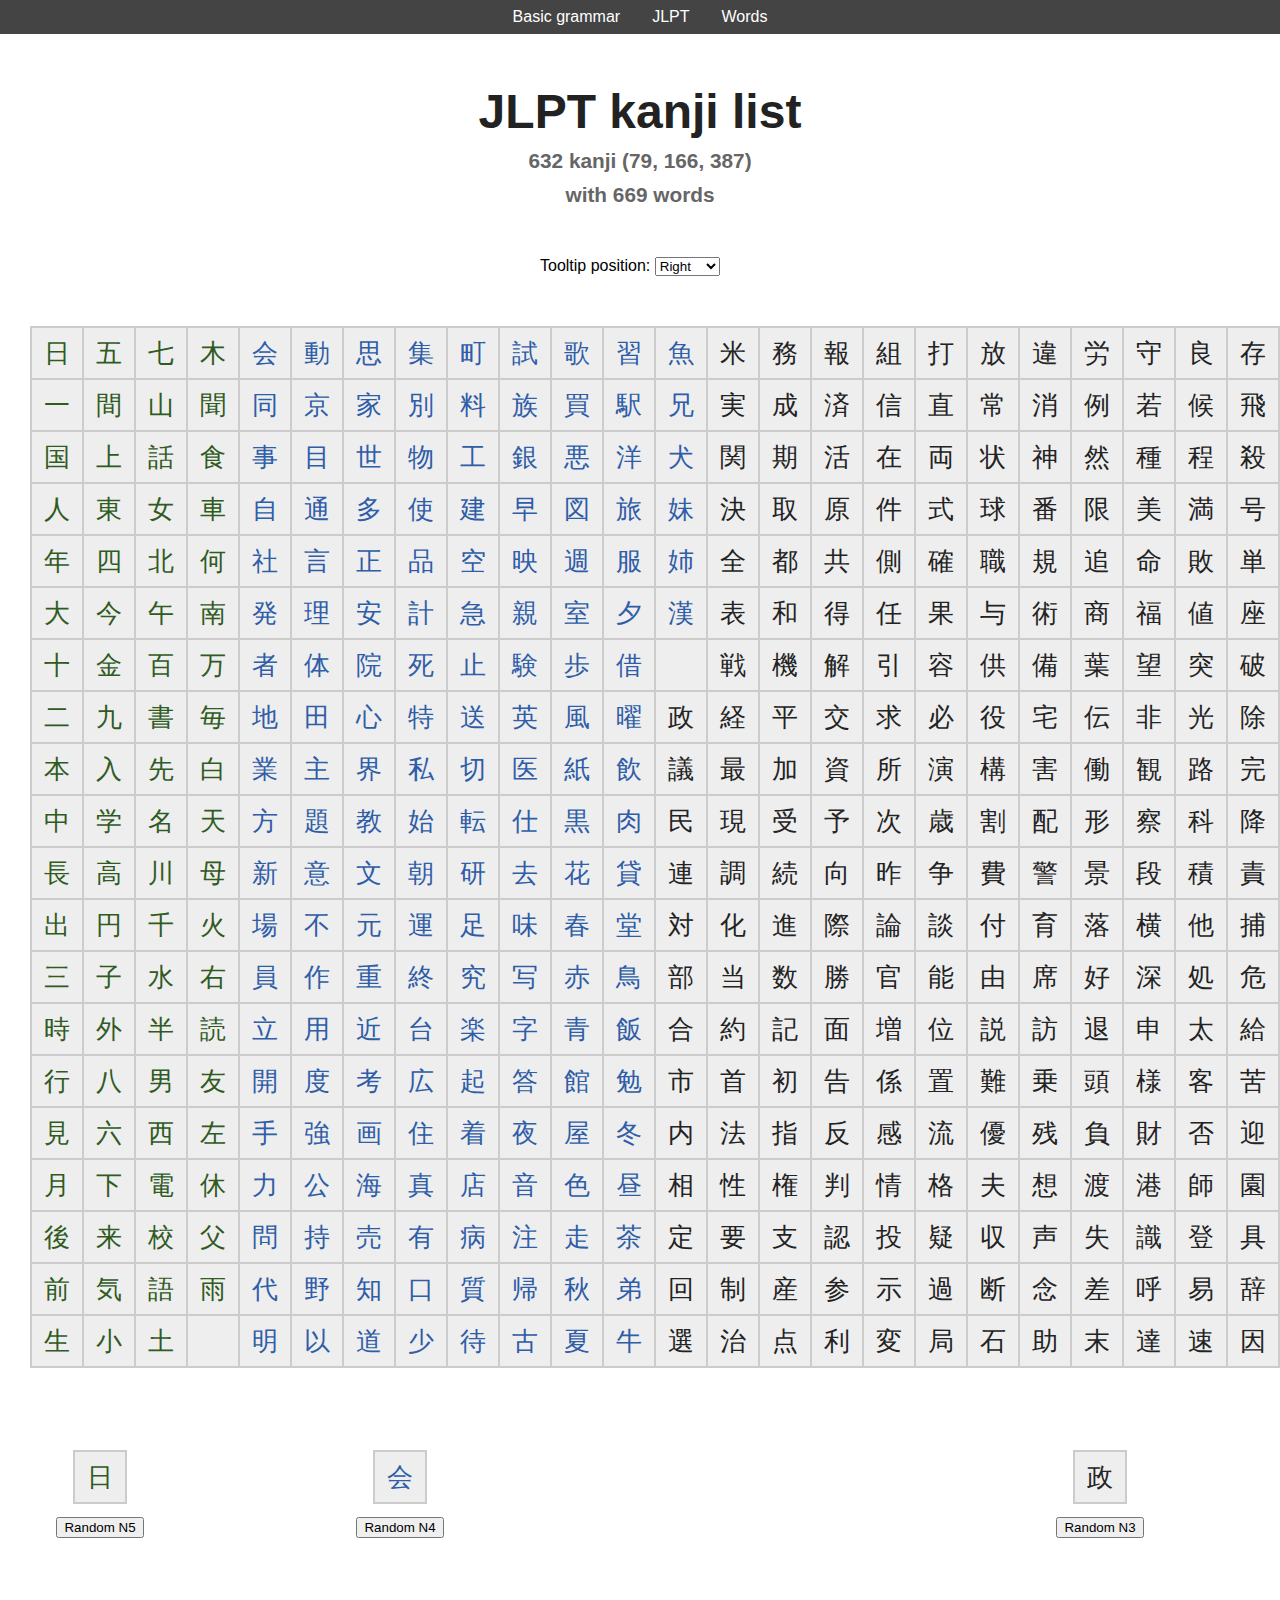
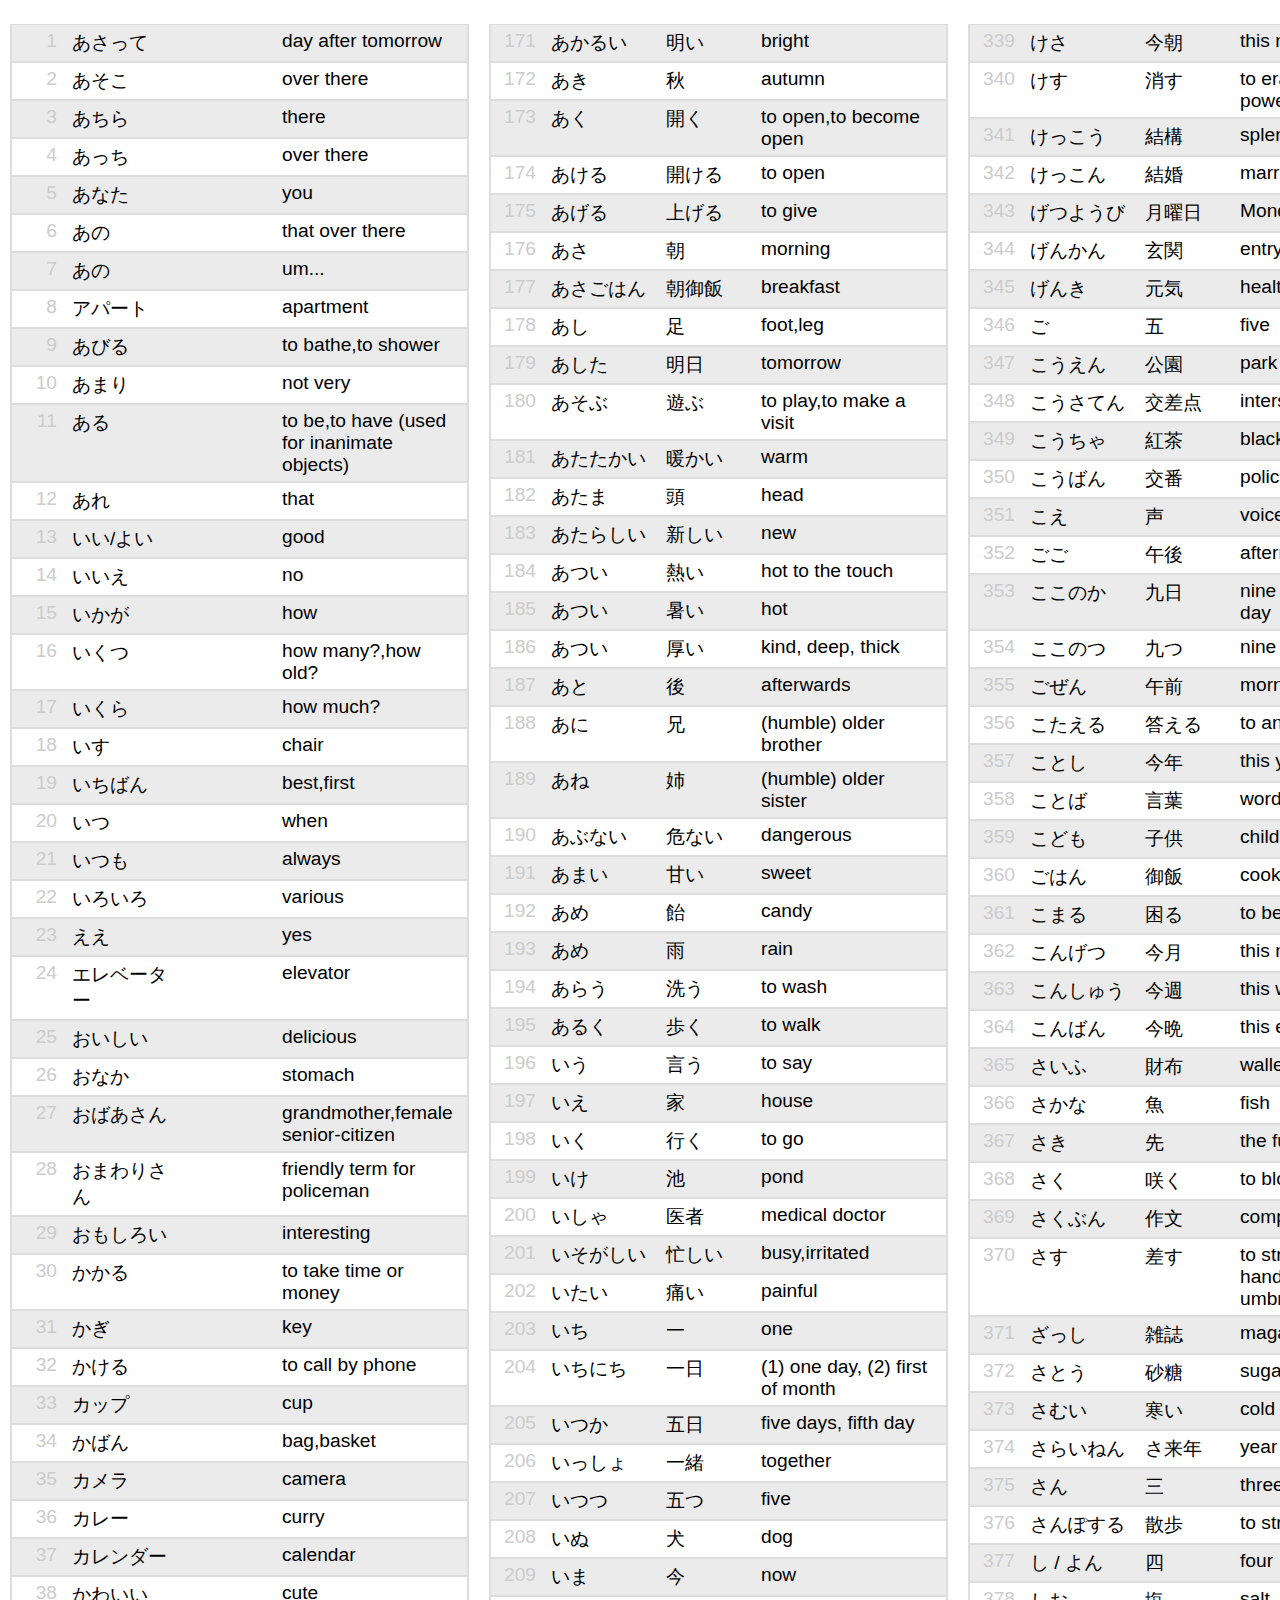
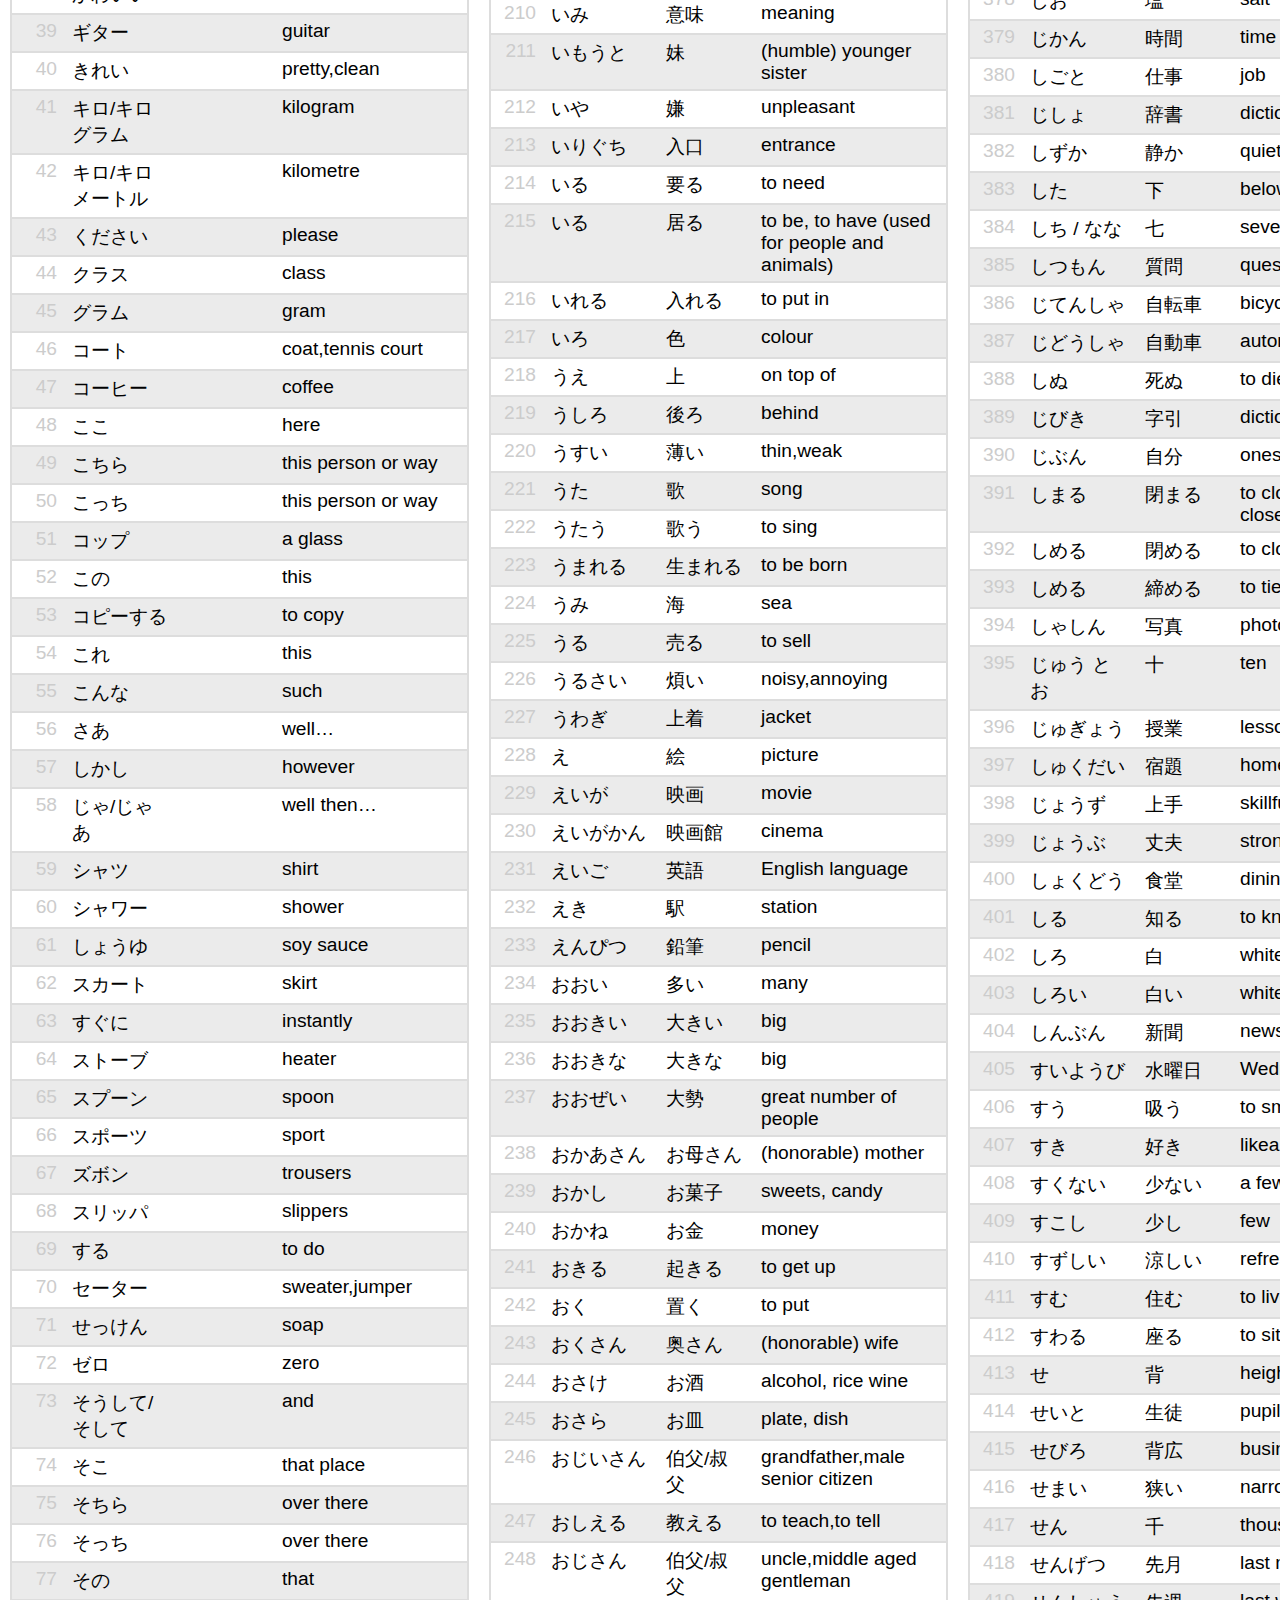
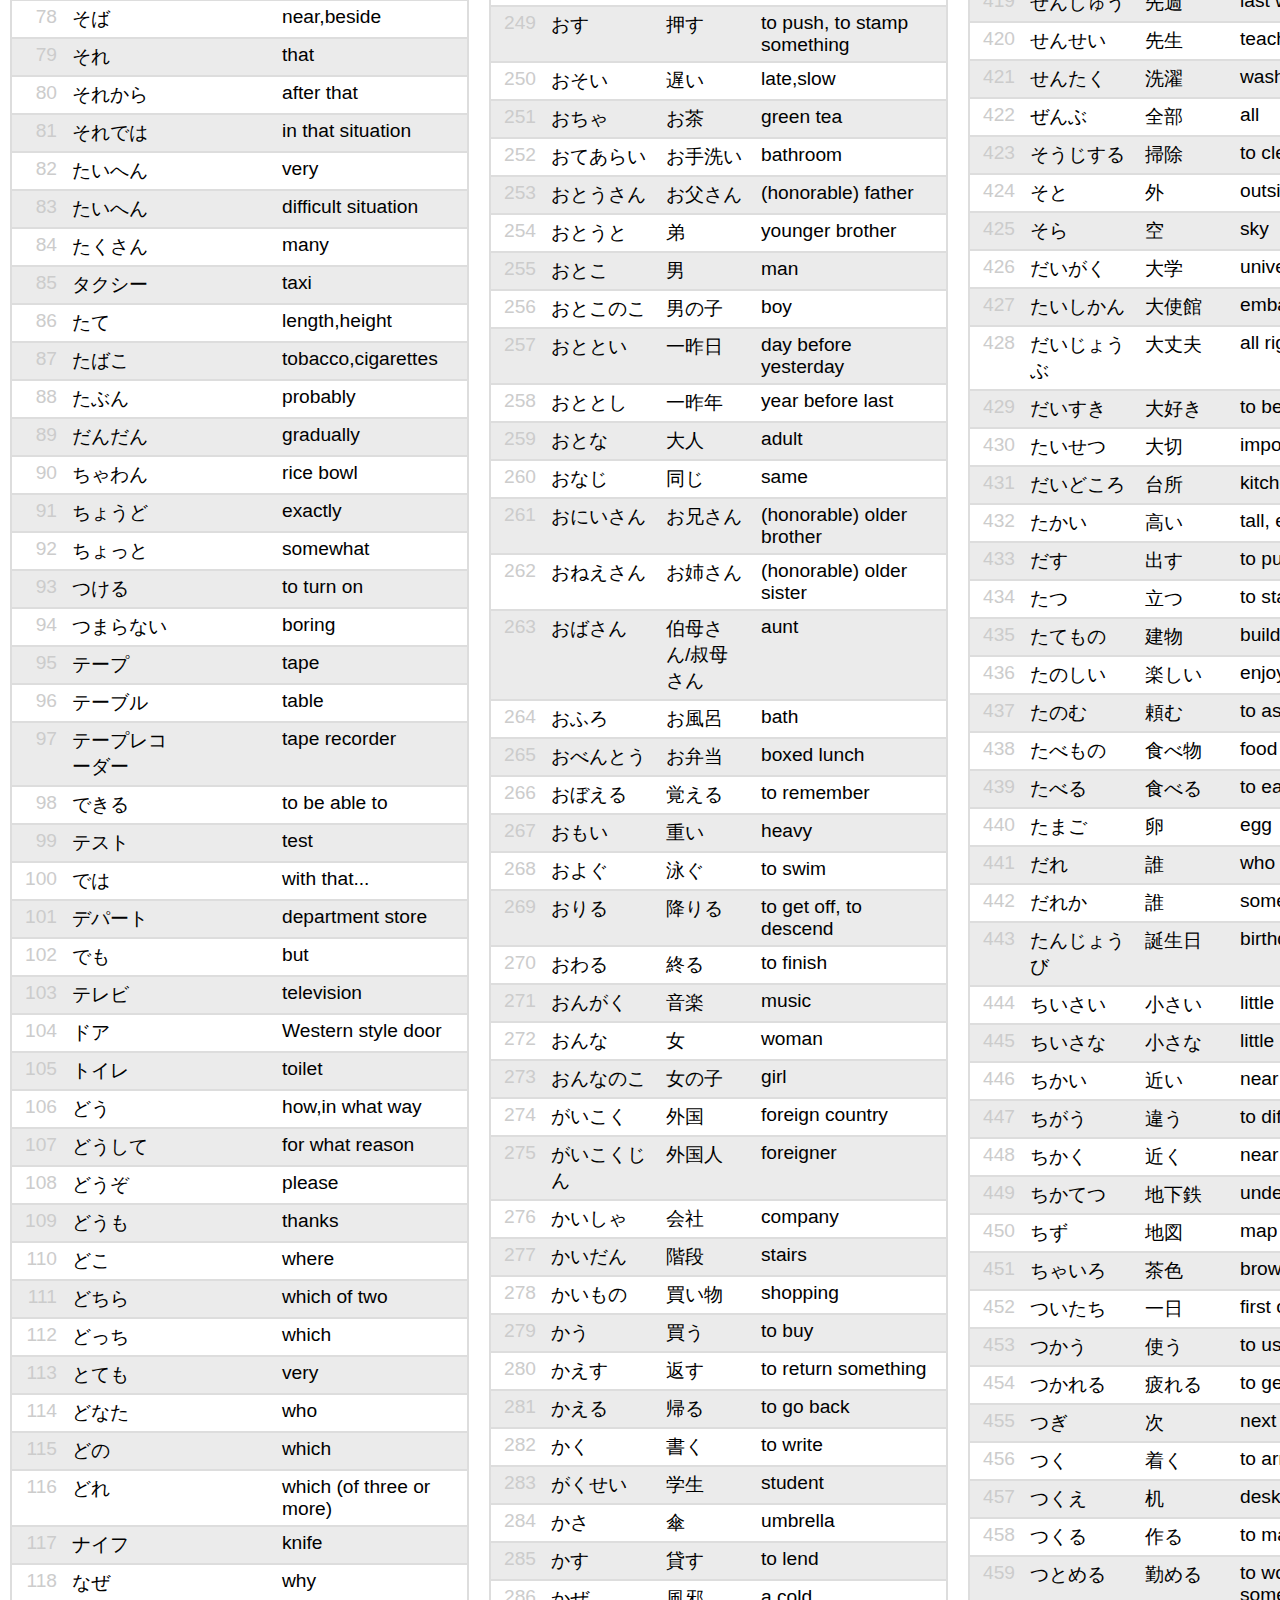
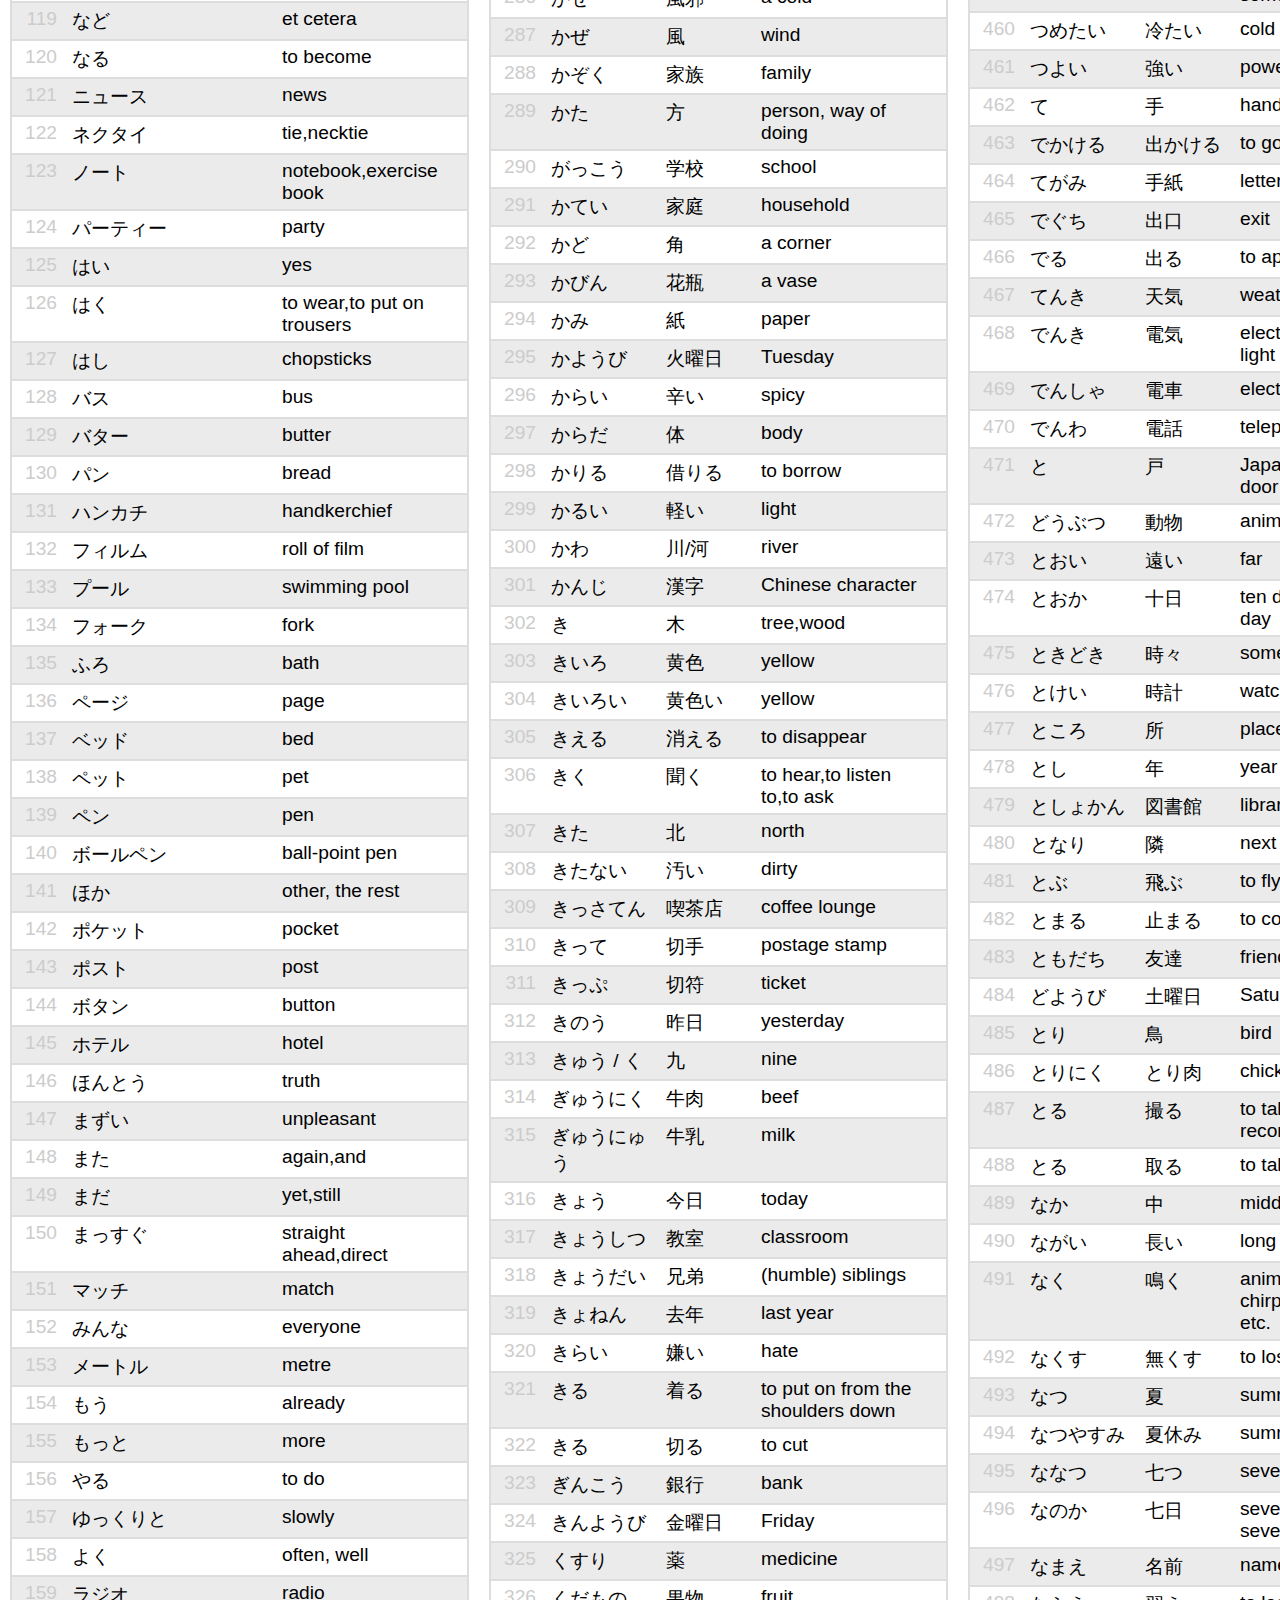
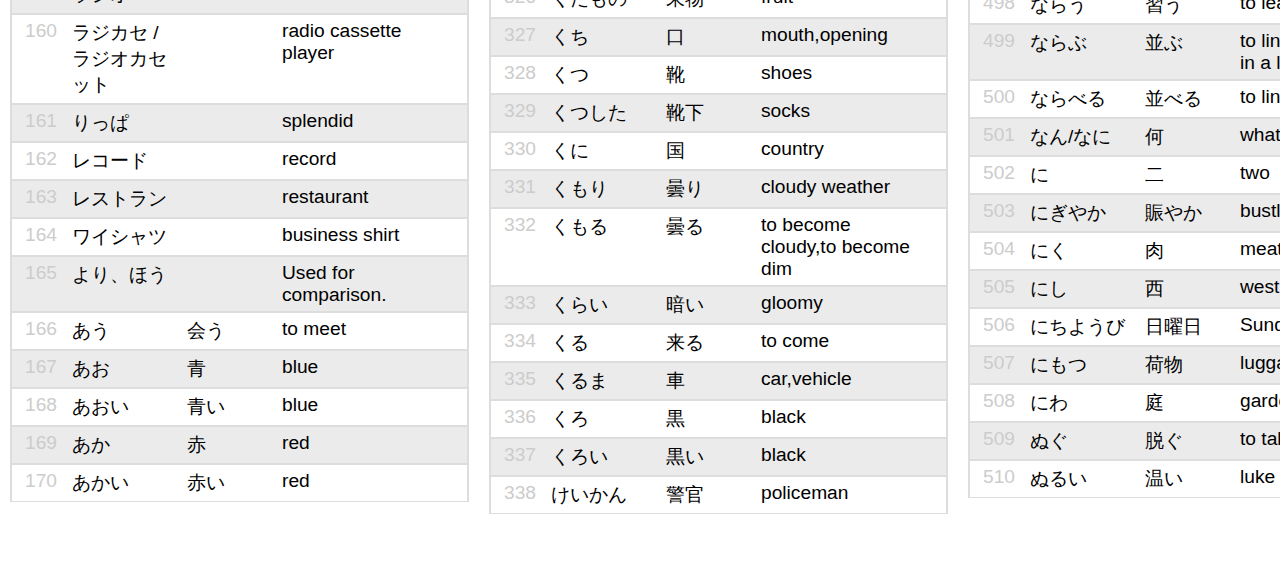
==== commit 5e690a82: "Added navbar for xmuni.github.io/jp" ====
--- a/index.html
+++ b/index.html
@@ -10,6 +10,12 @@
 </head>
 <body>
 
+	<nav>
+		<a href="index.html">Basic grammar</a>
+		<a href="https://xmuni.github.io/jlpt/">JLPT</a>
+		<a href="words.html">Words</a>
+	</nav>
+	
 	<div id="title">
 		<h1>JLPT kanji list</h1>
 		<h2>632 kanji (79, 166, 387)</h2>
--- a/style.css
+++ b/style.css
@@ -1,6 +1,25 @@
 body
 {
 	font-family: arial;
+	font-family: 1rem;
+	margin: 0;
+	padding: 0;
+}
+
+
+nav {
+    width: 100%;
+    background: #444;
+    color: white;
+    display: flex;
+    justify-content: center;
+    align-items: center;
+}
+
+nav a {
+	padding: 0.5rem 1rem;
+	color: white;
+	text-decoration: none;
 }
 
 
